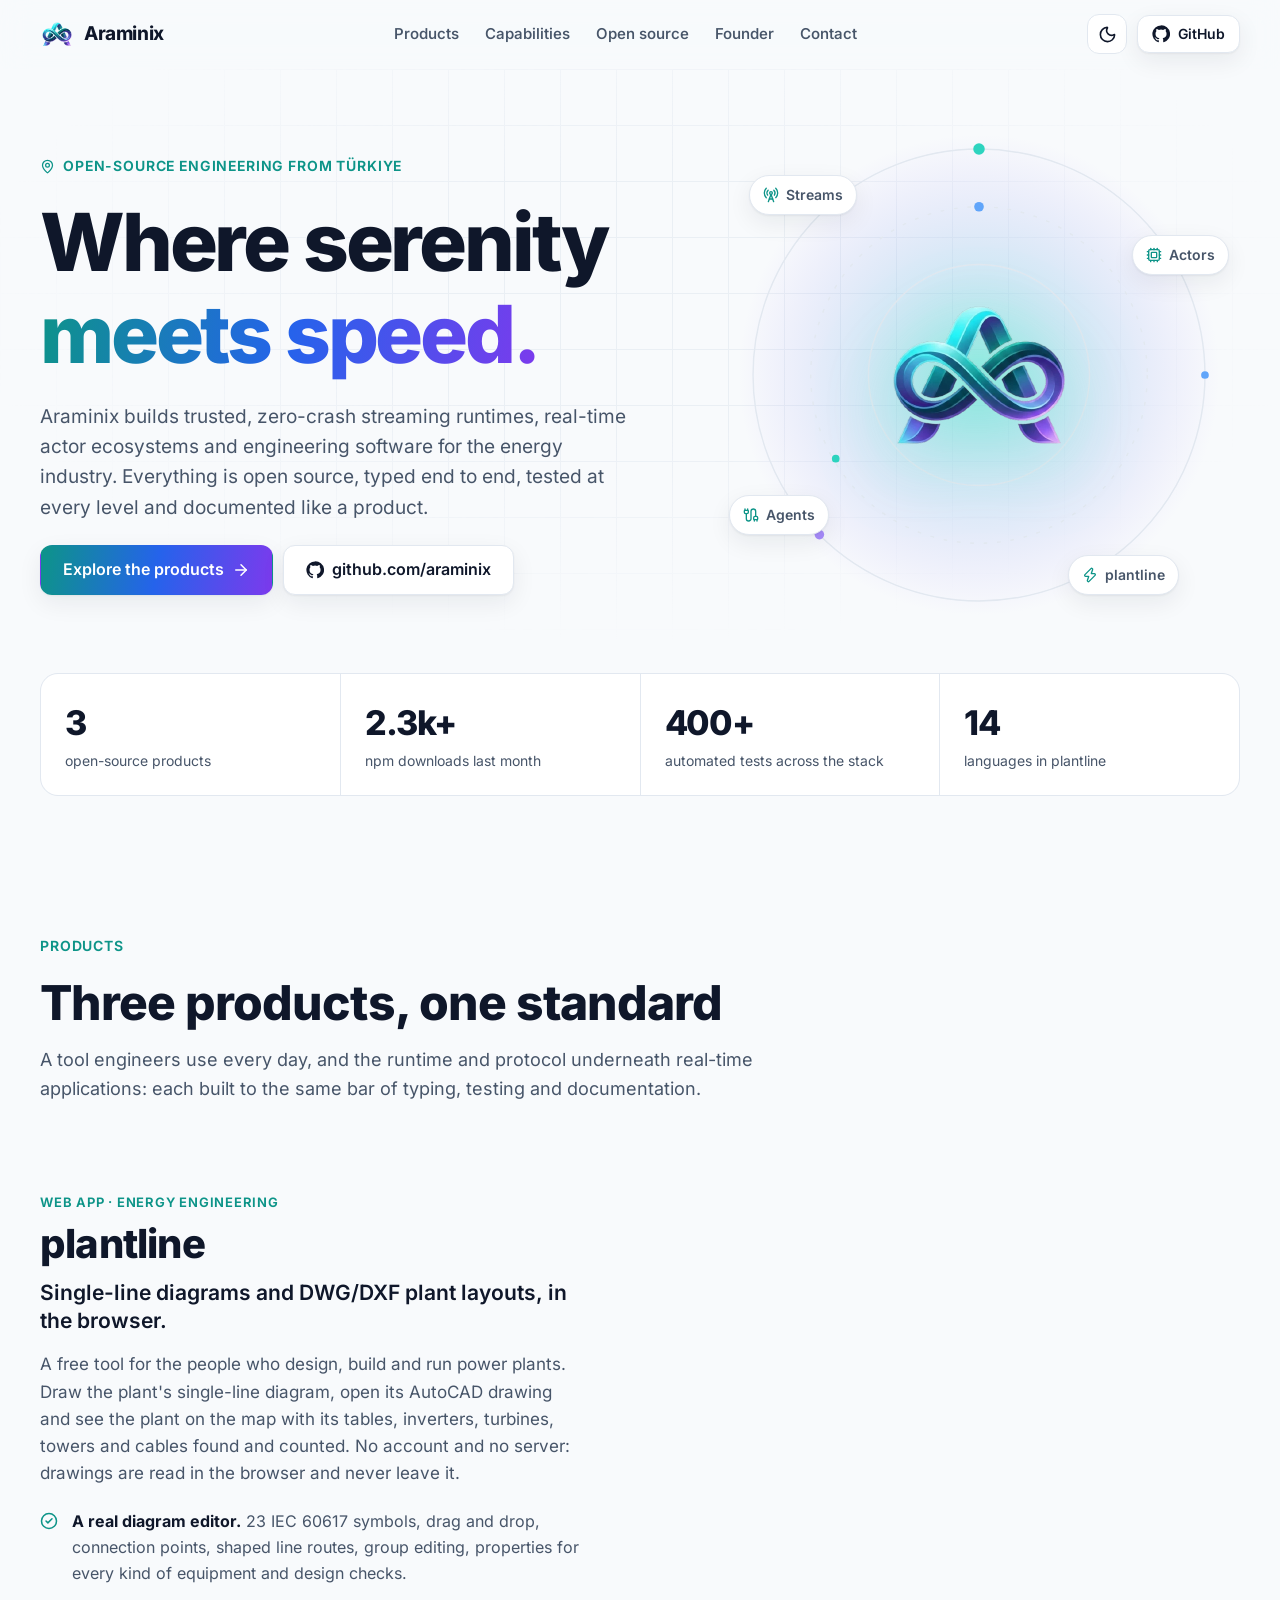
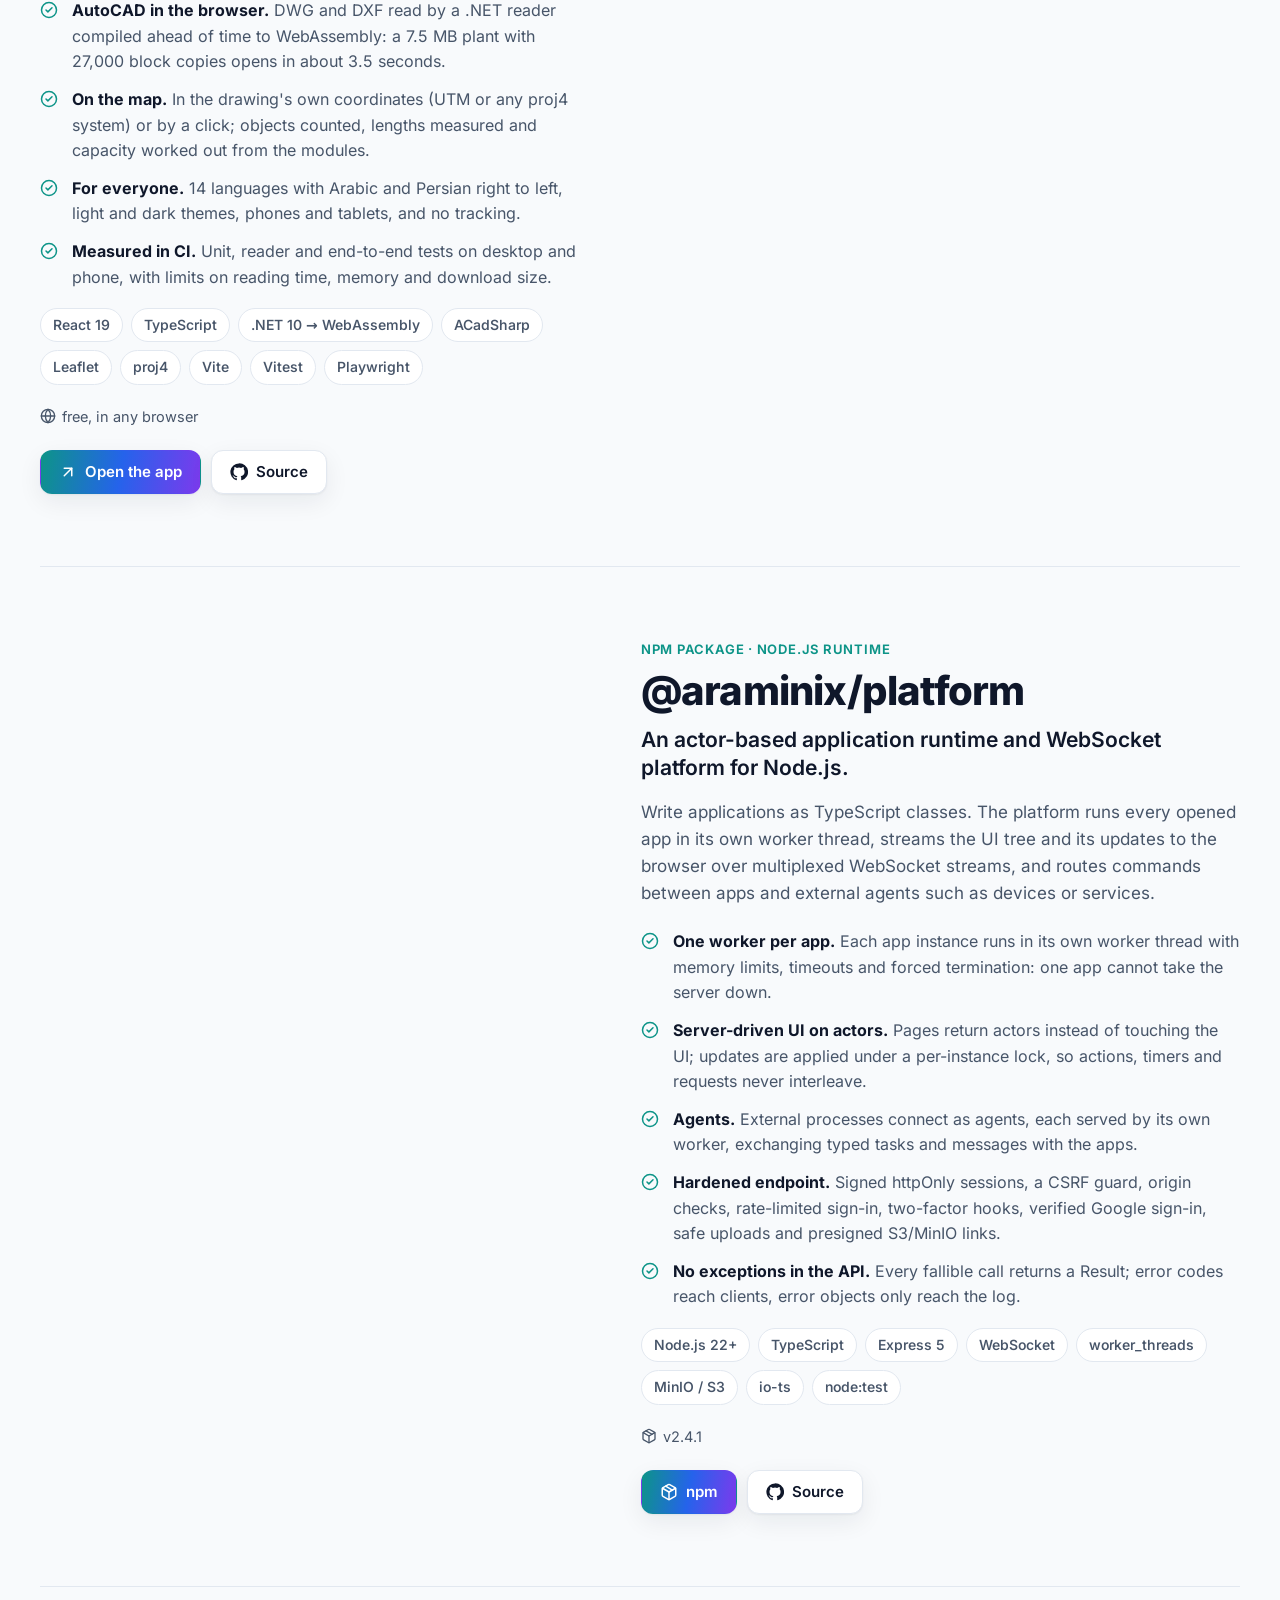
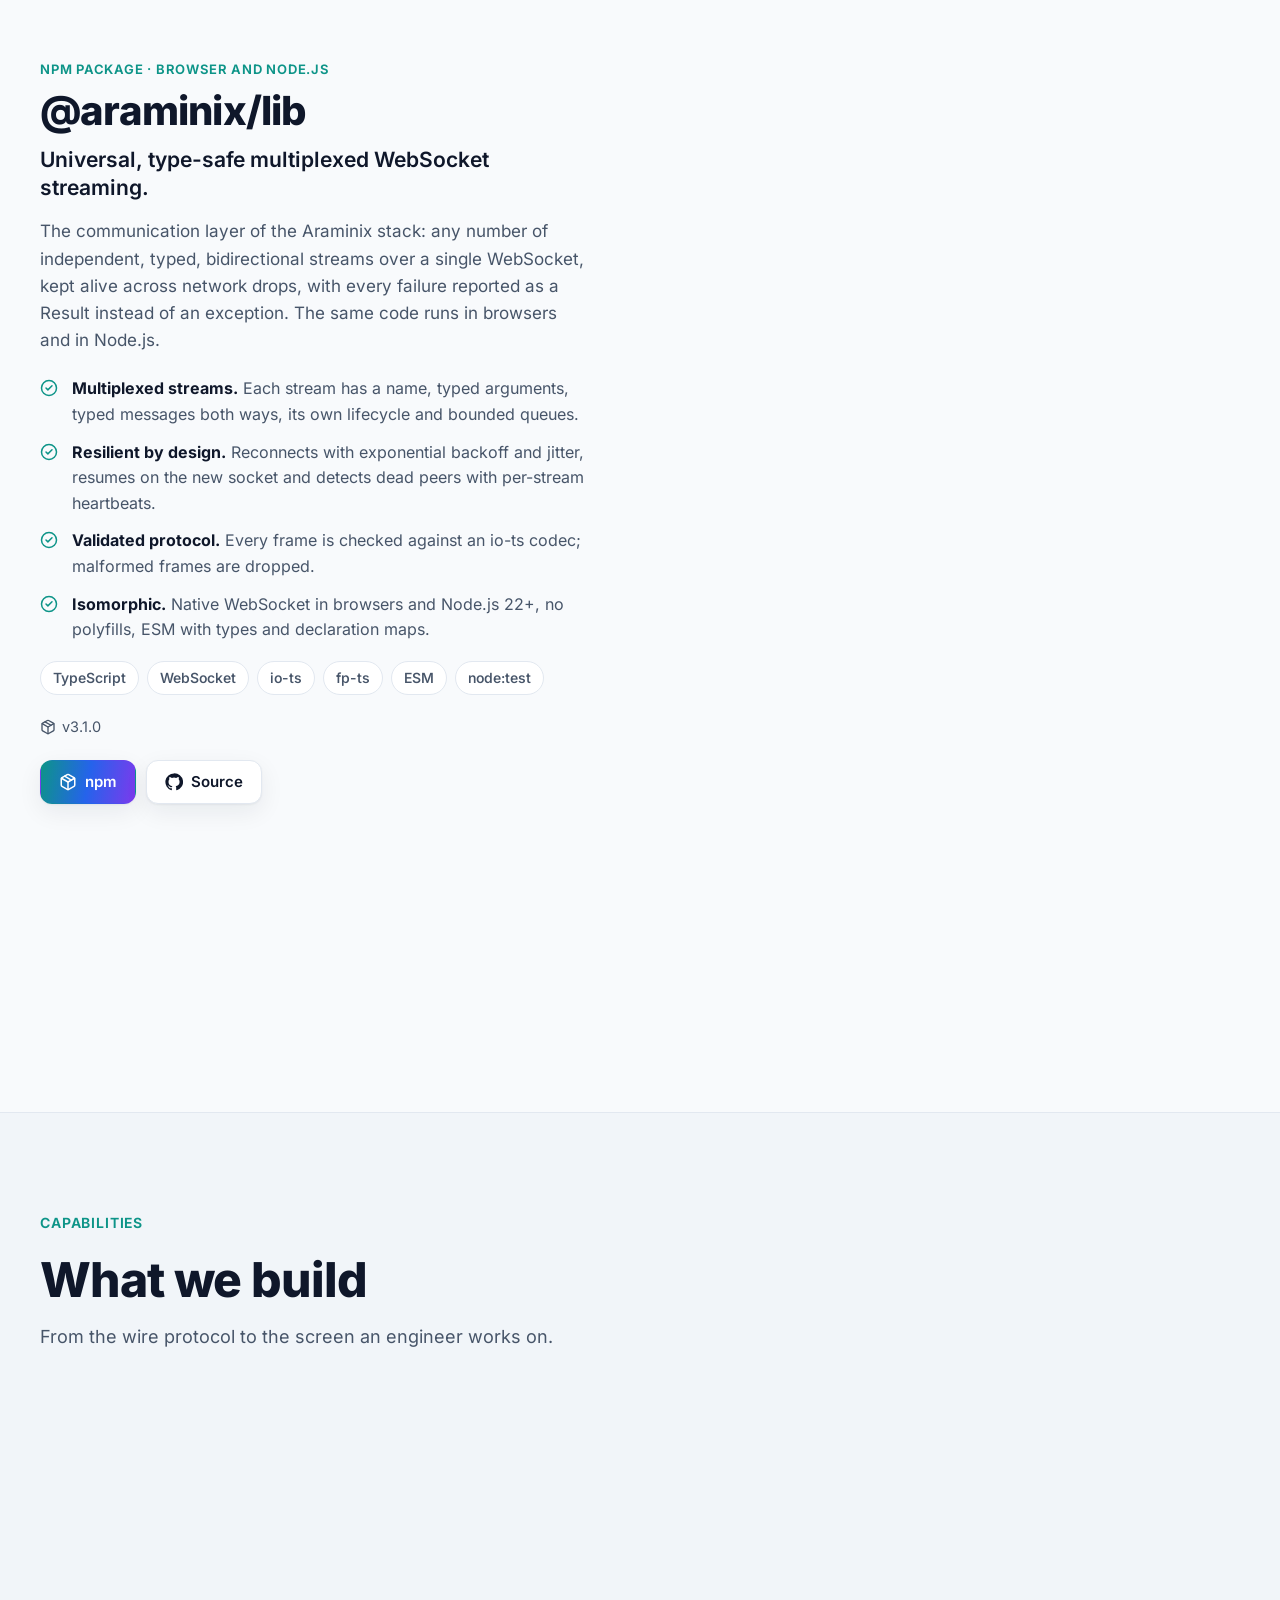
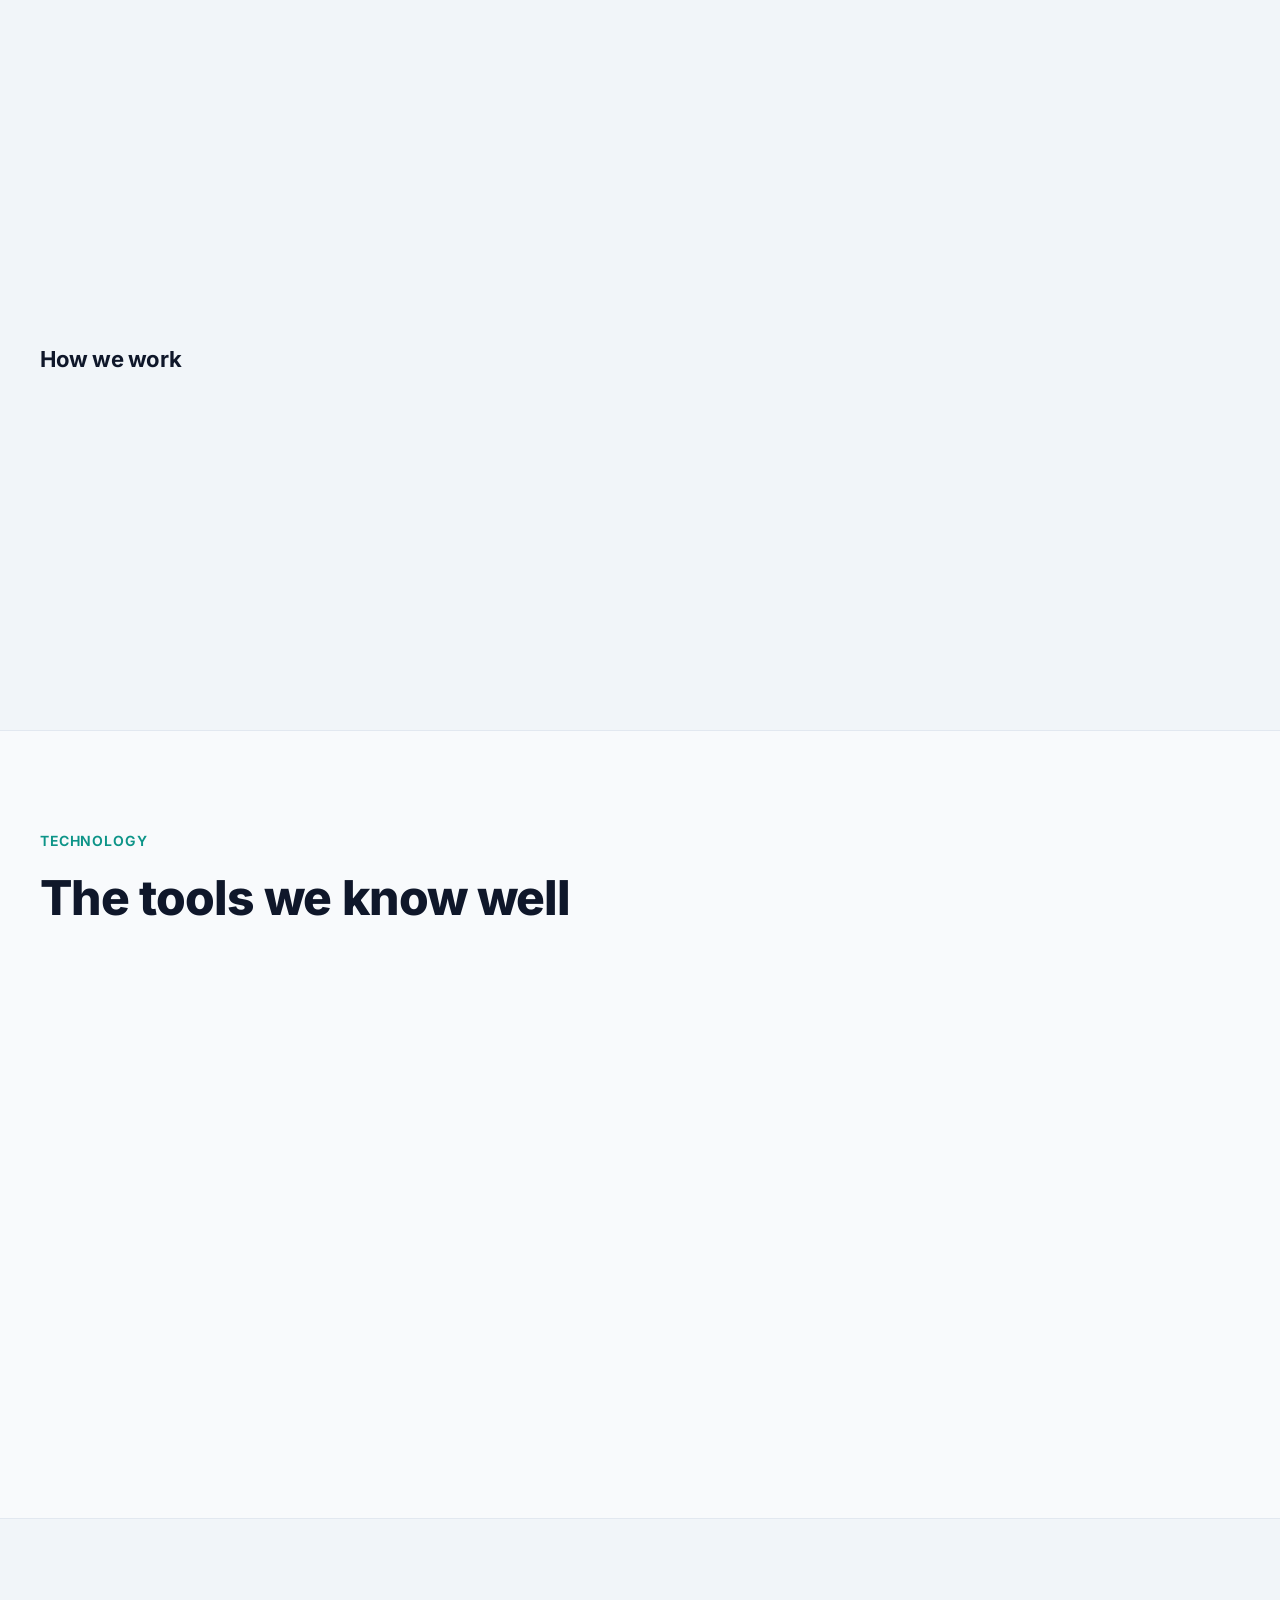
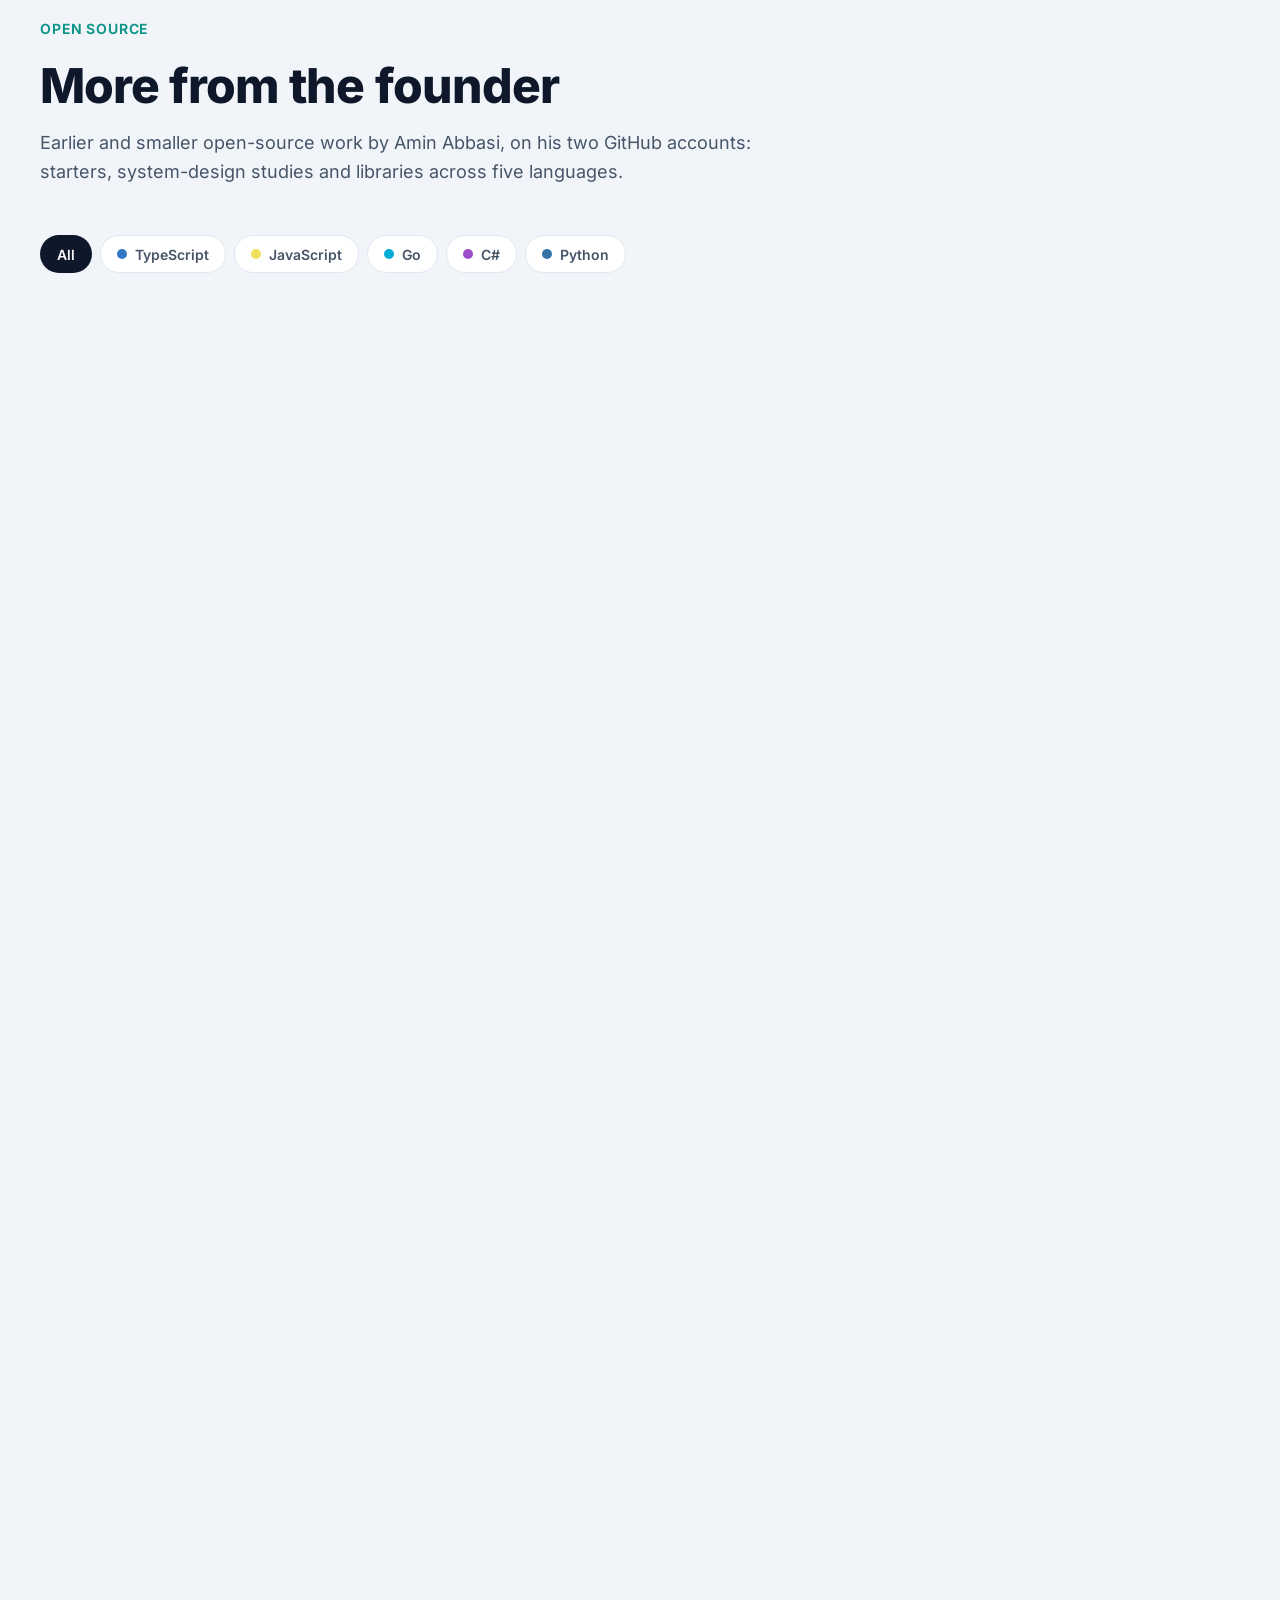
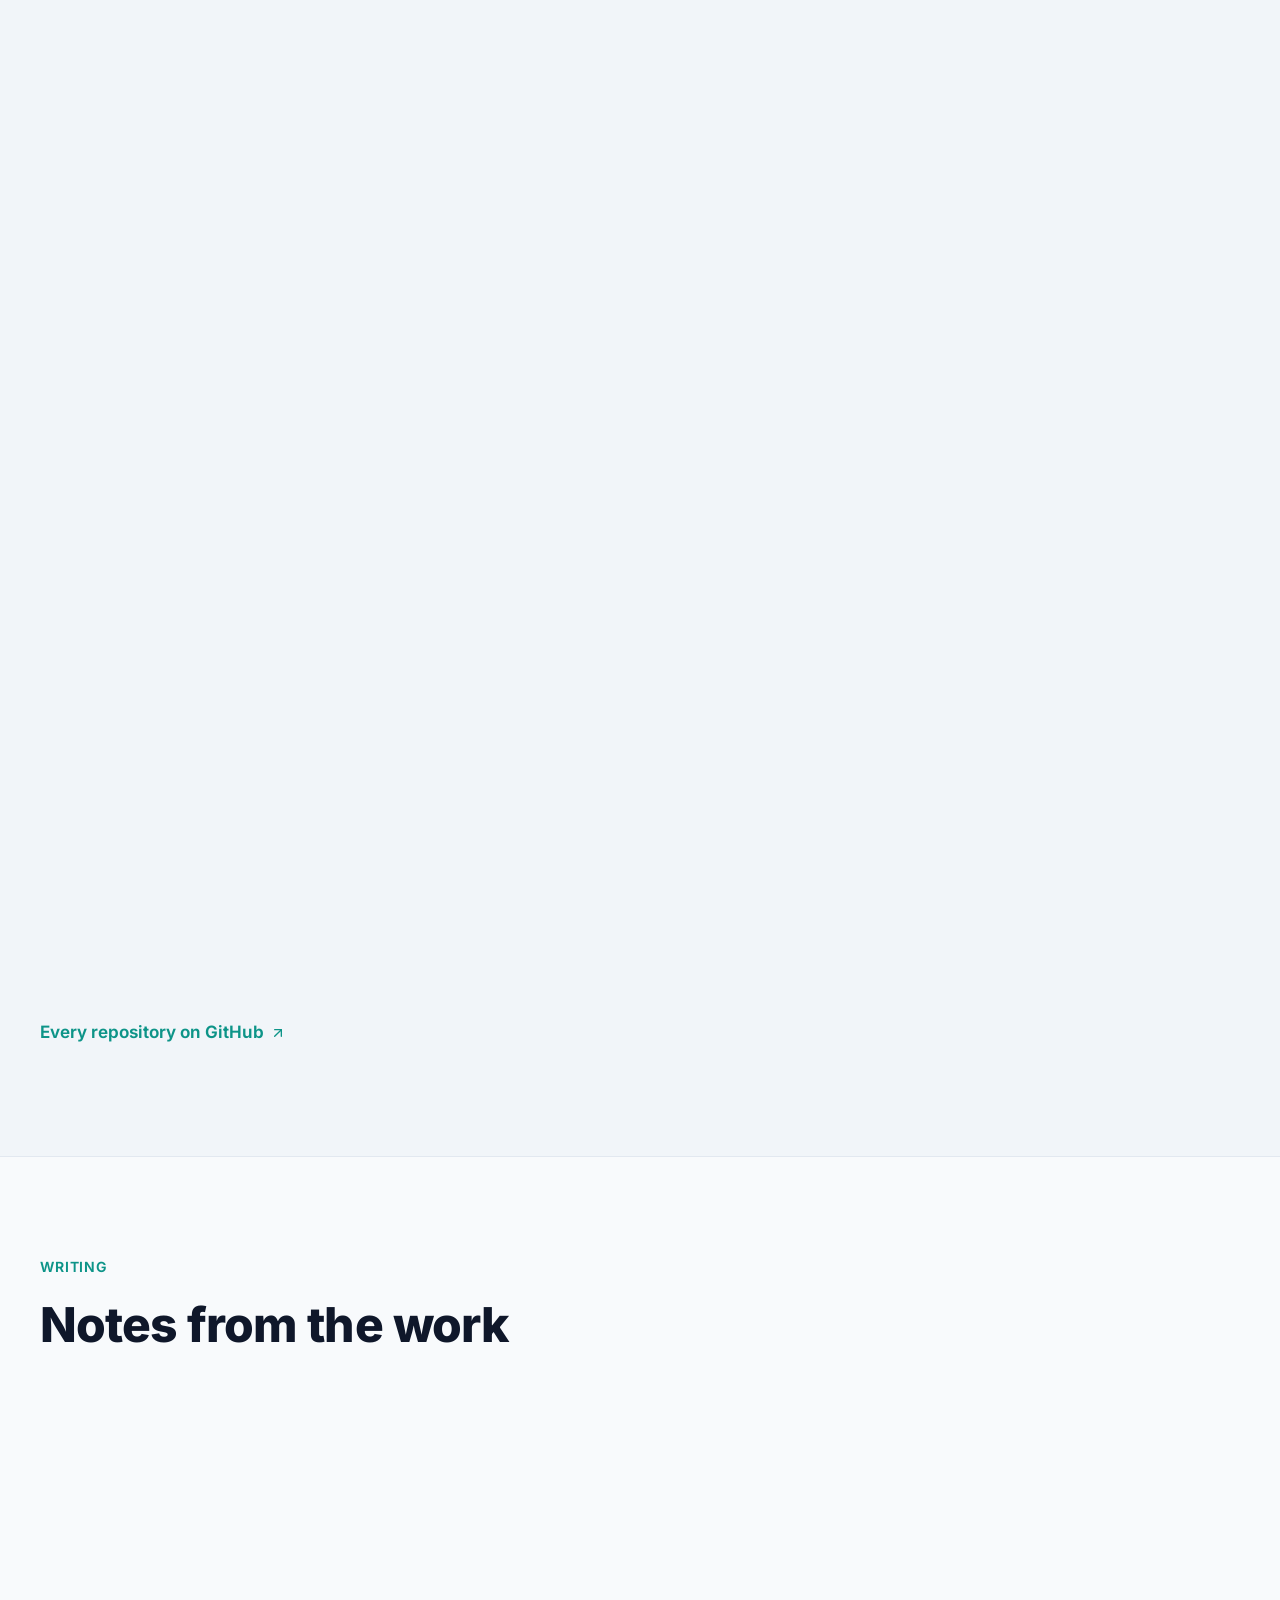
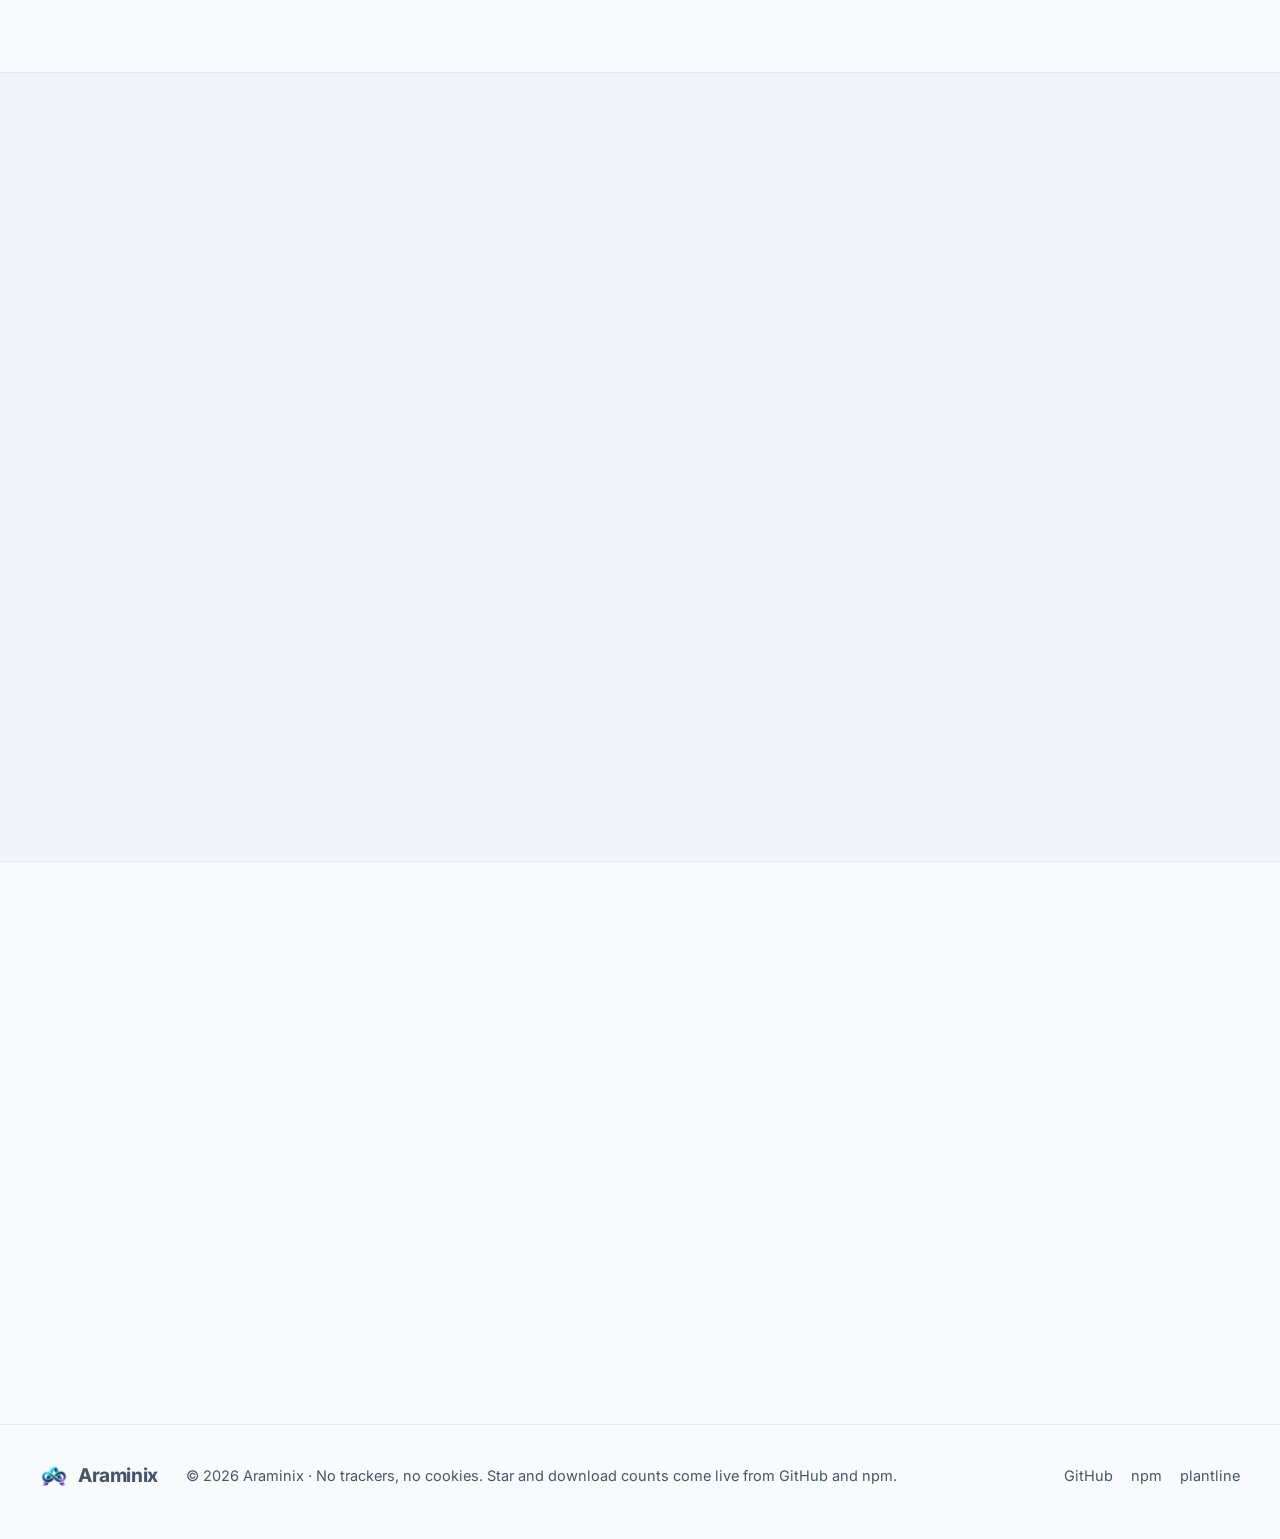
==== index.html @ 48084861 "feat: the Araminix website Products (plantline, @araminix/platform, @araminix/lib) with screenshots " ====
<!doctype html>
<html lang="en">
<head>
<meta charset="utf-8">
<meta name="viewport" content="width=device-width, initial-scale=1, viewport-fit=cover">
<meta http-equiv="Content-Security-Policy" content="default-src 'self'; img-src 'self' data:; style-src 'self'; script-src 'self'; font-src 'self'; connect-src https://api.github.com https://api.npmjs.org; object-src 'none'; base-uri 'self'; form-action 'none'">
<title>Araminix · streaming runtimes, real-time platforms and energy software</title>
<meta name="description" content="Araminix builds open-source streaming runtimes, real-time actor platforms and engineering tools for power plants: plantline, @araminix/platform and @araminix/lib.">
<link rel="canonical" href="https://araminix.github.io/">
<meta name="theme-color" content="#070b14" media="(prefers-color-scheme: dark)">
<meta name="theme-color" content="#f8fafc" media="(prefers-color-scheme: light)">
<link rel="icon" type="image/png" href="assets/img/icon-64.png">
<link rel="apple-touch-icon" href="assets/img/icon-180.png">
<link rel="preload" href="assets/fonts/inter.woff2" as="font" type="font/woff2" crossorigin>
<link rel="stylesheet" href="assets/css/site.css">
<script src="assets/js/theme.js"></script>
<script src="assets/js/site.js" defer></script>
<meta property="og:type" content="website">
<meta property="og:url" content="https://araminix.github.io/">
<meta property="og:title" content="Araminix · Where serenity meets speed.">
<meta property="og:description" content="Araminix builds open-source streaming runtimes, real-time actor platforms and engineering tools for power plants: plantline, @araminix/platform and @araminix/lib.">
<meta property="og:image" content="https://araminix.github.io/assets/img/og.png">
<meta property="og:image:width" content="1200">
<meta property="og:image:height" content="630">
<meta name="twitter:card" content="summary_large_image">
<script type="application/ld+json">{"@context":"https://schema.org","@type":"Organization","name":"Araminix","url":"https://araminix.github.io/","logo":"https://araminix.github.io/assets/img/icon-180.png","description":"Araminix builds open-source streaming runtimes, real-time actor platforms and engineering tools for power plants: plantline, @araminix/platform and @araminix/lib.","founder":{"@type":"Person","name":"Amin Abbasi","url":"https://amin-abbasi.github.io/"},"sameAs":["https://github.com/araminix","https://www.npmjs.com/org/araminix"]}</script>
</head>
<body>
<a class="skip" href="#main">Skip to the content</a>
<header class="nav" id="nav">
  <div class="wrap nav-in">
    <a class="brand" href="#top"><img src="assets/img/icon-64.png" width="34" height="34" alt="">Araminix</a>
    <nav class="nav-links" aria-label="Sections"><a href="#products">Products</a><a href="#capabilities">Capabilities</a><a href="#open-source">Open source</a><a href="#founder">Founder</a><a href="#contact">Contact</a></nav>
    <div class="nav-tools">
      <button class="icon-btn" id="theme" type="button" aria-label="Switch between light and dark"><svg class="icon only-dark" width="19" height="19" viewBox="0 0 24 24" fill="none" stroke="currentColor" stroke-width="2" stroke-linecap="round" stroke-linejoin="round" aria-hidden="true"><circle cx="12" cy="12" r="4"/><path d="M12 2v2"/><path d="M12 20v2"/><path d="m4.93 4.93 1.41 1.41"/><path d="m17.66 17.66 1.41 1.41"/><path d="M2 12h2"/><path d="M20 12h2"/><path d="m6.34 17.66-1.41 1.41"/><path d="m19.07 4.93-1.41 1.41"/></svg><svg class="icon only-light" width="19" height="19" viewBox="0 0 24 24" fill="none" stroke="currentColor" stroke-width="2" stroke-linecap="round" stroke-linejoin="round" aria-hidden="true"><path d="M20.985 12.486a9 9 0 1 1-9.473-9.472c.405-.022.617.46.402.803a6 6 0 0 0 8.268 8.268c.344-.215.825-.004.803.401"/></svg></button>
      <a class="btn small" href="https://github.com/araminix" rel="noopener" target="_blank"><svg class="icon" width="18" height="18" viewBox="0 0 24 24" fill="none" stroke="currentColor" stroke-width="2" stroke-linecap="round" stroke-linejoin="round" aria-hidden="true"><path fill="currentColor" stroke="none" d="M12 .5a11.5 11.5 0 0 0-3.64 22.41c.58.1.79-.25.79-.56v-2c-3.2.7-3.88-1.37-3.88-1.37-.52-1.34-1.28-1.69-1.28-1.69-1.05-.71.08-.7.08-.7 1.16.08 1.77 1.19 1.77 1.19 1.03 1.77 2.7 1.26 3.36.96.1-.75.4-1.26.73-1.55-2.55-.29-5.24-1.28-5.24-5.69 0-1.26.45-2.29 1.19-3.09-.12-.29-.52-1.46.11-3.05 0 0 .97-.31 3.17 1.18a11 11 0 0 1 5.77 0c2.2-1.49 3.17-1.18 3.17-1.18.63 1.59.23 2.76.11 3.05.74.8 1.19 1.83 1.19 3.09 0 4.42-2.7 5.4-5.26 5.68.41.36.78 1.06.78 2.14v3.17c0 .31.21.67.8.56A11.5 11.5 0 0 0 12 .5Z"/></svg>GitHub</a>
      <button class="icon-btn menu-btn" id="menu" type="button" aria-label="Sections" aria-expanded="false" aria-controls="mobile-nav"><svg class="icon" width="20" height="20" viewBox="0 0 24 24" fill="none" stroke="currentColor" stroke-width="2" stroke-linecap="round" stroke-linejoin="round" aria-hidden="true"><path d="M4 5h16"/><path d="M4 12h16"/><path d="M4 19h16"/></svg></button>
    </div>
  </div>
  <nav class="mobile-nav" id="mobile-nav" aria-label="Sections" hidden><a href="#products">Products</a><a href="#capabilities">Capabilities</a><a href="#open-source">Open source</a><a href="#founder">Founder</a><a href="#contact">Contact</a></nav>
</header>

<main id="main">
<section class="hero" id="top">
  <div class="wrap hero-in">
    <div class="hero-text">
      <p class="eyebrow"><svg class="icon" width="15" height="15" viewBox="0 0 24 24" fill="none" stroke="currentColor" stroke-width="2" stroke-linecap="round" stroke-linejoin="round" aria-hidden="true"><path d="M20 10c0 4.993-5.539 10.193-7.399 11.799a1 1 0 0 1-1.202 0C9.539 20.193 4 14.993 4 10a8 8 0 0 1 16 0"/><circle cx="12" cy="10" r="3"/></svg>Open-source engineering from Türkiye</p>
      <h1>Where serenity <span class="grad">meets speed.</span></h1>
      <p class="lead">Araminix builds trusted, zero-crash streaming runtimes, real-time actor ecosystems and engineering software for the energy industry. Everything is open source, typed end to end, tested at every level and documented like a product.</p>
      <div class="actions"><a class="btn primary big" href="#products">Explore the products<svg class="icon" width="18" height="18" viewBox="0 0 24 24" fill="none" stroke="currentColor" stroke-width="2" stroke-linecap="round" stroke-linejoin="round" aria-hidden="true"><path d="M5 12h14"/><path d="m12 5 7 7-7 7"/></svg></a><a class="btn big" href="https://github.com/araminix" rel="noopener" target="_blank"><svg class="icon" width="18" height="18" viewBox="0 0 24 24" fill="none" stroke="currentColor" stroke-width="2" stroke-linecap="round" stroke-linejoin="round" aria-hidden="true"><path fill="currentColor" stroke="none" d="M12 .5a11.5 11.5 0 0 0-3.64 22.41c.58.1.79-.25.79-.56v-2c-3.2.7-3.88-1.37-3.88-1.37-.52-1.34-1.28-1.69-1.28-1.69-1.05-.71.08-.7.08-.7 1.16.08 1.77 1.19 1.77 1.19 1.03 1.77 2.7 1.26 3.36.96.1-.75.4-1.26.73-1.55-2.55-.29-5.24-1.28-5.24-5.69 0-1.26.45-2.29 1.19-3.09-.12-.29-.52-1.46.11-3.05 0 0 .97-.31 3.17 1.18a11 11 0 0 1 5.77 0c2.2-1.49 3.17-1.18 3.17-1.18.63 1.59.23 2.76.11 3.05.74.8 1.19 1.83 1.19 3.09 0 4.42-2.7 5.4-5.26 5.68.41.36.78 1.06.78 2.14v3.17c0 .31.21.67.8.56A11.5 11.5 0 0 0 12 .5Z"/></svg>github.com/araminix</a></div>
    </div>
    
<div class="orbit" aria-hidden="true">
  <svg viewBox="0 0 520 520" class="orbit-rings">
    <defs><radialGradient id="glow"><stop offset="0" stop-color="var(--glow-a)" stop-opacity=".55"/><stop offset="1" stop-color="var(--glow-b)" stop-opacity="0"/></radialGradient></defs>
    <circle cx="260" cy="260" r="250" fill="url(#glow)"/>
    <circle cx="260" cy="260" r="235" class="ring"/>
    <circle cx="260" cy="260" r="175" class="ring dashed"/>
    <circle cx="260" cy="260" r="115" class="ring"/>
    <g class="spin slow"><circle cx="260" cy="25" r="6" class="dot a"/><circle cx="495" cy="260" r="4" class="dot b"/><circle cx="94" cy="426" r="5" class="dot c"/></g>
    <g class="spin fast"><circle cx="260" cy="85" r="5" class="dot b"/><circle cx="111" cy="347" r="4" class="dot a"/></g>
  </svg>
  <img src="assets/img/logo-400.webp" alt="" class="orbit-logo" width="200" height="200">
  <span class="chip c1"><svg class="icon" width="16" height="16" viewBox="0 0 24 24" fill="none" stroke="currentColor" stroke-width="2" stroke-linecap="round" stroke-linejoin="round" aria-hidden="true"><path d="M4.9 16.1C1 12.2 1 5.8 4.9 1.9"/><path d="M7.8 4.7a6.14 6.14 0 0 0-.8 7.5"/><circle cx="12" cy="9" r="2"/><path d="M16.2 4.8c2 2 2.26 5.11.8 7.47"/><path d="M19.1 1.9a9.96 9.96 0 0 1 0 14.1"/><path d="M9.5 18h5"/><path d="m8 22 4-11 4 11"/></svg>Streams</span>
  <span class="chip c2"><svg class="icon" width="16" height="16" viewBox="0 0 24 24" fill="none" stroke="currentColor" stroke-width="2" stroke-linecap="round" stroke-linejoin="round" aria-hidden="true"><path d="M12 20v2"/><path d="M12 2v2"/><path d="M17 20v2"/><path d="M17 2v2"/><path d="M2 12h2"/><path d="M2 17h2"/><path d="M2 7h2"/><path d="M20 12h2"/><path d="M20 17h2"/><path d="M20 7h2"/><path d="M7 20v2"/><path d="M7 2v2"/><rect x="4" y="4" width="16" height="16" rx="2"/><rect x="8" y="8" width="8" height="8" rx="1"/></svg>Actors</span>
  <span class="chip c3"><svg class="icon" width="16" height="16" viewBox="0 0 24 24" fill="none" stroke="currentColor" stroke-width="2" stroke-linecap="round" stroke-linejoin="round" aria-hidden="true"><path d="M17 19a1 1 0 0 1-1-1v-2a2 2 0 0 1 2-2h2a2 2 0 0 1 2 2v2a1 1 0 0 1-1 1z"/><path d="M17 21v-2"/><path d="M19 14V6.5a1 1 0 0 0-7 0v11a1 1 0 0 1-7 0V10"/><path d="M21 21v-2"/><path d="M3 5V3"/><path d="M4 10a2 2 0 0 1-2-2V6a1 1 0 0 1 1-1h4a1 1 0 0 1 1 1v2a2 2 0 0 1-2 2z"/><path d="M7 5V3"/></svg>Agents</span>
  <span class="chip c4"><svg class="icon" width="16" height="16" viewBox="0 0 24 24" fill="none" stroke="currentColor" stroke-width="2" stroke-linecap="round" stroke-linejoin="round" aria-hidden="true"><path d="M15.914 4a1.5 1.5 0 00-2.474-1.561l-9 9A1.5 1.5 0 005.5 14h4.002a.5.5 0 01.471.666L8.086 20a1.5 1.5 0 002.475 1.56l9-9A1.5 1.5 0 0018.5 10h-3.997a.5.5 0 01-.472-.667z"/></svg>plantline</span>
</div>
  </div>
  <div class="wrap"><dl class="stats"><div><dt>open-source products</dt><dd>3</dd></div><div><dt>npm downloads last month</dt><dd data-live="npm-total">2.3k+</dd></div><div><dt>automated tests across the stack</dt><dd>400+</dd></div><div><dt>languages in plantline</dt><dd>14</dd></div></dl></div>
</section>

<section class="section" id="products">
  <div class="wrap">
    <header class="section-head"><p class="eyebrow">Products</p><h2>Three products, one standard</h2><p>A tool engineers use every day, and the runtime and protocol underneath real-time applications: each built to the same bar of typing, testing and documentation.</p></header>
    
<article class="product" id="plantline">
  <div class="product-text">
    <p class="kind">Web app · Energy engineering</p>
    <h3>plantline</h3>
    <p class="product-tagline">Single-line diagrams and DWG/DXF plant layouts, in the browser.</p>
    <p>A free tool for the people who design, build and run power plants. Draw the plant's single-line diagram, open its AutoCAD drawing and see the plant on the map with its tables, inverters, turbines, towers and cables found and counted. No account and no server: drawings are read in the browser and never leave it.</p>
    <ul class="points"><li><svg class="icon" width="18" height="18" viewBox="0 0 24 24" fill="none" stroke="currentColor" stroke-width="2" stroke-linecap="round" stroke-linejoin="round" aria-hidden="true"><circle cx="12" cy="12" r="10"/><path d="m16 9-5.5 5.5L8 12"/></svg><span><b>A real diagram editor.</b> 23 IEC 60617 symbols, drag and drop, connection points, shaped line routes, group editing, properties for every kind of equipment and design checks.</span></li><li><svg class="icon" width="18" height="18" viewBox="0 0 24 24" fill="none" stroke="currentColor" stroke-width="2" stroke-linecap="round" stroke-linejoin="round" aria-hidden="true"><circle cx="12" cy="12" r="10"/><path d="m16 9-5.5 5.5L8 12"/></svg><span><b>AutoCAD in the browser.</b> DWG and DXF read by a .NET reader compiled ahead of time to WebAssembly: a 7.5 MB plant with 27,000 block copies opens in about 3.5 seconds.</span></li><li><svg class="icon" width="18" height="18" viewBox="0 0 24 24" fill="none" stroke="currentColor" stroke-width="2" stroke-linecap="round" stroke-linejoin="round" aria-hidden="true"><circle cx="12" cy="12" r="10"/><path d="m16 9-5.5 5.5L8 12"/></svg><span><b>On the map.</b> In the drawing's own coordinates (UTM or any proj4 system) or by a click; objects counted, lengths measured and capacity worked out from the modules.</span></li><li><svg class="icon" width="18" height="18" viewBox="0 0 24 24" fill="none" stroke="currentColor" stroke-width="2" stroke-linecap="round" stroke-linejoin="round" aria-hidden="true"><circle cx="12" cy="12" r="10"/><path d="m16 9-5.5 5.5L8 12"/></svg><span><b>For everyone.</b> 14 languages with Arabic and Persian right to left, light and dark themes, phones and tablets, and no tracking.</span></li><li><svg class="icon" width="18" height="18" viewBox="0 0 24 24" fill="none" stroke="currentColor" stroke-width="2" stroke-linecap="round" stroke-linejoin="round" aria-hidden="true"><circle cx="12" cy="12" r="10"/><path d="m16 9-5.5 5.5L8 12"/></svg><span><b>Measured in CI.</b> Unit, reader and end-to-end tests on desktop and phone, with limits on reading time, memory and download size.</span></li></ul>
    <ul class="chips"><li class="chip">React 19</li><li class="chip">TypeScript</li><li class="chip">.NET 10 → WebAssembly</li><li class="chip">ACadSharp</li><li class="chip">Leaflet</li><li class="chip">proj4</li><li class="chip">Vite</li><li class="chip">Vitest</li><li class="chip">Playwright</li></ul>
    <div class="meta">
      <span hidden><svg class="icon" width="16" height="16" viewBox="0 0 24 24" fill="none" stroke="currentColor" stroke-width="2" stroke-linecap="round" stroke-linejoin="round" aria-hidden="true"><path d="M11.525 2.295a.53.53 0 0 1 .95 0l2.31 4.679a2.123 2.123 0 0 0 1.595 1.16l5.166.756a.53.53 0 0 1 .294.904l-3.736 3.638a2.123 2.123 0 0 0-.611 1.878l.882 5.14a.53.53 0 0 1-.771.56l-4.618-2.428a2.122 2.122 0 0 0-1.973 0L6.396 21.01a.53.53 0 0 1-.77-.56l.881-5.139a2.122 2.122 0 0 0-.611-1.879L2.16 9.795a.53.53 0 0 1 .294-.906l5.165-.755a2.122 2.122 0 0 0 1.597-1.16z"/></svg><b data-stars="araminix/plantline"></b> <span class="unit">stars</span></span>
      <span><svg class="icon" width="16" height="16" viewBox="0 0 24 24" fill="none" stroke="currentColor" stroke-width="2" stroke-linecap="round" stroke-linejoin="round" aria-hidden="true"><circle cx="12" cy="12" r="10"/><path d="M12 2a14.5 14.5 0 0 0 0 20 14.5 14.5 0 0 0 0-20"/><path d="M2 12h20"/></svg>free, in any browser</span>
    </div>
    <div class="actions"><a class="btn primary" href="https://araminix.github.io/plantline/" rel="noopener" target="_blank"><svg class="icon" width="18" height="18" viewBox="0 0 24 24" fill="none" stroke="currentColor" stroke-width="2" stroke-linecap="round" stroke-linejoin="round" aria-hidden="true"><path d="M7 7h10v10"/><path d="M7 17 17 7"/></svg>Open the app</a><a class="btn" href="https://github.com/araminix/plantline" rel="noopener" target="_blank"><svg class="icon" width="18" height="18" viewBox="0 0 24 24" fill="none" stroke="currentColor" stroke-width="2" stroke-linecap="round" stroke-linejoin="round" aria-hidden="true"><path fill="currentColor" stroke="none" d="M12 .5a11.5 11.5 0 0 0-3.64 22.41c.58.1.79-.25.79-.56v-2c-3.2.7-3.88-1.37-3.88-1.37-.52-1.34-1.28-1.69-1.28-1.69-1.05-.71.08-.7.08-.7 1.16.08 1.77 1.19 1.77 1.19 1.03 1.77 2.7 1.26 3.36.96.1-.75.4-1.26.73-1.55-2.55-.29-5.24-1.28-5.24-5.69 0-1.26.45-2.29 1.19-3.09-.12-.29-.52-1.46.11-3.05 0 0 .97-.31 3.17 1.18a11 11 0 0 1 5.77 0c2.2-1.49 3.17-1.18 3.17-1.18.63 1.59.23 2.76.11 3.05.74.8 1.19 1.83 1.19 3.09 0 4.42-2.7 5.4-5.26 5.68.41.36.78 1.06.78 2.14v3.17c0 .31.21.67.8.56A11.5 11.5 0 0 0 12 .5Z"/></svg>Source</a></div>
  </div>
  <div class="product-media reveal">
<div class="shots">
  <figure class="frame back"><img src="assets/img/plantline/layout.webp" alt="plantline's plant layout: a solar plant on satellite imagery with an inverter described" width="1440" height="900" loading="lazy"></figure>
  <figure class="frame front">
    <img class="only-light" src="assets/img/plantline/diagram.webp" alt="plantline's diagram editor: a solar plant's single-line diagram with a transformer's properties" width="1440" height="900" loading="lazy">
    <img class="only-dark" src="assets/img/plantline/dark.webp" alt="plantline's diagram editor in the dark theme with the diagram's checks" width="1440" height="900" loading="lazy">
  </figure>
  <figure class="frame phone"><img src="assets/img/plantline/phone.webp" alt="plantline on a phone, in Persian, right to left" width="412" height="839" loading="lazy"></figure>
</div></div>
</article>
<article class="product flip" id="platform">
  <div class="product-text">
    <p class="kind">npm package · Node.js runtime</p>
    <h3>@araminix/platform</h3>
    <p class="product-tagline">An actor-based application runtime and WebSocket platform for Node.js.</p>
    <p>Write applications as TypeScript classes. The platform runs every opened app in its own worker thread, streams the UI tree and its updates to the browser over multiplexed WebSocket streams, and routes commands between apps and external agents such as devices or services.</p>
    <ul class="points"><li><svg class="icon" width="18" height="18" viewBox="0 0 24 24" fill="none" stroke="currentColor" stroke-width="2" stroke-linecap="round" stroke-linejoin="round" aria-hidden="true"><circle cx="12" cy="12" r="10"/><path d="m16 9-5.5 5.5L8 12"/></svg><span><b>One worker per app.</b> Each app instance runs in its own worker thread with memory limits, timeouts and forced termination: one app cannot take the server down.</span></li><li><svg class="icon" width="18" height="18" viewBox="0 0 24 24" fill="none" stroke="currentColor" stroke-width="2" stroke-linecap="round" stroke-linejoin="round" aria-hidden="true"><circle cx="12" cy="12" r="10"/><path d="m16 9-5.5 5.5L8 12"/></svg><span><b>Server-driven UI on actors.</b> Pages return actors instead of touching the UI; updates are applied under a per-instance lock, so actions, timers and requests never interleave.</span></li><li><svg class="icon" width="18" height="18" viewBox="0 0 24 24" fill="none" stroke="currentColor" stroke-width="2" stroke-linecap="round" stroke-linejoin="round" aria-hidden="true"><circle cx="12" cy="12" r="10"/><path d="m16 9-5.5 5.5L8 12"/></svg><span><b>Agents.</b> External processes connect as agents, each served by its own worker, exchanging typed tasks and messages with the apps.</span></li><li><svg class="icon" width="18" height="18" viewBox="0 0 24 24" fill="none" stroke="currentColor" stroke-width="2" stroke-linecap="round" stroke-linejoin="round" aria-hidden="true"><circle cx="12" cy="12" r="10"/><path d="m16 9-5.5 5.5L8 12"/></svg><span><b>Hardened endpoint.</b> Signed httpOnly sessions, a CSRF guard, origin checks, rate-limited sign-in, two-factor hooks, verified Google sign-in, safe uploads and presigned S3/MinIO links.</span></li><li><svg class="icon" width="18" height="18" viewBox="0 0 24 24" fill="none" stroke="currentColor" stroke-width="2" stroke-linecap="round" stroke-linejoin="round" aria-hidden="true"><circle cx="12" cy="12" r="10"/><path d="m16 9-5.5 5.5L8 12"/></svg><span><b>No exceptions in the API.</b> Every fallible call returns a Result; error codes reach clients, error objects only reach the log.</span></li></ul>
    <ul class="chips"><li class="chip">Node.js 22+</li><li class="chip">TypeScript</li><li class="chip">Express 5</li><li class="chip">WebSocket</li><li class="chip">worker_threads</li><li class="chip">MinIO / S3</li><li class="chip">io-ts</li><li class="chip">node:test</li></ul>
    <div class="meta">
      <span hidden><svg class="icon" width="16" height="16" viewBox="0 0 24 24" fill="none" stroke="currentColor" stroke-width="2" stroke-linecap="round" stroke-linejoin="round" aria-hidden="true"><path d="M11.525 2.295a.53.53 0 0 1 .95 0l2.31 4.679a2.123 2.123 0 0 0 1.595 1.16l5.166.756a.53.53 0 0 1 .294.904l-3.736 3.638a2.123 2.123 0 0 0-.611 1.878l.882 5.14a.53.53 0 0 1-.771.56l-4.618-2.428a2.122 2.122 0 0 0-1.973 0L6.396 21.01a.53.53 0 0 1-.77-.56l.881-5.139a2.122 2.122 0 0 0-.611-1.879L2.16 9.795a.53.53 0 0 1 .294-.906l5.165-.755a2.122 2.122 0 0 0 1.597-1.16z"/></svg><b data-stars="araminix/platform"></b> <span class="unit">stars</span></span>
      <span><svg class="icon" width="16" height="16" viewBox="0 0 24 24" fill="none" stroke="currentColor" stroke-width="2" stroke-linecap="round" stroke-linejoin="round" aria-hidden="true"><path d="M11 21.73a2 2 0 0 0 2 0l7-4A2 2 0 0 0 21 16V8a2 2 0 0 0-1-1.73l-7-4a2 2 0 0 0-2 0l-7 4A2 2 0 0 0 3 8v8a2 2 0 0 0 1 1.73z"/><path d="M12 22V12"/><polyline points="3.29 7 12 12 20.71 7"/><path d="m7.5 4.27 9 5.15"/></svg>v2.4.1</span><span hidden><svg class="icon" width="16" height="16" viewBox="0 0 24 24" fill="none" stroke="currentColor" stroke-width="2" stroke-linecap="round" stroke-linejoin="round" aria-hidden="true"><path d="M12 15V3"/><path d="M21 15v4a2 2 0 0 1-2 2H5a2 2 0 0 1-2-2v-4"/><path d="m7 10 5 5 5-5"/></svg><b data-npm="@araminix/platform"></b> downloads last month</span>
    </div>
    <div class="actions"><a class="btn primary" href="https://www.npmjs.com/package/@araminix/platform" rel="noopener" target="_blank"><svg class="icon" width="18" height="18" viewBox="0 0 24 24" fill="none" stroke="currentColor" stroke-width="2" stroke-linecap="round" stroke-linejoin="round" aria-hidden="true"><path d="M11 21.73a2 2 0 0 0 2 0l7-4A2 2 0 0 0 21 16V8a2 2 0 0 0-1-1.73l-7-4a2 2 0 0 0-2 0l-7 4A2 2 0 0 0 3 8v8a2 2 0 0 0 1 1.73z"/><path d="M12 22V12"/><polyline points="3.29 7 12 12 20.71 7"/><path d="m7.5 4.27 9 5.15"/></svg>npm</a><a class="btn" href="https://github.com/araminix/platform" rel="noopener" target="_blank"><svg class="icon" width="18" height="18" viewBox="0 0 24 24" fill="none" stroke="currentColor" stroke-width="2" stroke-linecap="round" stroke-linejoin="round" aria-hidden="true"><path fill="currentColor" stroke="none" d="M12 .5a11.5 11.5 0 0 0-3.64 22.41c.58.1.79-.25.79-.56v-2c-3.2.7-3.88-1.37-3.88-1.37-.52-1.34-1.28-1.69-1.28-1.69-1.05-.71.08-.7.08-.7 1.16.08 1.77 1.19 1.77 1.19 1.03 1.77 2.7 1.26 3.36.96.1-.75.4-1.26.73-1.55-2.55-.29-5.24-1.28-5.24-5.69 0-1.26.45-2.29 1.19-3.09-.12-.29-.52-1.46.11-3.05 0 0 .97-.31 3.17 1.18a11 11 0 0 1 5.77 0c2.2-1.49 3.17-1.18 3.17-1.18.63 1.59.23 2.76.11 3.05.74.8 1.19 1.83 1.19 3.09 0 4.42-2.7 5.4-5.26 5.68.41.36.78 1.06.78 2.14v3.17c0 .31.21.67.8.56A11.5 11.5 0 0 0 12 .5Z"/></svg>Source</a></div>
  </div>
  <div class="product-media reveal"><div class="art-card">
<svg viewBox="0 0 600 380" class="art" role="img" aria-label="Browsers connect through a hardened endpoint; every app runs in its own worker thread; agents connect through workers of their own">
  <g class="art-box "><rect x="12" y="40" width="108" height="70" rx="12"/><text x="26" y="64" class="art-t">Browser</text><text x="26" y="82" class="art-s">user A</text></g>
  <g class="art-box "><rect x="12" y="128" width="108" height="70" rx="12"/><text x="26" y="152" class="art-t">Browser</text><text x="26" y="170" class="art-s">user B</text></g>
  <g class="art-box "><rect x="12" y="268" width="108" height="70" rx="12"/><text x="26" y="292" class="art-t">Device</text><text x="26" y="310" class="art-s">or service</text></g>
  <g class="art-box "><rect x="150" y="40" width="130" height="158" rx="12"/><text x="164" y="64" class="art-t">Endpoint</text><text x="164" y="82" class="art-s">sessions · 2FA</text></g>
  <text x="164" y="120" class="art-s">CSRF guard</text><text x="164" y="140" class="art-s">origin checks</text><text x="164" y="160" class="art-s">rate limits</text><text x="164" y="180" class="art-s">uploads</text>
  <g class="art-box "><rect x="150" y="268" width="130" height="70" rx="12"/><text x="164" y="292" class="art-t">Agent link</text><text x="164" y="310" class="art-s">x-token</text></g>
  <g class="art-box outer"><rect x="312" y="18" width="270" height="344" rx="12"/><text x="326" y="42" class="art-t">Platform</text><text x="326" y="60" class="art-s">main thread routes streams</text></g>
  <g class="art-box worker"><rect x="330" y="78" width="234" height="52" rx="10"/><text x="344" y="100" class="art-t">App · worker 1</text><text x="344" y="118" class="art-s">$open · $patch · $next</text><circle cx="544" cy="104" r="6" class="live"/></g><g class="art-box worker"><rect x="330" y="144" width="234" height="52" rx="10"/><text x="344" y="166" class="art-t">App · worker 2</text><text x="344" y="184" class="art-s">$open · $patch · $next</text><circle cx="544" cy="170" r="6" class="live"/></g><g class="art-box worker"><rect x="330" y="210" width="234" height="52" rx="10"/><text x="344" y="232" class="art-t">App · worker 3</text><text x="344" y="250" class="art-s">$open · $patch · $next</text><circle cx="544" cy="236" r="6" class="live"/></g>
  <g class="art-box worker agent"><rect x="330" y="282" width="234" height="52" rx="10"/><text x="344" y="304" class="art-t">Agent · worker</text><text x="344" y="322" class="art-s">tasks and messages</text></g>
  <path d="M120 75 H150 M120 163 H150 M280 100 H330 M280 166 H330 M280 232 H330 M120 303 H150 M280 303 H330" class="wire"/>
</svg></div></div>
</article>
<article class="product" id="lib">
  <div class="product-text">
    <p class="kind">npm package · Browser and Node.js</p>
    <h3>@araminix/lib</h3>
    <p class="product-tagline">Universal, type-safe multiplexed WebSocket streaming.</p>
    <p>The communication layer of the Araminix stack: any number of independent, typed, bidirectional streams over a single WebSocket, kept alive across network drops, with every failure reported as a Result instead of an exception. The same code runs in browsers and in Node.js.</p>
    <ul class="points"><li><svg class="icon" width="18" height="18" viewBox="0 0 24 24" fill="none" stroke="currentColor" stroke-width="2" stroke-linecap="round" stroke-linejoin="round" aria-hidden="true"><circle cx="12" cy="12" r="10"/><path d="m16 9-5.5 5.5L8 12"/></svg><span><b>Multiplexed streams.</b> Each stream has a name, typed arguments, typed messages both ways, its own lifecycle and bounded queues.</span></li><li><svg class="icon" width="18" height="18" viewBox="0 0 24 24" fill="none" stroke="currentColor" stroke-width="2" stroke-linecap="round" stroke-linejoin="round" aria-hidden="true"><circle cx="12" cy="12" r="10"/><path d="m16 9-5.5 5.5L8 12"/></svg><span><b>Resilient by design.</b> Reconnects with exponential backoff and jitter, resumes on the new socket and detects dead peers with per-stream heartbeats.</span></li><li><svg class="icon" width="18" height="18" viewBox="0 0 24 24" fill="none" stroke="currentColor" stroke-width="2" stroke-linecap="round" stroke-linejoin="round" aria-hidden="true"><circle cx="12" cy="12" r="10"/><path d="m16 9-5.5 5.5L8 12"/></svg><span><b>Validated protocol.</b> Every frame is checked against an io-ts codec; malformed frames are dropped.</span></li><li><svg class="icon" width="18" height="18" viewBox="0 0 24 24" fill="none" stroke="currentColor" stroke-width="2" stroke-linecap="round" stroke-linejoin="round" aria-hidden="true"><circle cx="12" cy="12" r="10"/><path d="m16 9-5.5 5.5L8 12"/></svg><span><b>Isomorphic.</b> Native WebSocket in browsers and Node.js 22+, no polyfills, ESM with types and declaration maps.</span></li></ul>
    <ul class="chips"><li class="chip">TypeScript</li><li class="chip">WebSocket</li><li class="chip">io-ts</li><li class="chip">fp-ts</li><li class="chip">ESM</li><li class="chip">node:test</li></ul>
    <div class="meta">
      <span hidden><svg class="icon" width="16" height="16" viewBox="0 0 24 24" fill="none" stroke="currentColor" stroke-width="2" stroke-linecap="round" stroke-linejoin="round" aria-hidden="true"><path d="M11.525 2.295a.53.53 0 0 1 .95 0l2.31 4.679a2.123 2.123 0 0 0 1.595 1.16l5.166.756a.53.53 0 0 1 .294.904l-3.736 3.638a2.123 2.123 0 0 0-.611 1.878l.882 5.14a.53.53 0 0 1-.771.56l-4.618-2.428a2.122 2.122 0 0 0-1.973 0L6.396 21.01a.53.53 0 0 1-.77-.56l.881-5.139a2.122 2.122 0 0 0-.611-1.879L2.16 9.795a.53.53 0 0 1 .294-.906l5.165-.755a2.122 2.122 0 0 0 1.597-1.16z"/></svg><b data-stars="araminix/lib"></b> <span class="unit">stars</span></span>
      <span><svg class="icon" width="16" height="16" viewBox="0 0 24 24" fill="none" stroke="currentColor" stroke-width="2" stroke-linecap="round" stroke-linejoin="round" aria-hidden="true"><path d="M11 21.73a2 2 0 0 0 2 0l7-4A2 2 0 0 0 21 16V8a2 2 0 0 0-1-1.73l-7-4a2 2 0 0 0-2 0l-7 4A2 2 0 0 0 3 8v8a2 2 0 0 0 1 1.73z"/><path d="M12 22V12"/><polyline points="3.29 7 12 12 20.71 7"/><path d="m7.5 4.27 9 5.15"/></svg>v3.1.0</span><span hidden><svg class="icon" width="16" height="16" viewBox="0 0 24 24" fill="none" stroke="currentColor" stroke-width="2" stroke-linecap="round" stroke-linejoin="round" aria-hidden="true"><path d="M12 15V3"/><path d="M21 15v4a2 2 0 0 1-2 2H5a2 2 0 0 1-2-2v-4"/><path d="m7 10 5 5 5-5"/></svg><b data-npm="@araminix/lib"></b> downloads last month</span>
    </div>
    <div class="actions"><a class="btn primary" href="https://www.npmjs.com/package/@araminix/lib" rel="noopener" target="_blank"><svg class="icon" width="18" height="18" viewBox="0 0 24 24" fill="none" stroke="currentColor" stroke-width="2" stroke-linecap="round" stroke-linejoin="round" aria-hidden="true"><path d="M11 21.73a2 2 0 0 0 2 0l7-4A2 2 0 0 0 21 16V8a2 2 0 0 0-1-1.73l-7-4a2 2 0 0 0-2 0l-7 4A2 2 0 0 0 3 8v8a2 2 0 0 0 1 1.73z"/><path d="M12 22V12"/><polyline points="3.29 7 12 12 20.71 7"/><path d="m7.5 4.27 9 5.15"/></svg>npm</a><a class="btn" href="https://github.com/araminix/lib" rel="noopener" target="_blank"><svg class="icon" width="18" height="18" viewBox="0 0 24 24" fill="none" stroke="currentColor" stroke-width="2" stroke-linecap="round" stroke-linejoin="round" aria-hidden="true"><path fill="currentColor" stroke="none" d="M12 .5a11.5 11.5 0 0 0-3.64 22.41c.58.1.79-.25.79-.56v-2c-3.2.7-3.88-1.37-3.88-1.37-.52-1.34-1.28-1.69-1.28-1.69-1.05-.71.08-.7.08-.7 1.16.08 1.77 1.19 1.77 1.19 1.03 1.77 2.7 1.26 3.36.96.1-.75.4-1.26.73-1.55-2.55-.29-5.24-1.28-5.24-5.69 0-1.26.45-2.29 1.19-3.09-.12-.29-.52-1.46.11-3.05 0 0 .97-.31 3.17 1.18a11 11 0 0 1 5.77 0c2.2-1.49 3.17-1.18 3.17-1.18.63 1.59.23 2.76.11 3.05.74.8 1.19 1.83 1.19 3.09 0 4.42-2.7 5.4-5.26 5.68.41.36.78 1.06.78 2.14v3.17c0 .31.21.67.8.56A11.5 11.5 0 0 0 12 .5Z"/></svg>Source</a></div>
  </div>
  <div class="product-media reveal"><div class="art-card">
<svg viewBox="0 0 600 360" class="art" role="img" aria-label="Typed streams, each with its own direction, share one WebSocket between a client and the server">
  <g class="art-box "><rect x="16" y="40" width="150" height="250" rx="12"/><text x="30" y="64" class="art-t">Client</text><text x="30" y="82" class="art-s">browser or Node.js</text></g>
  <g class="art-box "><rect x="434" y="40" width="150" height="250" rx="12"/><text x="448" y="64" class="art-t">Server</text><text x="448" y="82" class="art-s">@araminix/platform</text></g>
  <rect x="166" y="92" width="268" height="168" rx="26" class="pipe"/>
  <text x="300" y="82" class="art-s mid">one WebSocket</text>
  
  <line x1="152" y1="122" x2="448" y2="122" class="lane a both"/>
  <circle cx="152" cy="122" r="5" class="end a"/><circle cx="448" cy="122" r="5" class="end a"/>
  <text x="30" y="126" class="art-s">chat ⇄</text>
  <line x1="152" y1="156" x2="448" y2="156" class="lane b out"/>
  <circle cx="152" cy="156" r="5" class="end b"/><circle cx="448" cy="156" r="5" class="end b"/>
  <text x="30" y="160" class="art-s">ask →</text>
  <line x1="152" y1="190" x2="448" y2="190" class="lane c in"/>
  <circle cx="152" cy="190" r="5" class="end c"/><circle cx="448" cy="190" r="5" class="end c"/>
  <text x="30" y="194" class="art-s">notifications ←</text>
  <line x1="152" y1="224" x2="448" y2="224" class="lane d out"/>
  <circle cx="152" cy="224" r="5" class="end d"/><circle cx="448" cy="224" r="5" class="end d"/>
  <text x="30" y="228" class="art-s">files →</text>
  <g class="art-note"><rect x="120" y="300" width="360" height="40" rx="20"/><text x="300" y="325" class="art-s mid">heartbeats · resumable reconnects · Result&lt;T, E&gt;</text></g>
</svg><pre class="code" aria-label="A stream opened over a socket"><code><span class="k">const</span> socket = (<span class="k">await</span> client.<span class="f">connect</span>(<span class="s">'chat'</span>, <span class="s">'room-42'</span>)).<span class="f">unwrap</span>();
<span class="k">const</span> opened = <span class="k">await</span> socket.<span class="f">outgoingStream</span>&lt;<span class="t">Topic</span>, <span class="t">string</span>, <span class="t">string</span>&gt;(
    <span class="s">'ask'</span>, { topic: <span class="s">'weather'</span> });
<span class="k">if</span> (opened.<span class="f">isOk</span>()) {
    <span class="k">const</span> stream = opened.<span class="f">unwrap</span>();
    <span class="k">await</span> stream.<span class="f">write</span>(<span class="s">'Will it rain tomorrow?'</span>);
    <span class="c">// Result&lt;string, StreamErr&gt;, never a throw</span>
    <span class="k">const</span> answer = <span class="k">await</span> stream.<span class="f">read</span>(<span class="n">10</span>);
}</code></pre></div></div>
</article>
    <aside class="stack-note reveal"><svg class="icon" width="22" height="22" viewBox="0 0 24 24" fill="none" stroke="currentColor" stroke-width="2" stroke-linecap="round" stroke-linejoin="round" aria-hidden="true"><rect width="8" height="8" x="3" y="3" rx="2"/><path d="M7 11v4a2 2 0 0 0 2 2h4"/><rect width="8" height="8" x="13" y="13" rx="2"/></svg><p><b>How they fit together.</b> <code>@araminix/lib</code> is the wire: typed streams over one WebSocket, in the browser and in Node.js. <code>@araminix/platform</code> is the server built on it: apps in their own workers, a server-driven UI, and agents for devices and services. plantline shows the same care in a product engineers use directly.</p></aside>
  </div>
</section>

<section class="section alt" id="capabilities">
  <div class="wrap">
    <header class="section-head"><p class="eyebrow">Capabilities</p><h2>What we build</h2><p>From the wire protocol to the screen an engineer works on.</p></header>
    <div class="grid three"><article class="card reveal"><span class="card-icon"><svg class="icon" width="22" height="22" viewBox="0 0 24 24" fill="none" stroke="currentColor" stroke-width="2" stroke-linecap="round" stroke-linejoin="round" aria-hidden="true"><path d="M4.9 16.1C1 12.2 1 5.8 4.9 1.9"/><path d="M7.8 4.7a6.14 6.14 0 0 0-.8 7.5"/><circle cx="12" cy="9" r="2"/><path d="M16.2 4.8c2 2 2.26 5.11.8 7.47"/><path d="M19.1 1.9a9.96 9.96 0 0 1 0 14.1"/><path d="M9.5 18h5"/><path d="m8 22 4-11 4 11"/></svg></span><h3>Real-time systems</h3><p>Multiplexed WebSocket protocols, actor runtimes and streaming pipelines that keep their promises under load and across network drops.</p></article><article class="card reveal"><span class="card-icon"><svg class="icon" width="22" height="22" viewBox="0 0 24 24" fill="none" stroke="currentColor" stroke-width="2" stroke-linecap="round" stroke-linejoin="round" aria-hidden="true"><rect width="20" height="8" x="2" y="2" rx="2" ry="2"/><rect width="20" height="8" x="2" y="14" rx="2" ry="2"/><line x1="6" x2="6.01" y1="6" y2="6"/><line x1="6" x2="6.01" y1="18" y2="18"/></svg></span><h3>Resilient backends</h3><p>Worker isolation, backpressure, timeouts and typed results instead of exceptions, in Node.js, Go and .NET.</p></article><article class="card reveal"><span class="card-icon"><svg class="icon" width="22" height="22" viewBox="0 0 24 24" fill="none" stroke="currentColor" stroke-width="2" stroke-linecap="round" stroke-linejoin="round" aria-hidden="true"><path d="M15.914 4a1.5 1.5 0 00-2.474-1.561l-9 9A1.5 1.5 0 005.5 14h4.002a.5.5 0 01.471.666L8.086 20a1.5 1.5 0 002.475 1.56l9-9A1.5 1.5 0 0018.5 10h-3.997a.5.5 0 01-.472-.667z"/></svg></span><h3>Software for energy</h3><p>Single-line diagrams, DWG/DXF processing and GIS placement for solar, wind, storage, hydro and grid projects.</p></article><article class="card reveal"><span class="card-icon"><svg class="icon" width="22" height="22" viewBox="0 0 24 24" fill="none" stroke="currentColor" stroke-width="2" stroke-linecap="round" stroke-linejoin="round" aria-hidden="true"><path d="M20 13c0 5-3.5 7.5-7.66 8.95a1 1 0 0 1-.67-.01C7.5 20.5 4 18 4 13V6a1 1 0 0 1 1-1c2 0 4.5-1.2 6.24-2.72a1.17 1.17 0 0 1 1.52 0C14.51 3.81 17 5 19 5a1 1 0 0 1 1 1z"/><path d="m9 12 2 2 4-4"/></svg></span><h3>Security by design</h3><p>Hardened sessions and uploads, content security policies, audits and their fixes, shipped as part of the work, not after it.</p></article><article class="card reveal"><span class="card-icon"><svg class="icon" width="22" height="22" viewBox="0 0 24 24" fill="none" stroke="currentColor" stroke-width="2" stroke-linecap="round" stroke-linejoin="round" aria-hidden="true"><path d="m18 16 4-4-4-4"/><path d="m6 8-4 4 4 4"/><path d="m14.5 4-5 16"/></svg></span><h3>The modern web platform</h3><p>WebAssembly, canvas and SVG rendering at scale, right-to-left languages, and privacy by default.</p></article><article class="card reveal"><span class="card-icon"><svg class="icon" width="22" height="22" viewBox="0 0 24 24" fill="none" stroke="currentColor" stroke-width="2" stroke-linecap="round" stroke-linejoin="round" aria-hidden="true"><path d="M21 7 6.82 21.18a2.83 2.83 0 0 1-3.99-.01a2.83 2.83 0 0 1 0-4L17 3"/><path d="m16 2 6 6"/><path d="M12 16H4"/></svg></span><h3>Quality you can measure</h3><p>Tests at every level, CI limits on time, memory and size, and documentation written as part of the product.</p></article></div>
    <h3 class="sub-head">How we work</h3>
    <ul class="principles"><li class="reveal"><svg class="icon" width="20" height="20" viewBox="0 0 24 24" fill="none" stroke="currentColor" stroke-width="2" stroke-linecap="round" stroke-linejoin="round" aria-hidden="true"><path d="M6 16c5 0 7-8 12-8a4 4 0 0 1 0 8c-5 0-7-8-12-8a4 4 0 1 0 0 8"/></svg><div><b>Zero crashes by design</b><span>Failures are values, isolated and recovered from, never surprises.</span></div></li><li class="reveal"><svg class="icon" width="20" height="20" viewBox="0 0 24 24" fill="none" stroke="currentColor" stroke-width="2" stroke-linecap="round" stroke-linejoin="round" aria-hidden="true"><path d="M8 3H7a2 2 0 0 0-2 2v5a2 2 0 0 1-2 2 2 2 0 0 1 2 2v5c0 1.1.9 2 2 2h1"/><path d="M16 21h1a2 2 0 0 0 2-2v-5c0-1.1.9-2 2-2a2 2 0 0 1-2-2V5a2 2 0 0 0-2-2h-1"/></svg><div><b>Typed end to end</b><span>From the wire format to the UI, the compiler checks the contract.</span></div></li><li class="reveal"><svg class="icon" width="20" height="20" viewBox="0 0 24 24" fill="none" stroke="currentColor" stroke-width="2" stroke-linecap="round" stroke-linejoin="round" aria-hidden="true"><path d="m12 14 4-4"/><path d="M3.34 19a10 10 0 1 1 17.32 0"/></svg><div><b>Measured, not guessed</b><span>Real files and real numbers before and after every change.</span></div></li><li class="reveal"><svg class="icon" width="20" height="20" viewBox="0 0 24 24" fill="none" stroke="currentColor" stroke-width="2" stroke-linecap="round" stroke-linejoin="round" aria-hidden="true"><circle cx="12" cy="16" r="1"/><rect x="3" y="10" width="18" height="12" rx="2"/><path d="M7 10V7a5 5 0 0 1 10 0v3"/></svg><div><b>Secure by default</b><span>Nothing leaves the user's device unless it has to.</span></div></li><li class="reveal"><svg class="icon" width="20" height="20" viewBox="0 0 24 24" fill="none" stroke="currentColor" stroke-width="2" stroke-linecap="round" stroke-linejoin="round" aria-hidden="true"><path d="M4 19.5v-15A2.5 2.5 0 0 1 6.5 2H19a1 1 0 0 1 1 1v18a1 1 0 0 1-1 1H6.5a1 1 0 0 1 0-5H20"/><path d="M8 11h8"/><path d="M8 7h6"/></svg><div><b>Documented like a product</b><span>Every package ships a full guide and API reference.</span></div></li><li class="reveal"><svg class="icon" width="20" height="20" viewBox="0 0 24 24" fill="none" stroke="currentColor" stroke-width="2" stroke-linecap="round" stroke-linejoin="round" aria-hidden="true"><path d="M19.414 14.414C21 12.828 22 11.5 22 9.5a5.5 5.5 0 0 0-9.591-3.676.6.6 0 0 1-.818.001A5.5 5.5 0 0 0 2 9.5c0 2.3 1.5 4 3 5.5l5.535 5.362a2 2 0 0 0 2.879.052 2.12 2.12 0 0 0-.004-3 2.124 2.124 0 1 0 3-3 2.124 2.124 0 0 0 3.004 0 2 2 0 0 0 0-2.828l-1.881-1.882a2.41 2.41 0 0 0-3.409 0l-1.71 1.71a2 2 0 0 1-2.828 0 2 2 0 0 1 0-2.828l2.823-2.762"/></svg><div><b>Open by default</b><span>MIT and Apache licences, changelogs and a history anyone can review.</span></div></li></ul>
  </div>
</section>

<section class="section" id="stack">
  <div class="wrap">
    <header class="section-head"><p class="eyebrow">Technology</p><h2>The tools we know well</h2></header>
    <div class="stack"><div class="stack-row reveal"><h3>Languages</h3><ul class="chips"><li class="chip">TypeScript</li><li class="chip">JavaScript</li><li class="chip">C# / .NET</li><li class="chip">Go</li><li class="chip">Python</li></ul></div><div class="stack-row reveal"><h3>Runtimes and frameworks</h3><ul class="chips"><li class="chip">Node.js</li><li class="chip">Express</li><li class="chip">React</li><li class="chip">ASP.NET Core</li><li class="chip">Echo</li><li class="chip">Flask</li><li class="chip">WebAssembly</li></ul></div><div class="stack-row reveal"><h3>Real-time and messaging</h3><ul class="chips"><li class="chip">WebSocket</li><li class="chip">Socket.IO</li><li class="chip">gRPC</li><li class="chip">RabbitMQ</li><li class="chip">WebRTC (OpenVidu)</li></ul></div><div class="stack-row reveal"><h3>Data</h3><ul class="chips"><li class="chip">MongoDB</li><li class="chip">MySQL</li><li class="chip">PostgreSQL</li><li class="chip">Redis</li><li class="chip">ArangoDB</li><li class="chip">MinIO / S3</li></ul></div><div class="stack-row reveal"><h3>Delivery</h3><ul class="chips"><li class="chip">Docker</li><li class="chip">GitHub Actions</li><li class="chip">pnpm</li><li class="chip">Vite</li><li class="chip">Vitest</li><li class="chip">Playwright</li><li class="chip">xUnit</li><li class="chip">node:test</li></ul></div><div class="stack-row reveal"><h3>Domains</h3><ul class="chips"><li class="chip">Power plants and grids</li><li class="chip">Single-line diagrams</li><li class="chip">CAD and GIS</li><li class="chip">ERP and MES</li><li class="chip">Fintech</li><li class="chip">Video calls</li></ul></div></div>
  </div>
</section>

<section class="section alt" id="open-source">
  <div class="wrap">
    <header class="section-head"><p class="eyebrow">Open source</p><h2>More from the founder</h2><p>Earlier and smaller open-source work by Amin Abbasi, on his two GitHub accounts: starters, system-design studies and libraries across five languages.</p></header>
    <div class="filters" role="group" aria-label="Filter by language"><button type="button" class="filter on" data-filter="all" aria-pressed="true">All</button><button type="button" class="filter" data-filter="ts" aria-pressed="false"><i class="dot ts"></i>TypeScript</button><button type="button" class="filter" data-filter="js" aria-pressed="false"><i class="dot js"></i>JavaScript</button><button type="button" class="filter" data-filter="go" aria-pressed="false"><i class="dot go"></i>Go</button><button type="button" class="filter" data-filter="cs" aria-pressed="false"><i class="dot cs"></i>C#</button><button type="button" class="filter" data-filter="py" aria-pressed="false"><i class="dot py"></i>Python</button></div>
    <div class="grid repos">
<article class="repo reveal" data-lang="ts">
  <a class="repo-cover" href="https://github.com/amin-abbasi/typescript-boilerplate" rel="noopener" target="_blank" tabindex="-1" aria-hidden="true"><img src="assets/img/covers/typescript-boilerplate.svg" alt="" width="640" height="336" loading="lazy"></a>
  <div class="repo-body">
    <h3><a href="https://github.com/amin-abbasi/typescript-boilerplate" rel="noopener" target="_blank">TypeScript micro-service boilerplate</a></h3>
    <p class="repo-path">amin-abbasi/typescript-boilerplate</p>
    <p>A layered micro-service starter with Express, MongoDB, MySQL, Redis, Docker and OpenAPI, kept as a reference for hand-built TypeScript architecture.</p>
    <ul class="chips"><li class="tag">Express</li><li class="tag">MongoDB</li><li class="tag">Redis</li><li class="tag">Docker</li></ul>
  </div>
  <footer class="repo-foot">
    <span class="lang"><i class="dot ts"></i>TypeScript</span>
    <span><svg class="icon" width="15" height="15" viewBox="0 0 24 24" fill="none" stroke="currentColor" stroke-width="2" stroke-linecap="round" stroke-linejoin="round" aria-hidden="true"><path d="M11.525 2.295a.53.53 0 0 1 .95 0l2.31 4.679a2.123 2.123 0 0 0 1.595 1.16l5.166.756a.53.53 0 0 1 .294.904l-3.736 3.638a2.123 2.123 0 0 0-.611 1.878l.882 5.14a.53.53 0 0 1-.771.56l-4.618-2.428a2.122 2.122 0 0 0-1.973 0L6.396 21.01a.53.53 0 0 1-.77-.56l.881-5.139a2.122 2.122 0 0 0-.611-1.879L2.16 9.795a.53.53 0 0 1 .294-.906l5.165-.755a2.122 2.122 0 0 0 1.597-1.16z"/></svg><b data-stars="amin-abbasi/typescript-boilerplate">42</b></span>
    
    
  </footer>
</article>
<article class="repo reveal" data-lang="ts">
  <a class="repo-cover" href="https://github.com/amin-abbasi/arango-edge-patterns" rel="noopener" target="_blank" tabindex="-1" aria-hidden="true"><img src="assets/img/covers/arango-edge-patterns.svg" alt="" width="640" height="336" loading="lazy"></a>
  <div class="repo-body">
    <h3><a href="https://github.com/amin-abbasi/arango-edge-patterns" rel="noopener" target="_blank">ArangoDB edge patterns for ERP</a></h3>
    <p class="repo-path">amin-abbasi/arango-edge-patterns</p>
    <p>Graph patterns from real ERP systems: category trees, warehouse hierarchies and traversals on ArangoDB edge collections, with the article that explains them.</p>
    <ul class="chips"><li class="tag">ArangoDB</li><li class="tag">Graphs</li><li class="tag">ERP</li></ul>
  </div>
  <footer class="repo-foot">
    <span class="lang"><i class="dot ts"></i>TypeScript</span>
    <span><svg class="icon" width="15" height="15" viewBox="0 0 24 24" fill="none" stroke="currentColor" stroke-width="2" stroke-linecap="round" stroke-linejoin="round" aria-hidden="true"><path d="M11.525 2.295a.53.53 0 0 1 .95 0l2.31 4.679a2.123 2.123 0 0 0 1.595 1.16l5.166.756a.53.53 0 0 1 .294.904l-3.736 3.638a2.123 2.123 0 0 0-.611 1.878l.882 5.14a.53.53 0 0 1-.771.56l-4.618-2.428a2.122 2.122 0 0 0-1.973 0L6.396 21.01a.53.53 0 0 1-.77-.56l.881-5.139a2.122 2.122 0 0 0-.611-1.879L2.16 9.795a.53.53 0 0 1 .294-.906l5.165-.755a2.122 2.122 0 0 0 1.597-1.16z"/></svg><b data-stars="amin-abbasi/arango-edge-patterns">2</b></span>
    
    <a href="https://dev.to/amin4193/escaping-recursive-hell-building-erp-hierarchies-with-arangodb-edges-751" rel="noopener" target="_blank"><svg class="icon" width="15" height="15" viewBox="0 0 24 24" fill="none" stroke="currentColor" stroke-width="2" stroke-linecap="round" stroke-linejoin="round" aria-hidden="true"><path d="M15 18h-5"/><path d="M18 14h-8"/><path d="M4 22h16a2 2 0 0 0 2-2V4a2 2 0 0 0-2-2H8a2 2 0 0 0-2 2v16a2 2 0 0 1-4 0v-9a2 2 0 0 1 2-2h2"/><rect width="8" height="4" x="10" y="6" rx="1"/></svg>Article on DEV</a>
  </footer>
</article>
<article class="repo reveal" data-lang="ts">
  <a class="repo-cover" href="https://github.com/amin-abbasi/node-performance-gotchas" rel="noopener" target="_blank" tabindex="-1" aria-hidden="true"><img src="assets/img/covers/node-performance-gotchas.svg" alt="" width="640" height="336" loading="lazy"></a>
  <div class="repo-body">
    <h3><a href="https://github.com/amin-abbasi/node-performance-gotchas" rel="noopener" target="_blank">The Leaky Pipe: Node.js performance gotchas</a></h3>
    <p class="repo-path">amin-abbasi/node-performance-gotchas</p>
    <p>Memory leaks, event-loop blocking and stream backpressure, each with the problem and the fix side by side and measured.</p>
    <ul class="chips"><li class="tag">Node.js</li><li class="tag">V8</li><li class="tag">Streams</li></ul>
  </div>
  <footer class="repo-foot">
    <span class="lang"><i class="dot ts"></i>TypeScript</span>
    <span><svg class="icon" width="15" height="15" viewBox="0 0 24 24" fill="none" stroke="currentColor" stroke-width="2" stroke-linecap="round" stroke-linejoin="round" aria-hidden="true"><path d="M11.525 2.295a.53.53 0 0 1 .95 0l2.31 4.679a2.123 2.123 0 0 0 1.595 1.16l5.166.756a.53.53 0 0 1 .294.904l-3.736 3.638a2.123 2.123 0 0 0-.611 1.878l.882 5.14a.53.53 0 0 1-.771.56l-4.618-2.428a2.122 2.122 0 0 0-1.973 0L6.396 21.01a.53.53 0 0 1-.77-.56l.881-5.139a2.122 2.122 0 0 0-.611-1.879L2.16 9.795a.53.53 0 0 1 .294-.906l5.165-.755a2.122 2.122 0 0 0 1.597-1.16z"/></svg><b data-stars="amin-abbasi/node-performance-gotchas">3</b></span>
    
    
  </footer>
</article>
<article class="repo reveal" data-lang="ts">
  <a class="repo-cover" href="https://github.com/amin-abbasi/system-design-flash-sale" rel="noopener" target="_blank" tabindex="-1" aria-hidden="true"><img src="assets/img/covers/system-design-flash-sale.svg" alt="" width="640" height="336" loading="lazy"></a>
  <div class="repo-body">
    <h3><a href="https://github.com/amin-abbasi/system-design-flash-sale" rel="noopener" target="_blank">FlashScale: a flash-sale system design</a></h3>
    <p class="repo-path">amin-abbasi/system-design-flash-sale</p>
    <p>Sharding, cache-aside and load balancing that survive a Black Friday spike, runnable locally with live metrics.</p>
    <ul class="chips"><li class="tag">Sharding</li><li class="tag">Caching</li><li class="tag">Load balancing</li></ul>
  </div>
  <footer class="repo-foot">
    <span class="lang"><i class="dot ts"></i>TypeScript</span>
    <span><svg class="icon" width="15" height="15" viewBox="0 0 24 24" fill="none" stroke="currentColor" stroke-width="2" stroke-linecap="round" stroke-linejoin="round" aria-hidden="true"><path d="M11.525 2.295a.53.53 0 0 1 .95 0l2.31 4.679a2.123 2.123 0 0 0 1.595 1.16l5.166.756a.53.53 0 0 1 .294.904l-3.736 3.638a2.123 2.123 0 0 0-.611 1.878l.882 5.14a.53.53 0 0 1-.771.56l-4.618-2.428a2.122 2.122 0 0 0-1.973 0L6.396 21.01a.53.53 0 0 1-.77-.56l.881-5.139a2.122 2.122 0 0 0-.611-1.879L2.16 9.795a.53.53 0 0 1 .294-.906l5.165-.755a2.122 2.122 0 0 0 1.597-1.16z"/></svg><b data-stars="amin-abbasi/system-design-flash-sale">1</b></span>
    
    
  </footer>
</article>
<article class="repo reveal" data-lang="ts">
  <a class="repo-cover" href="https://github.com/amin-abbasi/gach" rel="noopener" target="_blank" tabindex="-1" aria-hidden="true"><img src="assets/img/covers/gach.svg" alt="" width="640" height="336" loading="lazy"></a>
  <div class="repo-body">
    <h3><a href="https://github.com/amin-abbasi/gach" rel="noopener" target="_blank">gach: terminal colours</a></h3>
    <p class="repo-path">amin-abbasi/gach</p>
    <p>Chainable ANSI styling for JavaScript and TypeScript consoles: colours, RGB and hex, styles and resets. Used by @araminix/lib.</p>
    <ul class="chips"><li class="tag">npm</li><li class="tag">CLI</li></ul>
  </div>
  <footer class="repo-foot">
    <span class="lang"><i class="dot ts"></i>TypeScript</span>
    <span><svg class="icon" width="15" height="15" viewBox="0 0 24 24" fill="none" stroke="currentColor" stroke-width="2" stroke-linecap="round" stroke-linejoin="round" aria-hidden="true"><path d="M11.525 2.295a.53.53 0 0 1 .95 0l2.31 4.679a2.123 2.123 0 0 0 1.595 1.16l5.166.756a.53.53 0 0 1 .294.904l-3.736 3.638a2.123 2.123 0 0 0-.611 1.878l.882 5.14a.53.53 0 0 1-.771.56l-4.618-2.428a2.122 2.122 0 0 0-1.973 0L6.396 21.01a.53.53 0 0 1-.77-.56l.881-5.139a2.122 2.122 0 0 0-.611-1.879L2.16 9.795a.53.53 0 0 1 .294-.906l5.165-.755a2.122 2.122 0 0 0 1.597-1.16z"/></svg><b data-stars="amin-abbasi/gach">2</b></span>
    <a href="https://www.npmjs.com/package/gach" rel="noopener" target="_blank"><svg class="icon" width="15" height="15" viewBox="0 0 24 24" fill="none" stroke="currentColor" stroke-width="2" stroke-linecap="round" stroke-linejoin="round" aria-hidden="true"><path d="M11 21.73a2 2 0 0 0 2 0l7-4A2 2 0 0 0 21 16V8a2 2 0 0 0-1-1.73l-7-4a2 2 0 0 0-2 0l-7 4A2 2 0 0 0 3 8v8a2 2 0 0 0 1 1.73z"/><path d="M12 22V12"/><polyline points="3.29 7 12 12 20.71 7"/><path d="m7.5 4.27 9 5.15"/></svg>npm</a>
    
  </footer>
</article>
<article class="repo reveal" data-lang="js">
  <a class="repo-cover" href="https://github.com/amin-abbasi/javascript-boilerplate" rel="noopener" target="_blank" tabindex="-1" aria-hidden="true"><img src="assets/img/covers/javascript-boilerplate.svg" alt="" width="640" height="336" loading="lazy"></a>
  <div class="repo-body">
    <h3><a href="https://github.com/amin-abbasi/javascript-boilerplate" rel="noopener" target="_blank">JavaScript micro-service boilerplate</a></h3>
    <p class="repo-path">amin-abbasi/javascript-boilerplate</p>
    <p>Express, MongoDB, Redis, Socket.IO and OpenAPI with Jest tests and asynchronous logging.</p>
    <ul class="chips"><li class="tag">Express</li><li class="tag">Socket.IO</li><li class="tag">Jest</li></ul>
  </div>
  <footer class="repo-foot">
    <span class="lang"><i class="dot js"></i>JavaScript</span>
    <span><svg class="icon" width="15" height="15" viewBox="0 0 24 24" fill="none" stroke="currentColor" stroke-width="2" stroke-linecap="round" stroke-linejoin="round" aria-hidden="true"><path d="M11.525 2.295a.53.53 0 0 1 .95 0l2.31 4.679a2.123 2.123 0 0 0 1.595 1.16l5.166.756a.53.53 0 0 1 .294.904l-3.736 3.638a2.123 2.123 0 0 0-.611 1.878l.882 5.14a.53.53 0 0 1-.771.56l-4.618-2.428a2.122 2.122 0 0 0-1.973 0L6.396 21.01a.53.53 0 0 1-.77-.56l.881-5.139a2.122 2.122 0 0 0-.611-1.879L2.16 9.795a.53.53 0 0 1 .294-.906l5.165-.755a2.122 2.122 0 0 0 1.597-1.16z"/></svg><b data-stars="amin-abbasi/javascript-boilerplate">4</b></span>
    
    
  </footer>
</article>
<article class="repo reveal" data-lang="go">
  <a class="repo-cover" href="https://github.com/amin-abbasi/go-boilerplate" rel="noopener" target="_blank" tabindex="-1" aria-hidden="true"><img src="assets/img/covers/go-boilerplate.svg" alt="" width="640" height="336" loading="lazy"></a>
  <div class="repo-body">
    <h3><a href="https://github.com/amin-abbasi/go-boilerplate" rel="noopener" target="_blank">Go server boilerplate</a></h3>
    <p class="repo-path">amin-abbasi/go-boilerplate</p>
    <p>A Go service with the Echo framework, MongoDB, Redis and JWT authentication.</p>
    <ul class="chips"><li class="tag">Echo</li><li class="tag">MongoDB</li><li class="tag">JWT</li></ul>
  </div>
  <footer class="repo-foot">
    <span class="lang"><i class="dot go"></i>Go</span>
    <span><svg class="icon" width="15" height="15" viewBox="0 0 24 24" fill="none" stroke="currentColor" stroke-width="2" stroke-linecap="round" stroke-linejoin="round" aria-hidden="true"><path d="M11.525 2.295a.53.53 0 0 1 .95 0l2.31 4.679a2.123 2.123 0 0 0 1.595 1.16l5.166.756a.53.53 0 0 1 .294.904l-3.736 3.638a2.123 2.123 0 0 0-.611 1.878l.882 5.14a.53.53 0 0 1-.771.56l-4.618-2.428a2.122 2.122 0 0 0-1.973 0L6.396 21.01a.53.53 0 0 1-.77-.56l.881-5.139a2.122 2.122 0 0 0-.611-1.879L2.16 9.795a.53.53 0 0 1 .294-.906l5.165-.755a2.122 2.122 0 0 0 1.597-1.16z"/></svg><b data-stars="amin-abbasi/go-boilerplate">2</b></span>
    
    
  </footer>
</article>
<article class="repo reveal" data-lang="cs">
  <a class="repo-cover" href="https://github.com/amin-euro/learning-api" rel="noopener" target="_blank" tabindex="-1" aria-hidden="true"><img src="assets/img/covers/learning-api.svg" alt="" width="640" height="336" loading="lazy"></a>
  <div class="repo-body">
    <h3><a href="https://github.com/amin-euro/learning-api" rel="noopener" target="_blank">Modular .NET API</a></h3>
    <p class="repo-path">amin-euro/learning-api</p>
    <p>ASP.NET Core with separate Core, Infrastructure and API layers, EF Core, and unit and integration tests.</p>
    <ul class="chips"><li class="tag">.NET</li><li class="tag">EF Core</li><li class="tag">xUnit</li></ul>
  </div>
  <footer class="repo-foot">
    <span class="lang"><i class="dot cs"></i>C#</span>
    <span><svg class="icon" width="15" height="15" viewBox="0 0 24 24" fill="none" stroke="currentColor" stroke-width="2" stroke-linecap="round" stroke-linejoin="round" aria-hidden="true"><path d="M11.525 2.295a.53.53 0 0 1 .95 0l2.31 4.679a2.123 2.123 0 0 0 1.595 1.16l5.166.756a.53.53 0 0 1 .294.904l-3.736 3.638a2.123 2.123 0 0 0-.611 1.878l.882 5.14a.53.53 0 0 1-.771.56l-4.618-2.428a2.122 2.122 0 0 0-1.973 0L6.396 21.01a.53.53 0 0 1-.77-.56l.881-5.139a2.122 2.122 0 0 0-.611-1.879L2.16 9.795a.53.53 0 0 1 .294-.906l5.165-.755a2.122 2.122 0 0 0 1.597-1.16z"/></svg><b data-stars="amin-euro/learning-api">0</b></span>
    
    
  </footer>
</article>
<article class="repo reveal" data-lang="js">
  <a class="repo-cover" href="https://github.com/amin-abbasi/open-vidu-node" rel="noopener" target="_blank" tabindex="-1" aria-hidden="true"><img src="assets/img/covers/open-vidu-node.svg" alt="" width="640" height="336" loading="lazy"></a>
  <div class="repo-body">
    <h3><a href="https://github.com/amin-abbasi/open-vidu-node" rel="noopener" target="_blank">Video calls with OpenVidu</a></h3>
    <p class="repo-path">amin-abbasi/open-vidu-node</p>
    <p>WebRTC video calls with an OpenVidu server and a Node.js backend, run with Docker Compose.</p>
    <ul class="chips"><li class="tag">WebRTC</li><li class="tag">OpenVidu</li></ul>
  </div>
  <footer class="repo-foot">
    <span class="lang"><i class="dot js"></i>JavaScript</span>
    <span><svg class="icon" width="15" height="15" viewBox="0 0 24 24" fill="none" stroke="currentColor" stroke-width="2" stroke-linecap="round" stroke-linejoin="round" aria-hidden="true"><path d="M11.525 2.295a.53.53 0 0 1 .95 0l2.31 4.679a2.123 2.123 0 0 0 1.595 1.16l5.166.756a.53.53 0 0 1 .294.904l-3.736 3.638a2.123 2.123 0 0 0-.611 1.878l.882 5.14a.53.53 0 0 1-.771.56l-4.618-2.428a2.122 2.122 0 0 0-1.973 0L6.396 21.01a.53.53 0 0 1-.77-.56l.881-5.139a2.122 2.122 0 0 0-.611-1.879L2.16 9.795a.53.53 0 0 1 .294-.906l5.165-.755a2.122 2.122 0 0 0 1.597-1.16z"/></svg><b data-stars="amin-abbasi/open-vidu-node">3</b></span>
    
    
  </footer>
</article>
<article class="repo reveal" data-lang="ts">
  <a class="repo-cover" href="https://github.com/amin-abbasi/node-public-private-key" rel="noopener" target="_blank" tabindex="-1" aria-hidden="true"><img src="assets/img/covers/node-public-private-key.svg" alt="" width="640" height="336" loading="lazy"></a>
  <div class="repo-body">
    <h3><a href="https://github.com/amin-abbasi/node-public-private-key" rel="noopener" target="_blank">Service-to-service keys</a></h3>
    <p class="repo-path">amin-abbasi/node-public-private-key</p>
    <p>Services that trust each other through RSA key pairs, in TypeScript and Express.</p>
    <ul class="chips"><li class="tag">RSA</li><li class="tag">Security</li></ul>
  </div>
  <footer class="repo-foot">
    <span class="lang"><i class="dot ts"></i>TypeScript</span>
    <span><svg class="icon" width="15" height="15" viewBox="0 0 24 24" fill="none" stroke="currentColor" stroke-width="2" stroke-linecap="round" stroke-linejoin="round" aria-hidden="true"><path d="M11.525 2.295a.53.53 0 0 1 .95 0l2.31 4.679a2.123 2.123 0 0 0 1.595 1.16l5.166.756a.53.53 0 0 1 .294.904l-3.736 3.638a2.123 2.123 0 0 0-.611 1.878l.882 5.14a.53.53 0 0 1-.771.56l-4.618-2.428a2.122 2.122 0 0 0-1.973 0L6.396 21.01a.53.53 0 0 1-.77-.56l.881-5.139a2.122 2.122 0 0 0-.611-1.879L2.16 9.795a.53.53 0 0 1 .294-.906l5.165-.755a2.122 2.122 0 0 0 1.597-1.16z"/></svg><b data-stars="amin-abbasi/node-public-private-key">1</b></span>
    
    
  </footer>
</article>
<article class="repo reveal" data-lang="ts">
  <a class="repo-cover" href="https://github.com/amin-abbasi/rabbitmq-express" rel="noopener" target="_blank" tabindex="-1" aria-hidden="true"><img src="assets/img/covers/rabbitmq-express.svg" alt="" width="640" height="336" loading="lazy"></a>
  <div class="repo-body">
    <h3><a href="https://github.com/amin-abbasi/rabbitmq-express" rel="noopener" target="_blank">RPC over RabbitMQ</a></h3>
    <p class="repo-path">amin-abbasi/rabbitmq-express</p>
    <p>Request and reply between Express services over RabbitMQ queues.</p>
    <ul class="chips"><li class="tag">RabbitMQ</li><li class="tag">RPC</li></ul>
  </div>
  <footer class="repo-foot">
    <span class="lang"><i class="dot ts"></i>TypeScript</span>
    <span><svg class="icon" width="15" height="15" viewBox="0 0 24 24" fill="none" stroke="currentColor" stroke-width="2" stroke-linecap="round" stroke-linejoin="round" aria-hidden="true"><path d="M11.525 2.295a.53.53 0 0 1 .95 0l2.31 4.679a2.123 2.123 0 0 0 1.595 1.16l5.166.756a.53.53 0 0 1 .294.904l-3.736 3.638a2.123 2.123 0 0 0-.611 1.878l.882 5.14a.53.53 0 0 1-.771.56l-4.618-2.428a2.122 2.122 0 0 0-1.973 0L6.396 21.01a.53.53 0 0 1-.77-.56l.881-5.139a2.122 2.122 0 0 0-.611-1.879L2.16 9.795a.53.53 0 0 1 .294-.906l5.165-.755a2.122 2.122 0 0 0 1.597-1.16z"/></svg><b data-stars="amin-abbasi/rabbitmq-express">1</b></span>
    
    
  </footer>
</article>
<article class="repo reveal" data-lang="ts">
  <a class="repo-cover" href="https://github.com/amin-abbasi/grpc-typescript-sample" rel="noopener" target="_blank" tabindex="-1" aria-hidden="true"><img src="assets/img/covers/grpc-typescript-sample.svg" alt="" width="640" height="336" loading="lazy"></a>
  <div class="repo-body">
    <h3><a href="https://github.com/amin-abbasi/grpc-typescript-sample" rel="noopener" target="_blank">gRPC in TypeScript</a></h3>
    <p class="repo-path">amin-abbasi/grpc-typescript-sample</p>
    <p>Typed gRPC services and clients in TypeScript.</p>
    <ul class="chips"><li class="tag">gRPC</li><li class="tag">Protobuf</li></ul>
  </div>
  <footer class="repo-foot">
    <span class="lang"><i class="dot ts"></i>TypeScript</span>
    <span><svg class="icon" width="15" height="15" viewBox="0 0 24 24" fill="none" stroke="currentColor" stroke-width="2" stroke-linecap="round" stroke-linejoin="round" aria-hidden="true"><path d="M11.525 2.295a.53.53 0 0 1 .95 0l2.31 4.679a2.123 2.123 0 0 0 1.595 1.16l5.166.756a.53.53 0 0 1 .294.904l-3.736 3.638a2.123 2.123 0 0 0-.611 1.878l.882 5.14a.53.53 0 0 1-.771.56l-4.618-2.428a2.122 2.122 0 0 0-1.973 0L6.396 21.01a.53.53 0 0 1-.77-.56l.881-5.139a2.122 2.122 0 0 0-.611-1.879L2.16 9.795a.53.53 0 0 1 .294-.906l5.165-.755a2.122 2.122 0 0 0 1.597-1.16z"/></svg><b data-stars="amin-abbasi/grpc-typescript-sample">1</b></span>
    
    
  </footer>
</article>
<article class="repo reveal" data-lang="py">
  <a class="repo-cover" href="https://github.com/amin-abbasi/hd-wallet-address" rel="noopener" target="_blank" tabindex="-1" aria-hidden="true"><img src="assets/img/covers/hd-wallet-address.svg" alt="" width="640" height="336" loading="lazy"></a>
  <div class="repo-body">
    <h3><a href="https://github.com/amin-abbasi/hd-wallet-address" rel="noopener" target="_blank">HD wallet addresses</a></h3>
    <p class="repo-path">amin-abbasi/hd-wallet-address</p>
    <p>A small Flask service that derives addresses from a hierarchical deterministic wallet.</p>
    <ul class="chips"><li class="tag">Flask</li><li class="tag">Crypto</li></ul>
  </div>
  <footer class="repo-foot">
    <span class="lang"><i class="dot py"></i>Python</span>
    <span><svg class="icon" width="15" height="15" viewBox="0 0 24 24" fill="none" stroke="currentColor" stroke-width="2" stroke-linecap="round" stroke-linejoin="round" aria-hidden="true"><path d="M11.525 2.295a.53.53 0 0 1 .95 0l2.31 4.679a2.123 2.123 0 0 0 1.595 1.16l5.166.756a.53.53 0 0 1 .294.904l-3.736 3.638a2.123 2.123 0 0 0-.611 1.878l.882 5.14a.53.53 0 0 1-.771.56l-4.618-2.428a2.122 2.122 0 0 0-1.973 0L6.396 21.01a.53.53 0 0 1-.77-.56l.881-5.139a2.122 2.122 0 0 0-.611-1.879L2.16 9.795a.53.53 0 0 1 .294-.906l5.165-.755a2.122 2.122 0 0 0 1.597-1.16z"/></svg><b data-stars="amin-abbasi/hd-wallet-address">1</b></span>
    
    
  </footer>
</article>
<article class="repo reveal" data-lang="js">
  <a class="repo-cover" href="https://github.com/amin-abbasi/node-chat" rel="noopener" target="_blank" tabindex="-1" aria-hidden="true"><img src="assets/img/covers/node-chat.svg" alt="" width="640" height="336" loading="lazy"></a>
  <div class="repo-body">
    <h3><a href="https://github.com/amin-abbasi/node-chat" rel="noopener" target="_blank">Real-time chat</a></h3>
    <p class="repo-path">amin-abbasi/node-chat</p>
    <p>A chat with Node.js, Socket.IO, Redis and React.</p>
    <ul class="chips"><li class="tag">Socket.IO</li><li class="tag">Redis</li><li class="tag">React</li></ul>
  </div>
  <footer class="repo-foot">
    <span class="lang"><i class="dot js"></i>JavaScript</span>
    <span><svg class="icon" width="15" height="15" viewBox="0 0 24 24" fill="none" stroke="currentColor" stroke-width="2" stroke-linecap="round" stroke-linejoin="round" aria-hidden="true"><path d="M11.525 2.295a.53.53 0 0 1 .95 0l2.31 4.679a2.123 2.123 0 0 0 1.595 1.16l5.166.756a.53.53 0 0 1 .294.904l-3.736 3.638a2.123 2.123 0 0 0-.611 1.878l.882 5.14a.53.53 0 0 1-.771.56l-4.618-2.428a2.122 2.122 0 0 0-1.973 0L6.396 21.01a.53.53 0 0 1-.77-.56l.881-5.139a2.122 2.122 0 0 0-.611-1.879L2.16 9.795a.53.53 0 0 1 .294-.906l5.165-.755a2.122 2.122 0 0 0 1.597-1.16z"/></svg><b data-stars="amin-abbasi/node-chat">1</b></span>
    
    
  </footer>
</article></div>
    <p class="more"><a href="https://github.com/amin-abbasi?tab=repositories" rel="noopener" target="_blank">Every repository on GitHub<svg class="icon" width="16" height="16" viewBox="0 0 24 24" fill="none" stroke="currentColor" stroke-width="2" stroke-linecap="round" stroke-linejoin="round" aria-hidden="true"><path d="M7 7h10v10"/><path d="M7 17 17 7"/></svg></a></p>
  </div>
</section>

<section class="section" id="writing">
  <div class="wrap">
    <header class="section-head"><p class="eyebrow">Writing</p><h2>Notes from the work</h2></header>
    <a class="article reveal" href="https://dev.to/amin4193/escaping-recursive-hell-building-erp-hierarchies-with-arangodb-edges-751" rel="noopener" target="_blank"><span class="card-icon"><svg class="icon" width="22" height="22" viewBox="0 0 24 24" fill="none" stroke="currentColor" stroke-width="2" stroke-linecap="round" stroke-linejoin="round" aria-hidden="true"><path d="M15 18h-5"/><path d="M18 14h-8"/><path d="M4 22h16a2 2 0 0 0 2-2V4a2 2 0 0 0-2-2H8a2 2 0 0 0-2 2v16a2 2 0 0 1-4 0v-9a2 2 0 0 1 2-2h2"/><rect width="8" height="4" x="10" y="6" rx="1"/></svg></span><div><p class="kind">DEV Community · March 2026</p><h3>Escaping “Recursive Hell”: Building ERP Hierarchies with ArangoDB Edges</h3><p>Why adjacency lists break down in real ERP data, and how edge collections and graph traversals model categories, warehouses and bills of materials instead.</p></div><svg class="icon" width="20" height="20" viewBox="0 0 24 24" fill="none" stroke="currentColor" stroke-width="2" stroke-linecap="round" stroke-linejoin="round" aria-hidden="true"><path d="M7 7h10v10"/><path d="M7 17 17 7"/></svg></a>
  </div>
</section>

<section class="section alt" id="founder">
  <div class="wrap founder reveal">
    <div class="portrait"><img src="assets/img/founder.webp" alt="Amin Abbasi" width="240" height="240" loading="lazy"></div>
    <div>
      <p class="eyebrow">Founder</p>
      <h2>Amin Abbasi</h2>
      <p class="role">Founder · Lead backend architect</p>
      <p>Amin founded Araminix to publish the runtimes, protocols and tools he would want to build on. He is a lead backend architect with more than ten years in Node.js, distributed systems and real-time pipelines, and has mentored more than thirty engineers.</p><p>He designs the stack's protocols and runtimes, writes the code and the documentation, and audits it: security reviews, measured performance work and the tests that keep both honest.</p>
      <ul class="accounts"><li><a href="https://github.com/amin-abbasi" rel="noopener" target="_blank"><svg class="icon" width="18" height="18" viewBox="0 0 24 24" fill="none" stroke="currentColor" stroke-width="2" stroke-linecap="round" stroke-linejoin="round" aria-hidden="true"><path fill="currentColor" stroke="none" d="M12 .5a11.5 11.5 0 0 0-3.64 22.41c.58.1.79-.25.79-.56v-2c-3.2.7-3.88-1.37-3.88-1.37-.52-1.34-1.28-1.69-1.28-1.69-1.05-.71.08-.7.08-.7 1.16.08 1.77 1.19 1.77 1.19 1.03 1.77 2.7 1.26 3.36.96.1-.75.4-1.26.73-1.55-2.55-.29-5.24-1.28-5.24-5.69 0-1.26.45-2.29 1.19-3.09-.12-.29-.52-1.46.11-3.05 0 0 .97-.31 3.17 1.18a11 11 0 0 1 5.77 0c2.2-1.49 3.17-1.18 3.17-1.18.63 1.59.23 2.76.11 3.05.74.8 1.19 1.83 1.19 3.09 0 4.42-2.7 5.4-5.26 5.68.41.36.78 1.06.78 2.14v3.17c0 .31.21.67.8.56A11.5 11.5 0 0 0 12 .5Z"/></svg><span><b>github.com/amin-abbasi</b><small>main account</small></span></a></li><li><a href="https://github.com/amin-euro" rel="noopener" target="_blank"><svg class="icon" width="18" height="18" viewBox="0 0 24 24" fill="none" stroke="currentColor" stroke-width="2" stroke-linecap="round" stroke-linejoin="round" aria-hidden="true"><path fill="currentColor" stroke="none" d="M12 .5a11.5 11.5 0 0 0-3.64 22.41c.58.1.79-.25.79-.56v-2c-3.2.7-3.88-1.37-3.88-1.37-.52-1.34-1.28-1.69-1.28-1.69-1.05-.71.08-.7.08-.7 1.16.08 1.77 1.19 1.77 1.19 1.03 1.77 2.7 1.26 3.36.96.1-.75.4-1.26.73-1.55-2.55-.29-5.24-1.28-5.24-5.69 0-1.26.45-2.29 1.19-3.09-.12-.29-.52-1.46.11-3.05 0 0 .97-.31 3.17 1.18a11 11 0 0 1 5.77 0c2.2-1.49 3.17-1.18 3.17-1.18.63 1.59.23 2.76.11 3.05.74.8 1.19 1.83 1.19 3.09 0 4.42-2.7 5.4-5.26 5.68.41.36.78 1.06.78 2.14v3.17c0 .31.21.67.8.56A11.5 11.5 0 0 0 12 .5Z"/></svg><span><b>github.com/amin-euro</b><small>second account</small></span></a></li><li><a href="https://amin-abbasi.github.io/" rel="noopener" target="_blank"><svg class="icon" width="18" height="18" viewBox="0 0 24 24" fill="none" stroke="currentColor" stroke-width="2" stroke-linecap="round" stroke-linejoin="round" aria-hidden="true"><circle cx="12" cy="12" r="10"/><path d="M12 2a14.5 14.5 0 0 0 0 20 14.5 14.5 0 0 0 0-20"/><path d="M2 12h20"/></svg><span><b>amin-abbasi.github.io</b><small>personal site</small></span></a></li><li><a href="https://dev.to/amin4193" rel="noopener" target="_blank"><svg class="icon" width="18" height="18" viewBox="0 0 24 24" fill="none" stroke="currentColor" stroke-width="2" stroke-linecap="round" stroke-linejoin="round" aria-hidden="true"><path d="M15 18h-5"/><path d="M18 14h-8"/><path d="M4 22h16a2 2 0 0 0 2-2V4a2 2 0 0 0-2-2H8a2 2 0 0 0-2 2v16a2 2 0 0 1-4 0v-9a2 2 0 0 1 2-2h2"/><rect width="8" height="4" x="10" y="6" rx="1"/></svg><span><b>dev.to/amin4193</b><small>articles</small></span></a></li><li><a href="https://x.com/amin4193" rel="noopener" target="_blank"><svg class="icon" width="18" height="18" viewBox="0 0 24 24" fill="none" stroke="currentColor" stroke-width="2" stroke-linecap="round" stroke-linejoin="round" aria-hidden="true"><path d="M7 7h10v10"/><path d="M7 17 17 7"/></svg><span><b>x.com/amin4193</b><small>posts</small></span></a></li></ul>
      <p class="note"><svg class="icon" width="16" height="16" viewBox="0 0 24 24" fill="none" stroke="currentColor" stroke-width="2" stroke-linecap="round" stroke-linejoin="round" aria-hidden="true"><path d="M16 21v-2a4 4 0 0 0-4-4H6a4 4 0 0 0-4 4v2"/><path d="M16 3.128a4 4 0 0 1 0 7.744"/><path d="M22 21v-2a4 4 0 0 0-3-3.87"/><circle cx="9" cy="7" r="4"/></svg><span>Two GitHub accounts, one person: <b>amin-abbasi</b> is the main account and <b>amin-euro</b> the second.</span></p>
    </div>
  </div>
</section>

<section class="section" id="contact">
  <div class="wrap">
    <div class="contact reveal">
      <h2>Building something real-time, or software for power plants?</h2>
      <p>Open an issue on any of the repositories, or reach Amin through his site or on X.</p>
      <div class="actions"><a class="btn primary big" href="https://github.com/araminix" rel="noopener" target="_blank"><svg class="icon" width="18" height="18" viewBox="0 0 24 24" fill="none" stroke="currentColor" stroke-width="2" stroke-linecap="round" stroke-linejoin="round" aria-hidden="true"><path fill="currentColor" stroke="none" d="M12 .5a11.5 11.5 0 0 0-3.64 22.41c.58.1.79-.25.79-.56v-2c-3.2.7-3.88-1.37-3.88-1.37-.52-1.34-1.28-1.69-1.28-1.69-1.05-.71.08-.7.08-.7 1.16.08 1.77 1.19 1.77 1.19 1.03 1.77 2.7 1.26 3.36.96.1-.75.4-1.26.73-1.55-2.55-.29-5.24-1.28-5.24-5.69 0-1.26.45-2.29 1.19-3.09-.12-.29-.52-1.46.11-3.05 0 0 .97-.31 3.17 1.18a11 11 0 0 1 5.77 0c2.2-1.49 3.17-1.18 3.17-1.18.63 1.59.23 2.76.11 3.05.74.8 1.19 1.83 1.19 3.09 0 4.42-2.7 5.4-5.26 5.68.41.36.78 1.06.78 2.14v3.17c0 .31.21.67.8.56A11.5 11.5 0 0 0 12 .5Z"/></svg>Araminix on GitHub</a><a class="btn big" href="https://amin-abbasi.github.io/" rel="noopener" target="_blank"><svg class="icon" width="18" height="18" viewBox="0 0 24 24" fill="none" stroke="currentColor" stroke-width="2" stroke-linecap="round" stroke-linejoin="round" aria-hidden="true"><circle cx="12" cy="12" r="10"/><path d="M12 2a14.5 14.5 0 0 0 0 20 14.5 14.5 0 0 0 0-20"/><path d="M2 12h20"/></svg>amin-abbasi.github.io</a></div>
    </div>
  </div>
</section>
</main>

<footer class="footer">
  <div class="wrap footer-in">
    <a class="brand" href="#top"><img src="assets/img/icon-64.png" width="28" height="28" alt="">Araminix</a>
    <p>© <span id="year">2026</span> Araminix · No trackers, no cookies. Star and download counts come live from GitHub and npm.</p>
    <nav aria-label="Elsewhere"><a href="https://github.com/araminix" rel="noopener" target="_blank">GitHub</a><a href="https://www.npmjs.com/org/araminix" rel="noopener" target="_blank">npm</a><a href="https://araminix.github.io/plantline/">plantline</a></nav>
  </div>
</footer>
</body>
</html>
---- assets/css/site.css ----
/* Araminix: one stylesheet. Colours are tokens for both themes; the dark one follows the system unless chosen. */

@font-face {
    font-family: Inter;
    font-weight: 100 900;
    font-display: swap;
    src: url("../fonts/inter.woff2") format("woff2");
}

:root {
    color-scheme: light;
    --bg: #f8fafc;
    --bg-alt: #f1f5f9;
    --card: #ffffff;
    --card-2: #f8fafc;
    --ink: #0f172a;
    --muted: #475569;
    --line: #e2e8f0;
    --accent: #0d9488;
    --accent-2: #6d5ce7;
    --accent-soft: #ccfbf1;
    --grad: linear-gradient(100deg, #0d9488 0%, #2563eb 50%, #7c3aed 100%);
    --glow-a: #5eead4;
    --glow-b: #a78bfa;
    --shadow: 0 1px 2px rgb(15 23 42 / 0.05), 0 8px 24px rgb(15 23 42 / 0.07);
    --shadow-lg: 0 24px 60px rgb(15 23 42 / 0.14);
    --radius: 18px;
}

:root[data-theme="dark"] {
    color-scheme: dark;
    --bg: #070b14;
    --bg-alt: #0b1120;
    --card: #0f1626;
    --card-2: #131c2f;
    --ink: #e2e8f0;
    --muted: #94a3b8;
    --line: rgb(148 163 184 / 0.16);
    --accent: #5eead4;
    --accent-2: #a78bfa;
    --accent-soft: rgb(94 234 212 / 0.12);
    --grad: linear-gradient(100deg, #5eead4 0%, #60a5fa 50%, #a78bfa 100%);
    --glow-a: #14b8a6;
    --glow-b: #7c3aed;
    --shadow: 0 1px 2px rgb(0 0 0 / 0.4), 0 10px 30px rgb(0 0 0 / 0.35);
    --shadow-lg: 0 30px 80px rgb(0 0 0 / 0.55);
}

@media (prefers-color-scheme: dark) {
    :root:not([data-theme="light"]) {
        color-scheme: dark;
        --bg: #070b14;
        --bg-alt: #0b1120;
        --card: #0f1626;
        --card-2: #131c2f;
        --ink: #e2e8f0;
        --muted: #94a3b8;
        --line: rgb(148 163 184 / 0.16);
        --accent: #5eead4;
        --accent-2: #a78bfa;
        --accent-soft: rgb(94 234 212 / 0.12);
        --grad: linear-gradient(100deg, #5eead4 0%, #60a5fa 50%, #a78bfa 100%);
        --glow-a: #14b8a6;
        --glow-b: #7c3aed;
        --shadow: 0 1px 2px rgb(0 0 0 / 0.4), 0 10px 30px rgb(0 0 0 / 0.35);
        --shadow-lg: 0 30px 80px rgb(0 0 0 / 0.55);
    }
}

/* Only one of two pictures or icons shows, by theme (hidden, never re-shown, so each keeps its own display) */
:root[data-theme="light"] .only-dark,
:root[data-theme="dark"] .only-light { display: none !important; }
@media not (prefers-color-scheme: dark) { :root:not([data-theme="dark"]) .only-dark { display: none !important; } }
@media (prefers-color-scheme: dark) { :root:not([data-theme="light"]) .only-light { display: none !important; } }

*, *::before, *::after { box-sizing: border-box; }
[hidden] { display: none !important; }
html { scroll-behavior: smooth; scroll-padding-top: 80px; -webkit-text-size-adjust: 100%; }
body {
    margin: 0;
    background: var(--bg);
    color: var(--ink);
    font: 400 17px/1.6 Inter, system-ui, -apple-system, "Segoe UI", Roboto, sans-serif;
    -webkit-font-smoothing: antialiased;
    overflow-x: hidden;
}
img, svg { max-width: 100%; }
img { height: auto; }
a { color: inherit; }
h1, h2, h3 { margin: 0; line-height: 1.15; letter-spacing: -0.02em; }
p { margin: 0 0 14px; }
code { font: 500 0.88em ui-monospace, SFMono-Regular, Menlo, Consolas, monospace; padding: 2px 6px; border-radius: 6px; background: var(--accent-soft); }
:focus-visible { outline: 2px solid var(--accent); outline-offset: 3px; border-radius: 6px; }
.wrap { width: min(1200px, 100% - 40px); margin-inline: auto; }
.skip { position: absolute; left: 12px; top: -60px; z-index: 100; padding: 10px 16px; border-radius: 10px; background: var(--ink); color: var(--bg); }
.skip:focus { top: 12px; }
.icon { flex: none; vertical-align: -0.18em; }

/* ---------- Buttons ---------- */
.btn {
    display: inline-flex;
    align-items: center;
    gap: 8px;
    height: 44px;
    padding: 0 18px;
    border: 1px solid var(--line);
    border-radius: 12px;
    background: var(--card);
    color: var(--ink);
    font-weight: 600;
    font-size: 15px;
    text-decoration: none;
    box-shadow: var(--shadow);
    transition: transform 0.15s, border-color 0.15s;
}
.btn:hover { transform: translateY(-1px); border-color: var(--accent); }
.btn.primary { border-color: transparent; background: var(--grad); color: #fff; }
:root[data-theme="dark"] .btn.primary { color: #06101d; }
@media (prefers-color-scheme: dark) { :root:not([data-theme="light"]) .btn.primary { color: #06101d; } }
.btn.big { height: 50px; padding: 0 22px; font-size: 16px; }
.btn.small { height: 38px; padding: 0 14px; font-size: 14px; }
.icon-btn { display: inline-grid; place-items: center; width: 40px; height: 40px; border: 1px solid var(--line); border-radius: 12px; background: var(--card); color: var(--ink); cursor: pointer; }
.actions { display: flex; flex-wrap: wrap; gap: 10px; margin-top: 22px; }

/* ---------- Navigation ---------- */
.nav { position: sticky; top: 0; z-index: 50; border-bottom: 1px solid transparent; background: color-mix(in srgb, var(--bg) 78%, transparent); backdrop-filter: saturate(1.4) blur(14px); transition: border-color 0.2s; }
.nav.scrolled { border-bottom-color: var(--line); }
.nav:has(.mobile-nav:not([hidden])) { background: var(--bg); }
.nav-in { display: flex; align-items: center; gap: 24px; height: 68px; }
.brand { display: inline-flex; align-items: center; gap: 10px; font-weight: 750; font-size: 19px; letter-spacing: -0.02em; text-decoration: none; }
.nav-links { display: flex; gap: 26px; margin-inline: auto; }
.nav-links a, .mobile-nav a { color: var(--muted); font-weight: 550; font-size: 15px; text-decoration: none; }
.nav-links a:hover { color: var(--ink); }
.nav-tools { display: flex; align-items: center; gap: 10px; }
.menu-btn { display: none; }
.mobile-nav { display: none; gap: 4px; padding: 8px 20px 18px; border-top: 1px solid var(--line); }
.mobile-nav a { padding: 10px 4px; font-size: 17px; }
@media (max-width: 860px) {
    .nav-links { display: none; }
    .nav-tools { margin-inline-start: auto; }
    .menu-btn { display: inline-grid; }
    .mobile-nav { display: grid; }
    .nav-tools .btn.small { display: none; }
}

/* ---------- Hero ---------- */
.hero { position: relative; padding: 56px 0 40px; overflow: hidden; }
.hero::before {
    content: "";
    position: absolute;
    inset: 0;
    background-image: linear-gradient(var(--line) 1px, transparent 1px), linear-gradient(90deg, var(--line) 1px, transparent 1px);
    background-size: 56px 56px;
    mask-image: radial-gradient(ellipse 70% 60% at 50% 30%, #000 30%, transparent 75%);
    opacity: 0.6;
    pointer-events: none;
}
.hero-in { position: relative; display: grid; grid-template-columns: minmax(0, 1.1fr) minmax(0, 0.9fr); align-items: center; gap: 40px; }
.eyebrow { display: inline-flex; align-items: center; gap: 8px; margin-bottom: 18px; color: var(--accent); font-weight: 650; font-size: 14px; letter-spacing: 0.06em; text-transform: uppercase; }
h1 { font-size: clamp(44px, 6.4vw, 80px); font-weight: 800; letter-spacing: -0.04em; }
.grad { background: var(--grad); -webkit-background-clip: text; background-clip: text; color: transparent; }
.lead { max-width: 600px; margin-top: 22px; color: var(--muted); font-size: 19px; }
.orbit { position: relative; aspect-ratio: 1; width: min(100%, 500px); justify-self: center; }
.orbit-rings { position: absolute; inset: 0; width: 100%; height: 100%; }
.ring { fill: none; stroke: var(--line); stroke-width: 1.5; }
.ring.dashed { stroke-dasharray: 4 10; }
.dot.a { fill: #2dd4bf; } .dot.b { fill: #60a5fa; } .dot.c { fill: #a78bfa; }
.spin { transform-origin: 260px 260px; animation: spin 40s linear infinite; }
.spin.fast { animation-duration: 24s; animation-direction: reverse; }
@keyframes spin { to { transform: rotate(360deg); } }
.orbit-logo { position: absolute; inset: 30%; width: 40%; height: 40%; filter: drop-shadow(0 18px 40px rgb(45 212 191 / 0.35)); animation: float 6s ease-in-out infinite; }
@keyframes float { 50% { transform: translateY(-8px); } }
.orbit .chip { position: absolute; display: inline-flex; align-items: center; gap: 7px; padding: 8px 13px; border: 1px solid var(--line); border-radius: 999px; background: var(--card); box-shadow: var(--shadow); font-weight: 600; font-size: 14px; }
.orbit .chip .icon { color: var(--accent); }
.c1 { top: 10%; left: 4%; } .c2 { top: 22%; right: 0; } .c3 { bottom: 18%; left: 0; } .c4 { bottom: 6%; right: 10%; }
.stats { display: grid; grid-template-columns: repeat(4, 1fr); gap: 1px; margin: 48px 0 0; overflow: hidden; border: 1px solid var(--line); border-radius: var(--radius); background: var(--line); }
.stats div { display: flex; flex-direction: column-reverse; padding: 22px 24px; background: var(--card); }
.stats dt { color: var(--muted); font-size: 14px; }
.stats dd { margin: 0; font-size: 34px; font-weight: 800; letter-spacing: -0.03em; }
@media (max-width: 900px) {
    .hero-in { grid-template-columns: minmax(0, 1fr); }
    .orbit { width: min(100%, 380px); }
    .stats { grid-template-columns: repeat(2, 1fr); }
}

/* ---------- Sections ---------- */
.section { padding: 96px 0; }
.section.alt { background: var(--bg-alt); border-block: 1px solid var(--line); }
.section-head { max-width: 720px; margin-bottom: 48px; }
.section-head h2, .founder h2 { font-size: clamp(32px, 4vw, 48px); font-weight: 800; }
.section-head > p:last-child { margin-top: 16px; color: var(--muted); font-size: 18px; }
.sub-head { margin: 56px 0 20px; font-size: 22px; }
.grid { display: grid; gap: 20px; }
.grid.three { grid-template-columns: repeat(3, 1fr); }
@media (max-width: 960px) { .grid.three { grid-template-columns: repeat(2, 1fr); } }
@media (max-width: 620px) { .grid.three { grid-template-columns: 1fr; } .section { padding: 72px 0; } }
.card { padding: 26px; border: 1px solid var(--line); border-radius: var(--radius); background: var(--card); box-shadow: var(--shadow); }
.card h3 { margin: 16px 0 8px; font-size: 19px; }
.card p { margin: 0; color: var(--muted); font-size: 16px; }
.card-icon { display: inline-grid; place-items: center; width: 46px; height: 46px; border-radius: 14px; background: var(--accent-soft); color: var(--accent); }
.chips { display: flex; flex-wrap: wrap; gap: 8px; margin: 18px 0 0; padding: 0; list-style: none; }
.chip { padding: 5px 12px; border: 1px solid var(--line); border-radius: 999px; background: var(--card); color: var(--muted); font-size: 14px; font-weight: 550; }
.tag { padding: 2px 9px; border-radius: 7px; background: var(--card-2); color: var(--muted); font-size: 13px; }

/* ---------- Products ---------- */
.product { display: grid; grid-template-columns: minmax(0, 1fr) minmax(0, 1.1fr); align-items: center; gap: 56px; padding: 40px 0 72px; }
.product + .product { border-top: 1px solid var(--line); padding-top: 72px; }
.product.flip .product-text { order: 2; }
.kind { margin-bottom: 8px; color: var(--accent); font-weight: 650; font-size: 13px; letter-spacing: 0.06em; text-transform: uppercase; }
.product h3 { font-size: clamp(30px, 3.4vw, 40px); font-weight: 800; }
.product-tagline { margin: 12px 0 16px; font-size: 21px; font-weight: 600; line-height: 1.35; }
.product-text > p:not(.kind):not(.product-tagline) { color: var(--muted); }
.points { display: grid; gap: 12px; margin: 22px 0 0; padding: 0; list-style: none; }
.points li { display: grid; grid-template-columns: 22px 1fr; gap: 10px; color: var(--muted); font-size: 16px; }
.points li .icon { margin-top: 3px; color: var(--accent); }
.points b { color: var(--ink); }
.meta { display: flex; flex-wrap: wrap; gap: 18px; margin-top: 20px; color: var(--muted); font-size: 14.5px; }
.meta span { display: inline-flex; align-items: center; gap: 6px; }
.meta b { color: var(--ink); }
@media (max-width: 960px) {
    .product { grid-template-columns: minmax(0, 1fr); gap: 36px; }
    .product.flip .product-text { order: 0; }
}

/* plantline's pictures: the diagram in front, the map behind, the phone on top */
.shots { position: relative; aspect-ratio: 1.2; }
.frame { position: absolute; margin: 0; overflow: hidden; border: 1px solid var(--line); border-radius: 14px; background: var(--card); box-shadow: var(--shadow-lg); }
.frame img { display: block; width: 100%; }
.frame.back { top: 0; right: 0; width: 78%; opacity: 0.95; transform: rotate(2deg); }
.frame.front { left: 0; top: 22%; width: 82%; }
.frame.phone { right: 2%; bottom: 0; width: 24%; border-radius: 22px; border-width: 6px; border-color: #0b0f14; }
.frame::before { content: ""; display: block; height: 18px; border-bottom: 1px solid var(--line); background: radial-gradient(circle at 12px 9px, #f87171 3px, transparent 3.5px), radial-gradient(circle at 24px 9px, #fbbf24 3px, transparent 3.5px), radial-gradient(circle at 36px 9px, #34d399 3px, transparent 3.5px), var(--card-2); }
.frame.phone::before { display: none; }

/* The packages' illustrations */
.art-card { padding: 22px; border: 1px solid var(--line); border-radius: 22px; background: var(--card); box-shadow: var(--shadow-lg); }
.art { display: block; width: 100%; height: auto; font-family: Inter, system-ui, sans-serif; }
.art-box rect { fill: var(--card-2); stroke: var(--line); stroke-width: 1.5; }
.art-box.outer rect { fill: none; stroke: var(--accent); stroke-dasharray: 5 6; }
.art-box.worker rect { fill: var(--card); stroke: color-mix(in srgb, var(--accent) 45%, var(--line)); }
.art-box.agent rect { stroke: color-mix(in srgb, var(--accent-2) 55%, var(--line)); }
.art-t { fill: var(--ink); font-size: 14px; font-weight: 700; }
.art-s { fill: var(--muted); font-size: 12px; }
.art-s.mid { text-anchor: middle; }
.art .wire { fill: none; stroke: var(--muted); stroke-width: 1.5; stroke-dasharray: 3 4; }
.art .live { fill: #34d399; }
.pipe { fill: color-mix(in srgb, var(--accent) 7%, transparent); stroke: color-mix(in srgb, var(--accent) 45%, transparent); stroke-width: 1.5; }
.lane { stroke-width: 3; stroke-linecap: round; stroke-dasharray: 10 8; animation: flow 1.6s linear infinite; }
.lane.in { animation-direction: reverse; }
.lane.both { animation-duration: 2.6s; }
@keyframes flow { to { stroke-dashoffset: -36; } }
.lane.a, .end.a { stroke: #2dd4bf; fill: #2dd4bf; }
.lane.b, .end.b { stroke: #60a5fa; fill: #60a5fa; }
.lane.c, .end.c { stroke: #a78bfa; fill: #a78bfa; }
.lane.d, .end.d { stroke: #f59e0b; fill: #f59e0b; }
.art-note rect { fill: var(--card-2); stroke: var(--line); }
.code { margin: 18px 0 0; padding: 18px 20px; overflow-x: auto; border-radius: 14px; background: #0b1120; color: #cbd5e1; font: 13px/1.65 ui-monospace, SFMono-Regular, Menlo, Consolas, monospace; }
.code code { padding: 0; background: none; font: inherit; }
.code .k { color: #c084fc; } .code .f { color: #60a5fa; } .code .s { color: #5eead4; } .code .t { color: #fbbf24; } .code .n { color: #fb923c; } .code .c { color: #64748b; }
.stack-note { display: grid; grid-template-columns: 46px 1fr; gap: 16px; align-items: start; margin-top: 8px; padding: 24px; border: 1px dashed color-mix(in srgb, var(--accent) 45%, var(--line)); border-radius: var(--radius); background: var(--accent-soft); }
.stack-note .icon { margin-top: 2px; color: var(--accent); }
.stack-note p { margin: 0; color: var(--muted); }
.stack-note b { color: var(--ink); }

/* ---------- Capabilities ---------- */
.principles { display: grid; grid-template-columns: repeat(3, 1fr); gap: 14px 28px; margin: 0; padding: 0; list-style: none; }
.principles li { display: grid; grid-template-columns: 24px 1fr; gap: 12px; padding: 16px 0; border-top: 1px solid var(--line); }
.principles .icon { margin-top: 3px; color: var(--accent-2); }
.principles b { display: block; font-size: 16.5px; }
.principles span { color: var(--muted); font-size: 15px; }
@media (max-width: 900px) { .principles { grid-template-columns: 1fr 1fr; } }
@media (max-width: 600px) { .principles { grid-template-columns: 1fr; } }

/* ---------- Technology ---------- */
.stack { display: grid; gap: 4px; }
.stack-row { display: grid; grid-template-columns: 240px 1fr; align-items: center; gap: 20px; padding: 18px 0; border-top: 1px solid var(--line); }
.stack-row h3 { font-size: 17px; }
.stack-row .chips { margin: 0; }
@media (max-width: 700px) { .stack-row { grid-template-columns: 1fr; gap: 10px; } }

/* ---------- Open source ---------- */
.filters { display: flex; flex-wrap: wrap; gap: 8px; margin-bottom: 28px; }
.filter { display: inline-flex; align-items: center; gap: 8px; height: 38px; padding: 0 16px; border: 1px solid var(--line); border-radius: 999px; background: var(--card); color: var(--muted); font: 600 14px Inter, system-ui, sans-serif; cursor: pointer; }
.filter.on { border-color: transparent; background: var(--ink); color: var(--bg); }
.grid.repos { grid-template-columns: repeat(3, 1fr); }
@media (max-width: 960px) { .grid.repos { grid-template-columns: repeat(2, 1fr); } }
@media (max-width: 620px) { .grid.repos { grid-template-columns: 1fr; } }
.repo { display: flex; flex-direction: column; overflow: hidden; border: 1px solid var(--line); border-radius: var(--radius); background: var(--card); box-shadow: var(--shadow); transition: transform 0.2s, box-shadow 0.2s; }
.repo:hover { transform: translateY(-3px); box-shadow: var(--shadow-lg); }
.repo[hidden] { display: none; }
.repo-cover img { display: block; width: 100%; aspect-ratio: 640 / 336; object-fit: cover; }
.repo-body { flex: 1; padding: 20px 22px 6px; }
.repo h3 { font-size: 18px; }
.repo h3 a { text-decoration: none; }
.repo h3 a:hover { color: var(--accent); }
.repo-path { margin: 6px 0 10px; color: var(--muted); font: 13px ui-monospace, SFMono-Regular, Menlo, Consolas, monospace; }
.repo-body > p:not(.repo-path) { color: var(--muted); font-size: 15px; }
.repo .chips { margin-top: 12px; gap: 6px; }
.repo-foot { display: flex; flex-wrap: wrap; align-items: center; gap: 16px; padding: 14px 22px 18px; color: var(--muted); font-size: 14px; }
.repo-foot span, .repo-foot a { display: inline-flex; align-items: center; gap: 6px; }
.repo-foot a { color: var(--accent); font-weight: 600; text-decoration: none; }
.repo-foot b { color: var(--ink); font-weight: 600; }
.dot { width: 10px; height: 10px; border-radius: 50%; display: inline-block; }
.dot.ts { background: #3178c6; } .dot.js { background: #f1e05a; } .dot.go { background: #00add8; } .dot.cs { background: #9b4dca; } .dot.py { background: #3572a5; }
.more { margin-top: 28px; }
.more a { display: inline-flex; align-items: center; gap: 6px; color: var(--accent); font-weight: 650; text-decoration: none; }

/* ---------- Writing ---------- */
.article { display: grid; grid-template-columns: 46px 1fr 24px; gap: 20px; align-items: start; padding: 28px; border: 1px solid var(--line); border-radius: var(--radius); background: var(--card); box-shadow: var(--shadow); text-decoration: none; transition: border-color 0.2s; }
.article:hover { border-color: var(--accent); }
.article h3 { margin-bottom: 10px; font-size: 22px; }
.article p:last-child { margin: 0; color: var(--muted); }
.article > .icon { color: var(--muted); }
@media (max-width: 600px) {
    .article { grid-template-columns: 46px minmax(0, 1fr) 24px; gap: 16px; padding: 22px; }
    .article > div { grid-column: 1 / -1; grid-row: 2; }
    .article > .icon { grid-column: 3; grid-row: 1; }
}

/* ---------- Founder ---------- */
.founder { display: grid; grid-template-columns: 260px 1fr; gap: 56px; align-items: start; }
.portrait { padding: 6px; border-radius: 50%; background: var(--grad); box-shadow: var(--shadow-lg); }
.portrait img { display: block; border-radius: 50%; border: 6px solid var(--bg-alt); }
.role { margin: 10px 0 20px; color: var(--accent); font-weight: 650; }
.founder p:not(.role):not(.eyebrow):not(.note) { max-width: 720px; color: var(--muted); font-size: 17.5px; }
.accounts { display: grid; grid-template-columns: repeat(auto-fill, minmax(250px, 1fr)); gap: 10px; margin: 24px 0 16px; padding: 0; list-style: none; }
.accounts a { display: flex; align-items: center; gap: 12px; padding: 12px 16px; border: 1px solid var(--line); border-radius: 12px; background: var(--card); font-weight: 600; font-size: 15px; text-decoration: none; }
.accounts a:hover { border-color: var(--accent); }
.accounts a > span { display: grid; min-width: 0; }
.accounts b { overflow-wrap: anywhere; }
.accounts small { color: var(--muted); font-weight: 500; font-size: 13px; }
.note { display: inline-flex; align-items: center; gap: 8px; color: var(--muted); font-size: 15px; }
@media (max-width: 800px) { .founder { grid-template-columns: 1fr; gap: 28px; } .portrait { width: 200px; } }

/* ---------- Contact and footer ---------- */
.contact { position: relative; overflow: hidden; padding: 64px 48px; border-radius: 28px; background: var(--grad); color: #fff; text-align: center; box-shadow: var(--shadow-lg); }
.contact h2 { max-width: 780px; margin: 0 auto 16px; font-size: clamp(28px, 3.6vw, 42px); font-weight: 800; }
.contact p { max-width: 620px; margin: 0 auto; opacity: 0.9; font-size: 18px; }
.contact .actions { justify-content: center; }
.contact .btn { border-color: rgb(255 255 255 / 0.4); background: rgb(255 255 255 / 0.14); color: #fff; box-shadow: none; }
.contact .btn.primary { background: #fff; color: #0f172a; }
.footer { padding: 36px 0 48px; border-top: 1px solid var(--line); color: var(--muted); font-size: 14.5px; }
.footer-in { display: flex; flex-wrap: wrap; align-items: center; gap: 16px 28px; }
.footer p { flex: 1; min-width: 260px; margin: 0; }
.footer nav { display: flex; gap: 18px; }
.footer nav a { text-decoration: none; }
.footer nav a:hover { color: var(--ink); }

/* ---------- Motion ---------- */
/* Only with scripts running, so nothing stays hidden without them */
.js .reveal { opacity: 0; transform: translateY(18px); transition: opacity 0.6s ease, transform 0.6s ease; }
.js .reveal.shown { opacity: 1; transform: none; }
@media (prefers-reduced-motion: reduce) {
    html { scroll-behavior: auto; }
    .spin, .orbit-logo, .lane { animation: none; }
    .js .reveal { opacity: 1; transform: none; transition: none; }
}

/* ---------- Not found ---------- */
.notfound { display: grid; justify-items: center; text-align: center; padding-top: 6vh; }
.notfound h1 { font-size: clamp(40px, 6vw, 64px); }
.notfound .actions { justify-content: center; }
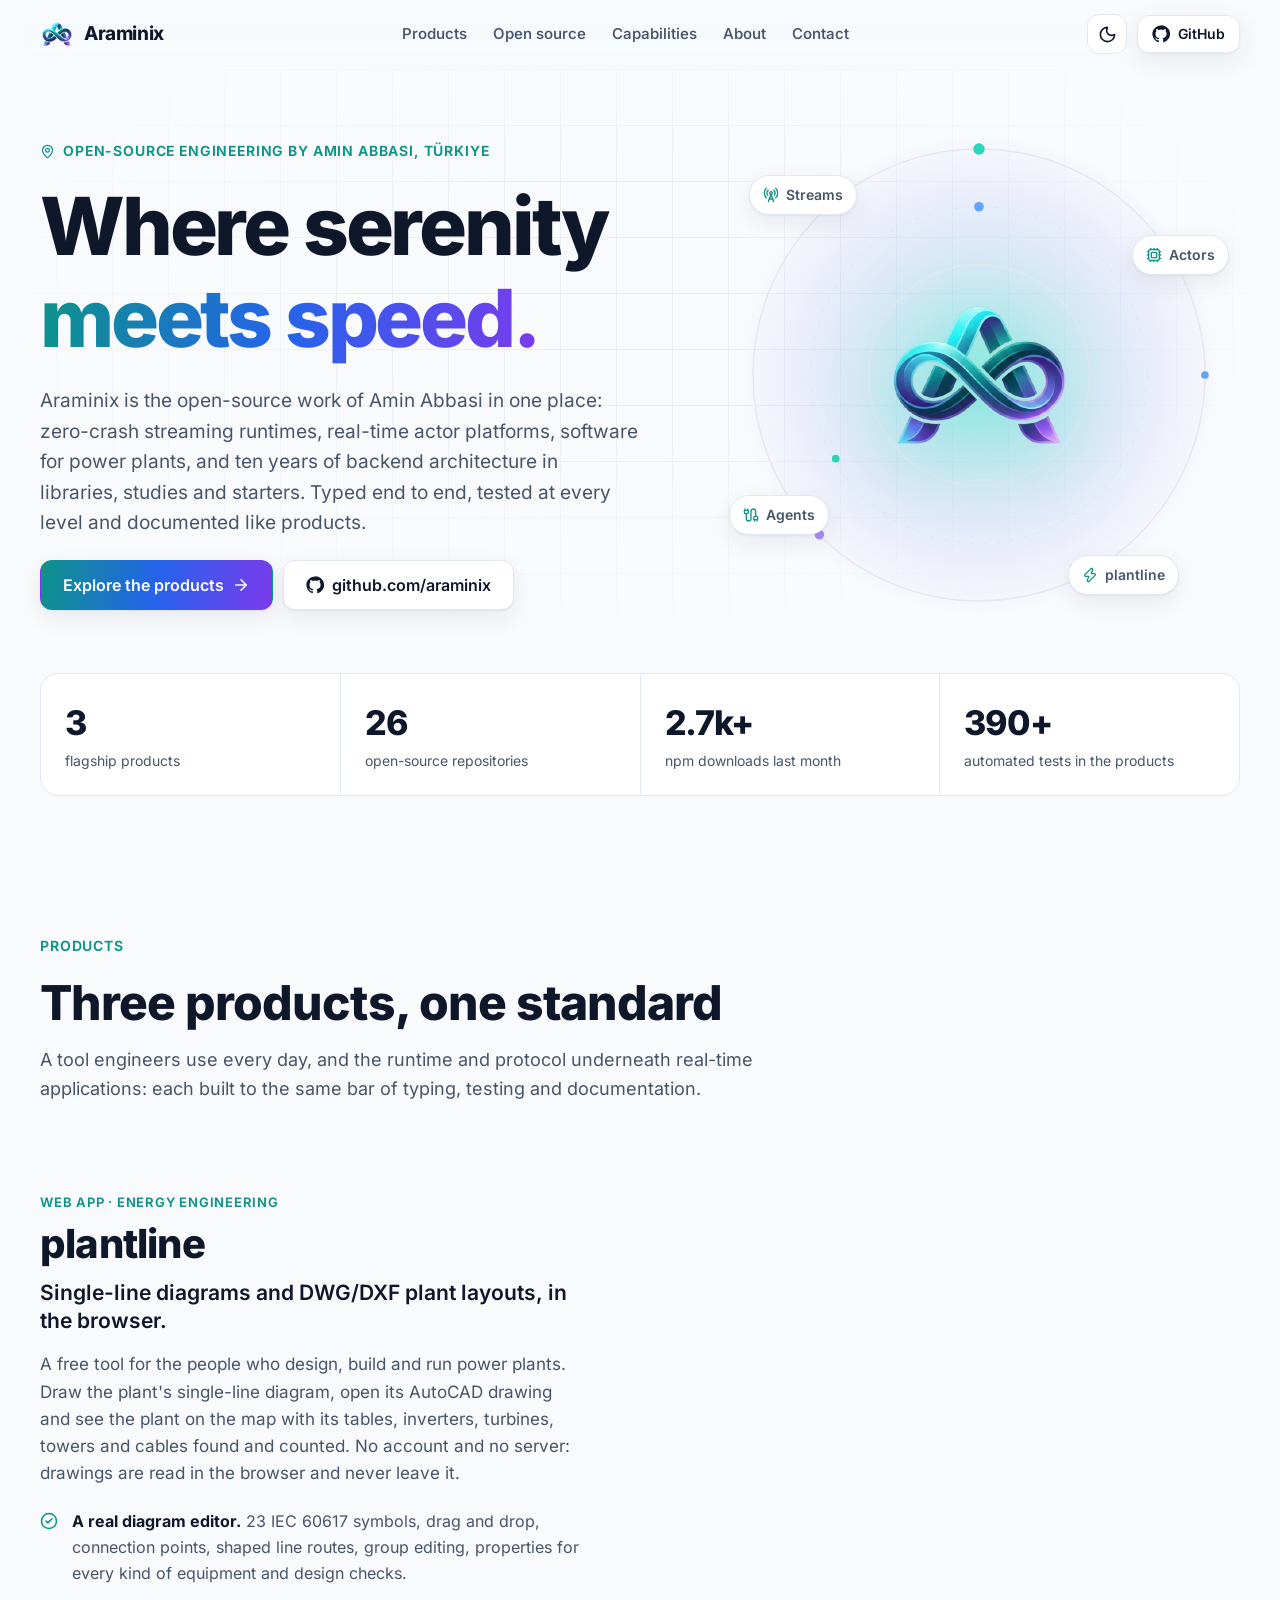
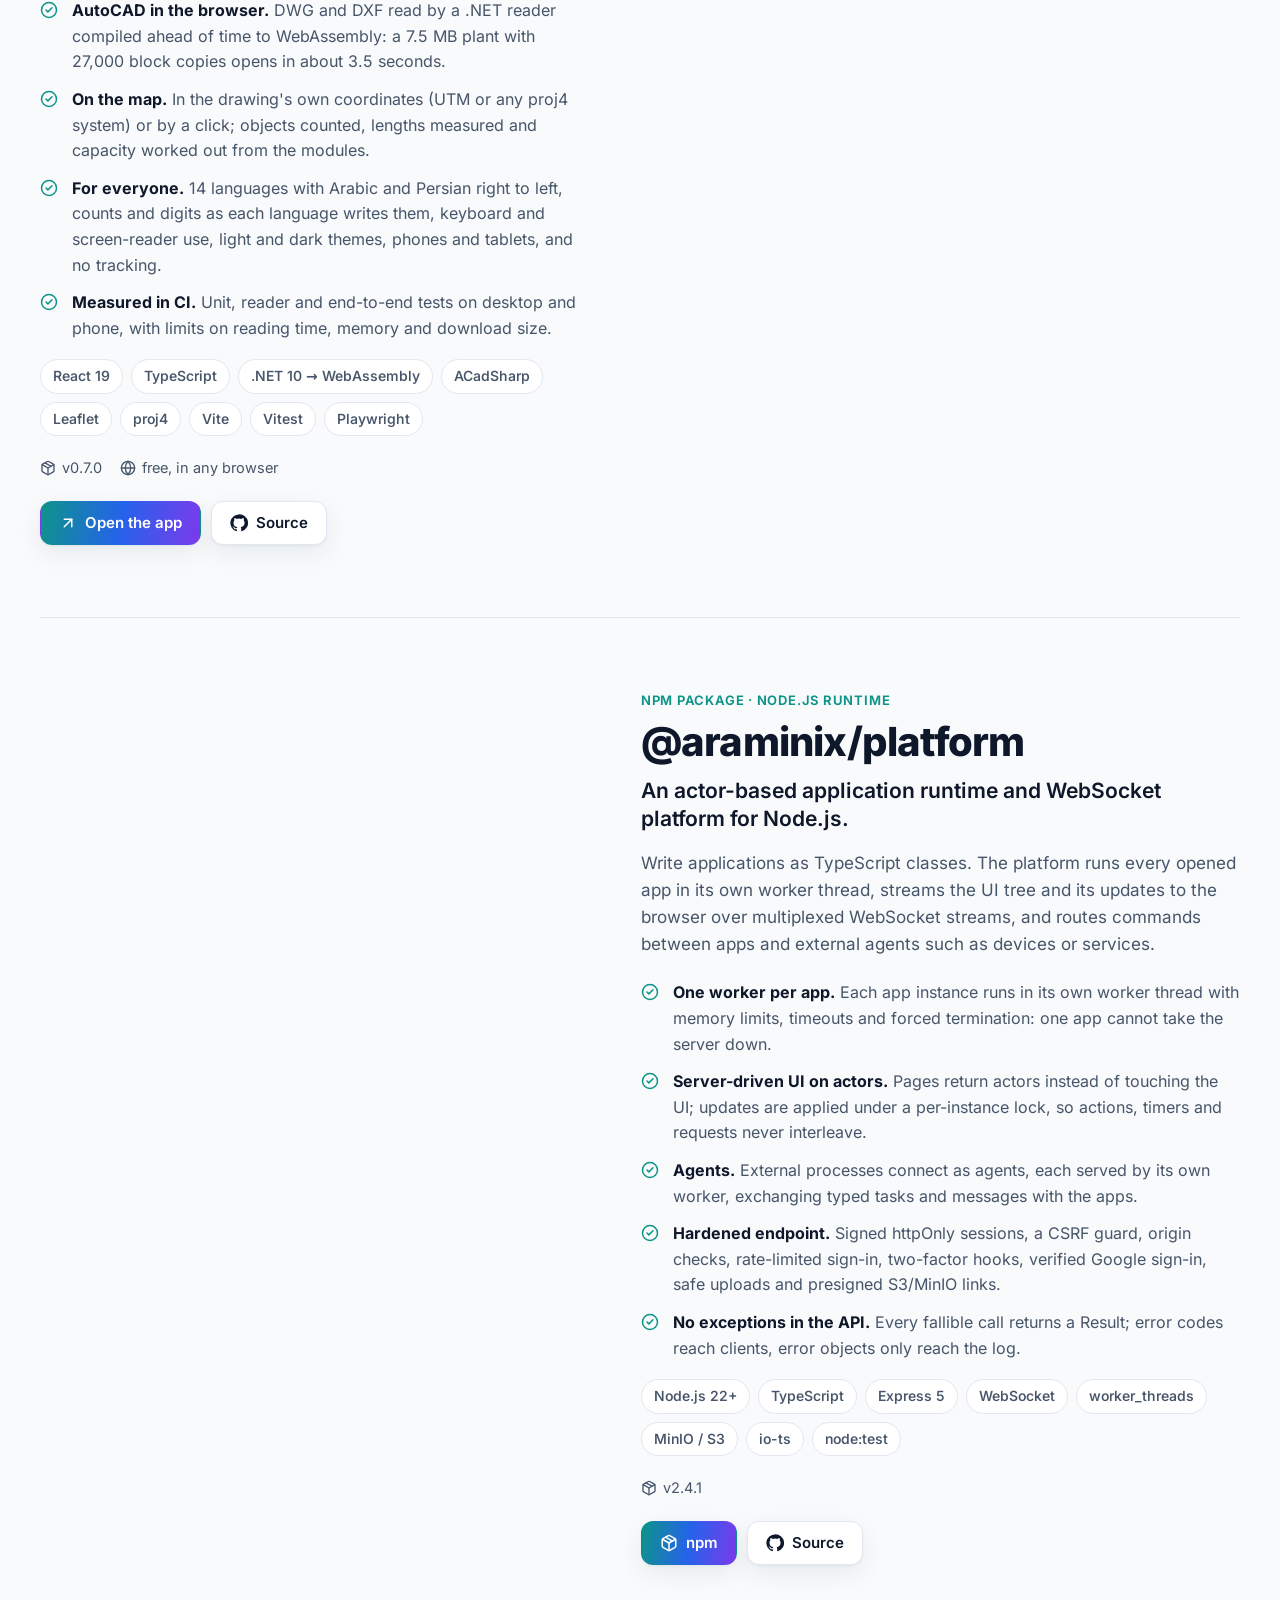
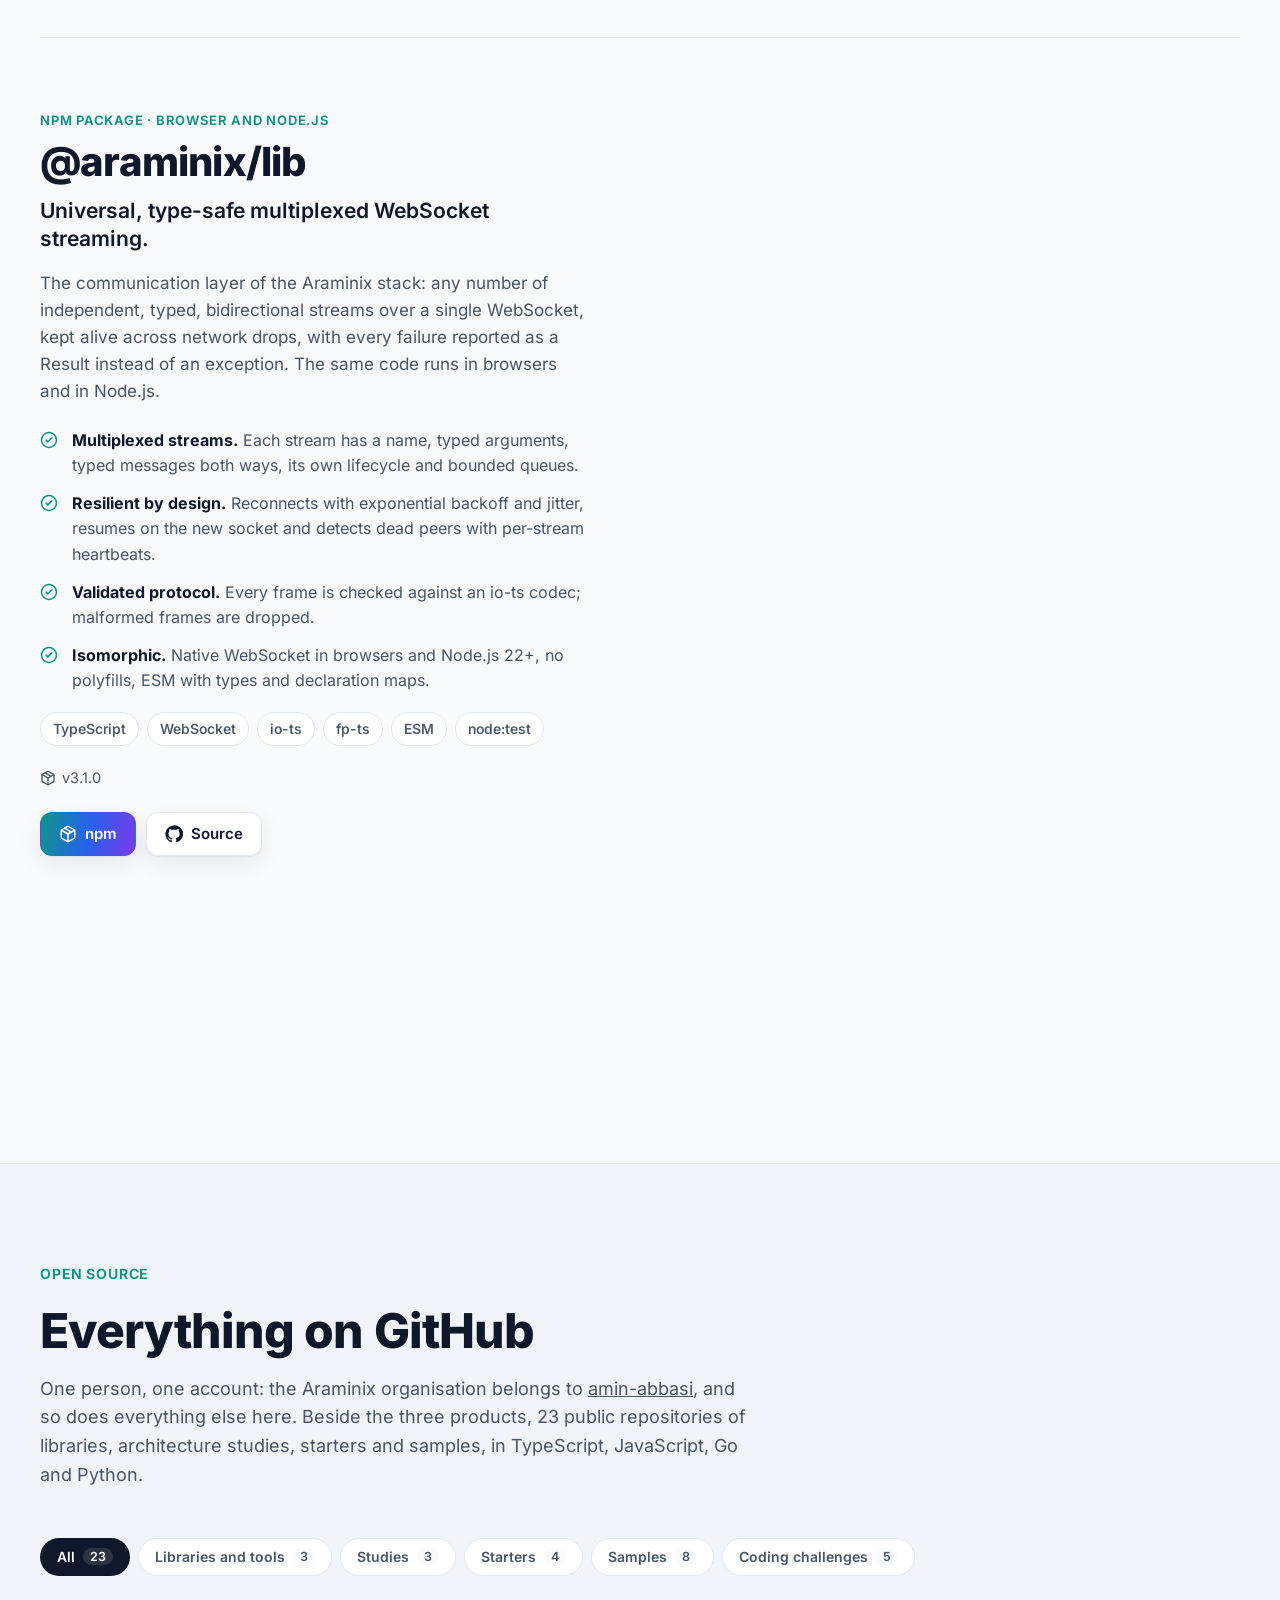
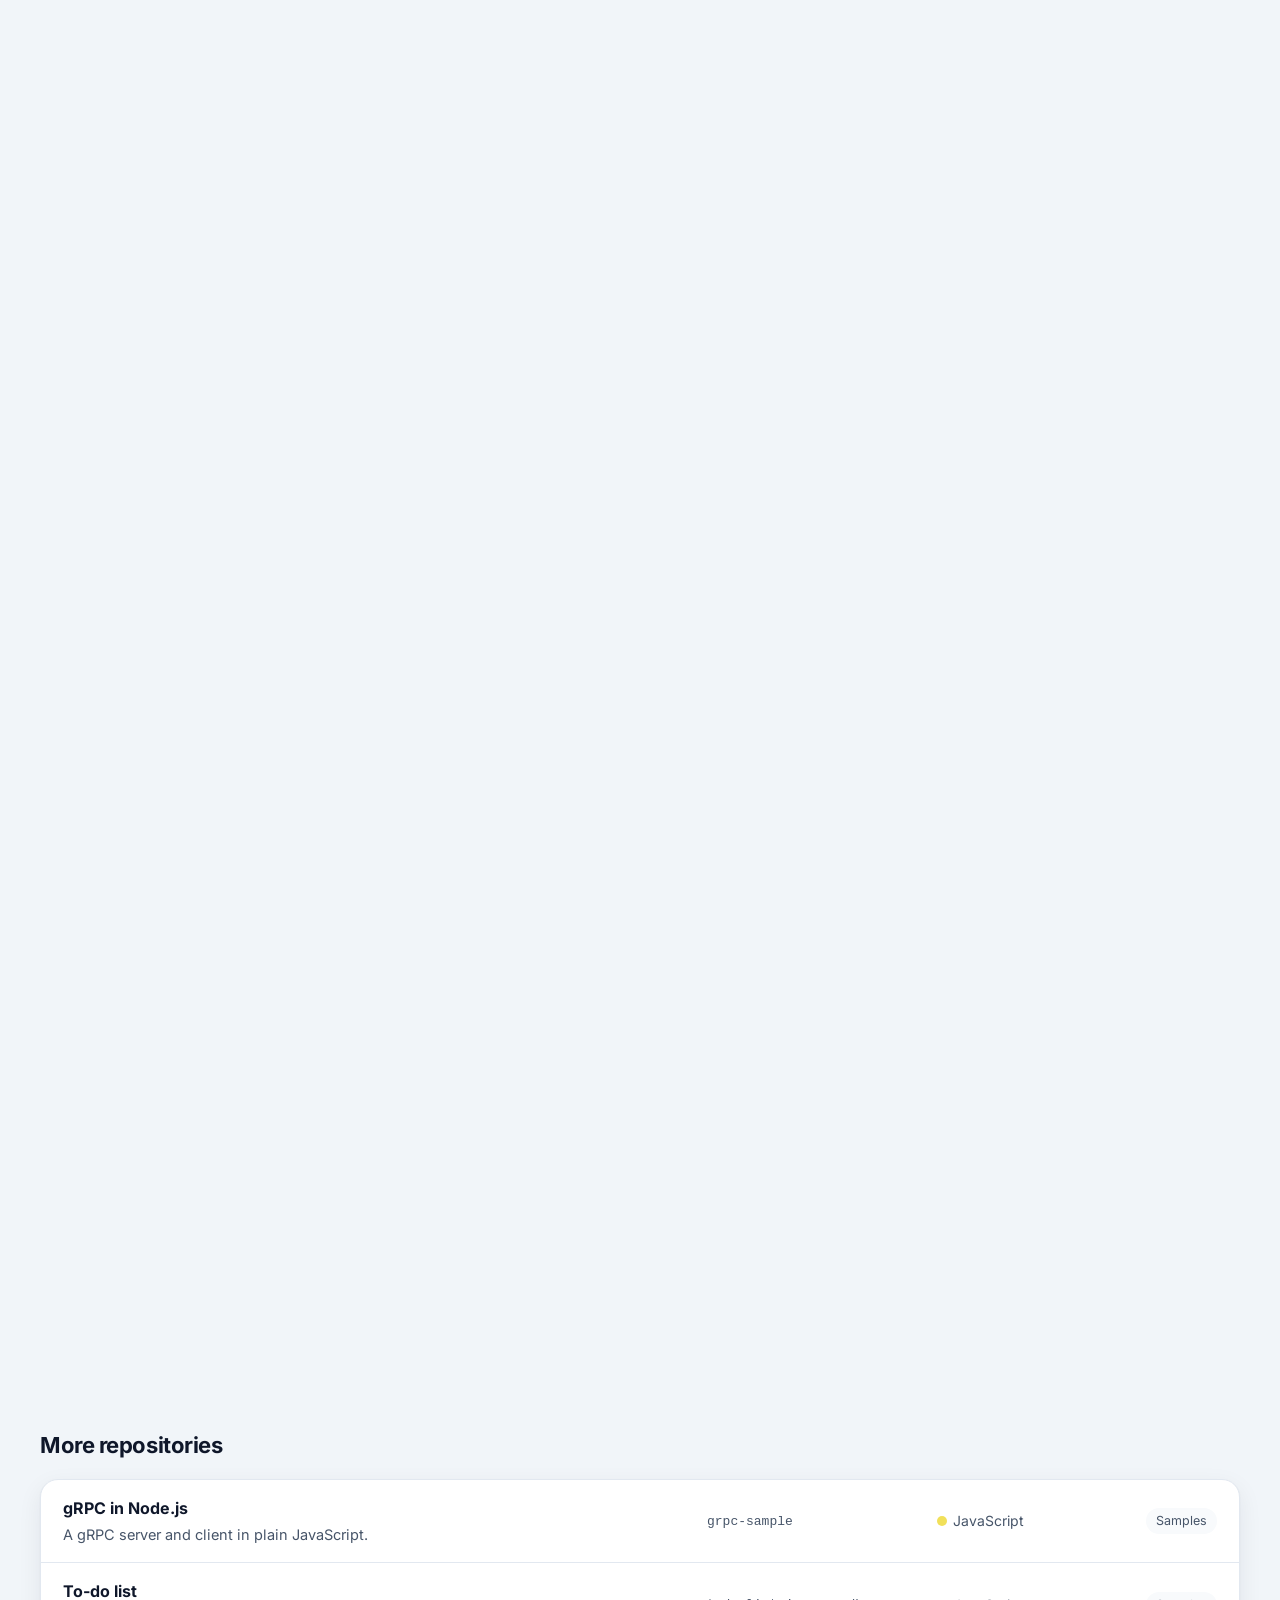
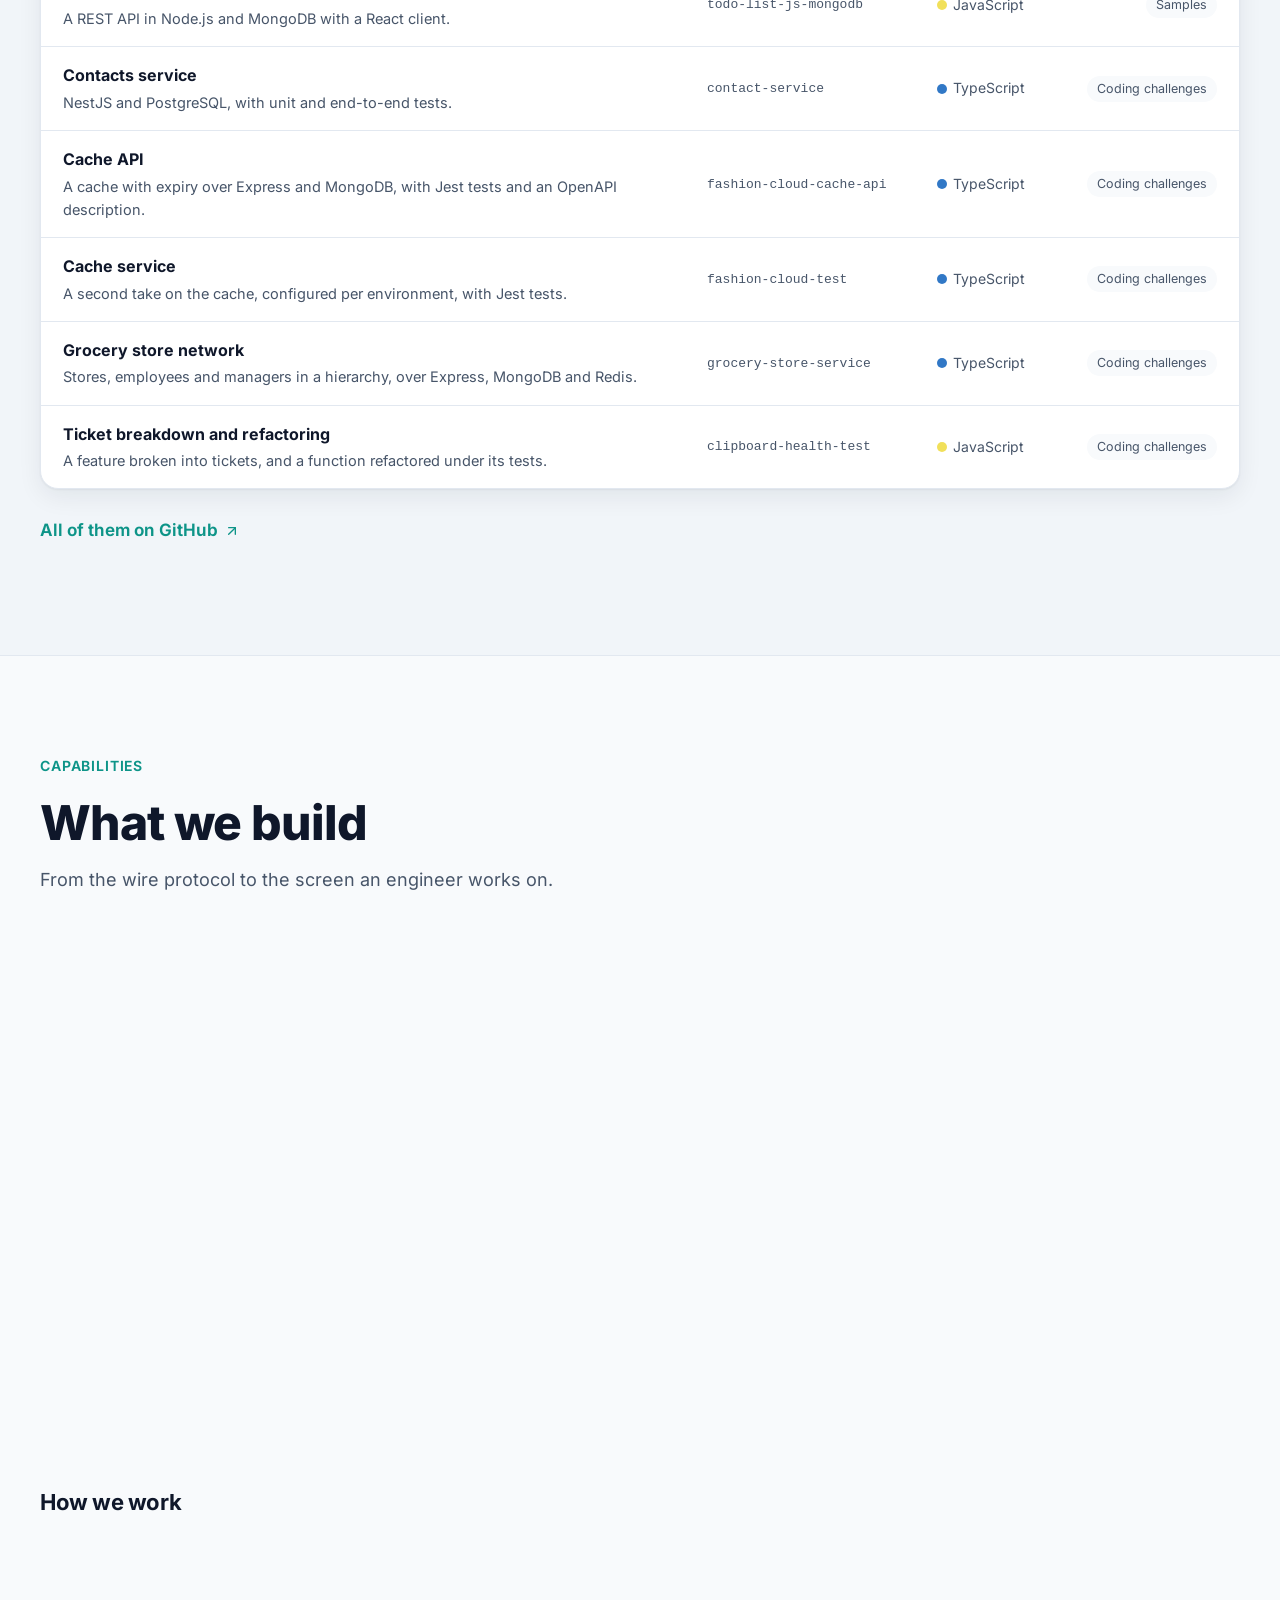
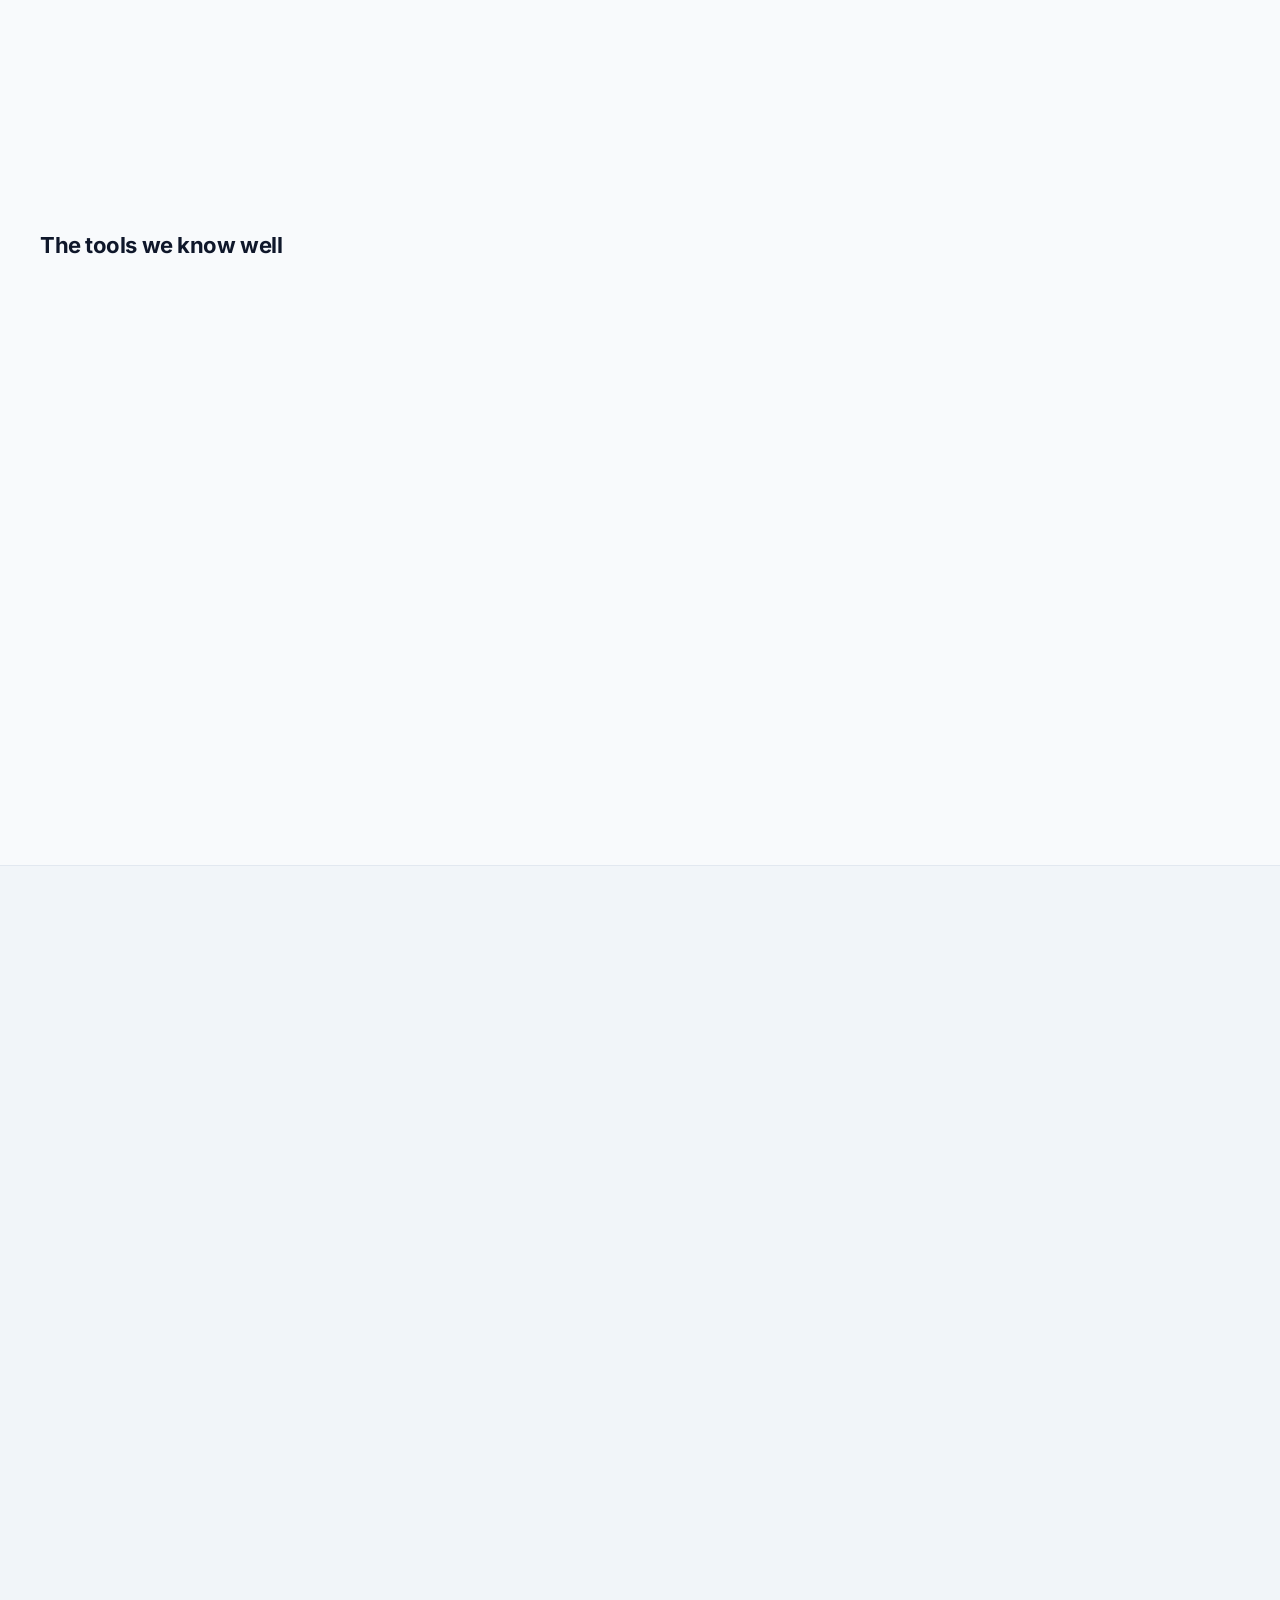
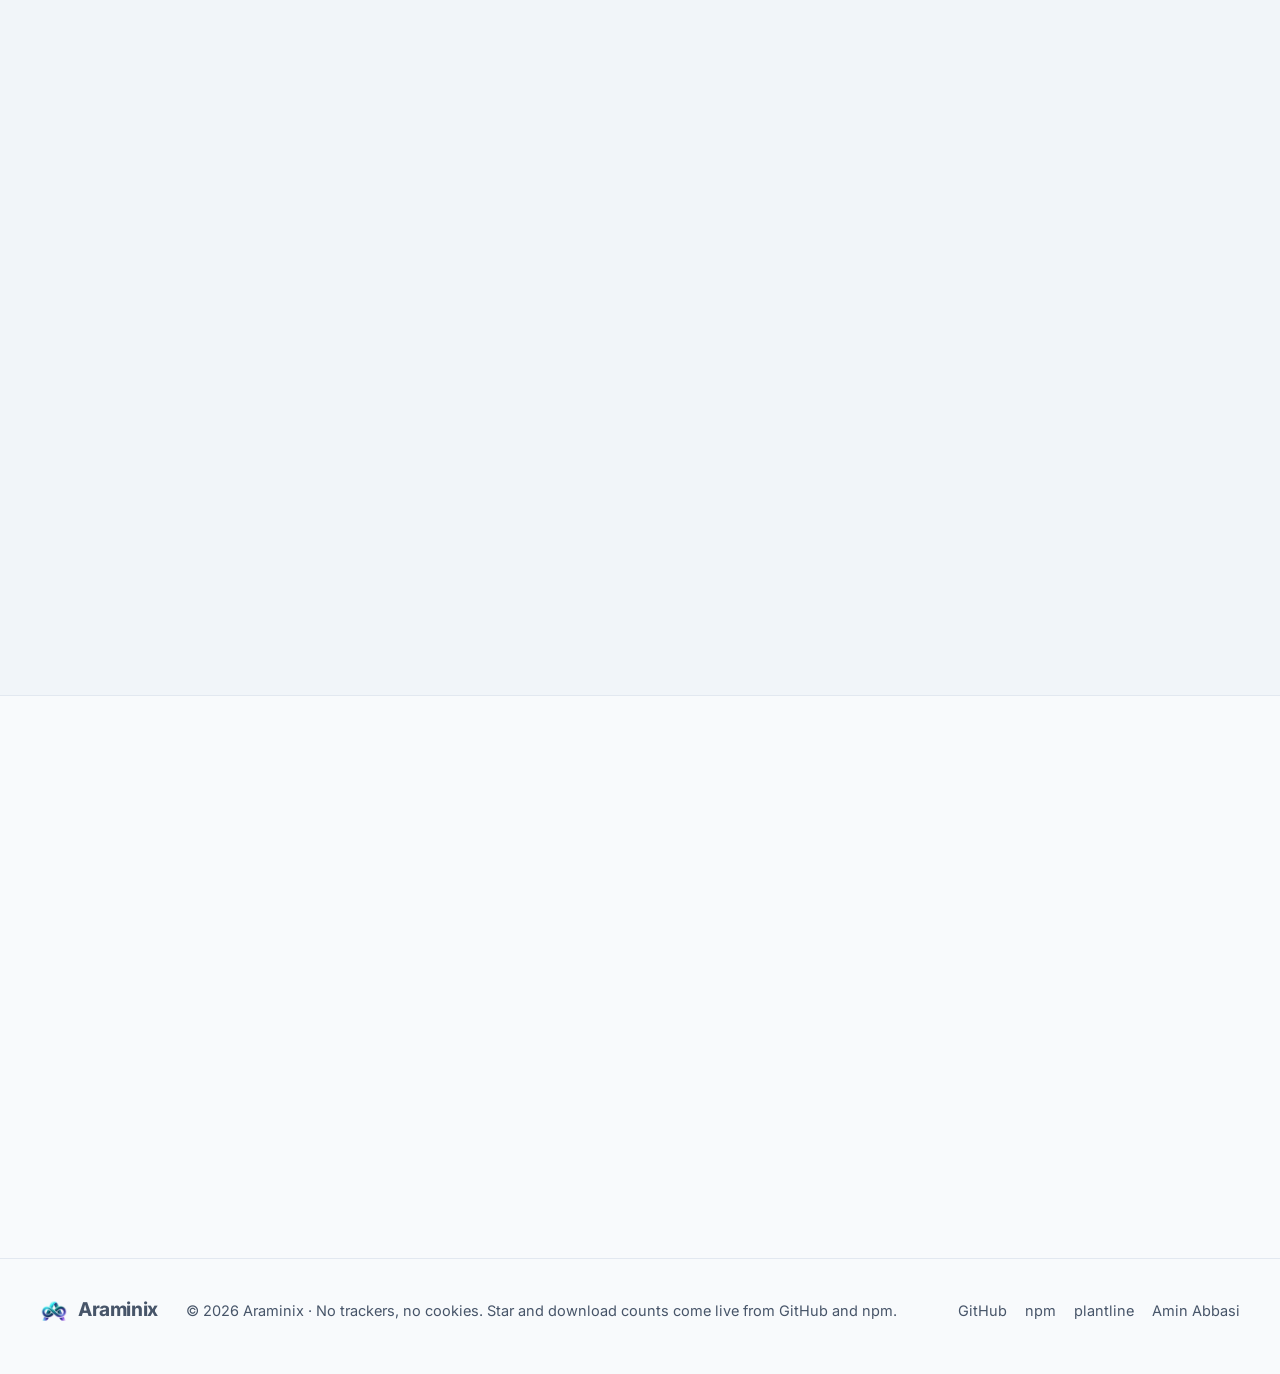
==== commit 0a53219e: "feat: one account, every repository, and a clearer flow - Araminix belongs to amin-abbasi: the page " ====
--- a/index.html
+++ b/index.html
@@ -5,7 +5,7 @@
 <meta name="viewport" content="width=device-width, initial-scale=1, viewport-fit=cover">
 <meta http-equiv="Content-Security-Policy" content="default-src 'self'; img-src 'self' data:; style-src 'self'; script-src 'self'; font-src 'self'; connect-src https://api.github.com https://api.npmjs.org; object-src 'none'; base-uri 'self'; form-action 'none'">
 <title>Araminix · streaming runtimes, real-time platforms and energy software</title>
-<meta name="description" content="Araminix builds open-source streaming runtimes, real-time actor platforms and engineering tools for power plants: plantline, @araminix/platform and @araminix/lib.">
+<meta name="description" content="Araminix is Amin Abbasi's open-source work: plantline, @araminix/platform and @araminix/lib, and two dozen more repositories of libraries, architecture studies and starters.">
 <link rel="canonical" href="https://araminix.github.io/">
 <meta name="theme-color" content="#070b14" media="(prefers-color-scheme: dark)">
 <meta name="theme-color" content="#f8fafc" media="(prefers-color-scheme: light)">
@@ -18,35 +18,35 @@
 <meta property="og:type" content="website">
 <meta property="og:url" content="https://araminix.github.io/">
 <meta property="og:title" content="Araminix · Where serenity meets speed.">
-<meta property="og:description" content="Araminix builds open-source streaming runtimes, real-time actor platforms and engineering tools for power plants: plantline, @araminix/platform and @araminix/lib.">
+<meta property="og:description" content="Araminix is Amin Abbasi's open-source work: plantline, @araminix/platform and @araminix/lib, and two dozen more repositories of libraries, architecture studies and starters.">
 <meta property="og:image" content="https://araminix.github.io/assets/img/og.png">
 <meta property="og:image:width" content="1200">
 <meta property="og:image:height" content="630">
 <meta name="twitter:card" content="summary_large_image">
-<script type="application/ld+json">{"@context":"https://schema.org","@type":"Organization","name":"Araminix","url":"https://araminix.github.io/","logo":"https://araminix.github.io/assets/img/icon-180.png","description":"Araminix builds open-source streaming runtimes, real-time actor platforms and engineering tools for power plants: plantline, @araminix/platform and @araminix/lib.","founder":{"@type":"Person","name":"Amin Abbasi","url":"https://amin-abbasi.github.io/"},"sameAs":["https://github.com/araminix","https://www.npmjs.com/org/araminix"]}</script>
+<script type="application/ld+json">{"@context":"https://schema.org","@type":"Organization","name":"Araminix","url":"https://araminix.github.io/","logo":"https://araminix.github.io/assets/img/icon-180.png","description":"Araminix is Amin Abbasi's open-source work: plantline, @araminix/platform and @araminix/lib, and two dozen more repositories of libraries, architecture studies and starters.","founder":{"@type":"Person","name":"Amin Abbasi","url":"https://amin-abbasi.github.io/","sameAs":["https://github.com/amin-abbasi","https://amin-abbasi.github.io/","https://dev.to/amin4193","https://x.com/amin4193"]},"sameAs":["https://github.com/araminix","https://www.npmjs.com/org/araminix"]}</script>
 </head>
 <body>
 <a class="skip" href="#main">Skip to the content</a>
 <header class="nav" id="nav">
   <div class="wrap nav-in">
     <a class="brand" href="#top"><img src="assets/img/icon-64.png" width="34" height="34" alt="">Araminix</a>
-    <nav class="nav-links" aria-label="Sections"><a href="#products">Products</a><a href="#capabilities">Capabilities</a><a href="#open-source">Open source</a><a href="#founder">Founder</a><a href="#contact">Contact</a></nav>
+    <nav class="nav-links" aria-label="Sections"><a href="#products">Products</a><a href="#open-source">Open source</a><a href="#capabilities">Capabilities</a><a href="#about">About</a><a href="#contact">Contact</a></nav>
     <div class="nav-tools">
       <button class="icon-btn" id="theme" type="button" aria-label="Switch between light and dark"><svg class="icon only-dark" width="19" height="19" viewBox="0 0 24 24" fill="none" stroke="currentColor" stroke-width="2" stroke-linecap="round" stroke-linejoin="round" aria-hidden="true"><circle cx="12" cy="12" r="4"/><path d="M12 2v2"/><path d="M12 20v2"/><path d="m4.93 4.93 1.41 1.41"/><path d="m17.66 17.66 1.41 1.41"/><path d="M2 12h2"/><path d="M20 12h2"/><path d="m6.34 17.66-1.41 1.41"/><path d="m19.07 4.93-1.41 1.41"/></svg><svg class="icon only-light" width="19" height="19" viewBox="0 0 24 24" fill="none" stroke="currentColor" stroke-width="2" stroke-linecap="round" stroke-linejoin="round" aria-hidden="true"><path d="M20.985 12.486a9 9 0 1 1-9.473-9.472c.405-.022.617.46.402.803a6 6 0 0 0 8.268 8.268c.344-.215.825-.004.803.401"/></svg></button>
       <a class="btn small" href="https://github.com/araminix" rel="noopener" target="_blank"><svg class="icon" width="18" height="18" viewBox="0 0 24 24" fill="none" stroke="currentColor" stroke-width="2" stroke-linecap="round" stroke-linejoin="round" aria-hidden="true"><path fill="currentColor" stroke="none" d="M12 .5a11.5 11.5 0 0 0-3.64 22.41c.58.1.79-.25.79-.56v-2c-3.2.7-3.88-1.37-3.88-1.37-.52-1.34-1.28-1.69-1.28-1.69-1.05-.71.08-.7.08-.7 1.16.08 1.77 1.19 1.77 1.19 1.03 1.77 2.7 1.26 3.36.96.1-.75.4-1.26.73-1.55-2.55-.29-5.24-1.28-5.24-5.69 0-1.26.45-2.29 1.19-3.09-.12-.29-.52-1.46.11-3.05 0 0 .97-.31 3.17 1.18a11 11 0 0 1 5.77 0c2.2-1.49 3.17-1.18 3.17-1.18.63 1.59.23 2.76.11 3.05.74.8 1.19 1.83 1.19 3.09 0 4.42-2.7 5.4-5.26 5.68.41.36.78 1.06.78 2.14v3.17c0 .31.21.67.8.56A11.5 11.5 0 0 0 12 .5Z"/></svg>GitHub</a>
       <button class="icon-btn menu-btn" id="menu" type="button" aria-label="Sections" aria-expanded="false" aria-controls="mobile-nav"><svg class="icon" width="20" height="20" viewBox="0 0 24 24" fill="none" stroke="currentColor" stroke-width="2" stroke-linecap="round" stroke-linejoin="round" aria-hidden="true"><path d="M4 5h16"/><path d="M4 12h16"/><path d="M4 19h16"/></svg></button>
     </div>
   </div>
-  <nav class="mobile-nav" id="mobile-nav" aria-label="Sections" hidden><a href="#products">Products</a><a href="#capabilities">Capabilities</a><a href="#open-source">Open source</a><a href="#founder">Founder</a><a href="#contact">Contact</a></nav>
+  <nav class="mobile-nav" id="mobile-nav" aria-label="Sections" hidden><a href="#products">Products</a><a href="#open-source">Open source</a><a href="#capabilities">Capabilities</a><a href="#about">About</a><a href="#contact">Contact</a></nav>
 </header>
 
 <main id="main">
 <section class="hero" id="top">
   <div class="wrap hero-in">
     <div class="hero-text">
-      <p class="eyebrow"><svg class="icon" width="15" height="15" viewBox="0 0 24 24" fill="none" stroke="currentColor" stroke-width="2" stroke-linecap="round" stroke-linejoin="round" aria-hidden="true"><path d="M20 10c0 4.993-5.539 10.193-7.399 11.799a1 1 0 0 1-1.202 0C9.539 20.193 4 14.993 4 10a8 8 0 0 1 16 0"/><circle cx="12" cy="10" r="3"/></svg>Open-source engineering from Türkiye</p>
+      <p class="eyebrow"><svg class="icon" width="15" height="15" viewBox="0 0 24 24" fill="none" stroke="currentColor" stroke-width="2" stroke-linecap="round" stroke-linejoin="round" aria-hidden="true"><path d="M20 10c0 4.993-5.539 10.193-7.399 11.799a1 1 0 0 1-1.202 0C9.539 20.193 4 14.993 4 10a8 8 0 0 1 16 0"/><circle cx="12" cy="10" r="3"/></svg>Open-source engineering by Amin Abbasi, Türkiye</p>
       <h1>Where serenity <span class="grad">meets speed.</span></h1>
-      <p class="lead">Araminix builds trusted, zero-crash streaming runtimes, real-time actor ecosystems and engineering software for the energy industry. Everything is open source, typed end to end, tested at every level and documented like a product.</p>
+      <p class="lead">Araminix is the open-source work of Amin Abbasi in one place: zero-crash streaming runtimes, real-time actor platforms, software for power plants, and ten years of backend architecture in libraries, studies and starters. Typed end to end, tested at every level and documented like products.</p>
       <div class="actions"><a class="btn primary big" href="#products">Explore the products<svg class="icon" width="18" height="18" viewBox="0 0 24 24" fill="none" stroke="currentColor" stroke-width="2" stroke-linecap="round" stroke-linejoin="round" aria-hidden="true"><path d="M5 12h14"/><path d="m12 5 7 7-7 7"/></svg></a><a class="btn big" href="https://github.com/araminix" rel="noopener" target="_blank"><svg class="icon" width="18" height="18" viewBox="0 0 24 24" fill="none" stroke="currentColor" stroke-width="2" stroke-linecap="round" stroke-linejoin="round" aria-hidden="true"><path fill="currentColor" stroke="none" d="M12 .5a11.5 11.5 0 0 0-3.64 22.41c.58.1.79-.25.79-.56v-2c-3.2.7-3.88-1.37-3.88-1.37-.52-1.34-1.28-1.69-1.28-1.69-1.05-.71.08-.7.08-.7 1.16.08 1.77 1.19 1.77 1.19 1.03 1.77 2.7 1.26 3.36.96.1-.75.4-1.26.73-1.55-2.55-.29-5.24-1.28-5.24-5.69 0-1.26.45-2.29 1.19-3.09-.12-.29-.52-1.46.11-3.05 0 0 .97-.31 3.17 1.18a11 11 0 0 1 5.77 0c2.2-1.49 3.17-1.18 3.17-1.18.63 1.59.23 2.76.11 3.05.74.8 1.19 1.83 1.19 3.09 0 4.42-2.7 5.4-5.26 5.68.41.36.78 1.06.78 2.14v3.17c0 .31.21.67.8.56A11.5 11.5 0 0 0 12 .5Z"/></svg>github.com/araminix</a></div>
     </div>
     
@@ -67,7 +67,7 @@
   <span class="chip c4"><svg class="icon" width="16" height="16" viewBox="0 0 24 24" fill="none" stroke="currentColor" stroke-width="2" stroke-linecap="round" stroke-linejoin="round" aria-hidden="true"><path d="M15.914 4a1.5 1.5 0 00-2.474-1.561l-9 9A1.5 1.5 0 005.5 14h4.002a.5.5 0 01.471.666L8.086 20a1.5 1.5 0 002.475 1.56l9-9A1.5 1.5 0 0018.5 10h-3.997a.5.5 0 01-.472-.667z"/></svg>plantline</span>
 </div>
   </div>
-  <div class="wrap"><dl class="stats"><div><dt>open-source products</dt><dd>3</dd></div><div><dt>npm downloads last month</dt><dd data-live="npm-total">2.3k+</dd></div><div><dt>automated tests across the stack</dt><dd>400+</dd></div><div><dt>languages in plantline</dt><dd>14</dd></div></dl></div>
+  <div class="wrap"><dl class="stats"><div><dt>flagship products</dt><dd>3</dd></div><div><dt>open-source repositories</dt><dd>26</dd></div><div><dt>npm downloads last month</dt><dd data-live="npm-total">2.7k+</dd></div><div><dt>automated tests in the products</dt><dd>390+</dd></div></dl></div>
 </section>
 
 <section class="section" id="products">
@@ -80,10 +80,11 @@
     <h3>plantline</h3>
     <p class="product-tagline">Single-line diagrams and DWG/DXF plant layouts, in the browser.</p>
     <p>A free tool for the people who design, build and run power plants. Draw the plant's single-line diagram, open its AutoCAD drawing and see the plant on the map with its tables, inverters, turbines, towers and cables found and counted. No account and no server: drawings are read in the browser and never leave it.</p>
-    <ul class="points"><li><svg class="icon" width="18" height="18" viewBox="0 0 24 24" fill="none" stroke="currentColor" stroke-width="2" stroke-linecap="round" stroke-linejoin="round" aria-hidden="true"><circle cx="12" cy="12" r="10"/><path d="m16 9-5.5 5.5L8 12"/></svg><span><b>A real diagram editor.</b> 23 IEC 60617 symbols, drag and drop, connection points, shaped line routes, group editing, properties for every kind of equipment and design checks.</span></li><li><svg class="icon" width="18" height="18" viewBox="0 0 24 24" fill="none" stroke="currentColor" stroke-width="2" stroke-linecap="round" stroke-linejoin="round" aria-hidden="true"><circle cx="12" cy="12" r="10"/><path d="m16 9-5.5 5.5L8 12"/></svg><span><b>AutoCAD in the browser.</b> DWG and DXF read by a .NET reader compiled ahead of time to WebAssembly: a 7.5 MB plant with 27,000 block copies opens in about 3.5 seconds.</span></li><li><svg class="icon" width="18" height="18" viewBox="0 0 24 24" fill="none" stroke="currentColor" stroke-width="2" stroke-linecap="round" stroke-linejoin="round" aria-hidden="true"><circle cx="12" cy="12" r="10"/><path d="m16 9-5.5 5.5L8 12"/></svg><span><b>On the map.</b> In the drawing's own coordinates (UTM or any proj4 system) or by a click; objects counted, lengths measured and capacity worked out from the modules.</span></li><li><svg class="icon" width="18" height="18" viewBox="0 0 24 24" fill="none" stroke="currentColor" stroke-width="2" stroke-linecap="round" stroke-linejoin="round" aria-hidden="true"><circle cx="12" cy="12" r="10"/><path d="m16 9-5.5 5.5L8 12"/></svg><span><b>For everyone.</b> 14 languages with Arabic and Persian right to left, light and dark themes, phones and tablets, and no tracking.</span></li><li><svg class="icon" width="18" height="18" viewBox="0 0 24 24" fill="none" stroke="currentColor" stroke-width="2" stroke-linecap="round" stroke-linejoin="round" aria-hidden="true"><circle cx="12" cy="12" r="10"/><path d="m16 9-5.5 5.5L8 12"/></svg><span><b>Measured in CI.</b> Unit, reader and end-to-end tests on desktop and phone, with limits on reading time, memory and download size.</span></li></ul>
+    <ul class="points"><li><svg class="icon" width="18" height="18" viewBox="0 0 24 24" fill="none" stroke="currentColor" stroke-width="2" stroke-linecap="round" stroke-linejoin="round" aria-hidden="true"><circle cx="12" cy="12" r="10"/><path d="m16 9-5.5 5.5L8 12"/></svg><span><b>A real diagram editor.</b> 23 IEC 60617 symbols, drag and drop, connection points, shaped line routes, group editing, properties for every kind of equipment and design checks.</span></li><li><svg class="icon" width="18" height="18" viewBox="0 0 24 24" fill="none" stroke="currentColor" stroke-width="2" stroke-linecap="round" stroke-linejoin="round" aria-hidden="true"><circle cx="12" cy="12" r="10"/><path d="m16 9-5.5 5.5L8 12"/></svg><span><b>AutoCAD in the browser.</b> DWG and DXF read by a .NET reader compiled ahead of time to WebAssembly: a 7.5 MB plant with 27,000 block copies opens in about 3.5 seconds.</span></li><li><svg class="icon" width="18" height="18" viewBox="0 0 24 24" fill="none" stroke="currentColor" stroke-width="2" stroke-linecap="round" stroke-linejoin="round" aria-hidden="true"><circle cx="12" cy="12" r="10"/><path d="m16 9-5.5 5.5L8 12"/></svg><span><b>On the map.</b> In the drawing's own coordinates (UTM or any proj4 system) or by a click; objects counted, lengths measured and capacity worked out from the modules.</span></li><li><svg class="icon" width="18" height="18" viewBox="0 0 24 24" fill="none" stroke="currentColor" stroke-width="2" stroke-linecap="round" stroke-linejoin="round" aria-hidden="true"><circle cx="12" cy="12" r="10"/><path d="m16 9-5.5 5.5L8 12"/></svg><span><b>For everyone.</b> 14 languages with Arabic and Persian right to left, counts and digits as each language writes them, keyboard and screen-reader use, light and dark themes, phones and tablets, and no tracking.</span></li><li><svg class="icon" width="18" height="18" viewBox="0 0 24 24" fill="none" stroke="currentColor" stroke-width="2" stroke-linecap="round" stroke-linejoin="round" aria-hidden="true"><circle cx="12" cy="12" r="10"/><path d="m16 9-5.5 5.5L8 12"/></svg><span><b>Measured in CI.</b> Unit, reader and end-to-end tests on desktop and phone, with limits on reading time, memory and download size.</span></li></ul>
     <ul class="chips"><li class="chip">React 19</li><li class="chip">TypeScript</li><li class="chip">.NET 10 → WebAssembly</li><li class="chip">ACadSharp</li><li class="chip">Leaflet</li><li class="chip">proj4</li><li class="chip">Vite</li><li class="chip">Vitest</li><li class="chip">Playwright</li></ul>
     <div class="meta">
       <span hidden><svg class="icon" width="16" height="16" viewBox="0 0 24 24" fill="none" stroke="currentColor" stroke-width="2" stroke-linecap="round" stroke-linejoin="round" aria-hidden="true"><path d="M11.525 2.295a.53.53 0 0 1 .95 0l2.31 4.679a2.123 2.123 0 0 0 1.595 1.16l5.166.756a.53.53 0 0 1 .294.904l-3.736 3.638a2.123 2.123 0 0 0-.611 1.878l.882 5.14a.53.53 0 0 1-.771.56l-4.618-2.428a2.122 2.122 0 0 0-1.973 0L6.396 21.01a.53.53 0 0 1-.77-.56l.881-5.139a2.122 2.122 0 0 0-.611-1.879L2.16 9.795a.53.53 0 0 1 .294-.906l5.165-.755a2.122 2.122 0 0 0 1.597-1.16z"/></svg><b data-stars="araminix/plantline"></b> <span class="unit">stars</span></span>
+      <span><svg class="icon" width="16" height="16" viewBox="0 0 24 24" fill="none" stroke="currentColor" stroke-width="2" stroke-linecap="round" stroke-linejoin="round" aria-hidden="true"><path d="M11 21.73a2 2 0 0 0 2 0l7-4A2 2 0 0 0 21 16V8a2 2 0 0 0-1-1.73l-7-4a2 2 0 0 0-2 0l-7 4A2 2 0 0 0 3 8v8a2 2 0 0 0 1 1.73z"/><path d="M12 22V12"/><polyline points="3.29 7 12 12 20.71 7"/><path d="m7.5 4.27 9 5.15"/></svg>v0.7.0</span>
       <span><svg class="icon" width="16" height="16" viewBox="0 0 24 24" fill="none" stroke="currentColor" stroke-width="2" stroke-linecap="round" stroke-linejoin="round" aria-hidden="true"><circle cx="12" cy="12" r="10"/><path d="M12 2a14.5 14.5 0 0 0 0 20 14.5 14.5 0 0 0 0-20"/><path d="M2 12h20"/></svg>free, in any browser</span>
     </div>
     <div class="actions"><a class="btn primary" href="https://araminix.github.io/plantline/" rel="noopener" target="_blank"><svg class="icon" width="18" height="18" viewBox="0 0 24 24" fill="none" stroke="currentColor" stroke-width="2" stroke-linecap="round" stroke-linejoin="round" aria-hidden="true"><path d="M7 7h10v10"/><path d="M7 17 17 7"/></svg>Open the app</a><a class="btn" href="https://github.com/araminix/plantline" rel="noopener" target="_blank"><svg class="icon" width="18" height="18" viewBox="0 0 24 24" fill="none" stroke="currentColor" stroke-width="2" stroke-linecap="round" stroke-linejoin="round" aria-hidden="true"><path fill="currentColor" stroke="none" d="M12 .5a11.5 11.5 0 0 0-3.64 22.41c.58.1.79-.25.79-.56v-2c-3.2.7-3.88-1.37-3.88-1.37-.52-1.34-1.28-1.69-1.28-1.69-1.05-.71.08-.7.08-.7 1.16.08 1.77 1.19 1.77 1.19 1.03 1.77 2.7 1.26 3.36.96.1-.75.4-1.26.73-1.55-2.55-.29-5.24-1.28-5.24-5.69 0-1.26.45-2.29 1.19-3.09-.12-.29-.52-1.46.11-3.05 0 0 .97-.31 3.17 1.18a11 11 0 0 1 5.77 0c2.2-1.49 3.17-1.18 3.17-1.18.63 1.59.23 2.76.11 3.05.74.8 1.19 1.83 1.19 3.09 0 4.42-2.7 5.4-5.26 5.68.41.36.78 1.06.78 2.14v3.17c0 .31.21.67.8.56A11.5 11.5 0 0 0 12 .5Z"/></svg>Source</a></div>
@@ -108,7 +109,8 @@
     <ul class="chips"><li class="chip">Node.js 22+</li><li class="chip">TypeScript</li><li class="chip">Express 5</li><li class="chip">WebSocket</li><li class="chip">worker_threads</li><li class="chip">MinIO / S3</li><li class="chip">io-ts</li><li class="chip">node:test</li></ul>
     <div class="meta">
       <span hidden><svg class="icon" width="16" height="16" viewBox="0 0 24 24" fill="none" stroke="currentColor" stroke-width="2" stroke-linecap="round" stroke-linejoin="round" aria-hidden="true"><path d="M11.525 2.295a.53.53 0 0 1 .95 0l2.31 4.679a2.123 2.123 0 0 0 1.595 1.16l5.166.756a.53.53 0 0 1 .294.904l-3.736 3.638a2.123 2.123 0 0 0-.611 1.878l.882 5.14a.53.53 0 0 1-.771.56l-4.618-2.428a2.122 2.122 0 0 0-1.973 0L6.396 21.01a.53.53 0 0 1-.77-.56l.881-5.139a2.122 2.122 0 0 0-.611-1.879L2.16 9.795a.53.53 0 0 1 .294-.906l5.165-.755a2.122 2.122 0 0 0 1.597-1.16z"/></svg><b data-stars="araminix/platform"></b> <span class="unit">stars</span></span>
-      <span><svg class="icon" width="16" height="16" viewBox="0 0 24 24" fill="none" stroke="currentColor" stroke-width="2" stroke-linecap="round" stroke-linejoin="round" aria-hidden="true"><path d="M11 21.73a2 2 0 0 0 2 0l7-4A2 2 0 0 0 21 16V8a2 2 0 0 0-1-1.73l-7-4a2 2 0 0 0-2 0l-7 4A2 2 0 0 0 3 8v8a2 2 0 0 0 1 1.73z"/><path d="M12 22V12"/><polyline points="3.29 7 12 12 20.71 7"/><path d="m7.5 4.27 9 5.15"/></svg>v2.4.1</span><span hidden><svg class="icon" width="16" height="16" viewBox="0 0 24 24" fill="none" stroke="currentColor" stroke-width="2" stroke-linecap="round" stroke-linejoin="round" aria-hidden="true"><path d="M12 15V3"/><path d="M21 15v4a2 2 0 0 1-2 2H5a2 2 0 0 1-2-2v-4"/><path d="m7 10 5 5 5-5"/></svg><b data-npm="@araminix/platform"></b> downloads last month</span>
+      <span><svg class="icon" width="16" height="16" viewBox="0 0 24 24" fill="none" stroke="currentColor" stroke-width="2" stroke-linecap="round" stroke-linejoin="round" aria-hidden="true"><path d="M11 21.73a2 2 0 0 0 2 0l7-4A2 2 0 0 0 21 16V8a2 2 0 0 0-1-1.73l-7-4a2 2 0 0 0-2 0l-7 4A2 2 0 0 0 3 8v8a2 2 0 0 0 1 1.73z"/><path d="M12 22V12"/><polyline points="3.29 7 12 12 20.71 7"/><path d="m7.5 4.27 9 5.15"/></svg>v2.4.1</span>
+      <span hidden><svg class="icon" width="16" height="16" viewBox="0 0 24 24" fill="none" stroke="currentColor" stroke-width="2" stroke-linecap="round" stroke-linejoin="round" aria-hidden="true"><path d="M12 15V3"/><path d="M21 15v4a2 2 0 0 1-2 2H5a2 2 0 0 1-2-2v-4"/><path d="m7 10 5 5 5-5"/></svg><b data-npm="@araminix/platform"></b> downloads last month</span>
     </div>
     <div class="actions"><a class="btn primary" href="https://www.npmjs.com/package/@araminix/platform" rel="noopener" target="_blank"><svg class="icon" width="18" height="18" viewBox="0 0 24 24" fill="none" stroke="currentColor" stroke-width="2" stroke-linecap="round" stroke-linejoin="round" aria-hidden="true"><path d="M11 21.73a2 2 0 0 0 2 0l7-4A2 2 0 0 0 21 16V8a2 2 0 0 0-1-1.73l-7-4a2 2 0 0 0-2 0l-7 4A2 2 0 0 0 3 8v8a2 2 0 0 0 1 1.73z"/><path d="M12 22V12"/><polyline points="3.29 7 12 12 20.71 7"/><path d="m7.5 4.27 9 5.15"/></svg>npm</a><a class="btn" href="https://github.com/araminix/platform" rel="noopener" target="_blank"><svg class="icon" width="18" height="18" viewBox="0 0 24 24" fill="none" stroke="currentColor" stroke-width="2" stroke-linecap="round" stroke-linejoin="round" aria-hidden="true"><path fill="currentColor" stroke="none" d="M12 .5a11.5 11.5 0 0 0-3.64 22.41c.58.1.79-.25.79-.56v-2c-3.2.7-3.88-1.37-3.88-1.37-.52-1.34-1.28-1.69-1.28-1.69-1.05-.71.08-.7.08-.7 1.16.08 1.77 1.19 1.77 1.19 1.03 1.77 2.7 1.26 3.36.96.1-.75.4-1.26.73-1.55-2.55-.29-5.24-1.28-5.24-5.69 0-1.26.45-2.29 1.19-3.09-.12-.29-.52-1.46.11-3.05 0 0 .97-.31 3.17 1.18a11 11 0 0 1 5.77 0c2.2-1.49 3.17-1.18 3.17-1.18.63 1.59.23 2.76.11 3.05.74.8 1.19 1.83 1.19 3.09 0 4.42-2.7 5.4-5.26 5.68.41.36.78 1.06.78 2.14v3.17c0 .31.21.67.8.56A11.5 11.5 0 0 0 12 .5Z"/></svg>Source</a></div>
   </div>
@@ -136,7 +138,8 @@
     <ul class="chips"><li class="chip">TypeScript</li><li class="chip">WebSocket</li><li class="chip">io-ts</li><li class="chip">fp-ts</li><li class="chip">ESM</li><li class="chip">node:test</li></ul>
     <div class="meta">
       <span hidden><svg class="icon" width="16" height="16" viewBox="0 0 24 24" fill="none" stroke="currentColor" stroke-width="2" stroke-linecap="round" stroke-linejoin="round" aria-hidden="true"><path d="M11.525 2.295a.53.53 0 0 1 .95 0l2.31 4.679a2.123 2.123 0 0 0 1.595 1.16l5.166.756a.53.53 0 0 1 .294.904l-3.736 3.638a2.123 2.123 0 0 0-.611 1.878l.882 5.14a.53.53 0 0 1-.771.56l-4.618-2.428a2.122 2.122 0 0 0-1.973 0L6.396 21.01a.53.53 0 0 1-.77-.56l.881-5.139a2.122 2.122 0 0 0-.611-1.879L2.16 9.795a.53.53 0 0 1 .294-.906l5.165-.755a2.122 2.122 0 0 0 1.597-1.16z"/></svg><b data-stars="araminix/lib"></b> <span class="unit">stars</span></span>
-      <span><svg class="icon" width="16" height="16" viewBox="0 0 24 24" fill="none" stroke="currentColor" stroke-width="2" stroke-linecap="round" stroke-linejoin="round" aria-hidden="true"><path d="M11 21.73a2 2 0 0 0 2 0l7-4A2 2 0 0 0 21 16V8a2 2 0 0 0-1-1.73l-7-4a2 2 0 0 0-2 0l-7 4A2 2 0 0 0 3 8v8a2 2 0 0 0 1 1.73z"/><path d="M12 22V12"/><polyline points="3.29 7 12 12 20.71 7"/><path d="m7.5 4.27 9 5.15"/></svg>v3.1.0</span><span hidden><svg class="icon" width="16" height="16" viewBox="0 0 24 24" fill="none" stroke="currentColor" stroke-width="2" stroke-linecap="round" stroke-linejoin="round" aria-hidden="true"><path d="M12 15V3"/><path d="M21 15v4a2 2 0 0 1-2 2H5a2 2 0 0 1-2-2v-4"/><path d="m7 10 5 5 5-5"/></svg><b data-npm="@araminix/lib"></b> downloads last month</span>
+      <span><svg class="icon" width="16" height="16" viewBox="0 0 24 24" fill="none" stroke="currentColor" stroke-width="2" stroke-linecap="round" stroke-linejoin="round" aria-hidden="true"><path d="M11 21.73a2 2 0 0 0 2 0l7-4A2 2 0 0 0 21 16V8a2 2 0 0 0-1-1.73l-7-4a2 2 0 0 0-2 0l-7 4A2 2 0 0 0 3 8v8a2 2 0 0 0 1 1.73z"/><path d="M12 22V12"/><polyline points="3.29 7 12 12 20.71 7"/><path d="m7.5 4.27 9 5.15"/></svg>v3.1.0</span>
+      <span hidden><svg class="icon" width="16" height="16" viewBox="0 0 24 24" fill="none" stroke="currentColor" stroke-width="2" stroke-linecap="round" stroke-linejoin="round" aria-hidden="true"><path d="M12 15V3"/><path d="M21 15v4a2 2 0 0 1-2 2H5a2 2 0 0 1-2-2v-4"/><path d="m7 10 5 5 5-5"/></svg><b data-npm="@araminix/lib"></b> downloads last month</span>
     </div>
     <div class="actions"><a class="btn primary" href="https://www.npmjs.com/package/@araminix/lib" rel="noopener" target="_blank"><svg class="icon" width="18" height="18" viewBox="0 0 24 24" fill="none" stroke="currentColor" stroke-width="2" stroke-linecap="round" stroke-linejoin="round" aria-hidden="true"><path d="M11 21.73a2 2 0 0 0 2 0l7-4A2 2 0 0 0 21 16V8a2 2 0 0 0-1-1.73l-7-4a2 2 0 0 0-2 0l-7 4A2 2 0 0 0 3 8v8a2 2 0 0 0 1 1.73z"/><path d="M12 22V12"/><polyline points="3.29 7 12 12 20.71 7"/><path d="m7.5 4.27 9 5.15"/></svg>npm</a><a class="btn" href="https://github.com/araminix/lib" rel="noopener" target="_blank"><svg class="icon" width="18" height="18" viewBox="0 0 24 24" fill="none" stroke="currentColor" stroke-width="2" stroke-linecap="round" stroke-linejoin="round" aria-hidden="true"><path fill="currentColor" stroke="none" d="M12 .5a11.5 11.5 0 0 0-3.64 22.41c.58.1.79-.25.79-.56v-2c-3.2.7-3.88-1.37-3.88-1.37-.52-1.34-1.28-1.69-1.28-1.69-1.05-.71.08-.7.08-.7 1.16.08 1.77 1.19 1.77 1.19 1.03 1.77 2.7 1.26 3.36.96.1-.75.4-1.26.73-1.55-2.55-.29-5.24-1.28-5.24-5.69 0-1.26.45-2.29 1.19-3.09-.12-.29-.52-1.46.11-3.05 0 0 .97-.31 3.17 1.18a11 11 0 0 1 5.77 0c2.2-1.49 3.17-1.18 3.17-1.18.63 1.59.23 2.76.11 3.05.74.8 1.19 1.83 1.19 3.09 0 4.42-2.7 5.4-5.26 5.68.41.36.78 1.06.78 2.14v3.17c0 .31.21.67.8.56A11.5 11.5 0 0 0 12 .5Z"/></svg>Source</a></div>
   </div>
@@ -174,258 +177,342 @@
   </div>
 </section>
 
-<section class="section alt" id="capabilities">
+<section class="section alt" id="open-source">
+  <div class="wrap">
+    <header class="section-head"><p class="eyebrow">Open source</p><h2>Everything on GitHub</h2><p>One person, one account: the Araminix organisation belongs to <a href="https://github.com/amin-abbasi" rel="noopener" target="_blank">amin-abbasi</a>, and so does everything else here. Beside the three products, 23 public repositories of libraries, architecture studies, starters and samples, in TypeScript, JavaScript, Go and Python.</p></header>
+    <div class="filters" role="group" aria-label="Show repositories of a kind"><button type="button" class="filter on" data-filter="all" aria-pressed="true">All<span class="count">23</span></button><button type="button" class="filter" data-filter="tools" aria-pressed="false">Libraries and tools<span class="count">3</span></button><button type="button" class="filter" data-filter="studies" aria-pressed="false">Studies<span class="count">3</span></button><button type="button" class="filter" data-filter="starters" aria-pressed="false">Starters<span class="count">4</span></button><button type="button" class="filter" data-filter="samples" aria-pressed="false">Samples<span class="count">8</span></button><button type="button" class="filter" data-filter="challenges" aria-pressed="false">Coding challenges<span class="count">5</span></button></div>
+    <div class="grid repos" data-group>
+<article class="repo reveal" data-kind="starters">
+  <a class="repo-cover" href="https://github.com/amin-abbasi/typescript-boilerplate" rel="noopener" target="_blank" tabindex="-1" aria-hidden="true"><img src="assets/img/covers/typescript-boilerplate.svg" alt="" width="640" height="336" loading="lazy"></a>
+  <div class="repo-body">
+    <p class="kind">Starters</p>
+    <h3><a href="https://github.com/amin-abbasi/typescript-boilerplate" rel="noopener" target="_blank">TypeScript micro-service boilerplate</a></h3>
+    <p class="repo-path">amin-abbasi/typescript-boilerplate</p>
+    <p>A layered micro-service starter with Express, MongoDB, MySQL, Redis, Docker and OpenAPI, kept as a reference for hand-built TypeScript architecture.</p>
+    <ul class="chips"><li class="tag">Express</li><li class="tag">MongoDB</li><li class="tag">Redis</li><li class="tag">Docker</li></ul>
+  </div>
+  <footer class="repo-foot">
+    <span class="lang"><i class="dot ts"></i>TypeScript</span>
+    <span><svg class="icon" width="15" height="15" viewBox="0 0 24 24" fill="none" stroke="currentColor" stroke-width="2" stroke-linecap="round" stroke-linejoin="round" aria-hidden="true"><path d="M11.525 2.295a.53.53 0 0 1 .95 0l2.31 4.679a2.123 2.123 0 0 0 1.595 1.16l5.166.756a.53.53 0 0 1 .294.904l-3.736 3.638a2.123 2.123 0 0 0-.611 1.878l.882 5.14a.53.53 0 0 1-.771.56l-4.618-2.428a2.122 2.122 0 0 0-1.973 0L6.396 21.01a.53.53 0 0 1-.77-.56l.881-5.139a2.122 2.122 0 0 0-.611-1.879L2.16 9.795a.53.53 0 0 1 .294-.906l5.165-.755a2.122 2.122 0 0 0 1.597-1.16z"/></svg><b data-stars="amin-abbasi/typescript-boilerplate">42</b></span>
+    
+    
+  </footer>
+</article>
+<article class="repo reveal" data-kind="studies">
+  <a class="repo-cover" href="https://github.com/amin-abbasi/arango-edge-patterns" rel="noopener" target="_blank" tabindex="-1" aria-hidden="true"><img src="assets/img/covers/arango-edge-patterns.svg" alt="" width="640" height="336" loading="lazy"></a>
+  <div class="repo-body">
+    <p class="kind">Studies</p>
+    <h3><a href="https://github.com/amin-abbasi/arango-edge-patterns" rel="noopener" target="_blank">ArangoDB edge patterns for ERP</a></h3>
+    <p class="repo-path">amin-abbasi/arango-edge-patterns</p>
+    <p>Graph patterns from real ERP systems: category trees, warehouse hierarchies and traversals on ArangoDB edge collections, with the article that explains them.</p>
+    <ul class="chips"><li class="tag">ArangoDB</li><li class="tag">Graphs</li><li class="tag">ERP</li></ul>
+  </div>
+  <footer class="repo-foot">
+    <span class="lang"><i class="dot ts"></i>TypeScript</span>
+    <span><svg class="icon" width="15" height="15" viewBox="0 0 24 24" fill="none" stroke="currentColor" stroke-width="2" stroke-linecap="round" stroke-linejoin="round" aria-hidden="true"><path d="M11.525 2.295a.53.53 0 0 1 .95 0l2.31 4.679a2.123 2.123 0 0 0 1.595 1.16l5.166.756a.53.53 0 0 1 .294.904l-3.736 3.638a2.123 2.123 0 0 0-.611 1.878l.882 5.14a.53.53 0 0 1-.771.56l-4.618-2.428a2.122 2.122 0 0 0-1.973 0L6.396 21.01a.53.53 0 0 1-.77-.56l.881-5.139a2.122 2.122 0 0 0-.611-1.879L2.16 9.795a.53.53 0 0 1 .294-.906l5.165-.755a2.122 2.122 0 0 0 1.597-1.16z"/></svg><b data-stars="amin-abbasi/arango-edge-patterns">2</b></span>
+    
+    <a href="https://dev.to/amin4193/escaping-recursive-hell-building-erp-hierarchies-with-arangodb-edges-751" rel="noopener" target="_blank"><svg class="icon" width="15" height="15" viewBox="0 0 24 24" fill="none" stroke="currentColor" stroke-width="2" stroke-linecap="round" stroke-linejoin="round" aria-hidden="true"><path d="M15 18h-5"/><path d="M18 14h-8"/><path d="M4 22h16a2 2 0 0 0 2-2V4a2 2 0 0 0-2-2H8a2 2 0 0 0-2 2v16a2 2 0 0 1-4 0v-9a2 2 0 0 1 2-2h2"/><rect width="8" height="4" x="10" y="6" rx="1"/></svg>Article on DEV</a>
+  </footer>
+</article>
+<article class="repo reveal" data-kind="studies">
+  <a class="repo-cover" href="https://github.com/amin-abbasi/node-performance-gotchas" rel="noopener" target="_blank" tabindex="-1" aria-hidden="true"><img src="assets/img/covers/node-performance-gotchas.svg" alt="" width="640" height="336" loading="lazy"></a>
+  <div class="repo-body">
+    <p class="kind">Studies</p>
+    <h3><a href="https://github.com/amin-abbasi/node-performance-gotchas" rel="noopener" target="_blank">The Leaky Pipe: Node.js performance gotchas</a></h3>
+    <p class="repo-path">amin-abbasi/node-performance-gotchas</p>
+    <p>Memory leaks, event-loop blocking and stream backpressure, each with the problem and the fix side by side and measured.</p>
+    <ul class="chips"><li class="tag">Node.js</li><li class="tag">V8</li><li class="tag">Streams</li></ul>
+  </div>
+  <footer class="repo-foot">
+    <span class="lang"><i class="dot ts"></i>TypeScript</span>
+    <span><svg class="icon" width="15" height="15" viewBox="0 0 24 24" fill="none" stroke="currentColor" stroke-width="2" stroke-linecap="round" stroke-linejoin="round" aria-hidden="true"><path d="M11.525 2.295a.53.53 0 0 1 .95 0l2.31 4.679a2.123 2.123 0 0 0 1.595 1.16l5.166.756a.53.53 0 0 1 .294.904l-3.736 3.638a2.123 2.123 0 0 0-.611 1.878l.882 5.14a.53.53 0 0 1-.771.56l-4.618-2.428a2.122 2.122 0 0 0-1.973 0L6.396 21.01a.53.53 0 0 1-.77-.56l.881-5.139a2.122 2.122 0 0 0-.611-1.879L2.16 9.795a.53.53 0 0 1 .294-.906l5.165-.755a2.122 2.122 0 0 0 1.597-1.16z"/></svg><b data-stars="amin-abbasi/node-performance-gotchas">3</b></span>
+    
+    
+  </footer>
+</article>
+<article class="repo reveal" data-kind="studies">
+  <a class="repo-cover" href="https://github.com/amin-abbasi/system-design-flash-sale" rel="noopener" target="_blank" tabindex="-1" aria-hidden="true"><img src="assets/img/covers/system-design-flash-sale.svg" alt="" width="640" height="336" loading="lazy"></a>
+  <div class="repo-body">
+    <p class="kind">Studies</p>
+    <h3><a href="https://github.com/amin-abbasi/system-design-flash-sale" rel="noopener" target="_blank">FlashScale: a flash-sale system design</a></h3>
+    <p class="repo-path">amin-abbasi/system-design-flash-sale</p>
+    <p>Sharding, cache-aside and load balancing that survive a Black Friday spike, runnable locally with live metrics.</p>
+    <ul class="chips"><li class="tag">Sharding</li><li class="tag">Caching</li><li class="tag">Load balancing</li></ul>
+  </div>
+  <footer class="repo-foot">
+    <span class="lang"><i class="dot ts"></i>TypeScript</span>
+    <span><svg class="icon" width="15" height="15" viewBox="0 0 24 24" fill="none" stroke="currentColor" stroke-width="2" stroke-linecap="round" stroke-linejoin="round" aria-hidden="true"><path d="M11.525 2.295a.53.53 0 0 1 .95 0l2.31 4.679a2.123 2.123 0 0 0 1.595 1.16l5.166.756a.53.53 0 0 1 .294.904l-3.736 3.638a2.123 2.123 0 0 0-.611 1.878l.882 5.14a.53.53 0 0 1-.771.56l-4.618-2.428a2.122 2.122 0 0 0-1.973 0L6.396 21.01a.53.53 0 0 1-.77-.56l.881-5.139a2.122 2.122 0 0 0-.611-1.879L2.16 9.795a.53.53 0 0 1 .294-.906l5.165-.755a2.122 2.122 0 0 0 1.597-1.16z"/></svg><b data-stars="amin-abbasi/system-design-flash-sale">1</b></span>
+    
+    
+  </footer>
+</article>
+<article class="repo reveal" data-kind="tools">
+  <a class="repo-cover" href="https://github.com/amin-abbasi/gach" rel="noopener" target="_blank" tabindex="-1" aria-hidden="true"><img src="assets/img/covers/gach.svg" alt="" width="640" height="336" loading="lazy"></a>
+  <div class="repo-body">
+    <p class="kind">Libraries and tools</p>
+    <h3><a href="https://github.com/amin-abbasi/gach" rel="noopener" target="_blank">gach: terminal colours</a></h3>
+    <p class="repo-path">amin-abbasi/gach</p>
+    <p>Chainable ANSI styling for JavaScript and TypeScript consoles: colours, RGB and hex, styles and resets. Used by @araminix/lib.</p>
+    <ul class="chips"><li class="tag">npm</li><li class="tag">CLI</li></ul>
+  </div>
+  <footer class="repo-foot">
+    <span class="lang"><i class="dot ts"></i>TypeScript</span>
+    <span><svg class="icon" width="15" height="15" viewBox="0 0 24 24" fill="none" stroke="currentColor" stroke-width="2" stroke-linecap="round" stroke-linejoin="round" aria-hidden="true"><path d="M11.525 2.295a.53.53 0 0 1 .95 0l2.31 4.679a2.123 2.123 0 0 0 1.595 1.16l5.166.756a.53.53 0 0 1 .294.904l-3.736 3.638a2.123 2.123 0 0 0-.611 1.878l.882 5.14a.53.53 0 0 1-.771.56l-4.618-2.428a2.122 2.122 0 0 0-1.973 0L6.396 21.01a.53.53 0 0 1-.77-.56l.881-5.139a2.122 2.122 0 0 0-.611-1.879L2.16 9.795a.53.53 0 0 1 .294-.906l5.165-.755a2.122 2.122 0 0 0 1.597-1.16z"/></svg><b data-stars="amin-abbasi/gach">2</b></span>
+    <a href="https://www.npmjs.com/package/gach" rel="noopener" target="_blank"><svg class="icon" width="15" height="15" viewBox="0 0 24 24" fill="none" stroke="currentColor" stroke-width="2" stroke-linecap="round" stroke-linejoin="round" aria-hidden="true"><path d="M11 21.73a2 2 0 0 0 2 0l7-4A2 2 0 0 0 21 16V8a2 2 0 0 0-1-1.73l-7-4a2 2 0 0 0-2 0l-7 4A2 2 0 0 0 3 8v8a2 2 0 0 0 1 1.73z"/><path d="M12 22V12"/><polyline points="3.29 7 12 12 20.71 7"/><path d="m7.5 4.27 9 5.15"/></svg>npm</a><span hidden><svg class="icon" width="15" height="15" viewBox="0 0 24 24" fill="none" stroke="currentColor" stroke-width="2" stroke-linecap="round" stroke-linejoin="round" aria-hidden="true"><path d="M12 15V3"/><path d="M21 15v4a2 2 0 0 1-2 2H5a2 2 0 0 1-2-2v-4"/><path d="m7 10 5 5 5-5"/></svg><b data-npm="gach"></b> a month</span>
+    
+  </footer>
+</article>
+<article class="repo reveal" data-kind="tools">
+  <a class="repo-cover" href="https://github.com/amin-abbasi/amin-abbasi.github.io" rel="noopener" target="_blank" tabindex="-1" aria-hidden="true"><img src="assets/img/covers/amin-abbasi.github.io.svg" alt="" width="640" height="336" loading="lazy"></a>
+  <div class="repo-body">
+    <p class="kind">Libraries and tools</p>
+    <h3><a href="https://github.com/amin-abbasi/amin-abbasi.github.io" rel="noopener" target="_blank">An architect's portfolio engine</a></h3>
+    <p class="repo-path">amin-abbasi/amin-abbasi.github.io</p>
+    <p>The personal site behind amin-abbasi.github.io: React 19 pre-rendered for search engines, a skill graph from one JSON file, English and Turkish, and a private analytics dashboard. Made to be forked.</p>
+    <ul class="chips"><li class="tag">React 19</li><li class="tag">Vite</li><li class="tag">SSG</li></ul>
+  </div>
+  <footer class="repo-foot">
+    <span class="lang"><i class="dot ts"></i>TypeScript</span>
+    <span><svg class="icon" width="15" height="15" viewBox="0 0 24 24" fill="none" stroke="currentColor" stroke-width="2" stroke-linecap="round" stroke-linejoin="round" aria-hidden="true"><path d="M11.525 2.295a.53.53 0 0 1 .95 0l2.31 4.679a2.123 2.123 0 0 0 1.595 1.16l5.166.756a.53.53 0 0 1 .294.904l-3.736 3.638a2.123 2.123 0 0 0-.611 1.878l.882 5.14a.53.53 0 0 1-.771.56l-4.618-2.428a2.122 2.122 0 0 0-1.973 0L6.396 21.01a.53.53 0 0 1-.77-.56l.881-5.139a2.122 2.122 0 0 0-.611-1.879L2.16 9.795a.53.53 0 0 1 .294-.906l5.165-.755a2.122 2.122 0 0 0 1.597-1.16z"/></svg><b data-stars="amin-abbasi/amin-abbasi.github.io">1</b></span>
+    
+    <a href="https://amin-abbasi.github.io/" rel="noopener" target="_blank"><svg class="icon" width="15" height="15" viewBox="0 0 24 24" fill="none" stroke="currentColor" stroke-width="2" stroke-linecap="round" stroke-linejoin="round" aria-hidden="true"><circle cx="12" cy="12" r="10"/><path d="M12 2a14.5 14.5 0 0 0 0 20 14.5 14.5 0 0 0 0-20"/><path d="M2 12h20"/></svg>Open the site</a>
+  </footer>
+</article>
+<article class="repo reveal" data-kind="tools">
+  <a class="repo-cover" href="https://github.com/amin-abbasi/irtm-logs" rel="noopener" target="_blank" tabindex="-1" aria-hidden="true"><img src="assets/img/covers/irtm-logs.svg" alt="" width="640" height="336" loading="lazy"></a>
+  <div class="repo-body">
+    <p class="kind">Libraries and tools</p>
+    <h3><a href="https://github.com/amin-abbasi/irtm-logs" rel="noopener" target="_blank">irtm-logs: request logs for micro-services</a></h3>
+    <p class="repo-path">amin-abbasi/irtm-logs</p>
+    <p>An npm package that records each endpoint's request and response, with the object it acted on, across every micro-service of a system.</p>
+    <ul class="chips"><li class="tag">npm</li><li class="tag">Logging</li><li class="tag">Micro-services</li></ul>
+  </div>
+  <footer class="repo-foot">
+    <span class="lang"><i class="dot js"></i>JavaScript</span>
+    <span><svg class="icon" width="15" height="15" viewBox="0 0 24 24" fill="none" stroke="currentColor" stroke-width="2" stroke-linecap="round" stroke-linejoin="round" aria-hidden="true"><path d="M11.525 2.295a.53.53 0 0 1 .95 0l2.31 4.679a2.123 2.123 0 0 0 1.595 1.16l5.166.756a.53.53 0 0 1 .294.904l-3.736 3.638a2.123 2.123 0 0 0-.611 1.878l.882 5.14a.53.53 0 0 1-.771.56l-4.618-2.428a2.122 2.122 0 0 0-1.973 0L6.396 21.01a.53.53 0 0 1-.77-.56l.881-5.139a2.122 2.122 0 0 0-.611-1.879L2.16 9.795a.53.53 0 0 1 .294-.906l5.165-.755a2.122 2.122 0 0 0 1.597-1.16z"/></svg><b data-stars="amin-abbasi/irtm-logs">2</b></span>
+    <a href="https://www.npmjs.com/package/irtm-logs" rel="noopener" target="_blank"><svg class="icon" width="15" height="15" viewBox="0 0 24 24" fill="none" stroke="currentColor" stroke-width="2" stroke-linecap="round" stroke-linejoin="round" aria-hidden="true"><path d="M11 21.73a2 2 0 0 0 2 0l7-4A2 2 0 0 0 21 16V8a2 2 0 0 0-1-1.73l-7-4a2 2 0 0 0-2 0l-7 4A2 2 0 0 0 3 8v8a2 2 0 0 0 1 1.73z"/><path d="M12 22V12"/><polyline points="3.29 7 12 12 20.71 7"/><path d="m7.5 4.27 9 5.15"/></svg>npm</a><span hidden><svg class="icon" width="15" height="15" viewBox="0 0 24 24" fill="none" stroke="currentColor" stroke-width="2" stroke-linecap="round" stroke-linejoin="round" aria-hidden="true"><path d="M12 15V3"/><path d="M21 15v4a2 2 0 0 1-2 2H5a2 2 0 0 1-2-2v-4"/><path d="m7 10 5 5 5-5"/></svg><b data-npm="irtm-logs"></b> a month</span>
+    
+  </footer>
+</article>
+<article class="repo reveal" data-kind="starters">
+  <a class="repo-cover" href="https://github.com/amin-abbasi/javascript-boilerplate" rel="noopener" target="_blank" tabindex="-1" aria-hidden="true"><img src="assets/img/covers/javascript-boilerplate.svg" alt="" width="640" height="336" loading="lazy"></a>
+  <div class="repo-body">
+    <p class="kind">Starters</p>
+    <h3><a href="https://github.com/amin-abbasi/javascript-boilerplate" rel="noopener" target="_blank">JavaScript micro-service boilerplate</a></h3>
+    <p class="repo-path">amin-abbasi/javascript-boilerplate</p>
+    <p>Express, MongoDB, Redis, Socket.IO and OpenAPI with Jest tests and asynchronous logging.</p>
+    <ul class="chips"><li class="tag">Express</li><li class="tag">Socket.IO</li><li class="tag">Jest</li></ul>
+  </div>
+  <footer class="repo-foot">
+    <span class="lang"><i class="dot js"></i>JavaScript</span>
+    <span><svg class="icon" width="15" height="15" viewBox="0 0 24 24" fill="none" stroke="currentColor" stroke-width="2" stroke-linecap="round" stroke-linejoin="round" aria-hidden="true"><path d="M11.525 2.295a.53.53 0 0 1 .95 0l2.31 4.679a2.123 2.123 0 0 0 1.595 1.16l5.166.756a.53.53 0 0 1 .294.904l-3.736 3.638a2.123 2.123 0 0 0-.611 1.878l.882 5.14a.53.53 0 0 1-.771.56l-4.618-2.428a2.122 2.122 0 0 0-1.973 0L6.396 21.01a.53.53 0 0 1-.77-.56l.881-5.139a2.122 2.122 0 0 0-.611-1.879L2.16 9.795a.53.53 0 0 1 .294-.906l5.165-.755a2.122 2.122 0 0 0 1.597-1.16z"/></svg><b data-stars="amin-abbasi/javascript-boilerplate">4</b></span>
+    
+    
+  </footer>
+</article>
+<article class="repo reveal" data-kind="starters">
+  <a class="repo-cover" href="https://github.com/amin-abbasi/go-boilerplate" rel="noopener" target="_blank" tabindex="-1" aria-hidden="true"><img src="assets/img/covers/go-boilerplate.svg" alt="" width="640" height="336" loading="lazy"></a>
+  <div class="repo-body">
+    <p class="kind">Starters</p>
+    <h3><a href="https://github.com/amin-abbasi/go-boilerplate" rel="noopener" target="_blank">Go server boilerplate</a></h3>
+    <p class="repo-path">amin-abbasi/go-boilerplate</p>
+    <p>A Go service with the Echo framework, MongoDB, Redis and JWT authentication.</p>
+    <ul class="chips"><li class="tag">Echo</li><li class="tag">MongoDB</li><li class="tag">JWT</li></ul>
+  </div>
+  <footer class="repo-foot">
+    <span class="lang"><i class="dot go"></i>Go</span>
+    <span><svg class="icon" width="15" height="15" viewBox="0 0 24 24" fill="none" stroke="currentColor" stroke-width="2" stroke-linecap="round" stroke-linejoin="round" aria-hidden="true"><path d="M11.525 2.295a.53.53 0 0 1 .95 0l2.31 4.679a2.123 2.123 0 0 0 1.595 1.16l5.166.756a.53.53 0 0 1 .294.904l-3.736 3.638a2.123 2.123 0 0 0-.611 1.878l.882 5.14a.53.53 0 0 1-.771.56l-4.618-2.428a2.122 2.122 0 0 0-1.973 0L6.396 21.01a.53.53 0 0 1-.77-.56l.881-5.139a2.122 2.122 0 0 0-.611-1.879L2.16 9.795a.53.53 0 0 1 .294-.906l5.165-.755a2.122 2.122 0 0 0 1.597-1.16z"/></svg><b data-stars="amin-abbasi/go-boilerplate">2</b></span>
+    
+    
+  </footer>
+</article>
+<article class="repo reveal" data-kind="starters">
+  <a class="repo-cover" href="https://github.com/amin-abbasi/go-server" rel="noopener" target="_blank" tabindex="-1" aria-hidden="true"><img src="assets/img/covers/go-server.svg" alt="" width="640" height="336" loading="lazy"></a>
+  <div class="repo-body">
+    <p class="kind">Starters</p>
+    <h3><a href="https://github.com/amin-abbasi/go-server" rel="noopener" target="_blank">Go HTTP servers: Gin, Fiber and Echo</a></h3>
+    <p class="repo-path">amin-abbasi/go-server</p>
+    <p>The same small server in the standard library and, one branch each, in Gin, Fiber and Echo, to compare the frameworks side by side.</p>
+    <ul class="chips"><li class="tag">net/http</li><li class="tag">Gin</li><li class="tag">Fiber</li><li class="tag">Echo</li></ul>
+  </div>
+  <footer class="repo-foot">
+    <span class="lang"><i class="dot go"></i>Go</span>
+    <span><svg class="icon" width="15" height="15" viewBox="0 0 24 24" fill="none" stroke="currentColor" stroke-width="2" stroke-linecap="round" stroke-linejoin="round" aria-hidden="true"><path d="M11.525 2.295a.53.53 0 0 1 .95 0l2.31 4.679a2.123 2.123 0 0 0 1.595 1.16l5.166.756a.53.53 0 0 1 .294.904l-3.736 3.638a2.123 2.123 0 0 0-.611 1.878l.882 5.14a.53.53 0 0 1-.771.56l-4.618-2.428a2.122 2.122 0 0 0-1.973 0L6.396 21.01a.53.53 0 0 1-.77-.56l.881-5.139a2.122 2.122 0 0 0-.611-1.879L2.16 9.795a.53.53 0 0 1 .294-.906l5.165-.755a2.122 2.122 0 0 0 1.597-1.16z"/></svg><b data-stars="amin-abbasi/go-server">1</b></span>
+    
+    
+  </footer>
+</article>
+<article class="repo reveal" data-kind="samples">
+  <a class="repo-cover" href="https://github.com/amin-abbasi/open-vidu-node" rel="noopener" target="_blank" tabindex="-1" aria-hidden="true"><img src="assets/img/covers/open-vidu-node.svg" alt="" width="640" height="336" loading="lazy"></a>
+  <div class="repo-body">
+    <p class="kind">Samples</p>
+    <h3><a href="https://github.com/amin-abbasi/open-vidu-node" rel="noopener" target="_blank">Video calls with OpenVidu</a></h3>
+    <p class="repo-path">amin-abbasi/open-vidu-node</p>
+    <p>WebRTC video calls with an OpenVidu server and a Node.js backend, run with Docker Compose.</p>
+    <ul class="chips"><li class="tag">WebRTC</li><li class="tag">OpenVidu</li></ul>
+  </div>
+  <footer class="repo-foot">
+    <span class="lang"><i class="dot js"></i>JavaScript</span>
+    <span><svg class="icon" width="15" height="15" viewBox="0 0 24 24" fill="none" stroke="currentColor" stroke-width="2" stroke-linecap="round" stroke-linejoin="round" aria-hidden="true"><path d="M11.525 2.295a.53.53 0 0 1 .95 0l2.31 4.679a2.123 2.123 0 0 0 1.595 1.16l5.166.756a.53.53 0 0 1 .294.904l-3.736 3.638a2.123 2.123 0 0 0-.611 1.878l.882 5.14a.53.53 0 0 1-.771.56l-4.618-2.428a2.122 2.122 0 0 0-1.973 0L6.396 21.01a.53.53 0 0 1-.77-.56l.881-5.139a2.122 2.122 0 0 0-.611-1.879L2.16 9.795a.53.53 0 0 1 .294-.906l5.165-.755a2.122 2.122 0 0 0 1.597-1.16z"/></svg><b data-stars="amin-abbasi/open-vidu-node">3</b></span>
+    
+    
+  </footer>
+</article>
+<article class="repo reveal" data-kind="samples">
+  <a class="repo-cover" href="https://github.com/amin-abbasi/node-public-private-key" rel="noopener" target="_blank" tabindex="-1" aria-hidden="true"><img src="assets/img/covers/node-public-private-key.svg" alt="" width="640" height="336" loading="lazy"></a>
+  <div class="repo-body">
+    <p class="kind">Samples</p>
+    <h3><a href="https://github.com/amin-abbasi/node-public-private-key" rel="noopener" target="_blank">Service-to-service keys</a></h3>
+    <p class="repo-path">amin-abbasi/node-public-private-key</p>
+    <p>Services that trust each other through RSA key pairs, in TypeScript and Express.</p>
+    <ul class="chips"><li class="tag">RSA</li><li class="tag">Security</li></ul>
+  </div>
+  <footer class="repo-foot">
+    <span class="lang"><i class="dot ts"></i>TypeScript</span>
+    <span><svg class="icon" width="15" height="15" viewBox="0 0 24 24" fill="none" stroke="currentColor" stroke-width="2" stroke-linecap="round" stroke-linejoin="round" aria-hidden="true"><path d="M11.525 2.295a.53.53 0 0 1 .95 0l2.31 4.679a2.123 2.123 0 0 0 1.595 1.16l5.166.756a.53.53 0 0 1 .294.904l-3.736 3.638a2.123 2.123 0 0 0-.611 1.878l.882 5.14a.53.53 0 0 1-.771.56l-4.618-2.428a2.122 2.122 0 0 0-1.973 0L6.396 21.01a.53.53 0 0 1-.77-.56l.881-5.139a2.122 2.122 0 0 0-.611-1.879L2.16 9.795a.53.53 0 0 1 .294-.906l5.165-.755a2.122 2.122 0 0 0 1.597-1.16z"/></svg><b data-stars="amin-abbasi/node-public-private-key">1</b></span>
+    
+    
+  </footer>
+</article>
+<article class="repo reveal" data-kind="samples">
+  <a class="repo-cover" href="https://github.com/amin-abbasi/rabbitmq-express" rel="noopener" target="_blank" tabindex="-1" aria-hidden="true"><img src="assets/img/covers/rabbitmq-express.svg" alt="" width="640" height="336" loading="lazy"></a>
+  <div class="repo-body">
+    <p class="kind">Samples</p>
+    <h3><a href="https://github.com/amin-abbasi/rabbitmq-express" rel="noopener" target="_blank">RPC over RabbitMQ</a></h3>
+    <p class="repo-path">amin-abbasi/rabbitmq-express</p>
+    <p>Request and reply between Express services over RabbitMQ queues.</p>
+    <ul class="chips"><li class="tag">RabbitMQ</li><li class="tag">RPC</li></ul>
+  </div>
+  <footer class="repo-foot">
+    <span class="lang"><i class="dot ts"></i>TypeScript</span>
+    <span><svg class="icon" width="15" height="15" viewBox="0 0 24 24" fill="none" stroke="currentColor" stroke-width="2" stroke-linecap="round" stroke-linejoin="round" aria-hidden="true"><path d="M11.525 2.295a.53.53 0 0 1 .95 0l2.31 4.679a2.123 2.123 0 0 0 1.595 1.16l5.166.756a.53.53 0 0 1 .294.904l-3.736 3.638a2.123 2.123 0 0 0-.611 1.878l.882 5.14a.53.53 0 0 1-.771.56l-4.618-2.428a2.122 2.122 0 0 0-1.973 0L6.396 21.01a.53.53 0 0 1-.77-.56l.881-5.139a2.122 2.122 0 0 0-.611-1.879L2.16 9.795a.53.53 0 0 1 .294-.906l5.165-.755a2.122 2.122 0 0 0 1.597-1.16z"/></svg><b data-stars="amin-abbasi/rabbitmq-express">1</b></span>
+    
+    
+  </footer>
+</article>
+<article class="repo reveal" data-kind="samples">
+  <a class="repo-cover" href="https://github.com/amin-abbasi/grpc-typescript-sample" rel="noopener" target="_blank" tabindex="-1" aria-hidden="true"><img src="assets/img/covers/grpc-typescript-sample.svg" alt="" width="640" height="336" loading="lazy"></a>
+  <div class="repo-body">
+    <p class="kind">Samples</p>
+    <h3><a href="https://github.com/amin-abbasi/grpc-typescript-sample" rel="noopener" target="_blank">gRPC in TypeScript</a></h3>
+    <p class="repo-path">amin-abbasi/grpc-typescript-sample</p>
+    <p>Typed gRPC services and clients in TypeScript.</p>
+    <ul class="chips"><li class="tag">gRPC</li><li class="tag">Protobuf</li></ul>
+  </div>
+  <footer class="repo-foot">
+    <span class="lang"><i class="dot ts"></i>TypeScript</span>
+    <span><svg class="icon" width="15" height="15" viewBox="0 0 24 24" fill="none" stroke="currentColor" stroke-width="2" stroke-linecap="round" stroke-linejoin="round" aria-hidden="true"><path d="M11.525 2.295a.53.53 0 0 1 .95 0l2.31 4.679a2.123 2.123 0 0 0 1.595 1.16l5.166.756a.53.53 0 0 1 .294.904l-3.736 3.638a2.123 2.123 0 0 0-.611 1.878l.882 5.14a.53.53 0 0 1-.771.56l-4.618-2.428a2.122 2.122 0 0 0-1.973 0L6.396 21.01a.53.53 0 0 1-.77-.56l.881-5.139a2.122 2.122 0 0 0-.611-1.879L2.16 9.795a.53.53 0 0 1 .294-.906l5.165-.755a2.122 2.122 0 0 0 1.597-1.16z"/></svg><b data-stars="amin-abbasi/grpc-typescript-sample">1</b></span>
+    
+    
+  </footer>
+</article>
+<article class="repo reveal" data-kind="samples">
+  <a class="repo-cover" href="https://github.com/amin-abbasi/hd-wallet-address" rel="noopener" target="_blank" tabindex="-1" aria-hidden="true"><img src="assets/img/covers/hd-wallet-address.svg" alt="" width="640" height="336" loading="lazy"></a>
+  <div class="repo-body">
+    <p class="kind">Samples</p>
+    <h3><a href="https://github.com/amin-abbasi/hd-wallet-address" rel="noopener" target="_blank">HD wallet addresses</a></h3>
+    <p class="repo-path">amin-abbasi/hd-wallet-address</p>
+    <p>A small Flask service that derives addresses from a hierarchical deterministic wallet.</p>
+    <ul class="chips"><li class="tag">Flask</li><li class="tag">Crypto</li></ul>
+  </div>
+  <footer class="repo-foot">
+    <span class="lang"><i class="dot py"></i>Python</span>
+    <span><svg class="icon" width="15" height="15" viewBox="0 0 24 24" fill="none" stroke="currentColor" stroke-width="2" stroke-linecap="round" stroke-linejoin="round" aria-hidden="true"><path d="M11.525 2.295a.53.53 0 0 1 .95 0l2.31 4.679a2.123 2.123 0 0 0 1.595 1.16l5.166.756a.53.53 0 0 1 .294.904l-3.736 3.638a2.123 2.123 0 0 0-.611 1.878l.882 5.14a.53.53 0 0 1-.771.56l-4.618-2.428a2.122 2.122 0 0 0-1.973 0L6.396 21.01a.53.53 0 0 1-.77-.56l.881-5.139a2.122 2.122 0 0 0-.611-1.879L2.16 9.795a.53.53 0 0 1 .294-.906l5.165-.755a2.122 2.122 0 0 0 1.597-1.16z"/></svg><b data-stars="amin-abbasi/hd-wallet-address">1</b></span>
+    
+    
+  </footer>
+</article>
+<article class="repo reveal" data-kind="samples">
+  <a class="repo-cover" href="https://github.com/amin-abbasi/node-chat" rel="noopener" target="_blank" tabindex="-1" aria-hidden="true"><img src="assets/img/covers/node-chat.svg" alt="" width="640" height="336" loading="lazy"></a>
+  <div class="repo-body">
+    <p class="kind">Samples</p>
+    <h3><a href="https://github.com/amin-abbasi/node-chat" rel="noopener" target="_blank">Real-time chat</a></h3>
+    <p class="repo-path">amin-abbasi/node-chat</p>
+    <p>A chat with Node.js, Socket.IO, Redis and React.</p>
+    <ul class="chips"><li class="tag">Socket.IO</li><li class="tag">Redis</li><li class="tag">React</li></ul>
+  </div>
+  <footer class="repo-foot">
+    <span class="lang"><i class="dot js"></i>JavaScript</span>
+    <span><svg class="icon" width="15" height="15" viewBox="0 0 24 24" fill="none" stroke="currentColor" stroke-width="2" stroke-linecap="round" stroke-linejoin="round" aria-hidden="true"><path d="M11.525 2.295a.53.53 0 0 1 .95 0l2.31 4.679a2.123 2.123 0 0 0 1.595 1.16l5.166.756a.53.53 0 0 1 .294.904l-3.736 3.638a2.123 2.123 0 0 0-.611 1.878l.882 5.14a.53.53 0 0 1-.771.56l-4.618-2.428a2.122 2.122 0 0 0-1.973 0L6.396 21.01a.53.53 0 0 1-.77-.56l.881-5.139a2.122 2.122 0 0 0-.611-1.879L2.16 9.795a.53.53 0 0 1 .294-.906l5.165-.755a2.122 2.122 0 0 0 1.597-1.16z"/></svg><b data-stars="amin-abbasi/node-chat">1</b></span>
+    
+    
+  </footer>
+</article></div>
+    <div class="repo-more" data-group>
+      <h3 class="sub-head">More repositories</h3>
+      <ul class="repo-list">
+<li class="repo-row" data-kind="samples">
+  <div><h4><a href="https://github.com/amin-abbasi/grpc-sample" rel="noopener" target="_blank">gRPC in Node.js</a></h4><p>A gRPC server and client in plain JavaScript.</p></div>
+  <span class="repo-path">grpc-sample</span>
+  <span class="lang"><i class="dot js"></i>JavaScript</span>
+  <span class="row-kind">Samples</span>
+</li>
+<li class="repo-row" data-kind="samples">
+  <div><h4><a href="https://github.com/amin-abbasi/todo-list-js-mongodb" rel="noopener" target="_blank">To-do list</a></h4><p>A REST API in Node.js and MongoDB with a React client.</p></div>
+  <span class="repo-path">todo-list-js-mongodb</span>
+  <span class="lang"><i class="dot js"></i>JavaScript</span>
+  <span class="row-kind">Samples</span>
+</li>
+<li class="repo-row" data-kind="challenges">
+  <div><h4><a href="https://github.com/amin-abbasi/contact-service" rel="noopener" target="_blank">Contacts service</a></h4><p>NestJS and PostgreSQL, with unit and end-to-end tests.</p></div>
+  <span class="repo-path">contact-service</span>
+  <span class="lang"><i class="dot ts"></i>TypeScript</span>
+  <span class="row-kind">Coding challenges</span>
+</li>
+<li class="repo-row" data-kind="challenges">
+  <div><h4><a href="https://github.com/amin-abbasi/fashion-cloud-cache-api" rel="noopener" target="_blank">Cache API</a></h4><p>A cache with expiry over Express and MongoDB, with Jest tests and an OpenAPI description.</p></div>
+  <span class="repo-path">fashion-cloud-cache-api</span>
+  <span class="lang"><i class="dot ts"></i>TypeScript</span>
+  <span class="row-kind">Coding challenges</span>
+</li>
+<li class="repo-row" data-kind="challenges">
+  <div><h4><a href="https://github.com/amin-abbasi/fashion-cloud-test" rel="noopener" target="_blank">Cache service</a></h4><p>A second take on the cache, configured per environment, with Jest tests.</p></div>
+  <span class="repo-path">fashion-cloud-test</span>
+  <span class="lang"><i class="dot ts"></i>TypeScript</span>
+  <span class="row-kind">Coding challenges</span>
+</li>
+<li class="repo-row" data-kind="challenges">
+  <div><h4><a href="https://github.com/amin-abbasi/grocery-store-service" rel="noopener" target="_blank">Grocery store network</a></h4><p>Stores, employees and managers in a hierarchy, over Express, MongoDB and Redis.</p></div>
+  <span class="repo-path">grocery-store-service</span>
+  <span class="lang"><i class="dot ts"></i>TypeScript</span>
+  <span class="row-kind">Coding challenges</span>
+</li>
+<li class="repo-row" data-kind="challenges">
+  <div><h4><a href="https://github.com/amin-abbasi/clipboard-health-test" rel="noopener" target="_blank">Ticket breakdown and refactoring</a></h4><p>A feature broken into tickets, and a function refactored under its tests.</p></div>
+  <span class="repo-path">clipboard-health-test</span>
+  <span class="lang"><i class="dot js"></i>JavaScript</span>
+  <span class="row-kind">Coding challenges</span>
+</li></ul>
+    </div>
+    <p class="more"><a href="https://github.com/amin-abbasi?tab=repositories" rel="noopener" target="_blank">All of them on GitHub<svg class="icon" width="16" height="16" viewBox="0 0 24 24" fill="none" stroke="currentColor" stroke-width="2" stroke-linecap="round" stroke-linejoin="round" aria-hidden="true"><path d="M7 7h10v10"/><path d="M7 17 17 7"/></svg></a></p>
+  </div>
+</section>
+
+<section class="section" id="capabilities">
   <div class="wrap">
     <header class="section-head"><p class="eyebrow">Capabilities</p><h2>What we build</h2><p>From the wire protocol to the screen an engineer works on.</p></header>
     <div class="grid three"><article class="card reveal"><span class="card-icon"><svg class="icon" width="22" height="22" viewBox="0 0 24 24" fill="none" stroke="currentColor" stroke-width="2" stroke-linecap="round" stroke-linejoin="round" aria-hidden="true"><path d="M4.9 16.1C1 12.2 1 5.8 4.9 1.9"/><path d="M7.8 4.7a6.14 6.14 0 0 0-.8 7.5"/><circle cx="12" cy="9" r="2"/><path d="M16.2 4.8c2 2 2.26 5.11.8 7.47"/><path d="M19.1 1.9a9.96 9.96 0 0 1 0 14.1"/><path d="M9.5 18h5"/><path d="m8 22 4-11 4 11"/></svg></span><h3>Real-time systems</h3><p>Multiplexed WebSocket protocols, actor runtimes and streaming pipelines that keep their promises under load and across network drops.</p></article><article class="card reveal"><span class="card-icon"><svg class="icon" width="22" height="22" viewBox="0 0 24 24" fill="none" stroke="currentColor" stroke-width="2" stroke-linecap="round" stroke-linejoin="round" aria-hidden="true"><rect width="20" height="8" x="2" y="2" rx="2" ry="2"/><rect width="20" height="8" x="2" y="14" rx="2" ry="2"/><line x1="6" x2="6.01" y1="6" y2="6"/><line x1="6" x2="6.01" y1="18" y2="18"/></svg></span><h3>Resilient backends</h3><p>Worker isolation, backpressure, timeouts and typed results instead of exceptions, in Node.js, Go and .NET.</p></article><article class="card reveal"><span class="card-icon"><svg class="icon" width="22" height="22" viewBox="0 0 24 24" fill="none" stroke="currentColor" stroke-width="2" stroke-linecap="round" stroke-linejoin="round" aria-hidden="true"><path d="M15.914 4a1.5 1.5 0 00-2.474-1.561l-9 9A1.5 1.5 0 005.5 14h4.002a.5.5 0 01.471.666L8.086 20a1.5 1.5 0 002.475 1.56l9-9A1.5 1.5 0 0018.5 10h-3.997a.5.5 0 01-.472-.667z"/></svg></span><h3>Software for energy</h3><p>Single-line diagrams, DWG/DXF processing and GIS placement for solar, wind, storage, hydro and grid projects.</p></article><article class="card reveal"><span class="card-icon"><svg class="icon" width="22" height="22" viewBox="0 0 24 24" fill="none" stroke="currentColor" stroke-width="2" stroke-linecap="round" stroke-linejoin="round" aria-hidden="true"><path d="M20 13c0 5-3.5 7.5-7.66 8.95a1 1 0 0 1-.67-.01C7.5 20.5 4 18 4 13V6a1 1 0 0 1 1-1c2 0 4.5-1.2 6.24-2.72a1.17 1.17 0 0 1 1.52 0C14.51 3.81 17 5 19 5a1 1 0 0 1 1 1z"/><path d="m9 12 2 2 4-4"/></svg></span><h3>Security by design</h3><p>Hardened sessions and uploads, content security policies, audits and their fixes, shipped as part of the work, not after it.</p></article><article class="card reveal"><span class="card-icon"><svg class="icon" width="22" height="22" viewBox="0 0 24 24" fill="none" stroke="currentColor" stroke-width="2" stroke-linecap="round" stroke-linejoin="round" aria-hidden="true"><path d="m18 16 4-4-4-4"/><path d="m6 8-4 4 4 4"/><path d="m14.5 4-5 16"/></svg></span><h3>The modern web platform</h3><p>WebAssembly, canvas and SVG rendering at scale, right-to-left languages, and privacy by default.</p></article><article class="card reveal"><span class="card-icon"><svg class="icon" width="22" height="22" viewBox="0 0 24 24" fill="none" stroke="currentColor" stroke-width="2" stroke-linecap="round" stroke-linejoin="round" aria-hidden="true"><path d="M21 7 6.82 21.18a2.83 2.83 0 0 1-3.99-.01a2.83 2.83 0 0 1 0-4L17 3"/><path d="m16 2 6 6"/><path d="M12 16H4"/></svg></span><h3>Quality you can measure</h3><p>Tests at every level, CI limits on time, memory and size, and documentation written as part of the product.</p></article></div>
     <h3 class="sub-head">How we work</h3>
     <ul class="principles"><li class="reveal"><svg class="icon" width="20" height="20" viewBox="0 0 24 24" fill="none" stroke="currentColor" stroke-width="2" stroke-linecap="round" stroke-linejoin="round" aria-hidden="true"><path d="M6 16c5 0 7-8 12-8a4 4 0 0 1 0 8c-5 0-7-8-12-8a4 4 0 1 0 0 8"/></svg><div><b>Zero crashes by design</b><span>Failures are values, isolated and recovered from, never surprises.</span></div></li><li class="reveal"><svg class="icon" width="20" height="20" viewBox="0 0 24 24" fill="none" stroke="currentColor" stroke-width="2" stroke-linecap="round" stroke-linejoin="round" aria-hidden="true"><path d="M8 3H7a2 2 0 0 0-2 2v5a2 2 0 0 1-2 2 2 2 0 0 1 2 2v5c0 1.1.9 2 2 2h1"/><path d="M16 21h1a2 2 0 0 0 2-2v-5c0-1.1.9-2 2-2a2 2 0 0 1-2-2V5a2 2 0 0 0-2-2h-1"/></svg><div><b>Typed end to end</b><span>From the wire format to the UI, the compiler checks the contract.</span></div></li><li class="reveal"><svg class="icon" width="20" height="20" viewBox="0 0 24 24" fill="none" stroke="currentColor" stroke-width="2" stroke-linecap="round" stroke-linejoin="round" aria-hidden="true"><path d="m12 14 4-4"/><path d="M3.34 19a10 10 0 1 1 17.32 0"/></svg><div><b>Measured, not guessed</b><span>Real files and real numbers before and after every change.</span></div></li><li class="reveal"><svg class="icon" width="20" height="20" viewBox="0 0 24 24" fill="none" stroke="currentColor" stroke-width="2" stroke-linecap="round" stroke-linejoin="round" aria-hidden="true"><circle cx="12" cy="16" r="1"/><rect x="3" y="10" width="18" height="12" rx="2"/><path d="M7 10V7a5 5 0 0 1 10 0v3"/></svg><div><b>Secure by default</b><span>Nothing leaves the user's device unless it has to.</span></div></li><li class="reveal"><svg class="icon" width="20" height="20" viewBox="0 0 24 24" fill="none" stroke="currentColor" stroke-width="2" stroke-linecap="round" stroke-linejoin="round" aria-hidden="true"><path d="M4 19.5v-15A2.5 2.5 0 0 1 6.5 2H19a1 1 0 0 1 1 1v18a1 1 0 0 1-1 1H6.5a1 1 0 0 1 0-5H20"/><path d="M8 11h8"/><path d="M8 7h6"/></svg><div><b>Documented like a product</b><span>Every package ships a full guide and API reference.</span></div></li><li class="reveal"><svg class="icon" width="20" height="20" viewBox="0 0 24 24" fill="none" stroke="currentColor" stroke-width="2" stroke-linecap="round" stroke-linejoin="round" aria-hidden="true"><path d="M19.414 14.414C21 12.828 22 11.5 22 9.5a5.5 5.5 0 0 0-9.591-3.676.6.6 0 0 1-.818.001A5.5 5.5 0 0 0 2 9.5c0 2.3 1.5 4 3 5.5l5.535 5.362a2 2 0 0 0 2.879.052 2.12 2.12 0 0 0-.004-3 2.124 2.124 0 1 0 3-3 2.124 2.124 0 0 0 3.004 0 2 2 0 0 0 0-2.828l-1.881-1.882a2.41 2.41 0 0 0-3.409 0l-1.71 1.71a2 2 0 0 1-2.828 0 2 2 0 0 1 0-2.828l2.823-2.762"/></svg><div><b>Open by default</b><span>MIT and Apache licences, changelogs and a history anyone can review.</span></div></li></ul>
+    <h3 class="sub-head" id="stack">The tools we know well</h3>
+    <div class="stack"><div class="stack-row reveal"><h4>Languages</h4><ul class="chips"><li class="chip">TypeScript</li><li class="chip">JavaScript</li><li class="chip">C# / .NET</li><li class="chip">Go</li><li class="chip">Python</li></ul></div><div class="stack-row reveal"><h4>Runtimes and frameworks</h4><ul class="chips"><li class="chip">Node.js</li><li class="chip">Express</li><li class="chip">NestJS</li><li class="chip">React</li><li class="chip">ASP.NET Core</li><li class="chip">Echo, Gin and Fiber</li><li class="chip">Flask</li><li class="chip">WebAssembly</li></ul></div><div class="stack-row reveal"><h4>Real-time and messaging</h4><ul class="chips"><li class="chip">WebSocket</li><li class="chip">Socket.IO</li><li class="chip">gRPC</li><li class="chip">RabbitMQ</li><li class="chip">WebRTC (OpenVidu)</li></ul></div><div class="stack-row reveal"><h4>Data</h4><ul class="chips"><li class="chip">MongoDB</li><li class="chip">MySQL</li><li class="chip">PostgreSQL</li><li class="chip">Redis</li><li class="chip">ArangoDB</li><li class="chip">MinIO / S3</li></ul></div><div class="stack-row reveal"><h4>Delivery</h4><ul class="chips"><li class="chip">Docker</li><li class="chip">GitHub Actions</li><li class="chip">pnpm</li><li class="chip">Vite</li><li class="chip">Vitest</li><li class="chip">Jest</li><li class="chip">Playwright</li><li class="chip">xUnit</li><li class="chip">node:test</li></ul></div><div class="stack-row reveal"><h4>Domains</h4><ul class="chips"><li class="chip">Power plants and grids</li><li class="chip">CAD and GIS</li><li class="chip">ERP and MES</li><li class="chip">Trading and wallets</li><li class="chip">Healthcare (FHIR)</li><li class="chip">CRM and social networks</li><li class="chip">Video calls</li></ul></div></div>
   </div>
 </section>
 
-<section class="section" id="stack">
-  <div class="wrap">
-    <header class="section-head"><p class="eyebrow">Technology</p><h2>The tools we know well</h2></header>
-    <div class="stack"><div class="stack-row reveal"><h3>Languages</h3><ul class="chips"><li class="chip">TypeScript</li><li class="chip">JavaScript</li><li class="chip">C# / .NET</li><li class="chip">Go</li><li class="chip">Python</li></ul></div><div class="stack-row reveal"><h3>Runtimes and frameworks</h3><ul class="chips"><li class="chip">Node.js</li><li class="chip">Express</li><li class="chip">React</li><li class="chip">ASP.NET Core</li><li class="chip">Echo</li><li class="chip">Flask</li><li class="chip">WebAssembly</li></ul></div><div class="stack-row reveal"><h3>Real-time and messaging</h3><ul class="chips"><li class="chip">WebSocket</li><li class="chip">Socket.IO</li><li class="chip">gRPC</li><li class="chip">RabbitMQ</li><li class="chip">WebRTC (OpenVidu)</li></ul></div><div class="stack-row reveal"><h3>Data</h3><ul class="chips"><li class="chip">MongoDB</li><li class="chip">MySQL</li><li class="chip">PostgreSQL</li><li class="chip">Redis</li><li class="chip">ArangoDB</li><li class="chip">MinIO / S3</li></ul></div><div class="stack-row reveal"><h3>Delivery</h3><ul class="chips"><li class="chip">Docker</li><li class="chip">GitHub Actions</li><li class="chip">pnpm</li><li class="chip">Vite</li><li class="chip">Vitest</li><li class="chip">Playwright</li><li class="chip">xUnit</li><li class="chip">node:test</li></ul></div><div class="stack-row reveal"><h3>Domains</h3><ul class="chips"><li class="chip">Power plants and grids</li><li class="chip">Single-line diagrams</li><li class="chip">CAD and GIS</li><li class="chip">ERP and MES</li><li class="chip">Fintech</li><li class="chip">Video calls</li></ul></div></div>
-  </div>
-</section>
-
-<section class="section alt" id="open-source">
-  <div class="wrap">
-    <header class="section-head"><p class="eyebrow">Open source</p><h2>More from the founder</h2><p>Earlier and smaller open-source work by Amin Abbasi, on his two GitHub accounts: starters, system-design studies and libraries across five languages.</p></header>
-    <div class="filters" role="group" aria-label="Filter by language"><button type="button" class="filter on" data-filter="all" aria-pressed="true">All</button><button type="button" class="filter" data-filter="ts" aria-pressed="false"><i class="dot ts"></i>TypeScript</button><button type="button" class="filter" data-filter="js" aria-pressed="false"><i class="dot js"></i>JavaScript</button><button type="button" class="filter" data-filter="go" aria-pressed="false"><i class="dot go"></i>Go</button><button type="button" class="filter" data-filter="cs" aria-pressed="false"><i class="dot cs"></i>C#</button><button type="button" class="filter" data-filter="py" aria-pressed="false"><i class="dot py"></i>Python</button></div>
-    <div class="grid repos">
-<article class="repo reveal" data-lang="ts">
-  <a class="repo-cover" href="https://github.com/amin-abbasi/typescript-boilerplate" rel="noopener" target="_blank" tabindex="-1" aria-hidden="true"><img src="assets/img/covers/typescript-boilerplate.svg" alt="" width="640" height="336" loading="lazy"></a>
-  <div class="repo-body">
-    <h3><a href="https://github.com/amin-abbasi/typescript-boilerplate" rel="noopener" target="_blank">TypeScript micro-service boilerplate</a></h3>
-    <p class="repo-path">amin-abbasi/typescript-boilerplate</p>
-    <p>A layered micro-service starter with Express, MongoDB, MySQL, Redis, Docker and OpenAPI, kept as a reference for hand-built TypeScript architecture.</p>
-    <ul class="chips"><li class="tag">Express</li><li class="tag">MongoDB</li><li class="tag">Redis</li><li class="tag">Docker</li></ul>
-  </div>
-  <footer class="repo-foot">
-    <span class="lang"><i class="dot ts"></i>TypeScript</span>
-    <span><svg class="icon" width="15" height="15" viewBox="0 0 24 24" fill="none" stroke="currentColor" stroke-width="2" stroke-linecap="round" stroke-linejoin="round" aria-hidden="true"><path d="M11.525 2.295a.53.53 0 0 1 .95 0l2.31 4.679a2.123 2.123 0 0 0 1.595 1.16l5.166.756a.53.53 0 0 1 .294.904l-3.736 3.638a2.123 2.123 0 0 0-.611 1.878l.882 5.14a.53.53 0 0 1-.771.56l-4.618-2.428a2.122 2.122 0 0 0-1.973 0L6.396 21.01a.53.53 0 0 1-.77-.56l.881-5.139a2.122 2.122 0 0 0-.611-1.879L2.16 9.795a.53.53 0 0 1 .294-.906l5.165-.755a2.122 2.122 0 0 0 1.597-1.16z"/></svg><b data-stars="amin-abbasi/typescript-boilerplate">42</b></span>
-    
-    
-  </footer>
-</article>
-<article class="repo reveal" data-lang="ts">
-  <a class="repo-cover" href="https://github.com/amin-abbasi/arango-edge-patterns" rel="noopener" target="_blank" tabindex="-1" aria-hidden="true"><img src="assets/img/covers/arango-edge-patterns.svg" alt="" width="640" height="336" loading="lazy"></a>
-  <div class="repo-body">
-    <h3><a href="https://github.com/amin-abbasi/arango-edge-patterns" rel="noopener" target="_blank">ArangoDB edge patterns for ERP</a></h3>
-    <p class="repo-path">amin-abbasi/arango-edge-patterns</p>
-    <p>Graph patterns from real ERP systems: category trees, warehouse hierarchies and traversals on ArangoDB edge collections, with the article that explains them.</p>
-    <ul class="chips"><li class="tag">ArangoDB</li><li class="tag">Graphs</li><li class="tag">ERP</li></ul>
-  </div>
-  <footer class="repo-foot">
-    <span class="lang"><i class="dot ts"></i>TypeScript</span>
-    <span><svg class="icon" width="15" height="15" viewBox="0 0 24 24" fill="none" stroke="currentColor" stroke-width="2" stroke-linecap="round" stroke-linejoin="round" aria-hidden="true"><path d="M11.525 2.295a.53.53 0 0 1 .95 0l2.31 4.679a2.123 2.123 0 0 0 1.595 1.16l5.166.756a.53.53 0 0 1 .294.904l-3.736 3.638a2.123 2.123 0 0 0-.611 1.878l.882 5.14a.53.53 0 0 1-.771.56l-4.618-2.428a2.122 2.122 0 0 0-1.973 0L6.396 21.01a.53.53 0 0 1-.77-.56l.881-5.139a2.122 2.122 0 0 0-.611-1.879L2.16 9.795a.53.53 0 0 1 .294-.906l5.165-.755a2.122 2.122 0 0 0 1.597-1.16z"/></svg><b data-stars="amin-abbasi/arango-edge-patterns">2</b></span>
-    
-    <a href="https://dev.to/amin4193/escaping-recursive-hell-building-erp-hierarchies-with-arangodb-edges-751" rel="noopener" target="_blank"><svg class="icon" width="15" height="15" viewBox="0 0 24 24" fill="none" stroke="currentColor" stroke-width="2" stroke-linecap="round" stroke-linejoin="round" aria-hidden="true"><path d="M15 18h-5"/><path d="M18 14h-8"/><path d="M4 22h16a2 2 0 0 0 2-2V4a2 2 0 0 0-2-2H8a2 2 0 0 0-2 2v16a2 2 0 0 1-4 0v-9a2 2 0 0 1 2-2h2"/><rect width="8" height="4" x="10" y="6" rx="1"/></svg>Article on DEV</a>
-  </footer>
-</article>
-<article class="repo reveal" data-lang="ts">
-  <a class="repo-cover" href="https://github.com/amin-abbasi/node-performance-gotchas" rel="noopener" target="_blank" tabindex="-1" aria-hidden="true"><img src="assets/img/covers/node-performance-gotchas.svg" alt="" width="640" height="336" loading="lazy"></a>
-  <div class="repo-body">
-    <h3><a href="https://github.com/amin-abbasi/node-performance-gotchas" rel="noopener" target="_blank">The Leaky Pipe: Node.js performance gotchas</a></h3>
-    <p class="repo-path">amin-abbasi/node-performance-gotchas</p>
-    <p>Memory leaks, event-loop blocking and stream backpressure, each with the problem and the fix side by side and measured.</p>
-    <ul class="chips"><li class="tag">Node.js</li><li class="tag">V8</li><li class="tag">Streams</li></ul>
-  </div>
-  <footer class="repo-foot">
-    <span class="lang"><i class="dot ts"></i>TypeScript</span>
-    <span><svg class="icon" width="15" height="15" viewBox="0 0 24 24" fill="none" stroke="currentColor" stroke-width="2" stroke-linecap="round" stroke-linejoin="round" aria-hidden="true"><path d="M11.525 2.295a.53.53 0 0 1 .95 0l2.31 4.679a2.123 2.123 0 0 0 1.595 1.16l5.166.756a.53.53 0 0 1 .294.904l-3.736 3.638a2.123 2.123 0 0 0-.611 1.878l.882 5.14a.53.53 0 0 1-.771.56l-4.618-2.428a2.122 2.122 0 0 0-1.973 0L6.396 21.01a.53.53 0 0 1-.77-.56l.881-5.139a2.122 2.122 0 0 0-.611-1.879L2.16 9.795a.53.53 0 0 1 .294-.906l5.165-.755a2.122 2.122 0 0 0 1.597-1.16z"/></svg><b data-stars="amin-abbasi/node-performance-gotchas">3</b></span>
-    
-    
-  </footer>
-</article>
-<article class="repo reveal" data-lang="ts">
-  <a class="repo-cover" href="https://github.com/amin-abbasi/system-design-flash-sale" rel="noopener" target="_blank" tabindex="-1" aria-hidden="true"><img src="assets/img/covers/system-design-flash-sale.svg" alt="" width="640" height="336" loading="lazy"></a>
-  <div class="repo-body">
-    <h3><a href="https://github.com/amin-abbasi/system-design-flash-sale" rel="noopener" target="_blank">FlashScale: a flash-sale system design</a></h3>
-    <p class="repo-path">amin-abbasi/system-design-flash-sale</p>
-    <p>Sharding, cache-aside and load balancing that survive a Black Friday spike, runnable locally with live metrics.</p>
-    <ul class="chips"><li class="tag">Sharding</li><li class="tag">Caching</li><li class="tag">Load balancing</li></ul>
-  </div>
-  <footer class="repo-foot">
-    <span class="lang"><i class="dot ts"></i>TypeScript</span>
-    <span><svg class="icon" width="15" height="15" viewBox="0 0 24 24" fill="none" stroke="currentColor" stroke-width="2" stroke-linecap="round" stroke-linejoin="round" aria-hidden="true"><path d="M11.525 2.295a.53.53 0 0 1 .95 0l2.31 4.679a2.123 2.123 0 0 0 1.595 1.16l5.166.756a.53.53 0 0 1 .294.904l-3.736 3.638a2.123 2.123 0 0 0-.611 1.878l.882 5.14a.53.53 0 0 1-.771.56l-4.618-2.428a2.122 2.122 0 0 0-1.973 0L6.396 21.01a.53.53 0 0 1-.77-.56l.881-5.139a2.122 2.122 0 0 0-.611-1.879L2.16 9.795a.53.53 0 0 1 .294-.906l5.165-.755a2.122 2.122 0 0 0 1.597-1.16z"/></svg><b data-stars="amin-abbasi/system-design-flash-sale">1</b></span>
-    
-    
-  </footer>
-</article>
-<article class="repo reveal" data-lang="ts">
-  <a class="repo-cover" href="https://github.com/amin-abbasi/gach" rel="noopener" target="_blank" tabindex="-1" aria-hidden="true"><img src="assets/img/covers/gach.svg" alt="" width="640" height="336" loading="lazy"></a>
-  <div class="repo-body">
-    <h3><a href="https://github.com/amin-abbasi/gach" rel="noopener" target="_blank">gach: terminal colours</a></h3>
-    <p class="repo-path">amin-abbasi/gach</p>
-    <p>Chainable ANSI styling for JavaScript and TypeScript consoles: colours, RGB and hex, styles and resets. Used by @araminix/lib.</p>
-    <ul class="chips"><li class="tag">npm</li><li class="tag">CLI</li></ul>
-  </div>
-  <footer class="repo-foot">
-    <span class="lang"><i class="dot ts"></i>TypeScript</span>
-    <span><svg class="icon" width="15" height="15" viewBox="0 0 24 24" fill="none" stroke="currentColor" stroke-width="2" stroke-linecap="round" stroke-linejoin="round" aria-hidden="true"><path d="M11.525 2.295a.53.53 0 0 1 .95 0l2.31 4.679a2.123 2.123 0 0 0 1.595 1.16l5.166.756a.53.53 0 0 1 .294.904l-3.736 3.638a2.123 2.123 0 0 0-.611 1.878l.882 5.14a.53.53 0 0 1-.771.56l-4.618-2.428a2.122 2.122 0 0 0-1.973 0L6.396 21.01a.53.53 0 0 1-.77-.56l.881-5.139a2.122 2.122 0 0 0-.611-1.879L2.16 9.795a.53.53 0 0 1 .294-.906l5.165-.755a2.122 2.122 0 0 0 1.597-1.16z"/></svg><b data-stars="amin-abbasi/gach">2</b></span>
-    <a href="https://www.npmjs.com/package/gach" rel="noopener" target="_blank"><svg class="icon" width="15" height="15" viewBox="0 0 24 24" fill="none" stroke="currentColor" stroke-width="2" stroke-linecap="round" stroke-linejoin="round" aria-hidden="true"><path d="M11 21.73a2 2 0 0 0 2 0l7-4A2 2 0 0 0 21 16V8a2 2 0 0 0-1-1.73l-7-4a2 2 0 0 0-2 0l-7 4A2 2 0 0 0 3 8v8a2 2 0 0 0 1 1.73z"/><path d="M12 22V12"/><polyline points="3.29 7 12 12 20.71 7"/><path d="m7.5 4.27 9 5.15"/></svg>npm</a>
-    
-  </footer>
-</article>
-<article class="repo reveal" data-lang="js">
-  <a class="repo-cover" href="https://github.com/amin-abbasi/javascript-boilerplate" rel="noopener" target="_blank" tabindex="-1" aria-hidden="true"><img src="assets/img/covers/javascript-boilerplate.svg" alt="" width="640" height="336" loading="lazy"></a>
-  <div class="repo-body">
-    <h3><a href="https://github.com/amin-abbasi/javascript-boilerplate" rel="noopener" target="_blank">JavaScript micro-service boilerplate</a></h3>
-    <p class="repo-path">amin-abbasi/javascript-boilerplate</p>
-    <p>Express, MongoDB, Redis, Socket.IO and OpenAPI with Jest tests and asynchronous logging.</p>
-    <ul class="chips"><li class="tag">Express</li><li class="tag">Socket.IO</li><li class="tag">Jest</li></ul>
-  </div>
-  <footer class="repo-foot">
-    <span class="lang"><i class="dot js"></i>JavaScript</span>
-    <span><svg class="icon" width="15" height="15" viewBox="0 0 24 24" fill="none" stroke="currentColor" stroke-width="2" stroke-linecap="round" stroke-linejoin="round" aria-hidden="true"><path d="M11.525 2.295a.53.53 0 0 1 .95 0l2.31 4.679a2.123 2.123 0 0 0 1.595 1.16l5.166.756a.53.53 0 0 1 .294.904l-3.736 3.638a2.123 2.123 0 0 0-.611 1.878l.882 5.14a.53.53 0 0 1-.771.56l-4.618-2.428a2.122 2.122 0 0 0-1.973 0L6.396 21.01a.53.53 0 0 1-.77-.56l.881-5.139a2.122 2.122 0 0 0-.611-1.879L2.16 9.795a.53.53 0 0 1 .294-.906l5.165-.755a2.122 2.122 0 0 0 1.597-1.16z"/></svg><b data-stars="amin-abbasi/javascript-boilerplate">4</b></span>
-    
-    
-  </footer>
-</article>
-<article class="repo reveal" data-lang="go">
-  <a class="repo-cover" href="https://github.com/amin-abbasi/go-boilerplate" rel="noopener" target="_blank" tabindex="-1" aria-hidden="true"><img src="assets/img/covers/go-boilerplate.svg" alt="" width="640" height="336" loading="lazy"></a>
-  <div class="repo-body">
-    <h3><a href="https://github.com/amin-abbasi/go-boilerplate" rel="noopener" target="_blank">Go server boilerplate</a></h3>
-    <p class="repo-path">amin-abbasi/go-boilerplate</p>
-    <p>A Go service with the Echo framework, MongoDB, Redis and JWT authentication.</p>
-    <ul class="chips"><li class="tag">Echo</li><li class="tag">MongoDB</li><li class="tag">JWT</li></ul>
-  </div>
-  <footer class="repo-foot">
-    <span class="lang"><i class="dot go"></i>Go</span>
-    <span><svg class="icon" width="15" height="15" viewBox="0 0 24 24" fill="none" stroke="currentColor" stroke-width="2" stroke-linecap="round" stroke-linejoin="round" aria-hidden="true"><path d="M11.525 2.295a.53.53 0 0 1 .95 0l2.31 4.679a2.123 2.123 0 0 0 1.595 1.16l5.166.756a.53.53 0 0 1 .294.904l-3.736 3.638a2.123 2.123 0 0 0-.611 1.878l.882 5.14a.53.53 0 0 1-.771.56l-4.618-2.428a2.122 2.122 0 0 0-1.973 0L6.396 21.01a.53.53 0 0 1-.77-.56l.881-5.139a2.122 2.122 0 0 0-.611-1.879L2.16 9.795a.53.53 0 0 1 .294-.906l5.165-.755a2.122 2.122 0 0 0 1.597-1.16z"/></svg><b data-stars="amin-abbasi/go-boilerplate">2</b></span>
-    
-    
-  </footer>
-</article>
-<article class="repo reveal" data-lang="cs">
-  <a class="repo-cover" href="https://github.com/amin-euro/learning-api" rel="noopener" target="_blank" tabindex="-1" aria-hidden="true"><img src="assets/img/covers/learning-api.svg" alt="" width="640" height="336" loading="lazy"></a>
-  <div class="repo-body">
-    <h3><a href="https://github.com/amin-euro/learning-api" rel="noopener" target="_blank">Modular .NET API</a></h3>
-    <p class="repo-path">amin-euro/learning-api</p>
-    <p>ASP.NET Core with separate Core, Infrastructure and API layers, EF Core, and unit and integration tests.</p>
-    <ul class="chips"><li class="tag">.NET</li><li class="tag">EF Core</li><li class="tag">xUnit</li></ul>
-  </div>
-  <footer class="repo-foot">
-    <span class="lang"><i class="dot cs"></i>C#</span>
-    <span><svg class="icon" width="15" height="15" viewBox="0 0 24 24" fill="none" stroke="currentColor" stroke-width="2" stroke-linecap="round" stroke-linejoin="round" aria-hidden="true"><path d="M11.525 2.295a.53.53 0 0 1 .95 0l2.31 4.679a2.123 2.123 0 0 0 1.595 1.16l5.166.756a.53.53 0 0 1 .294.904l-3.736 3.638a2.123 2.123 0 0 0-.611 1.878l.882 5.14a.53.53 0 0 1-.771.56l-4.618-2.428a2.122 2.122 0 0 0-1.973 0L6.396 21.01a.53.53 0 0 1-.77-.56l.881-5.139a2.122 2.122 0 0 0-.611-1.879L2.16 9.795a.53.53 0 0 1 .294-.906l5.165-.755a2.122 2.122 0 0 0 1.597-1.16z"/></svg><b data-stars="amin-euro/learning-api">0</b></span>
-    
-    
-  </footer>
-</article>
-<article class="repo reveal" data-lang="js">
-  <a class="repo-cover" href="https://github.com/amin-abbasi/open-vidu-node" rel="noopener" target="_blank" tabindex="-1" aria-hidden="true"><img src="assets/img/covers/open-vidu-node.svg" alt="" width="640" height="336" loading="lazy"></a>
-  <div class="repo-body">
-    <h3><a href="https://github.com/amin-abbasi/open-vidu-node" rel="noopener" target="_blank">Video calls with OpenVidu</a></h3>
-    <p class="repo-path">amin-abbasi/open-vidu-node</p>
-    <p>WebRTC video calls with an OpenVidu server and a Node.js backend, run with Docker Compose.</p>
-    <ul class="chips"><li class="tag">WebRTC</li><li class="tag">OpenVidu</li></ul>
-  </div>
-  <footer class="repo-foot">
-    <span class="lang"><i class="dot js"></i>JavaScript</span>
-    <span><svg class="icon" width="15" height="15" viewBox="0 0 24 24" fill="none" stroke="currentColor" stroke-width="2" stroke-linecap="round" stroke-linejoin="round" aria-hidden="true"><path d="M11.525 2.295a.53.53 0 0 1 .95 0l2.31 4.679a2.123 2.123 0 0 0 1.595 1.16l5.166.756a.53.53 0 0 1 .294.904l-3.736 3.638a2.123 2.123 0 0 0-.611 1.878l.882 5.14a.53.53 0 0 1-.771.56l-4.618-2.428a2.122 2.122 0 0 0-1.973 0L6.396 21.01a.53.53 0 0 1-.77-.56l.881-5.139a2.122 2.122 0 0 0-.611-1.879L2.16 9.795a.53.53 0 0 1 .294-.906l5.165-.755a2.122 2.122 0 0 0 1.597-1.16z"/></svg><b data-stars="amin-abbasi/open-vidu-node">3</b></span>
-    
-    
-  </footer>
-</article>
-<article class="repo reveal" data-lang="ts">
-  <a class="repo-cover" href="https://github.com/amin-abbasi/node-public-private-key" rel="noopener" target="_blank" tabindex="-1" aria-hidden="true"><img src="assets/img/covers/node-public-private-key.svg" alt="" width="640" height="336" loading="lazy"></a>
-  <div class="repo-body">
-    <h3><a href="https://github.com/amin-abbasi/node-public-private-key" rel="noopener" target="_blank">Service-to-service keys</a></h3>
-    <p class="repo-path">amin-abbasi/node-public-private-key</p>
-    <p>Services that trust each other through RSA key pairs, in TypeScript and Express.</p>
-    <ul class="chips"><li class="tag">RSA</li><li class="tag">Security</li></ul>
-  </div>
-  <footer class="repo-foot">
-    <span class="lang"><i class="dot ts"></i>TypeScript</span>
-    <span><svg class="icon" width="15" height="15" viewBox="0 0 24 24" fill="none" stroke="currentColor" stroke-width="2" stroke-linecap="round" stroke-linejoin="round" aria-hidden="true"><path d="M11.525 2.295a.53.53 0 0 1 .95 0l2.31 4.679a2.123 2.123 0 0 0 1.595 1.16l5.166.756a.53.53 0 0 1 .294.904l-3.736 3.638a2.123 2.123 0 0 0-.611 1.878l.882 5.14a.53.53 0 0 1-.771.56l-4.618-2.428a2.122 2.122 0 0 0-1.973 0L6.396 21.01a.53.53 0 0 1-.77-.56l.881-5.139a2.122 2.122 0 0 0-.611-1.879L2.16 9.795a.53.53 0 0 1 .294-.906l5.165-.755a2.122 2.122 0 0 0 1.597-1.16z"/></svg><b data-stars="amin-abbasi/node-public-private-key">1</b></span>
-    
-    
-  </footer>
-</article>
-<article class="repo reveal" data-lang="ts">
-  <a class="repo-cover" href="https://github.com/amin-abbasi/rabbitmq-express" rel="noopener" target="_blank" tabindex="-1" aria-hidden="true"><img src="assets/img/covers/rabbitmq-express.svg" alt="" width="640" height="336" loading="lazy"></a>
-  <div class="repo-body">
-    <h3><a href="https://github.com/amin-abbasi/rabbitmq-express" rel="noopener" target="_blank">RPC over RabbitMQ</a></h3>
-    <p class="repo-path">amin-abbasi/rabbitmq-express</p>
-    <p>Request and reply between Express services over RabbitMQ queues.</p>
-    <ul class="chips"><li class="tag">RabbitMQ</li><li class="tag">RPC</li></ul>
-  </div>
-  <footer class="repo-foot">
-    <span class="lang"><i class="dot ts"></i>TypeScript</span>
-    <span><svg class="icon" width="15" height="15" viewBox="0 0 24 24" fill="none" stroke="currentColor" stroke-width="2" stroke-linecap="round" stroke-linejoin="round" aria-hidden="true"><path d="M11.525 2.295a.53.53 0 0 1 .95 0l2.31 4.679a2.123 2.123 0 0 0 1.595 1.16l5.166.756a.53.53 0 0 1 .294.904l-3.736 3.638a2.123 2.123 0 0 0-.611 1.878l.882 5.14a.53.53 0 0 1-.771.56l-4.618-2.428a2.122 2.122 0 0 0-1.973 0L6.396 21.01a.53.53 0 0 1-.77-.56l.881-5.139a2.122 2.122 0 0 0-.611-1.879L2.16 9.795a.53.53 0 0 1 .294-.906l5.165-.755a2.122 2.122 0 0 0 1.597-1.16z"/></svg><b data-stars="amin-abbasi/rabbitmq-express">1</b></span>
-    
-    
-  </footer>
-</article>
-<article class="repo reveal" data-lang="ts">
-  <a class="repo-cover" href="https://github.com/amin-abbasi/grpc-typescript-sample" rel="noopener" target="_blank" tabindex="-1" aria-hidden="true"><img src="assets/img/covers/grpc-typescript-sample.svg" alt="" width="640" height="336" loading="lazy"></a>
-  <div class="repo-body">
-    <h3><a href="https://github.com/amin-abbasi/grpc-typescript-sample" rel="noopener" target="_blank">gRPC in TypeScript</a></h3>
-    <p class="repo-path">amin-abbasi/grpc-typescript-sample</p>
-    <p>Typed gRPC services and clients in TypeScript.</p>
-    <ul class="chips"><li class="tag">gRPC</li><li class="tag">Protobuf</li></ul>
-  </div>
-  <footer class="repo-foot">
-    <span class="lang"><i class="dot ts"></i>TypeScript</span>
-    <span><svg class="icon" width="15" height="15" viewBox="0 0 24 24" fill="none" stroke="currentColor" stroke-width="2" stroke-linecap="round" stroke-linejoin="round" aria-hidden="true"><path d="M11.525 2.295a.53.53 0 0 1 .95 0l2.31 4.679a2.123 2.123 0 0 0 1.595 1.16l5.166.756a.53.53 0 0 1 .294.904l-3.736 3.638a2.123 2.123 0 0 0-.611 1.878l.882 5.14a.53.53 0 0 1-.771.56l-4.618-2.428a2.122 2.122 0 0 0-1.973 0L6.396 21.01a.53.53 0 0 1-.77-.56l.881-5.139a2.122 2.122 0 0 0-.611-1.879L2.16 9.795a.53.53 0 0 1 .294-.906l5.165-.755a2.122 2.122 0 0 0 1.597-1.16z"/></svg><b data-stars="amin-abbasi/grpc-typescript-sample">1</b></span>
-    
-    
-  </footer>
-</article>
-<article class="repo reveal" data-lang="py">
-  <a class="repo-cover" href="https://github.com/amin-abbasi/hd-wallet-address" rel="noopener" target="_blank" tabindex="-1" aria-hidden="true"><img src="assets/img/covers/hd-wallet-address.svg" alt="" width="640" height="336" loading="lazy"></a>
-  <div class="repo-body">
-    <h3><a href="https://github.com/amin-abbasi/hd-wallet-address" rel="noopener" target="_blank">HD wallet addresses</a></h3>
-    <p class="repo-path">amin-abbasi/hd-wallet-address</p>
-    <p>A small Flask service that derives addresses from a hierarchical deterministic wallet.</p>
-    <ul class="chips"><li class="tag">Flask</li><li class="tag">Crypto</li></ul>
-  </div>
-  <footer class="repo-foot">
-    <span class="lang"><i class="dot py"></i>Python</span>
-    <span><svg class="icon" width="15" height="15" viewBox="0 0 24 24" fill="none" stroke="currentColor" stroke-width="2" stroke-linecap="round" stroke-linejoin="round" aria-hidden="true"><path d="M11.525 2.295a.53.53 0 0 1 .95 0l2.31 4.679a2.123 2.123 0 0 0 1.595 1.16l5.166.756a.53.53 0 0 1 .294.904l-3.736 3.638a2.123 2.123 0 0 0-.611 1.878l.882 5.14a.53.53 0 0 1-.771.56l-4.618-2.428a2.122 2.122 0 0 0-1.973 0L6.396 21.01a.53.53 0 0 1-.77-.56l.881-5.139a2.122 2.122 0 0 0-.611-1.879L2.16 9.795a.53.53 0 0 1 .294-.906l5.165-.755a2.122 2.122 0 0 0 1.597-1.16z"/></svg><b data-stars="amin-abbasi/hd-wallet-address">1</b></span>
-    
-    
-  </footer>
-</article>
-<article class="repo reveal" data-lang="js">
-  <a class="repo-cover" href="https://github.com/amin-abbasi/node-chat" rel="noopener" target="_blank" tabindex="-1" aria-hidden="true"><img src="assets/img/covers/node-chat.svg" alt="" width="640" height="336" loading="lazy"></a>
-  <div class="repo-body">
-    <h3><a href="https://github.com/amin-abbasi/node-chat" rel="noopener" target="_blank">Real-time chat</a></h3>
-    <p class="repo-path">amin-abbasi/node-chat</p>
-    <p>A chat with Node.js, Socket.IO, Redis and React.</p>
-    <ul class="chips"><li class="tag">Socket.IO</li><li class="tag">Redis</li><li class="tag">React</li></ul>
-  </div>
-  <footer class="repo-foot">
-    <span class="lang"><i class="dot js"></i>JavaScript</span>
-    <span><svg class="icon" width="15" height="15" viewBox="0 0 24 24" fill="none" stroke="currentColor" stroke-width="2" stroke-linecap="round" stroke-linejoin="round" aria-hidden="true"><path d="M11.525 2.295a.53.53 0 0 1 .95 0l2.31 4.679a2.123 2.123 0 0 0 1.595 1.16l5.166.756a.53.53 0 0 1 .294.904l-3.736 3.638a2.123 2.123 0 0 0-.611 1.878l.882 5.14a.53.53 0 0 1-.771.56l-4.618-2.428a2.122 2.122 0 0 0-1.973 0L6.396 21.01a.53.53 0 0 1-.77-.56l.881-5.139a2.122 2.122 0 0 0-.611-1.879L2.16 9.795a.53.53 0 0 1 .294-.906l5.165-.755a2.122 2.122 0 0 0 1.597-1.16z"/></svg><b data-stars="amin-abbasi/node-chat">1</b></span>
-    
-    
-  </footer>
-</article></div>
-    <p class="more"><a href="https://github.com/amin-abbasi?tab=repositories" rel="noopener" target="_blank">Every repository on GitHub<svg class="icon" width="16" height="16" viewBox="0 0 24 24" fill="none" stroke="currentColor" stroke-width="2" stroke-linecap="round" stroke-linejoin="round" aria-hidden="true"><path d="M7 7h10v10"/><path d="M7 17 17 7"/></svg></a></p>
-  </div>
-</section>
-
-<section class="section" id="writing">
-  <div class="wrap">
-    <header class="section-head"><p class="eyebrow">Writing</p><h2>Notes from the work</h2></header>
-    <a class="article reveal" href="https://dev.to/amin4193/escaping-recursive-hell-building-erp-hierarchies-with-arangodb-edges-751" rel="noopener" target="_blank"><span class="card-icon"><svg class="icon" width="22" height="22" viewBox="0 0 24 24" fill="none" stroke="currentColor" stroke-width="2" stroke-linecap="round" stroke-linejoin="round" aria-hidden="true"><path d="M15 18h-5"/><path d="M18 14h-8"/><path d="M4 22h16a2 2 0 0 0 2-2V4a2 2 0 0 0-2-2H8a2 2 0 0 0-2 2v16a2 2 0 0 1-4 0v-9a2 2 0 0 1 2-2h2"/><rect width="8" height="4" x="10" y="6" rx="1"/></svg></span><div><p class="kind">DEV Community · March 2026</p><h3>Escaping “Recursive Hell”: Building ERP Hierarchies with ArangoDB Edges</h3><p>Why adjacency lists break down in real ERP data, and how edge collections and graph traversals model categories, warehouses and bills of materials instead.</p></div><svg class="icon" width="20" height="20" viewBox="0 0 24 24" fill="none" stroke="currentColor" stroke-width="2" stroke-linecap="round" stroke-linejoin="round" aria-hidden="true"><path d="M7 7h10v10"/><path d="M7 17 17 7"/></svg></a>
-  </div>
-</section>
-
-<section class="section alt" id="founder">
+<section class="section alt" id="about">
   <div class="wrap founder reveal">
     <div class="portrait"><img src="assets/img/founder.webp" alt="Amin Abbasi" width="240" height="240" loading="lazy"></div>
     <div>
-      <p class="eyebrow">Founder</p>
+      <p class="eyebrow">About</p>
       <h2>Amin Abbasi</h2>
-      <p class="role">Founder · Lead backend architect</p>
-      <p>Amin founded Araminix to publish the runtimes, protocols and tools he would want to build on. He is a lead backend architect with more than ten years in Node.js, distributed systems and real-time pipelines, and has mentored more than thirty engineers.</p><p>He designs the stack's protocols and runtimes, writes the code and the documentation, and audits it: security reviews, measured performance work and the tests that keep both honest.</p>
-      <ul class="accounts"><li><a href="https://github.com/amin-abbasi" rel="noopener" target="_blank"><svg class="icon" width="18" height="18" viewBox="0 0 24 24" fill="none" stroke="currentColor" stroke-width="2" stroke-linecap="round" stroke-linejoin="round" aria-hidden="true"><path fill="currentColor" stroke="none" d="M12 .5a11.5 11.5 0 0 0-3.64 22.41c.58.1.79-.25.79-.56v-2c-3.2.7-3.88-1.37-3.88-1.37-.52-1.34-1.28-1.69-1.28-1.69-1.05-.71.08-.7.08-.7 1.16.08 1.77 1.19 1.77 1.19 1.03 1.77 2.7 1.26 3.36.96.1-.75.4-1.26.73-1.55-2.55-.29-5.24-1.28-5.24-5.69 0-1.26.45-2.29 1.19-3.09-.12-.29-.52-1.46.11-3.05 0 0 .97-.31 3.17 1.18a11 11 0 0 1 5.77 0c2.2-1.49 3.17-1.18 3.17-1.18.63 1.59.23 2.76.11 3.05.74.8 1.19 1.83 1.19 3.09 0 4.42-2.7 5.4-5.26 5.68.41.36.78 1.06.78 2.14v3.17c0 .31.21.67.8.56A11.5 11.5 0 0 0 12 .5Z"/></svg><span><b>github.com/amin-abbasi</b><small>main account</small></span></a></li><li><a href="https://github.com/amin-euro" rel="noopener" target="_blank"><svg class="icon" width="18" height="18" viewBox="0 0 24 24" fill="none" stroke="currentColor" stroke-width="2" stroke-linecap="round" stroke-linejoin="round" aria-hidden="true"><path fill="currentColor" stroke="none" d="M12 .5a11.5 11.5 0 0 0-3.64 22.41c.58.1.79-.25.79-.56v-2c-3.2.7-3.88-1.37-3.88-1.37-.52-1.34-1.28-1.69-1.28-1.69-1.05-.71.08-.7.08-.7 1.16.08 1.77 1.19 1.77 1.19 1.03 1.77 2.7 1.26 3.36.96.1-.75.4-1.26.73-1.55-2.55-.29-5.24-1.28-5.24-5.69 0-1.26.45-2.29 1.19-3.09-.12-.29-.52-1.46.11-3.05 0 0 .97-.31 3.17 1.18a11 11 0 0 1 5.77 0c2.2-1.49 3.17-1.18 3.17-1.18.63 1.59.23 2.76.11 3.05.74.8 1.19 1.83 1.19 3.09 0 4.42-2.7 5.4-5.26 5.68.41.36.78 1.06.78 2.14v3.17c0 .31.21.67.8.56A11.5 11.5 0 0 0 12 .5Z"/></svg><span><b>github.com/amin-euro</b><small>second account</small></span></a></li><li><a href="https://amin-abbasi.github.io/" rel="noopener" target="_blank"><svg class="icon" width="18" height="18" viewBox="0 0 24 24" fill="none" stroke="currentColor" stroke-width="2" stroke-linecap="round" stroke-linejoin="round" aria-hidden="true"><circle cx="12" cy="12" r="10"/><path d="M12 2a14.5 14.5 0 0 0 0 20 14.5 14.5 0 0 0 0-20"/><path d="M2 12h20"/></svg><span><b>amin-abbasi.github.io</b><small>personal site</small></span></a></li><li><a href="https://dev.to/amin4193" rel="noopener" target="_blank"><svg class="icon" width="18" height="18" viewBox="0 0 24 24" fill="none" stroke="currentColor" stroke-width="2" stroke-linecap="round" stroke-linejoin="round" aria-hidden="true"><path d="M15 18h-5"/><path d="M18 14h-8"/><path d="M4 22h16a2 2 0 0 0 2-2V4a2 2 0 0 0-2-2H8a2 2 0 0 0-2 2v16a2 2 0 0 1-4 0v-9a2 2 0 0 1 2-2h2"/><rect width="8" height="4" x="10" y="6" rx="1"/></svg><span><b>dev.to/amin4193</b><small>articles</small></span></a></li><li><a href="https://x.com/amin4193" rel="noopener" target="_blank"><svg class="icon" width="18" height="18" viewBox="0 0 24 24" fill="none" stroke="currentColor" stroke-width="2" stroke-linecap="round" stroke-linejoin="round" aria-hidden="true"><path d="M7 7h10v10"/><path d="M7 17 17 7"/></svg><span><b>x.com/amin4193</b><small>posts</small></span></a></li></ul>
-      <p class="note"><svg class="icon" width="16" height="16" viewBox="0 0 24 24" fill="none" stroke="currentColor" stroke-width="2" stroke-linecap="round" stroke-linejoin="round" aria-hidden="true"><path d="M16 21v-2a4 4 0 0 0-4-4H6a4 4 0 0 0-4 4v2"/><path d="M16 3.128a4 4 0 0 1 0 7.744"/><path d="M22 21v-2a4 4 0 0 0-3-3.87"/><circle cx="9" cy="7" r="4"/></svg><span>Two GitHub accounts, one person: <b>amin-abbasi</b> is the main account and <b>amin-euro</b> the second.</span></p>
+      <p class="role">Founder · Lead backend architect · Türkiye</p>
+      <p>Araminix is Amin Abbasi's own organisation, owned by the same GitHub account as every repository on this page: the runtimes, protocols and tools Amin wanted to build on, published, tested and documented.</p><p>Amin is a lead backend architect with more than ten years in Node.js, distributed systems and real-time pipelines, across manufacturing, energy, trading, healthcare and social platforms. A surveying engineer by training, at home with coordinates, maps and CAD, which plantline puts to work.</p>
+      <dl class="numbers"><div><dt>years building backends</dt><dd>10+</dd></div><div><dt>engineers mentored</dt><dd>30+</dd></div><div><dt>companies</dt><dd>8</dd></div><div><dt>industries</dt><dd>5</dd></div></dl>
+      <h3 class="sub-head">Selected results</h3>
+      <ul class="highlights"><li><svg class="icon" width="20" height="20" viewBox="0 0 24 24" fill="none" stroke="currentColor" stroke-width="2" stroke-linecap="round" stroke-linejoin="round" aria-hidden="true"><rect width="8" height="8" x="3" y="3" rx="2"/><path d="M7 11v4a2 2 0 0 0 2 2h4"/><rect width="8" height="8" x="13" y="13" rx="2"/></svg><span>A server-driven UI framework over WebSockets that cut front-end releases by 80%: the model @araminix/platform is built on.</span></li><li><svg class="icon" width="20" height="20" viewBox="0 0 24 24" fill="none" stroke="currentColor" stroke-width="2" stroke-linecap="round" stroke-linejoin="round" aria-hidden="true"><path d="M10 22V7a1 1 0 0 0-1-1H4a2 2 0 0 0-2 2v12a2 2 0 0 0 2 2h12a2 2 0 0 0 2-2v-5a1 1 0 0 0-1-1H2"/><rect x="14" y="2" width="8" height="8" rx="1"/></svg><span>An ERP and MES monolith split into independently deployable services: features in a week instead of a month.</span></li><li><svg class="icon" width="20" height="20" viewBox="0 0 24 24" fill="none" stroke="currentColor" stroke-width="2" stroke-linecap="round" stroke-linejoin="round" aria-hidden="true"><path d="M22 12h-2.48a2 2 0 0 0-1.93 1.46l-2.35 8.36a.25.25 0 0 1-.48 0L9.24 2.18a.25.25 0 0 0-.48 0l-2.35 8.36A2 2 0 0 1 4.49 12H2"/></svg><span>A trading engine with 30% faster order matching, and price feeds over RabbitMQ at twice the throughput.</span></li><li><svg class="icon" width="20" height="20" viewBox="0 0 24 24" fill="none" stroke="currentColor" stroke-width="2" stroke-linecap="round" stroke-linejoin="round" aria-hidden="true"><path d="m12 14 4-4"/><path d="M3.34 19a10 10 0 1 1 17.32 0"/></svg><span>ArangoDB queries tuned to 60 ms at more than 1,500 requests a second.</span></li><li><svg class="icon" width="20" height="20" viewBox="0 0 24 24" fill="none" stroke="currentColor" stroke-width="2" stroke-linecap="round" stroke-linejoin="round" aria-hidden="true"><rect x="16" y="16" width="6" height="6" rx="1"/><rect x="2" y="16" width="6" height="6" rx="1"/><rect x="9" y="2" width="6" height="6" rx="1"/><path d="M5 16v-3a1 1 0 0 1 1-1h12a1 1 0 0 1 1 1v3"/><path d="M12 12V8"/></svg><span>A CRM of more than 30 Node.js micro-services, and teams grown from 4 to 9 engineers and led at 12.</span></li></ul>
+      <h3 class="sub-head">Writing</h3>
+      <a class="article" href="https://dev.to/amin4193/escaping-recursive-hell-building-erp-hierarchies-with-arangodb-edges-751" rel="noopener" target="_blank"><span class="card-icon"><svg class="icon" width="22" height="22" viewBox="0 0 24 24" fill="none" stroke="currentColor" stroke-width="2" stroke-linecap="round" stroke-linejoin="round" aria-hidden="true"><path d="M15 18h-5"/><path d="M18 14h-8"/><path d="M4 22h16a2 2 0 0 0 2-2V4a2 2 0 0 0-2-2H8a2 2 0 0 0-2 2v16a2 2 0 0 1-4 0v-9a2 2 0 0 1 2-2h2"/><rect width="8" height="4" x="10" y="6" rx="1"/></svg></span><div><p class="kind">DEV Community · March 2026</p><h4>Escaping “Recursive Hell”: Building ERP Hierarchies with ArangoDB Edges</h4><p>Why adjacency lists break down in real ERP data, and how edge collections and graph traversals model categories, warehouses and bills of materials instead.</p></div><svg class="icon" width="20" height="20" viewBox="0 0 24 24" fill="none" stroke="currentColor" stroke-width="2" stroke-linecap="round" stroke-linejoin="round" aria-hidden="true"><path d="M7 7h10v10"/><path d="M7 17 17 7"/></svg></a>
+      <ul class="accounts"><li><a href="https://github.com/amin-abbasi" rel="noopener" target="_blank"><svg class="icon" width="18" height="18" viewBox="0 0 24 24" fill="none" stroke="currentColor" stroke-width="2" stroke-linecap="round" stroke-linejoin="round" aria-hidden="true"><path fill="currentColor" stroke="none" d="M12 .5a11.5 11.5 0 0 0-3.64 22.41c.58.1.79-.25.79-.56v-2c-3.2.7-3.88-1.37-3.88-1.37-.52-1.34-1.28-1.69-1.28-1.69-1.05-.71.08-.7.08-.7 1.16.08 1.77 1.19 1.77 1.19 1.03 1.77 2.7 1.26 3.36.96.1-.75.4-1.26.73-1.55-2.55-.29-5.24-1.28-5.24-5.69 0-1.26.45-2.29 1.19-3.09-.12-.29-.52-1.46.11-3.05 0 0 .97-.31 3.17 1.18a11 11 0 0 1 5.77 0c2.2-1.49 3.17-1.18 3.17-1.18.63 1.59.23 2.76.11 3.05.74.8 1.19 1.83 1.19 3.09 0 4.42-2.7 5.4-5.26 5.68.41.36.78 1.06.78 2.14v3.17c0 .31.21.67.8.56A11.5 11.5 0 0 0 12 .5Z"/></svg><span><b>github.com/amin-abbasi</b><small>every repository, Araminix included</small></span></a></li><li><a href="https://amin-abbasi.github.io/" rel="noopener" target="_blank"><svg class="icon" width="18" height="18" viewBox="0 0 24 24" fill="none" stroke="currentColor" stroke-width="2" stroke-linecap="round" stroke-linejoin="round" aria-hidden="true"><circle cx="12" cy="12" r="10"/><path d="M12 2a14.5 14.5 0 0 0 0 20 14.5 14.5 0 0 0 0-20"/><path d="M2 12h20"/></svg><span><b>amin-abbasi.github.io</b><small>experience, case studies and résumé</small></span></a></li><li><a href="https://dev.to/amin4193" rel="noopener" target="_blank"><svg class="icon" width="18" height="18" viewBox="0 0 24 24" fill="none" stroke="currentColor" stroke-width="2" stroke-linecap="round" stroke-linejoin="round" aria-hidden="true"><path d="M15 18h-5"/><path d="M18 14h-8"/><path d="M4 22h16a2 2 0 0 0 2-2V4a2 2 0 0 0-2-2H8a2 2 0 0 0-2 2v16a2 2 0 0 1-4 0v-9a2 2 0 0 1 2-2h2"/><rect width="8" height="4" x="10" y="6" rx="1"/></svg><span><b>dev.to/amin4193</b><small>articles</small></span></a></li><li><a href="https://x.com/amin4193" rel="noopener" target="_blank"><svg class="icon" width="18" height="18" viewBox="0 0 24 24" fill="none" stroke="currentColor" stroke-width="2" stroke-linecap="round" stroke-linejoin="round" aria-hidden="true"><path d="M7 7h10v10"/><path d="M7 17 17 7"/></svg><span><b>x.com/amin4193</b><small>posts</small></span></a></li></ul>
     </div>
   </div>
 </section>
@@ -434,7 +521,7 @@
   <div class="wrap">
     <div class="contact reveal">
       <h2>Building something real-time, or software for power plants?</h2>
-      <p>Open an issue on any of the repositories, or reach Amin through his site or on X.</p>
+      <p>Open an issue on any repository, or write to Amin through amin-abbasi.github.io or on X.</p>
       <div class="actions"><a class="btn primary big" href="https://github.com/araminix" rel="noopener" target="_blank"><svg class="icon" width="18" height="18" viewBox="0 0 24 24" fill="none" stroke="currentColor" stroke-width="2" stroke-linecap="round" stroke-linejoin="round" aria-hidden="true"><path fill="currentColor" stroke="none" d="M12 .5a11.5 11.5 0 0 0-3.64 22.41c.58.1.79-.25.79-.56v-2c-3.2.7-3.88-1.37-3.88-1.37-.52-1.34-1.28-1.69-1.28-1.69-1.05-.71.08-.7.08-.7 1.16.08 1.77 1.19 1.77 1.19 1.03 1.77 2.7 1.26 3.36.96.1-.75.4-1.26.73-1.55-2.55-.29-5.24-1.28-5.24-5.69 0-1.26.45-2.29 1.19-3.09-.12-.29-.52-1.46.11-3.05 0 0 .97-.31 3.17 1.18a11 11 0 0 1 5.77 0c2.2-1.49 3.17-1.18 3.17-1.18.63 1.59.23 2.76.11 3.05.74.8 1.19 1.83 1.19 3.09 0 4.42-2.7 5.4-5.26 5.68.41.36.78 1.06.78 2.14v3.17c0 .31.21.67.8.56A11.5 11.5 0 0 0 12 .5Z"/></svg>Araminix on GitHub</a><a class="btn big" href="https://amin-abbasi.github.io/" rel="noopener" target="_blank"><svg class="icon" width="18" height="18" viewBox="0 0 24 24" fill="none" stroke="currentColor" stroke-width="2" stroke-linecap="round" stroke-linejoin="round" aria-hidden="true"><circle cx="12" cy="12" r="10"/><path d="M12 2a14.5 14.5 0 0 0 0 20 14.5 14.5 0 0 0 0-20"/><path d="M2 12h20"/></svg>amin-abbasi.github.io</a></div>
     </div>
   </div>
@@ -445,7 +532,7 @@
   <div class="wrap footer-in">
     <a class="brand" href="#top"><img src="assets/img/icon-64.png" width="28" height="28" alt="">Araminix</a>
     <p>© <span id="year">2026</span> Araminix · No trackers, no cookies. Star and download counts come live from GitHub and npm.</p>
-    <nav aria-label="Elsewhere"><a href="https://github.com/araminix" rel="noopener" target="_blank">GitHub</a><a href="https://www.npmjs.com/org/araminix" rel="noopener" target="_blank">npm</a><a href="https://araminix.github.io/plantline/">plantline</a></nav>
+    <nav aria-label="Elsewhere"><a href="https://github.com/araminix" rel="noopener" target="_blank">GitHub</a><a href="https://www.npmjs.com/org/araminix" rel="noopener" target="_blank">npm</a><a href="https://araminix.github.io/plantline/">plantline</a><a href="https://amin-abbasi.github.io/" rel="noopener" target="_blank">Amin Abbasi</a></nav>
   </div>
 </footer>
 </body>
--- a/assets/css/site.css
+++ b/assets/css/site.css
@@ -274,7 +274,7 @@
 /* ---------- Technology ---------- */
 .stack { display: grid; gap: 4px; }
 .stack-row { display: grid; grid-template-columns: 240px 1fr; align-items: center; gap: 20px; padding: 18px 0; border-top: 1px solid var(--line); }
-.stack-row h3 { font-size: 17px; }
+.stack-row h4 { margin: 0; font-size: 17px; }
 .stack-row .chips { margin: 0; }
 @media (max-width: 700px) { .stack-row { grid-template-columns: 1fr; gap: 10px; } }
 
@@ -282,6 +282,9 @@
 .filters { display: flex; flex-wrap: wrap; gap: 8px; margin-bottom: 28px; }
 .filter { display: inline-flex; align-items: center; gap: 8px; height: 38px; padding: 0 16px; border: 1px solid var(--line); border-radius: 999px; background: var(--card); color: var(--muted); font: 600 14px Inter, system-ui, sans-serif; cursor: pointer; }
 .filter.on { border-color: transparent; background: var(--ink); color: var(--bg); }
+.filter .count { min-width: 22px; padding: 1px 7px; border-radius: 999px; background: var(--card-2); color: var(--muted); font-size: 12.5px; }
+.filter.on .count { background: rgb(127 127 127 / 0.28); color: inherit; }
+[data-group][hidden] { display: none; }
 .grid.repos { grid-template-columns: repeat(3, 1fr); }
 @media (max-width: 960px) { .grid.repos { grid-template-columns: repeat(2, 1fr); } }
 @media (max-width: 620px) { .grid.repos { grid-template-columns: 1fr; } }
@@ -290,6 +293,7 @@
 .repo[hidden] { display: none; }
 .repo-cover img { display: block; width: 100%; aspect-ratio: 640 / 336; object-fit: cover; }
 .repo-body { flex: 1; padding: 20px 22px 6px; }
+.repo-body .kind { margin-bottom: 6px; font-size: 12px; }
 .repo h3 { font-size: 18px; }
 .repo h3 a { text-decoration: none; }
 .repo h3 a:hover { color: var(--accent); }
@@ -302,6 +306,24 @@
 .repo-foot b { color: var(--ink); font-weight: 600; }
 .dot { width: 10px; height: 10px; border-radius: 50%; display: inline-block; }
 .dot.ts { background: #3178c6; } .dot.js { background: #f1e05a; } .dot.go { background: #00add8; } .dot.cs { background: #9b4dca; } .dot.py { background: #3572a5; }
+/* The smaller repositories, one row each: what it is, its name, language and kind */
+.repo-more .sub-head { margin-top: 48px; }
+.repo-list { margin: 0; padding: 0; overflow: hidden; border: 1px solid var(--line); border-radius: var(--radius); background: var(--card); box-shadow: var(--shadow); list-style: none; }
+.repo-row { display: grid; grid-template-columns: minmax(0, 1fr) 210px 110px 150px; gap: 20px; align-items: center; padding: 16px 22px; border-top: 1px solid var(--line); color: var(--muted); font-size: 14px; }
+.repo-row:first-child { border-top: 0; }
+.repo-row[hidden] { display: none; }
+.repo-row h4 { margin: 0 0 2px; color: var(--ink); font-size: 16px; }
+.repo-row h4 a { text-decoration: none; }
+.repo-row h4 a:hover { color: var(--accent); }
+.repo-row p { margin: 0; font-size: 14.5px; }
+.repo-row .repo-path { margin: 0; overflow: hidden; text-overflow: ellipsis; white-space: nowrap; }
+.repo-row .lang { display: inline-flex; align-items: center; gap: 6px; }
+.row-kind { justify-self: end; padding: 3px 10px; border-radius: 999px; background: var(--card-2); font-size: 12.5px; white-space: nowrap; }
+@media (max-width: 860px) {
+    .repo-row { grid-template-columns: minmax(0, 1fr) auto; gap: 6px 14px; }
+    .repo-row > div { grid-column: 1 / -1; }
+    .repo-row .repo-path { display: none; }
+}
 .more { margin-top: 28px; }
 .more a { display: inline-flex; align-items: center; gap: 6px; color: var(--accent); font-weight: 650; text-decoration: none; }
 
@@ -322,14 +344,24 @@
 .portrait { padding: 6px; border-radius: 50%; background: var(--grad); box-shadow: var(--shadow-lg); }
 .portrait img { display: block; border-radius: 50%; border: 6px solid var(--bg-alt); }
 .role { margin: 10px 0 20px; color: var(--accent); font-weight: 650; }
-.founder p:not(.role):not(.eyebrow):not(.note) { max-width: 720px; color: var(--muted); font-size: 17.5px; }
+.founder > div > p:not(.role):not(.eyebrow) { max-width: 720px; color: var(--muted); font-size: 17.5px; }
 .accounts { display: grid; grid-template-columns: repeat(auto-fill, minmax(250px, 1fr)); gap: 10px; margin: 24px 0 16px; padding: 0; list-style: none; }
 .accounts a { display: flex; align-items: center; gap: 12px; padding: 12px 16px; border: 1px solid var(--line); border-radius: 12px; background: var(--card); font-weight: 600; font-size: 15px; text-decoration: none; }
 .accounts a:hover { border-color: var(--accent); }
 .accounts a > span { display: grid; min-width: 0; }
 .accounts b { overflow-wrap: anywhere; }
 .accounts small { color: var(--muted); font-weight: 500; font-size: 13px; }
-.note { display: inline-flex; align-items: center; gap: 8px; color: var(--muted); font-size: 15px; }
+.founder .sub-head { margin: 40px 0 16px; font-size: 20px; }
+.numbers { display: grid; grid-template-columns: repeat(4, 1fr); gap: 1px; margin: 28px 0 0; overflow: hidden; border: 1px solid var(--line); border-radius: 14px; background: var(--line); }
+.numbers div { display: flex; flex-direction: column-reverse; padding: 16px 18px; background: var(--card); }
+.numbers dt { color: var(--muted); font-size: 13.5px; }
+.numbers dd { margin: 0; font-size: 28px; font-weight: 800; letter-spacing: -0.03em; }
+.highlights { display: grid; gap: 10px; margin: 0; padding: 0; list-style: none; }
+.highlights li { display: grid; grid-template-columns: 24px 1fr; gap: 12px; align-items: start; color: var(--muted); font-size: 16px; }
+.highlights .icon { margin-top: 2px; color: var(--accent-2); }
+.founder .article { margin-bottom: 8px; }
+.founder .article h4 { margin: 0 0 8px; font-size: 19px; }
+@media (max-width: 620px) { .numbers { grid-template-columns: repeat(2, 1fr); } }
 @media (max-width: 800px) { .founder { grid-template-columns: 1fr; gap: 28px; } .portrait { width: 200px; } }
 
 /* ---------- Contact and footer ---------- */
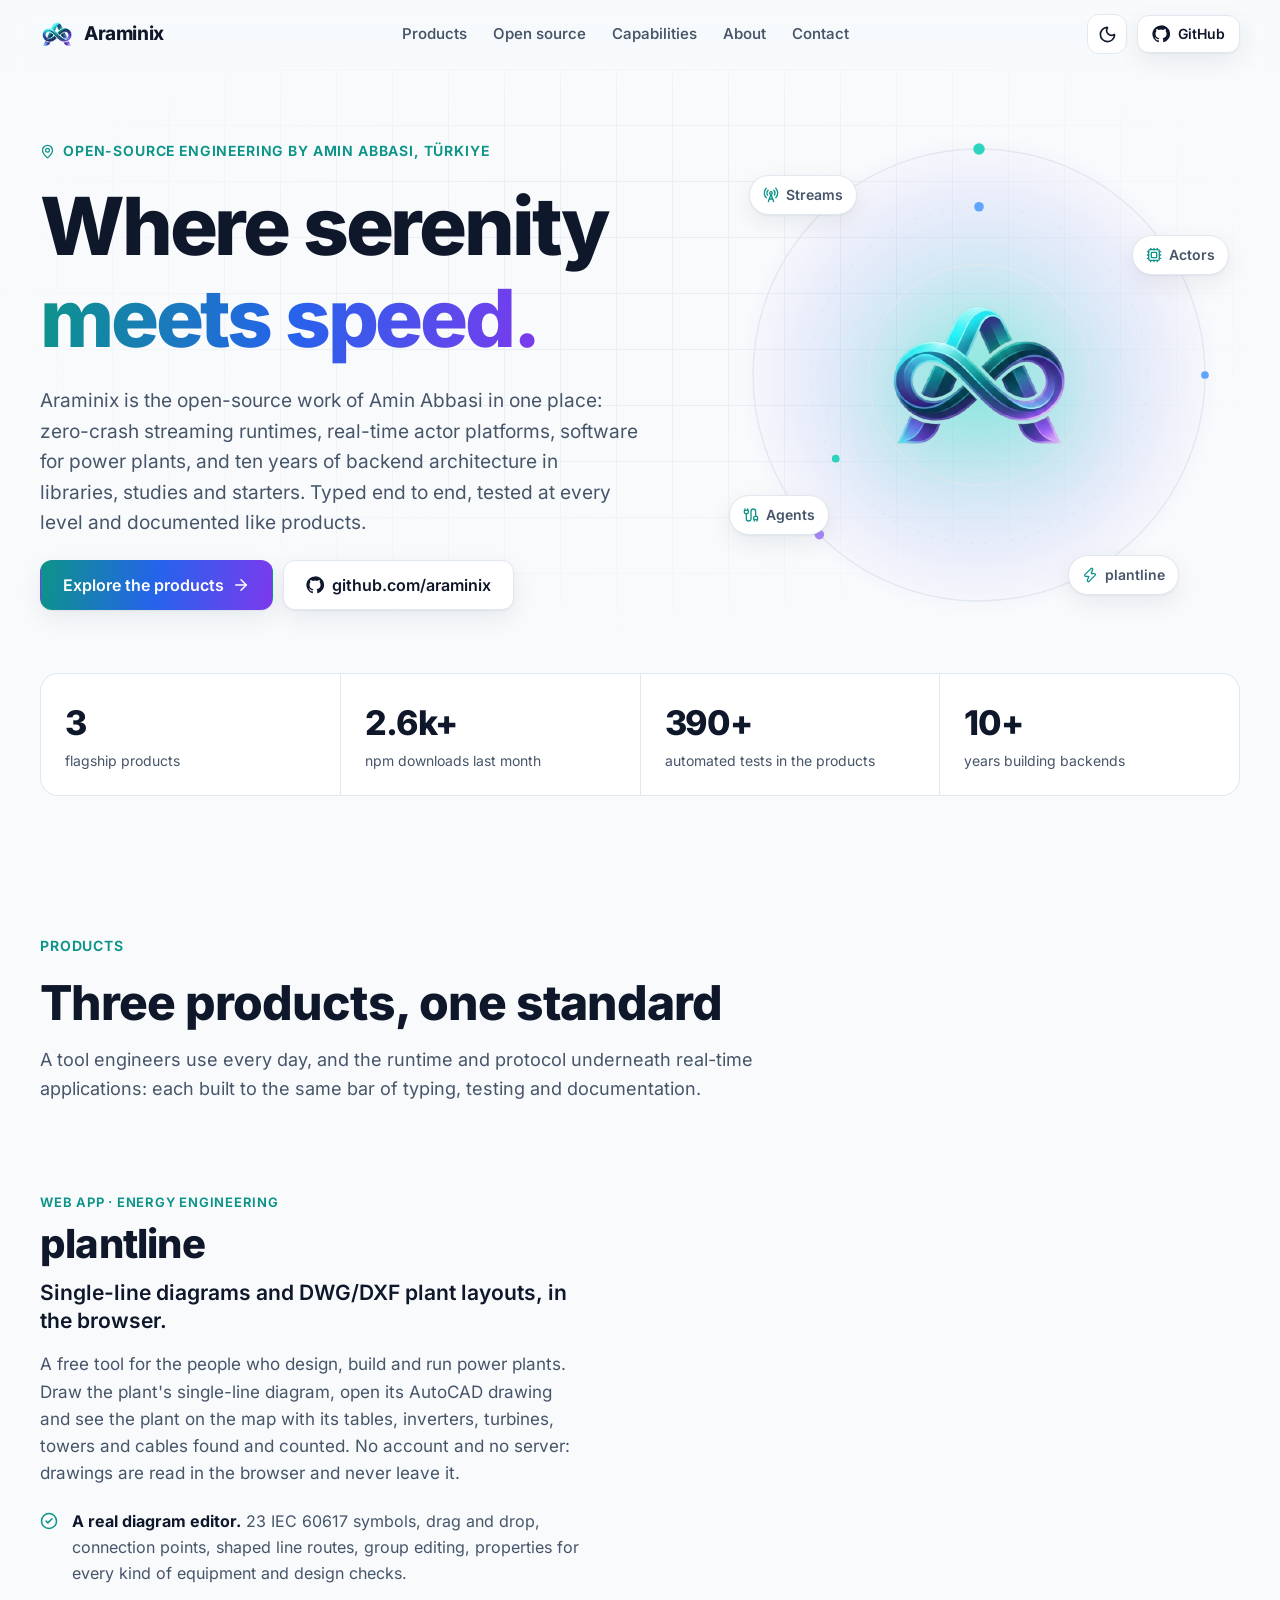
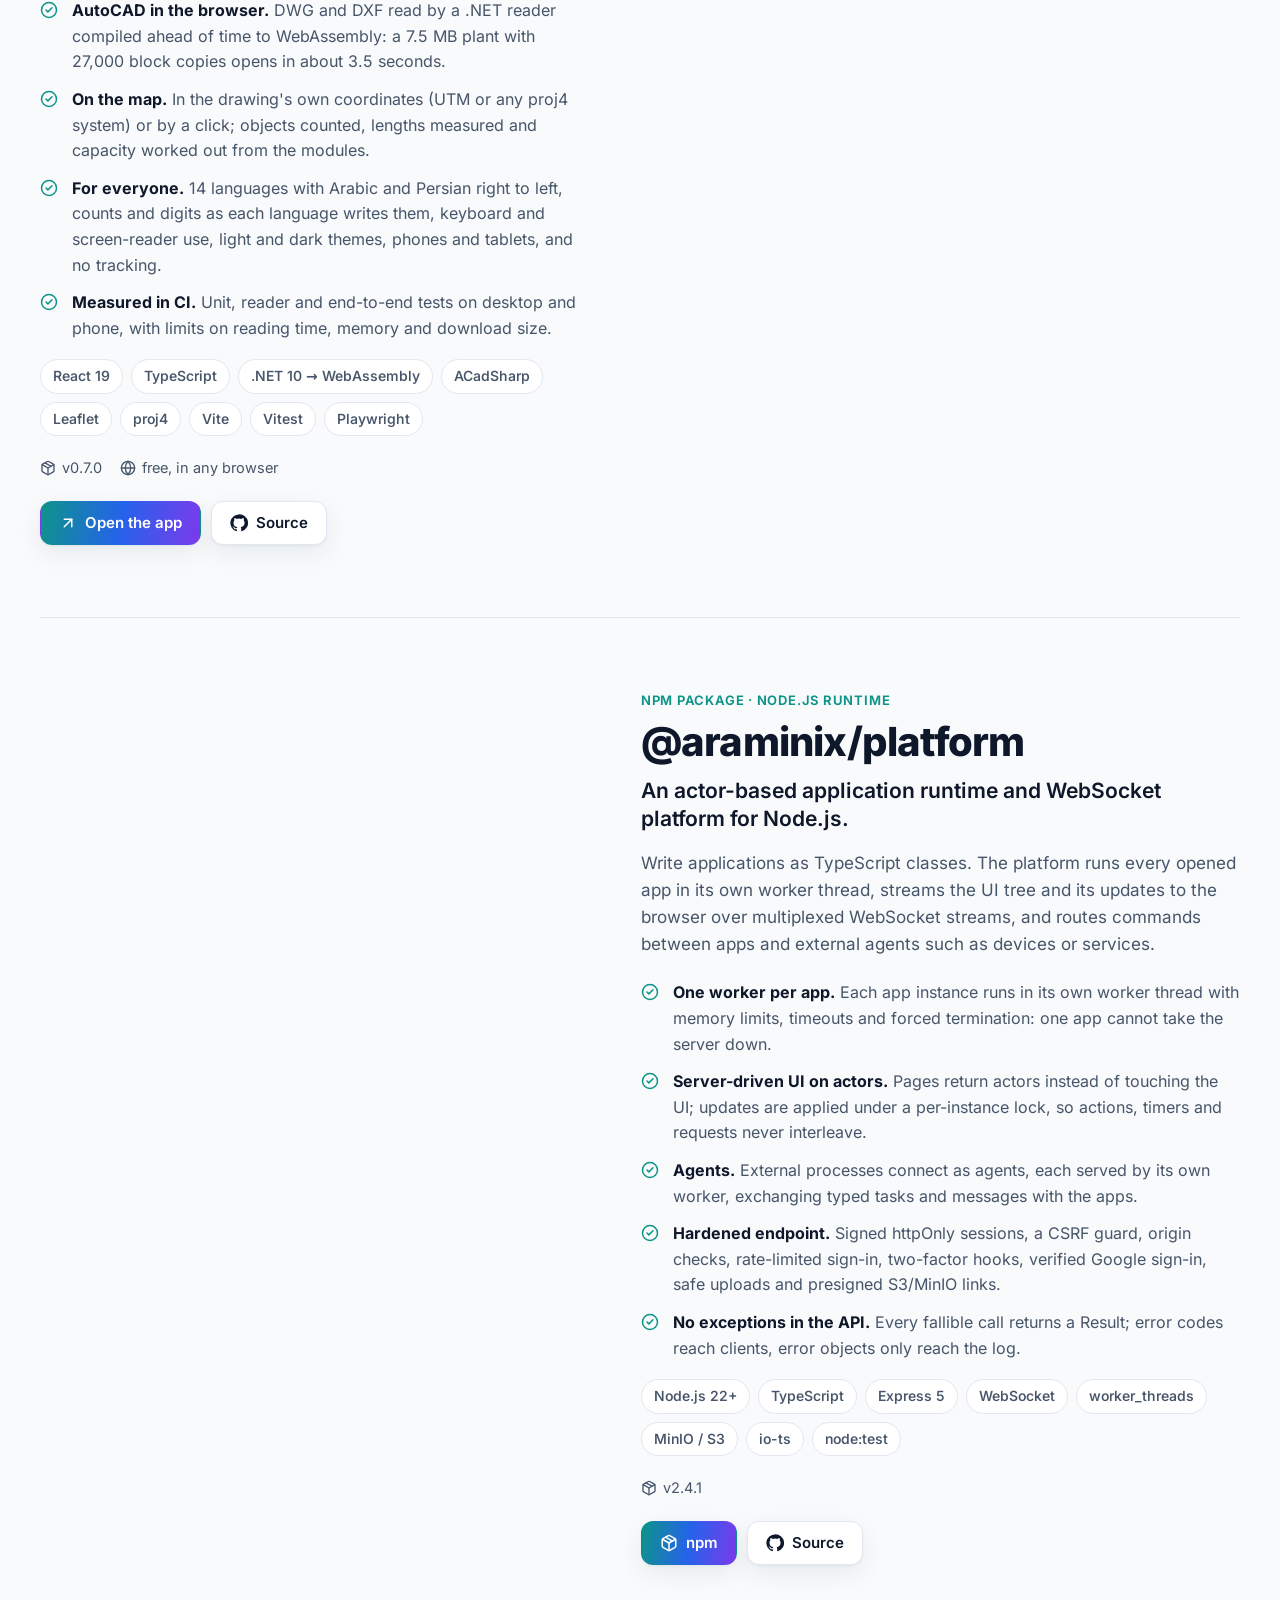
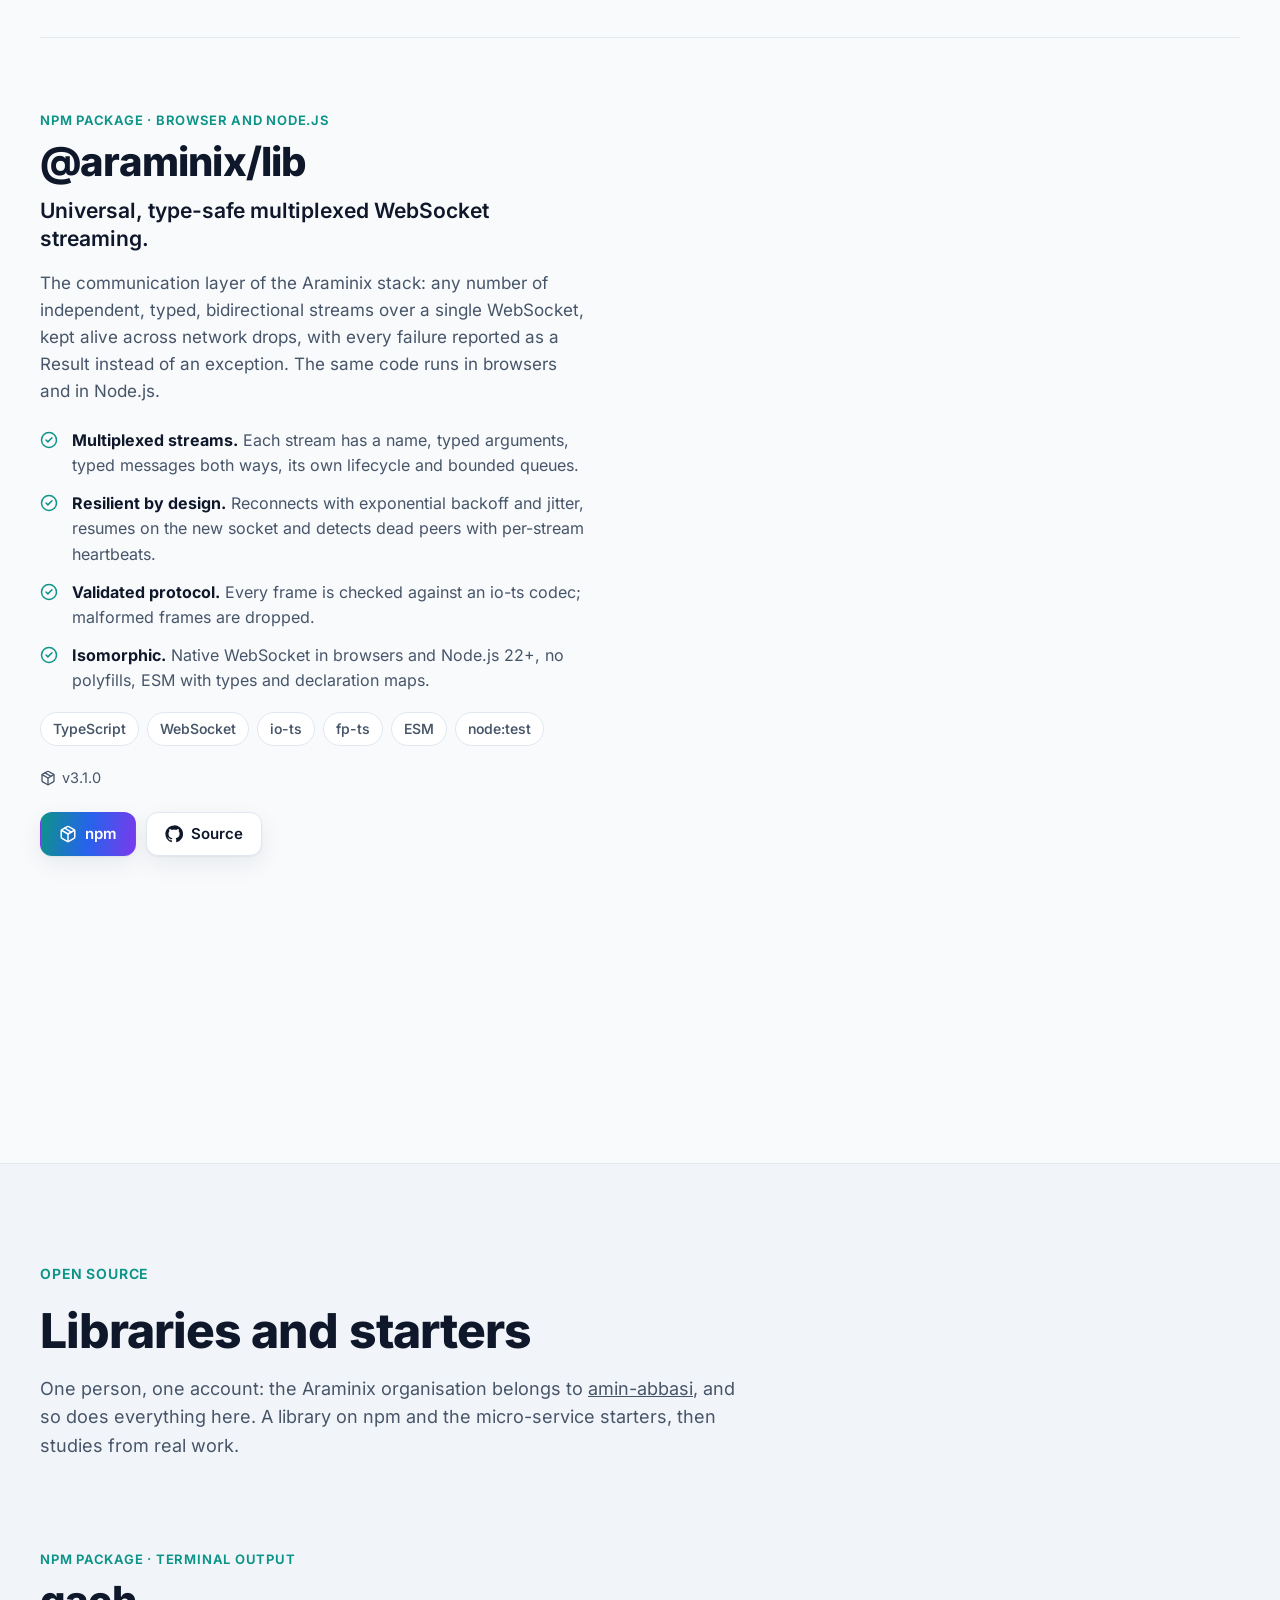
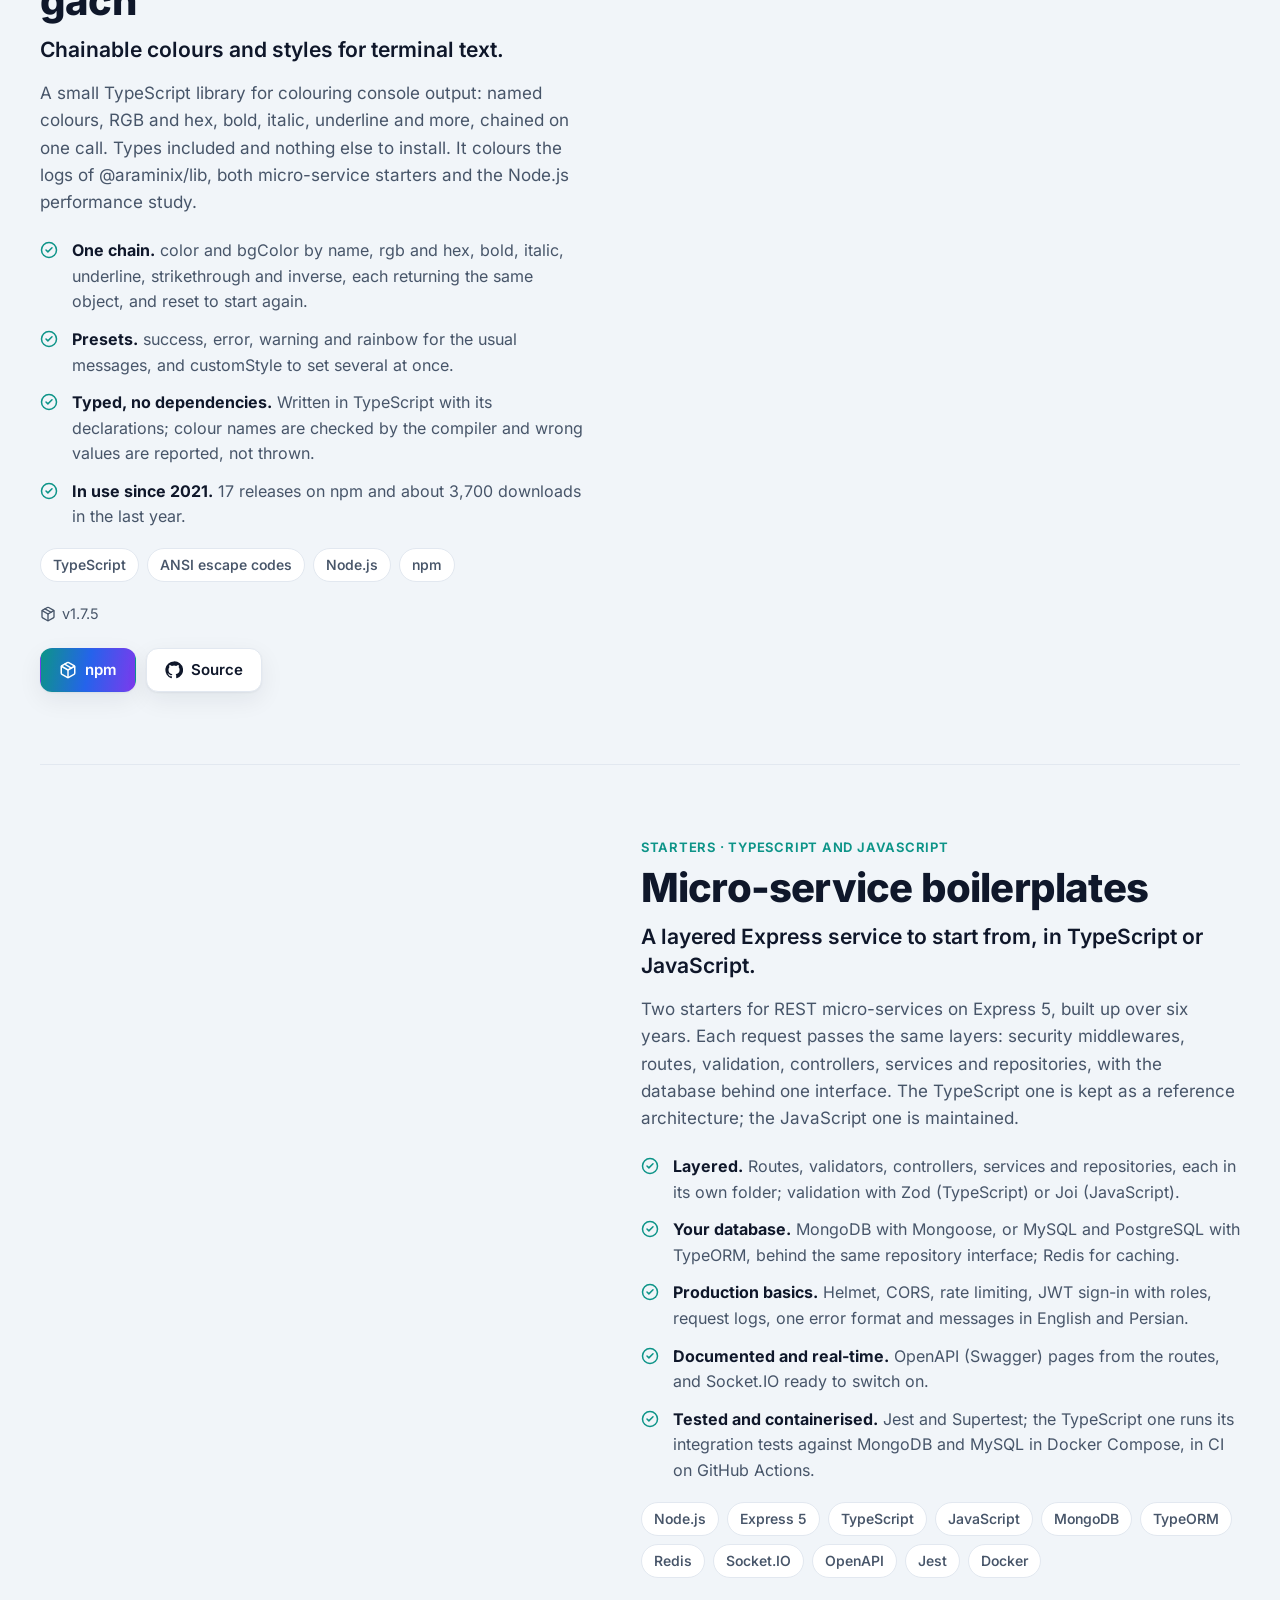
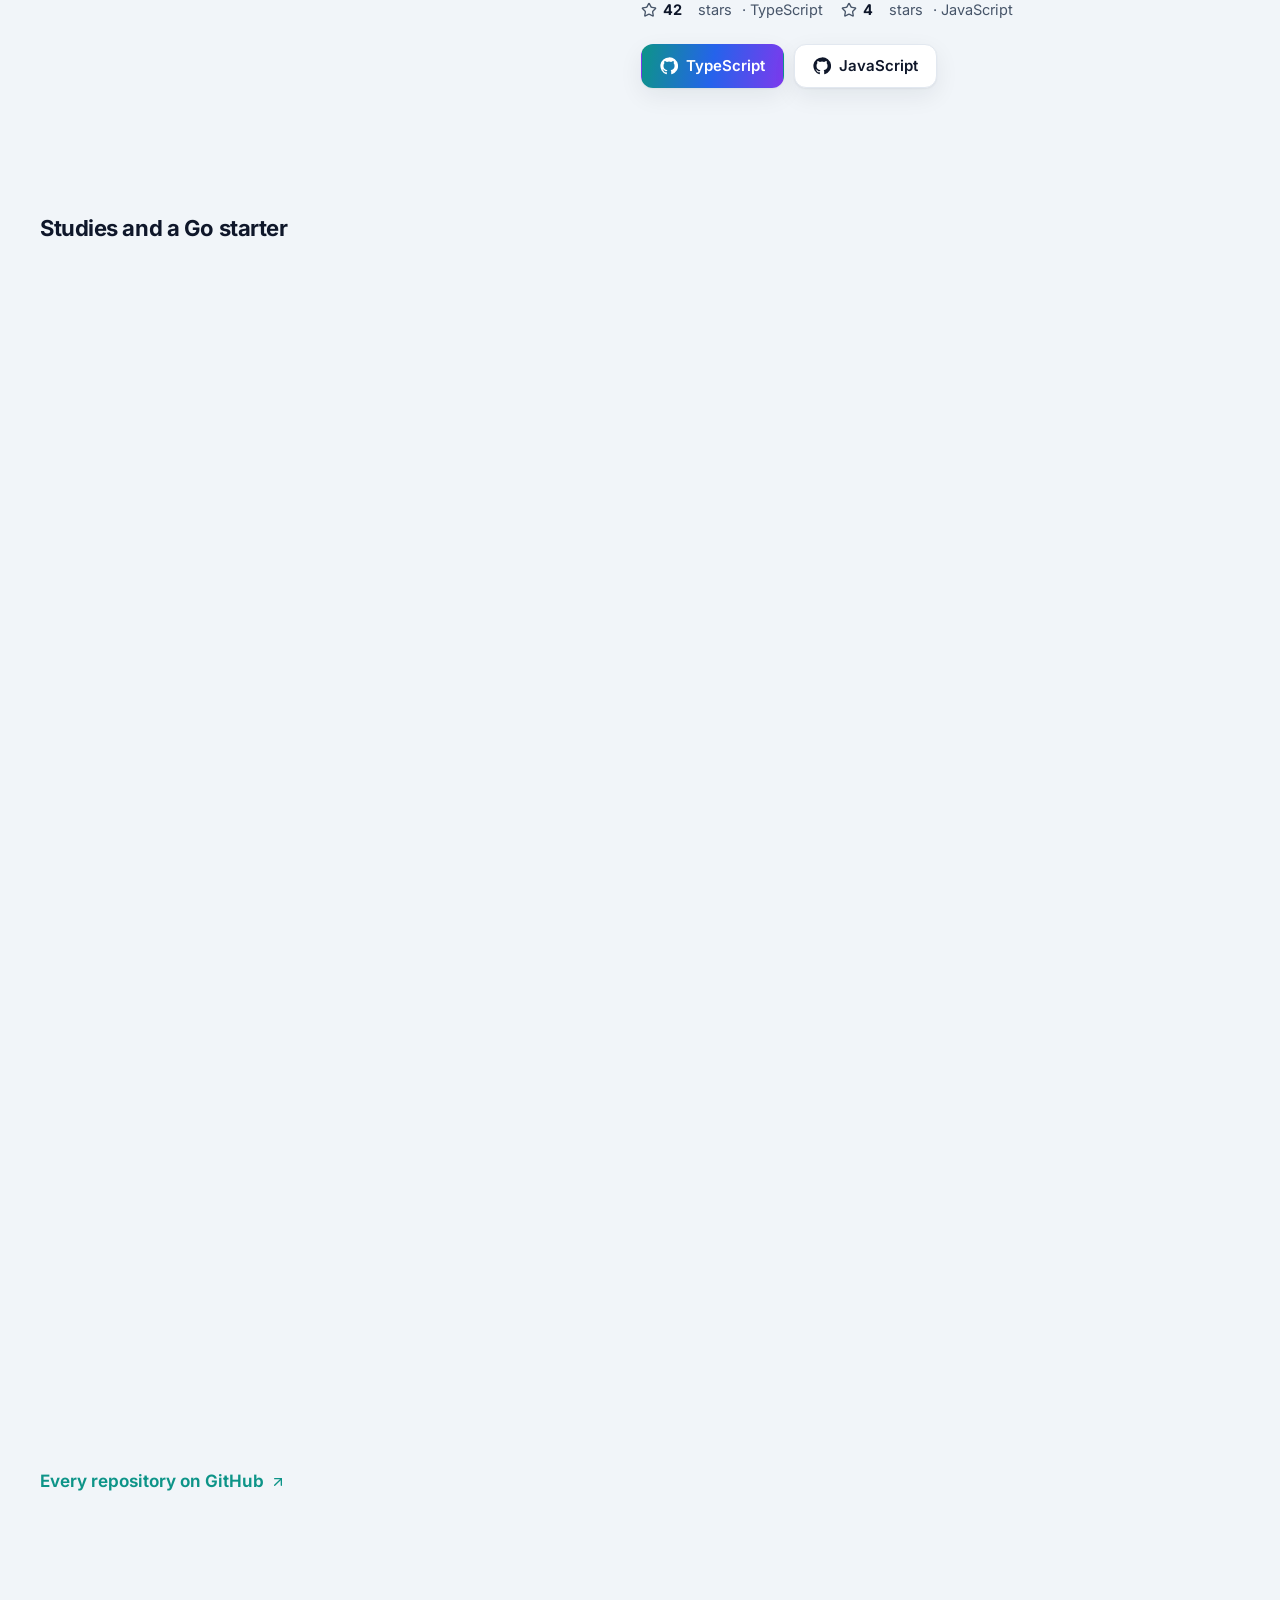
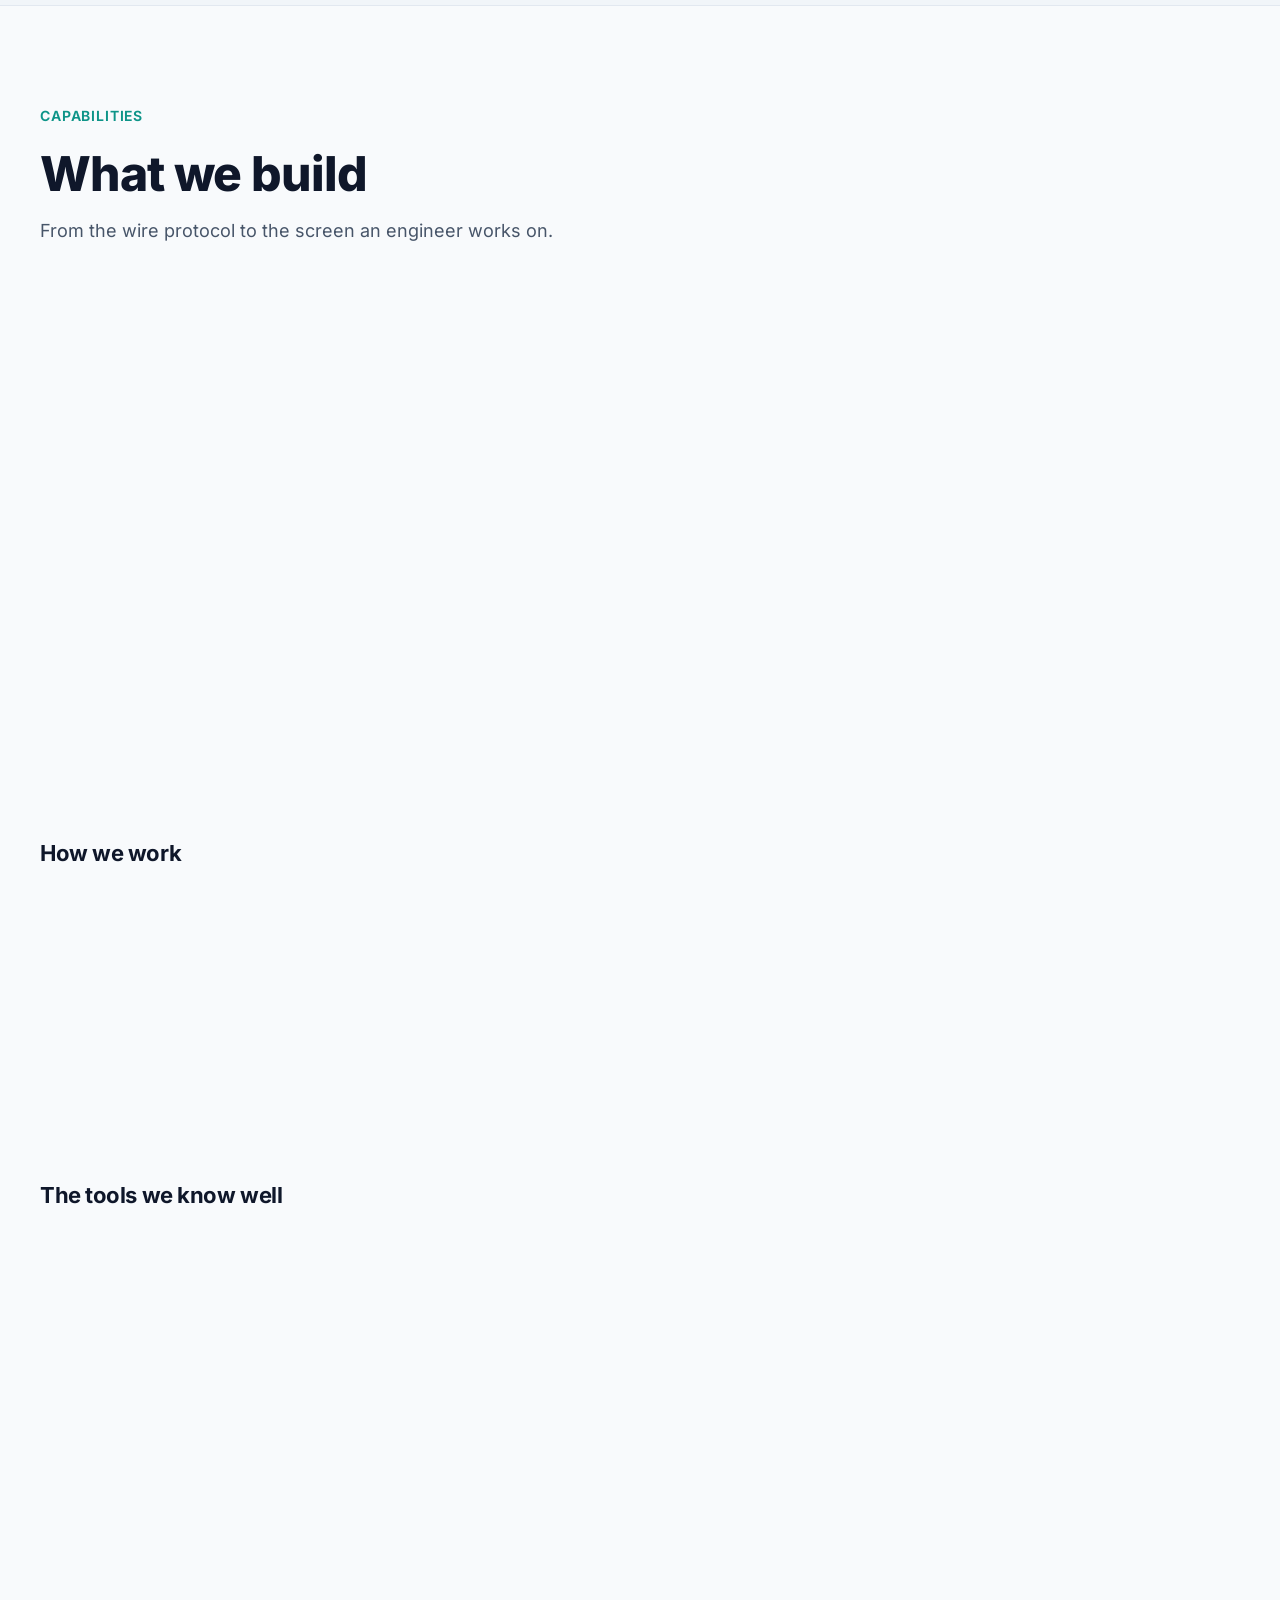
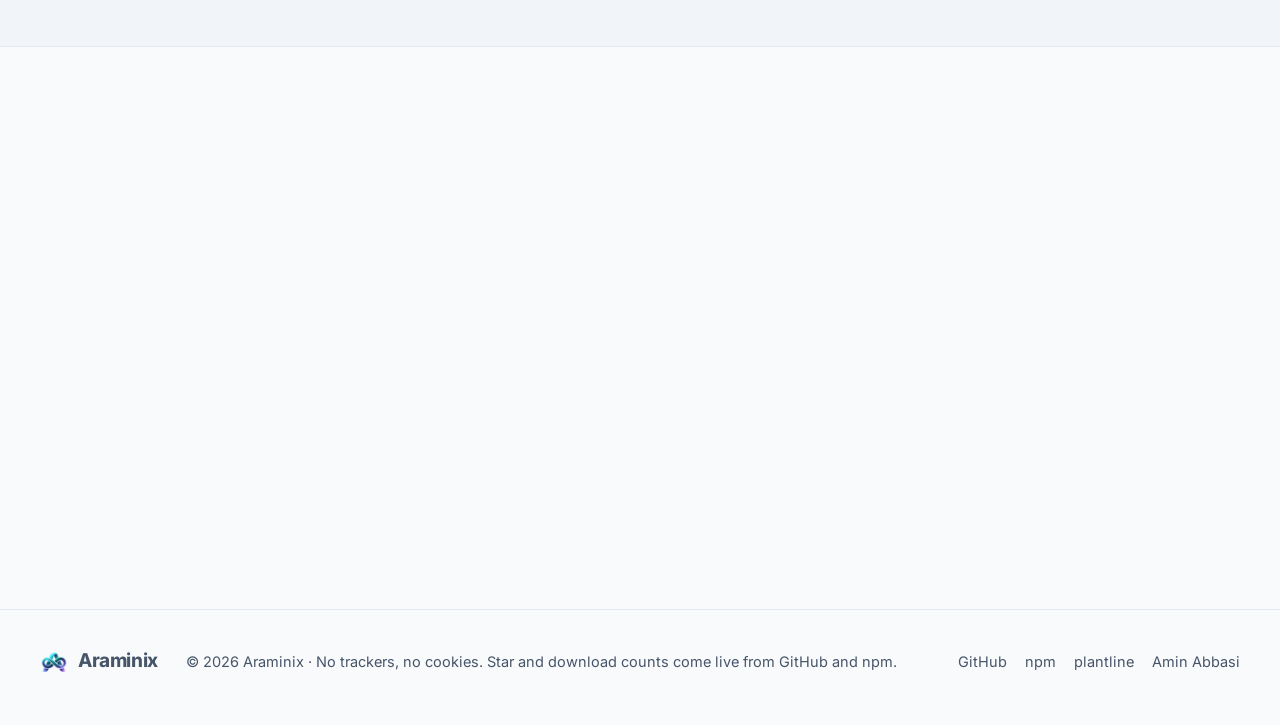
==== commit de968c45: "feat: gach and the boilerplates shown like the products; only repos worth advertising - gach (npm) a" ====
--- a/index.html
+++ b/index.html
@@ -5,7 +5,7 @@
 <meta name="viewport" content="width=device-width, initial-scale=1, viewport-fit=cover">
 <meta http-equiv="Content-Security-Policy" content="default-src 'self'; img-src 'self' data:; style-src 'self'; script-src 'self'; font-src 'self'; connect-src https://api.github.com https://api.npmjs.org; object-src 'none'; base-uri 'self'; form-action 'none'">
 <title>Araminix · streaming runtimes, real-time platforms and energy software</title>
-<meta name="description" content="Araminix is Amin Abbasi's open-source work: plantline, @araminix/platform and @araminix/lib, and two dozen more repositories of libraries, architecture studies and starters.">
+<meta name="description" content="Araminix is Amin Abbasi's open-source work: plantline, @araminix/platform and @araminix/lib, the gach library, micro-service starters and architecture studies.">
 <link rel="canonical" href="https://araminix.github.io/">
 <meta name="theme-color" content="#070b14" media="(prefers-color-scheme: dark)">
 <meta name="theme-color" content="#f8fafc" media="(prefers-color-scheme: light)">
@@ -18,12 +18,12 @@
 <meta property="og:type" content="website">
 <meta property="og:url" content="https://araminix.github.io/">
 <meta property="og:title" content="Araminix · Where serenity meets speed.">
-<meta property="og:description" content="Araminix is Amin Abbasi's open-source work: plantline, @araminix/platform and @araminix/lib, and two dozen more repositories of libraries, architecture studies and starters.">
+<meta property="og:description" content="Araminix is Amin Abbasi's open-source work: plantline, @araminix/platform and @araminix/lib, the gach library, micro-service starters and architecture studies.">
 <meta property="og:image" content="https://araminix.github.io/assets/img/og.png">
 <meta property="og:image:width" content="1200">
 <meta property="og:image:height" content="630">
 <meta name="twitter:card" content="summary_large_image">
-<script type="application/ld+json">{"@context":"https://schema.org","@type":"Organization","name":"Araminix","url":"https://araminix.github.io/","logo":"https://araminix.github.io/assets/img/icon-180.png","description":"Araminix is Amin Abbasi's open-source work: plantline, @araminix/platform and @araminix/lib, and two dozen more repositories of libraries, architecture studies and starters.","founder":{"@type":"Person","name":"Amin Abbasi","url":"https://amin-abbasi.github.io/","sameAs":["https://github.com/amin-abbasi","https://amin-abbasi.github.io/","https://dev.to/amin4193","https://x.com/amin4193"]},"sameAs":["https://github.com/araminix","https://www.npmjs.com/org/araminix"]}</script>
+<script type="application/ld+json">{"@context":"https://schema.org","@type":"Organization","name":"Araminix","url":"https://araminix.github.io/","logo":"https://araminix.github.io/assets/img/icon-180.png","description":"Araminix is Amin Abbasi's open-source work: plantline, @araminix/platform and @araminix/lib, the gach library, micro-service starters and architecture studies.","founder":{"@type":"Person","name":"Amin Abbasi","url":"https://amin-abbasi.github.io/","sameAs":["https://github.com/amin-abbasi","https://amin-abbasi.github.io/","https://dev.to/amin4193","https://x.com/amin4193"]},"sameAs":["https://github.com/araminix","https://www.npmjs.com/org/araminix"]}</script>
 </head>
 <body>
 <a class="skip" href="#main">Skip to the content</a>
@@ -67,7 +67,7 @@
   <span class="chip c4"><svg class="icon" width="16" height="16" viewBox="0 0 24 24" fill="none" stroke="currentColor" stroke-width="2" stroke-linecap="round" stroke-linejoin="round" aria-hidden="true"><path d="M15.914 4a1.5 1.5 0 00-2.474-1.561l-9 9A1.5 1.5 0 005.5 14h4.002a.5.5 0 01.471.666L8.086 20a1.5 1.5 0 002.475 1.56l9-9A1.5 1.5 0 0018.5 10h-3.997a.5.5 0 01-.472-.667z"/></svg>plantline</span>
 </div>
   </div>
-  <div class="wrap"><dl class="stats"><div><dt>flagship products</dt><dd>3</dd></div><div><dt>open-source repositories</dt><dd>26</dd></div><div><dt>npm downloads last month</dt><dd data-live="npm-total">2.7k+</dd></div><div><dt>automated tests in the products</dt><dd>390+</dd></div></dl></div>
+  <div class="wrap"><dl class="stats"><div><dt>flagship products</dt><dd>3</dd></div><div><dt>npm downloads last month</dt><dd data-live="npm-total">2.6k+</dd></div><div><dt>automated tests in the products</dt><dd>390+</dd></div><div><dt>years building backends</dt><dd>10+</dd></div></dl></div>
 </section>
 
 <section class="section" id="products">
@@ -94,7 +94,7 @@
   <figure class="frame back"><img src="assets/img/plantline/layout.webp" alt="plantline's plant layout: a solar plant on satellite imagery with an inverter described" width="1440" height="900" loading="lazy"></figure>
   <figure class="frame front">
     <img class="only-light" src="assets/img/plantline/diagram.webp" alt="plantline's diagram editor: a solar plant's single-line diagram with a transformer's properties" width="1440" height="900" loading="lazy">
-    <img class="only-dark" src="assets/img/plantline/dark.webp" alt="plantline's diagram editor in the dark theme with the diagram's checks" width="1440" height="900" loading="lazy">
+    <img class="only-dark" src="assets/img/plantline/dark.webp" alt="plantline's diagram editor in the dark theme, its language list open: 14 languages, each with its flag" width="1440" height="900" loading="lazy">
   </figure>
   <figure class="frame phone"><img src="assets/img/plantline/phone.webp" alt="plantline on a phone, in Persian, right to left" width="412" height="839" loading="lazy"></figure>
 </div></div>
@@ -179,312 +179,132 @@
 
 <section class="section alt" id="open-source">
   <div class="wrap">
-    <header class="section-head"><p class="eyebrow">Open source</p><h2>Everything on GitHub</h2><p>One person, one account: the Araminix organisation belongs to <a href="https://github.com/amin-abbasi" rel="noopener" target="_blank">amin-abbasi</a>, and so does everything else here. Beside the three products, 23 public repositories of libraries, architecture studies, starters and samples, in TypeScript, JavaScript, Go and Python.</p></header>
-    <div class="filters" role="group" aria-label="Show repositories of a kind"><button type="button" class="filter on" data-filter="all" aria-pressed="true">All<span class="count">23</span></button><button type="button" class="filter" data-filter="tools" aria-pressed="false">Libraries and tools<span class="count">3</span></button><button type="button" class="filter" data-filter="studies" aria-pressed="false">Studies<span class="count">3</span></button><button type="button" class="filter" data-filter="starters" aria-pressed="false">Starters<span class="count">4</span></button><button type="button" class="filter" data-filter="samples" aria-pressed="false">Samples<span class="count">8</span></button><button type="button" class="filter" data-filter="challenges" aria-pressed="false">Coding challenges<span class="count">5</span></button></div>
-    <div class="grid repos" data-group>
-<article class="repo reveal" data-kind="starters">
-  <a class="repo-cover" href="https://github.com/amin-abbasi/typescript-boilerplate" rel="noopener" target="_blank" tabindex="-1" aria-hidden="true"><img src="assets/img/covers/typescript-boilerplate.svg" alt="" width="640" height="336" loading="lazy"></a>
-  <div class="repo-body">
-    <p class="kind">Starters</p>
-    <h3><a href="https://github.com/amin-abbasi/typescript-boilerplate" rel="noopener" target="_blank">TypeScript micro-service boilerplate</a></h3>
-    <p class="repo-path">amin-abbasi/typescript-boilerplate</p>
-    <p>A layered micro-service starter with Express, MongoDB, MySQL, Redis, Docker and OpenAPI, kept as a reference for hand-built TypeScript architecture.</p>
-    <ul class="chips"><li class="tag">Express</li><li class="tag">MongoDB</li><li class="tag">Redis</li><li class="tag">Docker</li></ul>
-  </div>
-  <footer class="repo-foot">
-    <span class="lang"><i class="dot ts"></i>TypeScript</span>
-    <span><svg class="icon" width="15" height="15" viewBox="0 0 24 24" fill="none" stroke="currentColor" stroke-width="2" stroke-linecap="round" stroke-linejoin="round" aria-hidden="true"><path d="M11.525 2.295a.53.53 0 0 1 .95 0l2.31 4.679a2.123 2.123 0 0 0 1.595 1.16l5.166.756a.53.53 0 0 1 .294.904l-3.736 3.638a2.123 2.123 0 0 0-.611 1.878l.882 5.14a.53.53 0 0 1-.771.56l-4.618-2.428a2.122 2.122 0 0 0-1.973 0L6.396 21.01a.53.53 0 0 1-.77-.56l.881-5.139a2.122 2.122 0 0 0-.611-1.879L2.16 9.795a.53.53 0 0 1 .294-.906l5.165-.755a2.122 2.122 0 0 0 1.597-1.16z"/></svg><b data-stars="amin-abbasi/typescript-boilerplate">42</b></span>
-    
-    
-  </footer>
-</article>
-<article class="repo reveal" data-kind="studies">
+    <header class="section-head"><p class="eyebrow">Open source</p><h2>Libraries and starters</h2><p>One person, one account: the Araminix organisation belongs to <a href="https://github.com/amin-abbasi" rel="noopener" target="_blank">amin-abbasi</a>, and so does everything here. A library on npm and the micro-service starters, then studies from real work.</p></header>
+    
+<article class="product" id="gach">
+  <div class="product-text">
+    <p class="kind">npm package · Terminal output</p>
+    <h3>gach</h3>
+    <p class="product-tagline">Chainable colours and styles for terminal text.</p>
+    <p>A small TypeScript library for colouring console output: named colours, RGB and hex, bold, italic, underline and more, chained on one call. Types included and nothing else to install. It colours the logs of @araminix/lib, both micro-service starters and the Node.js performance study.</p>
+    <ul class="points"><li><svg class="icon" width="18" height="18" viewBox="0 0 24 24" fill="none" stroke="currentColor" stroke-width="2" stroke-linecap="round" stroke-linejoin="round" aria-hidden="true"><circle cx="12" cy="12" r="10"/><path d="m16 9-5.5 5.5L8 12"/></svg><span><b>One chain.</b> color and bgColor by name, rgb and hex, bold, italic, underline, strikethrough and inverse, each returning the same object, and reset to start again.</span></li><li><svg class="icon" width="18" height="18" viewBox="0 0 24 24" fill="none" stroke="currentColor" stroke-width="2" stroke-linecap="round" stroke-linejoin="round" aria-hidden="true"><circle cx="12" cy="12" r="10"/><path d="m16 9-5.5 5.5L8 12"/></svg><span><b>Presets.</b> success, error, warning and rainbow for the usual messages, and customStyle to set several at once.</span></li><li><svg class="icon" width="18" height="18" viewBox="0 0 24 24" fill="none" stroke="currentColor" stroke-width="2" stroke-linecap="round" stroke-linejoin="round" aria-hidden="true"><circle cx="12" cy="12" r="10"/><path d="m16 9-5.5 5.5L8 12"/></svg><span><b>Typed, no dependencies.</b> Written in TypeScript with its declarations; colour names are checked by the compiler and wrong values are reported, not thrown.</span></li><li><svg class="icon" width="18" height="18" viewBox="0 0 24 24" fill="none" stroke="currentColor" stroke-width="2" stroke-linecap="round" stroke-linejoin="round" aria-hidden="true"><circle cx="12" cy="12" r="10"/><path d="m16 9-5.5 5.5L8 12"/></svg><span><b>In use since 2021.</b> 17 releases on npm and about 3,700 downloads in the last year.</span></li></ul>
+    <ul class="chips"><li class="chip">TypeScript</li><li class="chip">ANSI escape codes</li><li class="chip">Node.js</li><li class="chip">npm</li></ul>
+    <div class="meta">
+      <span hidden><svg class="icon" width="16" height="16" viewBox="0 0 24 24" fill="none" stroke="currentColor" stroke-width="2" stroke-linecap="round" stroke-linejoin="round" aria-hidden="true"><path d="M11.525 2.295a.53.53 0 0 1 .95 0l2.31 4.679a2.123 2.123 0 0 0 1.595 1.16l5.166.756a.53.53 0 0 1 .294.904l-3.736 3.638a2.123 2.123 0 0 0-.611 1.878l.882 5.14a.53.53 0 0 1-.771.56l-4.618-2.428a2.122 2.122 0 0 0-1.973 0L6.396 21.01a.53.53 0 0 1-.77-.56l.881-5.139a2.122 2.122 0 0 0-.611-1.879L2.16 9.795a.53.53 0 0 1 .294-.906l5.165-.755a2.122 2.122 0 0 0 1.597-1.16z"/></svg><b data-stars="amin-abbasi/gach"></b> <span class="unit">stars</span></span>
+      <span><svg class="icon" width="16" height="16" viewBox="0 0 24 24" fill="none" stroke="currentColor" stroke-width="2" stroke-linecap="round" stroke-linejoin="round" aria-hidden="true"><path d="M11 21.73a2 2 0 0 0 2 0l7-4A2 2 0 0 0 21 16V8a2 2 0 0 0-1-1.73l-7-4a2 2 0 0 0-2 0l-7 4A2 2 0 0 0 3 8v8a2 2 0 0 0 1 1.73z"/><path d="M12 22V12"/><polyline points="3.29 7 12 12 20.71 7"/><path d="m7.5 4.27 9 5.15"/></svg>v1.7.5</span>
+      <span hidden><svg class="icon" width="16" height="16" viewBox="0 0 24 24" fill="none" stroke="currentColor" stroke-width="2" stroke-linecap="round" stroke-linejoin="round" aria-hidden="true"><path d="M12 15V3"/><path d="M21 15v4a2 2 0 0 1-2 2H5a2 2 0 0 1-2-2v-4"/><path d="m7 10 5 5 5-5"/></svg><b data-npm="gach"></b> downloads last month</span>
+    </div>
+    <div class="actions"><a class="btn primary" href="https://www.npmjs.com/package/gach" rel="noopener" target="_blank"><svg class="icon" width="18" height="18" viewBox="0 0 24 24" fill="none" stroke="currentColor" stroke-width="2" stroke-linecap="round" stroke-linejoin="round" aria-hidden="true"><path d="M11 21.73a2 2 0 0 0 2 0l7-4A2 2 0 0 0 21 16V8a2 2 0 0 0-1-1.73l-7-4a2 2 0 0 0-2 0l-7 4A2 2 0 0 0 3 8v8a2 2 0 0 0 1 1.73z"/><path d="M12 22V12"/><polyline points="3.29 7 12 12 20.71 7"/><path d="m7.5 4.27 9 5.15"/></svg>npm</a><a class="btn" href="https://github.com/amin-abbasi/gach" rel="noopener" target="_blank"><svg class="icon" width="18" height="18" viewBox="0 0 24 24" fill="none" stroke="currentColor" stroke-width="2" stroke-linecap="round" stroke-linejoin="round" aria-hidden="true"><path fill="currentColor" stroke="none" d="M12 .5a11.5 11.5 0 0 0-3.64 22.41c.58.1.79-.25.79-.56v-2c-3.2.7-3.88-1.37-3.88-1.37-.52-1.34-1.28-1.69-1.28-1.69-1.05-.71.08-.7.08-.7 1.16.08 1.77 1.19 1.77 1.19 1.03 1.77 2.7 1.26 3.36.96.1-.75.4-1.26.73-1.55-2.55-.29-5.24-1.28-5.24-5.69 0-1.26.45-2.29 1.19-3.09-.12-.29-.52-1.46.11-3.05 0 0 .97-.31 3.17 1.18a11 11 0 0 1 5.77 0c2.2-1.49 3.17-1.18 3.17-1.18.63 1.59.23 2.76.11 3.05.74.8 1.19 1.83 1.19 3.09 0 4.42-2.7 5.4-5.26 5.68.41.36.78 1.06.78 2.14v3.17c0 .31.21.67.8.56A11.5 11.5 0 0 0 12 .5Z"/></svg>Source</a></div>
+  </div>
+  <div class="product-media reveal">
+<div class="art-card">
+  <div class="terminal" role="img" aria-label="A terminal showing lines styled with gach: a green success, a yellow warning, a red error, an orange hex colour and rainbow text">
+    <div class="terminal-bar"><i></i><i></i><i></i><span>node deploy.js</span></div>
+    <pre><span class="t-green t-b">✔ Deployed to production</span>
+<span class="t-yellow t-b t-i">⚠ Disk almost full</span>
+<span class="t-red t-b t-u">✖ Payment service is down</span>
+<span class="t-orange">Brand colour #FF7733</span>
+<span class="t-red">R</span><span class="t-yellow">e</span><span class="t-green">l</span><span class="t-cyan">e</span><span class="t-blue">a</span><span class="t-magenta">s</span><span class="t-red">e</span> <span class="t-green">1</span><span class="t-cyan">.</span><span class="t-blue">8</span> <span class="t-red">i</span><span class="t-yellow">s</span> <span class="t-cyan">o</span><span class="t-blue">u</span><span class="t-magenta">t</span></pre>
+  </div>
+  <pre class="code" aria-label="The code that styles those lines"><code><span class="k">import</span> gach <span class="k">from</span> <span class="s">'gach'</span>;
+
+console.<span class="f">log</span>(<span class="f">gach</span>(<span class="s">'✔ Deployed to production'</span>).<span class="f">success</span>().text);
+console.<span class="f">log</span>(<span class="f">gach</span>(<span class="s">'⚠ Disk almost full'</span>).<span class="f">warning</span>().text);
+console.<span class="f">log</span>(<span class="f">gach</span>(<span class="s">'✖ Payment service is down'</span>).<span class="f">error</span>().text);
+console.<span class="f">log</span>(<span class="f">gach</span>(<span class="s">'Brand colour #FF7733'</span>).<span class="f">hex</span>(<span class="s">'#FF7733'</span>).text);
+console.<span class="f">log</span>(<span class="f">gach</span>(<span class="s">'Release 1.8 is out'</span>).<span class="f">rainbow</span>().text);</code></pre>
+</div></div>
+</article>
+<article class="product flip" id="boilerplates">
+  <div class="product-text">
+    <p class="kind">Starters · TypeScript and JavaScript</p>
+    <h3>Micro-service boilerplates</h3>
+    <p class="product-tagline">A layered Express service to start from, in TypeScript or JavaScript.</p>
+    <p>Two starters for REST micro-services on Express 5, built up over six years. Each request passes the same layers: security middlewares, routes, validation, controllers, services and repositories, with the database behind one interface. The TypeScript one is kept as a reference architecture; the JavaScript one is maintained.</p>
+    <ul class="points"><li><svg class="icon" width="18" height="18" viewBox="0 0 24 24" fill="none" stroke="currentColor" stroke-width="2" stroke-linecap="round" stroke-linejoin="round" aria-hidden="true"><circle cx="12" cy="12" r="10"/><path d="m16 9-5.5 5.5L8 12"/></svg><span><b>Layered.</b> Routes, validators, controllers, services and repositories, each in its own folder; validation with Zod (TypeScript) or Joi (JavaScript).</span></li><li><svg class="icon" width="18" height="18" viewBox="0 0 24 24" fill="none" stroke="currentColor" stroke-width="2" stroke-linecap="round" stroke-linejoin="round" aria-hidden="true"><circle cx="12" cy="12" r="10"/><path d="m16 9-5.5 5.5L8 12"/></svg><span><b>Your database.</b> MongoDB with Mongoose, or MySQL and PostgreSQL with TypeORM, behind the same repository interface; Redis for caching.</span></li><li><svg class="icon" width="18" height="18" viewBox="0 0 24 24" fill="none" stroke="currentColor" stroke-width="2" stroke-linecap="round" stroke-linejoin="round" aria-hidden="true"><circle cx="12" cy="12" r="10"/><path d="m16 9-5.5 5.5L8 12"/></svg><span><b>Production basics.</b> Helmet, CORS, rate limiting, JWT sign-in with roles, request logs, one error format and messages in English and Persian.</span></li><li><svg class="icon" width="18" height="18" viewBox="0 0 24 24" fill="none" stroke="currentColor" stroke-width="2" stroke-linecap="round" stroke-linejoin="round" aria-hidden="true"><circle cx="12" cy="12" r="10"/><path d="m16 9-5.5 5.5L8 12"/></svg><span><b>Documented and real-time.</b> OpenAPI (Swagger) pages from the routes, and Socket.IO ready to switch on.</span></li><li><svg class="icon" width="18" height="18" viewBox="0 0 24 24" fill="none" stroke="currentColor" stroke-width="2" stroke-linecap="round" stroke-linejoin="round" aria-hidden="true"><circle cx="12" cy="12" r="10"/><path d="m16 9-5.5 5.5L8 12"/></svg><span><b>Tested and containerised.</b> Jest and Supertest; the TypeScript one runs its integration tests against MongoDB and MySQL in Docker Compose, in CI on GitHub Actions.</span></li></ul>
+    <ul class="chips"><li class="chip">Node.js</li><li class="chip">Express 5</li><li class="chip">TypeScript</li><li class="chip">JavaScript</li><li class="chip">MongoDB</li><li class="chip">TypeORM</li><li class="chip">Redis</li><li class="chip">Socket.IO</li><li class="chip">OpenAPI</li><li class="chip">Jest</li><li class="chip">Docker</li></ul>
+    <div class="meta"><span><svg class="icon" width="16" height="16" viewBox="0 0 24 24" fill="none" stroke="currentColor" stroke-width="2" stroke-linecap="round" stroke-linejoin="round" aria-hidden="true"><path d="M11.525 2.295a.53.53 0 0 1 .95 0l2.31 4.679a2.123 2.123 0 0 0 1.595 1.16l5.166.756a.53.53 0 0 1 .294.904l-3.736 3.638a2.123 2.123 0 0 0-.611 1.878l.882 5.14a.53.53 0 0 1-.771.56l-4.618-2.428a2.122 2.122 0 0 0-1.973 0L6.396 21.01a.53.53 0 0 1-.77-.56l.881-5.139a2.122 2.122 0 0 0-.611-1.879L2.16 9.795a.53.53 0 0 1 .294-.906l5.165-.755a2.122 2.122 0 0 0 1.597-1.16z"/></svg><b data-stars="amin-abbasi/typescript-boilerplate">42</b>&nbsp;<span class="unit">stars</span>&nbsp;· TypeScript</span><span><svg class="icon" width="16" height="16" viewBox="0 0 24 24" fill="none" stroke="currentColor" stroke-width="2" stroke-linecap="round" stroke-linejoin="round" aria-hidden="true"><path d="M11.525 2.295a.53.53 0 0 1 .95 0l2.31 4.679a2.123 2.123 0 0 0 1.595 1.16l5.166.756a.53.53 0 0 1 .294.904l-3.736 3.638a2.123 2.123 0 0 0-.611 1.878l.882 5.14a.53.53 0 0 1-.771.56l-4.618-2.428a2.122 2.122 0 0 0-1.973 0L6.396 21.01a.53.53 0 0 1-.77-.56l.881-5.139a2.122 2.122 0 0 0-.611-1.879L2.16 9.795a.53.53 0 0 1 .294-.906l5.165-.755a2.122 2.122 0 0 0 1.597-1.16z"/></svg><b data-stars="amin-abbasi/javascript-boilerplate">4</b>&nbsp;<span class="unit">stars</span>&nbsp;· JavaScript</span>
+    </div>
+    <div class="actions"><a class="btn primary" href="https://github.com/amin-abbasi/typescript-boilerplate" rel="noopener" target="_blank"><svg class="icon" width="18" height="18" viewBox="0 0 24 24" fill="none" stroke="currentColor" stroke-width="2" stroke-linecap="round" stroke-linejoin="round" aria-hidden="true"><path fill="currentColor" stroke="none" d="M12 .5a11.5 11.5 0 0 0-3.64 22.41c.58.1.79-.25.79-.56v-2c-3.2.7-3.88-1.37-3.88-1.37-.52-1.34-1.28-1.69-1.28-1.69-1.05-.71.08-.7.08-.7 1.16.08 1.77 1.19 1.77 1.19 1.03 1.77 2.7 1.26 3.36.96.1-.75.4-1.26.73-1.55-2.55-.29-5.24-1.28-5.24-5.69 0-1.26.45-2.29 1.19-3.09-.12-.29-.52-1.46.11-3.05 0 0 .97-.31 3.17 1.18a11 11 0 0 1 5.77 0c2.2-1.49 3.17-1.18 3.17-1.18.63 1.59.23 2.76.11 3.05.74.8 1.19 1.83 1.19 3.09 0 4.42-2.7 5.4-5.26 5.68.41.36.78 1.06.78 2.14v3.17c0 .31.21.67.8.56A11.5 11.5 0 0 0 12 .5Z"/></svg>TypeScript</a><a class="btn" href="https://github.com/amin-abbasi/javascript-boilerplate" rel="noopener" target="_blank"><svg class="icon" width="18" height="18" viewBox="0 0 24 24" fill="none" stroke="currentColor" stroke-width="2" stroke-linecap="round" stroke-linejoin="round" aria-hidden="true"><path fill="currentColor" stroke="none" d="M12 .5a11.5 11.5 0 0 0-3.64 22.41c.58.1.79-.25.79-.56v-2c-3.2.7-3.88-1.37-3.88-1.37-.52-1.34-1.28-1.69-1.28-1.69-1.05-.71.08-.7.08-.7 1.16.08 1.77 1.19 1.77 1.19 1.03 1.77 2.7 1.26 3.36.96.1-.75.4-1.26.73-1.55-2.55-.29-5.24-1.28-5.24-5.69 0-1.26.45-2.29 1.19-3.09-.12-.29-.52-1.46.11-3.05 0 0 .97-.31 3.17 1.18a11 11 0 0 1 5.77 0c2.2-1.49 3.17-1.18 3.17-1.18.63 1.59.23 2.76.11 3.05.74.8 1.19 1.83 1.19 3.09 0 4.42-2.7 5.4-5.26 5.68.41.36.78 1.06.78 2.14v3.17c0 .31.21.67.8.56A11.5 11.5 0 0 0 12 .5Z"/></svg>JavaScript</a></div>
+  </div>
+  <div class="product-media reveal"><div class="art-card">
+<svg viewBox="0 0 600 380" class="art" role="img" aria-label="A request passes the middlewares, then routes, validation, controllers, services and repositories; the repositories reach MongoDB or MySQL and PostgreSQL; OpenAPI pages, Socket.IO and Redis sit beside">
+  <g class="art-box "><rect x="16" y="12" width="110" height="60" rx="12"/><text x="30" y="36" class="art-t">Request</text><text x="30" y="54" class="art-s">HTTP · JSON</text></g>
+  <g class="art-box outer"><rect x="150" y="12" width="434" height="60" rx="12"/><text x="164" y="36" class="art-t">Middlewares</text><text x="164" y="54" class="art-s">helmet · CORS · rate limit · JWT and roles · i18n · request logs</text></g>
+  <g class="art-box worker"><rect x="150" y="92" width="220" height="48" rx="12"/><text x="164" y="116" class="art-t">Routes</text><text x="164" y="134" class="art-s">/api/…</text></g><g class="art-box worker"><rect x="150" y="148" width="220" height="48" rx="12"/><text x="164" y="172" class="art-t">Validation</text><text x="164" y="190" class="art-s">Zod or Joi</text></g><g class="art-box worker"><rect x="150" y="204" width="220" height="48" rx="12"/><text x="164" y="228" class="art-t">Controllers</text><text x="164" y="246" class="art-s">one per resource</text></g><g class="art-box worker"><rect x="150" y="260" width="220" height="48" rx="12"/><text x="164" y="284" class="art-t">Services</text><text x="164" y="302" class="art-s">the business rules</text></g><g class="art-box worker"><rect x="150" y="316" width="220" height="48" rx="12"/><text x="164" y="340" class="art-t">Repositories</text><text x="164" y="358" class="art-s">one interface</text></g>
+  <g class="art-box agent"><rect x="404" y="92" width="180" height="48" rx="12"/><text x="418" y="116" class="art-t">OpenAPI pages</text><text x="418" y="134" class="art-s">from the routes</text></g>
+  <g class="art-box agent"><rect x="404" y="148" width="180" height="48" rx="12"/><text x="418" y="172" class="art-t">Socket.IO</text><text x="418" y="190" class="art-s">ready to switch on</text></g>
+  <g class="art-box agent"><rect x="404" y="260" width="180" height="48" rx="12"/><text x="418" y="284" class="art-t">Redis</text><text x="418" y="302" class="art-s">cache</text></g>
+  <g class="art-box "><rect x="404" y="316" width="86" height="48" rx="12"/><text x="418" y="340" class="art-t">MongoDB</text><text x="418" y="358" class="art-s">Mongoose</text></g>
+  <g class="art-box "><rect x="498" y="316" width="86" height="48" rx="12"/><text x="512" y="340" class="art-t">SQL</text><text x="512" y="358" class="art-s">TypeORM</text></g>
+  <g class="art-box "><rect x="16" y="92" width="110" height="272" rx="12"/><text x="30" y="116" class="art-t">Tested</text></g>
+  <text x="30" y="140" class="art-s">Jest</text><text x="30" y="162" class="art-s">Supertest</text><text x="30" y="184" class="art-s">Docker</text><text x="30" y="206" class="art-s">Compose</text><text x="30" y="228" class="art-s">GitHub</text><text x="30" y="246" class="art-s">Actions</text>
+  <path d="M126 42 H150 M260 72 V92 M260 140 V148 M260 196 V204 M260 252 V260 M260 308 V316 M370 116 H404 M370 284 H404 M370 340 H404" class="wire"/>
+</svg></div></div>
+</article>
+    <h3 class="sub-head">Studies and a Go starter</h3>
+    <div class="grid repos">
+<article class="repo reveal">
   <a class="repo-cover" href="https://github.com/amin-abbasi/arango-edge-patterns" rel="noopener" target="_blank" tabindex="-1" aria-hidden="true"><img src="assets/img/covers/arango-edge-patterns.svg" alt="" width="640" height="336" loading="lazy"></a>
   <div class="repo-body">
-    <p class="kind">Studies</p>
-    <h3><a href="https://github.com/amin-abbasi/arango-edge-patterns" rel="noopener" target="_blank">ArangoDB edge patterns for ERP</a></h3>
+    <p class="kind">Study</p>
+    <h4><a href="https://github.com/amin-abbasi/arango-edge-patterns" rel="noopener" target="_blank">ArangoDB edge patterns for ERP</a></h4>
     <p class="repo-path">amin-abbasi/arango-edge-patterns</p>
-    <p>Graph patterns from real ERP systems: category trees, warehouse hierarchies and traversals on ArangoDB edge collections, with the article that explains them.</p>
-    <ul class="chips"><li class="tag">ArangoDB</li><li class="tag">Graphs</li><li class="tag">ERP</li></ul>
+    <p>Graph patterns from real ERP systems: category trees, warehouse hierarchies and traversals on ArangoDB edge collections, tested against a real database, with the article that explains them.</p>
+    <ul class="chips"><li class="tag">ArangoDB</li><li class="tag">Graphs</li><li class="tag">ERP</li><li class="tag">Jest</li></ul>
   </div>
   <footer class="repo-foot">
     <span class="lang"><i class="dot ts"></i>TypeScript</span>
     <span><svg class="icon" width="15" height="15" viewBox="0 0 24 24" fill="none" stroke="currentColor" stroke-width="2" stroke-linecap="round" stroke-linejoin="round" aria-hidden="true"><path d="M11.525 2.295a.53.53 0 0 1 .95 0l2.31 4.679a2.123 2.123 0 0 0 1.595 1.16l5.166.756a.53.53 0 0 1 .294.904l-3.736 3.638a2.123 2.123 0 0 0-.611 1.878l.882 5.14a.53.53 0 0 1-.771.56l-4.618-2.428a2.122 2.122 0 0 0-1.973 0L6.396 21.01a.53.53 0 0 1-.77-.56l.881-5.139a2.122 2.122 0 0 0-.611-1.879L2.16 9.795a.53.53 0 0 1 .294-.906l5.165-.755a2.122 2.122 0 0 0 1.597-1.16z"/></svg><b data-stars="amin-abbasi/arango-edge-patterns">2</b></span>
-    
     <a href="https://dev.to/amin4193/escaping-recursive-hell-building-erp-hierarchies-with-arangodb-edges-751" rel="noopener" target="_blank"><svg class="icon" width="15" height="15" viewBox="0 0 24 24" fill="none" stroke="currentColor" stroke-width="2" stroke-linecap="round" stroke-linejoin="round" aria-hidden="true"><path d="M15 18h-5"/><path d="M18 14h-8"/><path d="M4 22h16a2 2 0 0 0 2-2V4a2 2 0 0 0-2-2H8a2 2 0 0 0-2 2v16a2 2 0 0 1-4 0v-9a2 2 0 0 1 2-2h2"/><rect width="8" height="4" x="10" y="6" rx="1"/></svg>Article on DEV</a>
   </footer>
 </article>
-<article class="repo reveal" data-kind="studies">
+<article class="repo reveal">
   <a class="repo-cover" href="https://github.com/amin-abbasi/node-performance-gotchas" rel="noopener" target="_blank" tabindex="-1" aria-hidden="true"><img src="assets/img/covers/node-performance-gotchas.svg" alt="" width="640" height="336" loading="lazy"></a>
   <div class="repo-body">
-    <p class="kind">Studies</p>
-    <h3><a href="https://github.com/amin-abbasi/node-performance-gotchas" rel="noopener" target="_blank">The Leaky Pipe: Node.js performance gotchas</a></h3>
+    <p class="kind">Study</p>
+    <h4><a href="https://github.com/amin-abbasi/node-performance-gotchas" rel="noopener" target="_blank">The Leaky Pipe: Node.js performance gotchas</a></h4>
     <p class="repo-path">amin-abbasi/node-performance-gotchas</p>
-    <p>Memory leaks, event-loop blocking and stream backpressure, each with the problem and the fix side by side and measured.</p>
+    <p>Memory leaks, event-loop blocking and stream backpressure, each as a problem endpoint and a fixed one, with scripts that load them and show the difference.</p>
     <ul class="chips"><li class="tag">Node.js</li><li class="tag">V8</li><li class="tag">Streams</li></ul>
   </div>
   <footer class="repo-foot">
     <span class="lang"><i class="dot ts"></i>TypeScript</span>
     <span><svg class="icon" width="15" height="15" viewBox="0 0 24 24" fill="none" stroke="currentColor" stroke-width="2" stroke-linecap="round" stroke-linejoin="round" aria-hidden="true"><path d="M11.525 2.295a.53.53 0 0 1 .95 0l2.31 4.679a2.123 2.123 0 0 0 1.595 1.16l5.166.756a.53.53 0 0 1 .294.904l-3.736 3.638a2.123 2.123 0 0 0-.611 1.878l.882 5.14a.53.53 0 0 1-.771.56l-4.618-2.428a2.122 2.122 0 0 0-1.973 0L6.396 21.01a.53.53 0 0 1-.77-.56l.881-5.139a2.122 2.122 0 0 0-.611-1.879L2.16 9.795a.53.53 0 0 1 .294-.906l5.165-.755a2.122 2.122 0 0 0 1.597-1.16z"/></svg><b data-stars="amin-abbasi/node-performance-gotchas">3</b></span>
     
-    
   </footer>
 </article>
-<article class="repo reveal" data-kind="studies">
+<article class="repo reveal">
   <a class="repo-cover" href="https://github.com/amin-abbasi/system-design-flash-sale" rel="noopener" target="_blank" tabindex="-1" aria-hidden="true"><img src="assets/img/covers/system-design-flash-sale.svg" alt="" width="640" height="336" loading="lazy"></a>
   <div class="repo-body">
-    <p class="kind">Studies</p>
-    <h3><a href="https://github.com/amin-abbasi/system-design-flash-sale" rel="noopener" target="_blank">FlashScale: a flash-sale system design</a></h3>
+    <p class="kind">Study</p>
+    <h4><a href="https://github.com/amin-abbasi/system-design-flash-sale" rel="noopener" target="_blank">FlashScale: a flash-sale system design</a></h4>
     <p class="repo-path">amin-abbasi/system-design-flash-sale</p>
-    <p>Sharding, cache-aside and load balancing that survive a Black Friday spike, runnable locally with live metrics.</p>
+    <p>Sharding, cache-aside and load balancing simulated in one process, with stress tests from ten thousand to a million orders.</p>
     <ul class="chips"><li class="tag">Sharding</li><li class="tag">Caching</li><li class="tag">Load balancing</li></ul>
   </div>
   <footer class="repo-foot">
     <span class="lang"><i class="dot ts"></i>TypeScript</span>
     <span><svg class="icon" width="15" height="15" viewBox="0 0 24 24" fill="none" stroke="currentColor" stroke-width="2" stroke-linecap="round" stroke-linejoin="round" aria-hidden="true"><path d="M11.525 2.295a.53.53 0 0 1 .95 0l2.31 4.679a2.123 2.123 0 0 0 1.595 1.16l5.166.756a.53.53 0 0 1 .294.904l-3.736 3.638a2.123 2.123 0 0 0-.611 1.878l.882 5.14a.53.53 0 0 1-.771.56l-4.618-2.428a2.122 2.122 0 0 0-1.973 0L6.396 21.01a.53.53 0 0 1-.77-.56l.881-5.139a2.122 2.122 0 0 0-.611-1.879L2.16 9.795a.53.53 0 0 1 .294-.906l5.165-.755a2.122 2.122 0 0 0 1.597-1.16z"/></svg><b data-stars="amin-abbasi/system-design-flash-sale">1</b></span>
     
-    
   </footer>
 </article>
-<article class="repo reveal" data-kind="tools">
-  <a class="repo-cover" href="https://github.com/amin-abbasi/gach" rel="noopener" target="_blank" tabindex="-1" aria-hidden="true"><img src="assets/img/covers/gach.svg" alt="" width="640" height="336" loading="lazy"></a>
-  <div class="repo-body">
-    <p class="kind">Libraries and tools</p>
-    <h3><a href="https://github.com/amin-abbasi/gach" rel="noopener" target="_blank">gach: terminal colours</a></h3>
-    <p class="repo-path">amin-abbasi/gach</p>
-    <p>Chainable ANSI styling for JavaScript and TypeScript consoles: colours, RGB and hex, styles and resets. Used by @araminix/lib.</p>
-    <ul class="chips"><li class="tag">npm</li><li class="tag">CLI</li></ul>
-  </div>
-  <footer class="repo-foot">
-    <span class="lang"><i class="dot ts"></i>TypeScript</span>
-    <span><svg class="icon" width="15" height="15" viewBox="0 0 24 24" fill="none" stroke="currentColor" stroke-width="2" stroke-linecap="round" stroke-linejoin="round" aria-hidden="true"><path d="M11.525 2.295a.53.53 0 0 1 .95 0l2.31 4.679a2.123 2.123 0 0 0 1.595 1.16l5.166.756a.53.53 0 0 1 .294.904l-3.736 3.638a2.123 2.123 0 0 0-.611 1.878l.882 5.14a.53.53 0 0 1-.771.56l-4.618-2.428a2.122 2.122 0 0 0-1.973 0L6.396 21.01a.53.53 0 0 1-.77-.56l.881-5.139a2.122 2.122 0 0 0-.611-1.879L2.16 9.795a.53.53 0 0 1 .294-.906l5.165-.755a2.122 2.122 0 0 0 1.597-1.16z"/></svg><b data-stars="amin-abbasi/gach">2</b></span>
-    <a href="https://www.npmjs.com/package/gach" rel="noopener" target="_blank"><svg class="icon" width="15" height="15" viewBox="0 0 24 24" fill="none" stroke="currentColor" stroke-width="2" stroke-linecap="round" stroke-linejoin="round" aria-hidden="true"><path d="M11 21.73a2 2 0 0 0 2 0l7-4A2 2 0 0 0 21 16V8a2 2 0 0 0-1-1.73l-7-4a2 2 0 0 0-2 0l-7 4A2 2 0 0 0 3 8v8a2 2 0 0 0 1 1.73z"/><path d="M12 22V12"/><polyline points="3.29 7 12 12 20.71 7"/><path d="m7.5 4.27 9 5.15"/></svg>npm</a><span hidden><svg class="icon" width="15" height="15" viewBox="0 0 24 24" fill="none" stroke="currentColor" stroke-width="2" stroke-linecap="round" stroke-linejoin="round" aria-hidden="true"><path d="M12 15V3"/><path d="M21 15v4a2 2 0 0 1-2 2H5a2 2 0 0 1-2-2v-4"/><path d="m7 10 5 5 5-5"/></svg><b data-npm="gach"></b> a month</span>
-    
-  </footer>
-</article>
-<article class="repo reveal" data-kind="tools">
-  <a class="repo-cover" href="https://github.com/amin-abbasi/amin-abbasi.github.io" rel="noopener" target="_blank" tabindex="-1" aria-hidden="true"><img src="assets/img/covers/amin-abbasi.github.io.svg" alt="" width="640" height="336" loading="lazy"></a>
-  <div class="repo-body">
-    <p class="kind">Libraries and tools</p>
-    <h3><a href="https://github.com/amin-abbasi/amin-abbasi.github.io" rel="noopener" target="_blank">An architect's portfolio engine</a></h3>
-    <p class="repo-path">amin-abbasi/amin-abbasi.github.io</p>
-    <p>The personal site behind amin-abbasi.github.io: React 19 pre-rendered for search engines, a skill graph from one JSON file, English and Turkish, and a private analytics dashboard. Made to be forked.</p>
-    <ul class="chips"><li class="tag">React 19</li><li class="tag">Vite</li><li class="tag">SSG</li></ul>
-  </div>
-  <footer class="repo-foot">
-    <span class="lang"><i class="dot ts"></i>TypeScript</span>
-    <span><svg class="icon" width="15" height="15" viewBox="0 0 24 24" fill="none" stroke="currentColor" stroke-width="2" stroke-linecap="round" stroke-linejoin="round" aria-hidden="true"><path d="M11.525 2.295a.53.53 0 0 1 .95 0l2.31 4.679a2.123 2.123 0 0 0 1.595 1.16l5.166.756a.53.53 0 0 1 .294.904l-3.736 3.638a2.123 2.123 0 0 0-.611 1.878l.882 5.14a.53.53 0 0 1-.771.56l-4.618-2.428a2.122 2.122 0 0 0-1.973 0L6.396 21.01a.53.53 0 0 1-.77-.56l.881-5.139a2.122 2.122 0 0 0-.611-1.879L2.16 9.795a.53.53 0 0 1 .294-.906l5.165-.755a2.122 2.122 0 0 0 1.597-1.16z"/></svg><b data-stars="amin-abbasi/amin-abbasi.github.io">1</b></span>
-    
-    <a href="https://amin-abbasi.github.io/" rel="noopener" target="_blank"><svg class="icon" width="15" height="15" viewBox="0 0 24 24" fill="none" stroke="currentColor" stroke-width="2" stroke-linecap="round" stroke-linejoin="round" aria-hidden="true"><circle cx="12" cy="12" r="10"/><path d="M12 2a14.5 14.5 0 0 0 0 20 14.5 14.5 0 0 0 0-20"/><path d="M2 12h20"/></svg>Open the site</a>
-  </footer>
-</article>
-<article class="repo reveal" data-kind="tools">
-  <a class="repo-cover" href="https://github.com/amin-abbasi/irtm-logs" rel="noopener" target="_blank" tabindex="-1" aria-hidden="true"><img src="assets/img/covers/irtm-logs.svg" alt="" width="640" height="336" loading="lazy"></a>
-  <div class="repo-body">
-    <p class="kind">Libraries and tools</p>
-    <h3><a href="https://github.com/amin-abbasi/irtm-logs" rel="noopener" target="_blank">irtm-logs: request logs for micro-services</a></h3>
-    <p class="repo-path">amin-abbasi/irtm-logs</p>
-    <p>An npm package that records each endpoint's request and response, with the object it acted on, across every micro-service of a system.</p>
-    <ul class="chips"><li class="tag">npm</li><li class="tag">Logging</li><li class="tag">Micro-services</li></ul>
-  </div>
-  <footer class="repo-foot">
-    <span class="lang"><i class="dot js"></i>JavaScript</span>
-    <span><svg class="icon" width="15" height="15" viewBox="0 0 24 24" fill="none" stroke="currentColor" stroke-width="2" stroke-linecap="round" stroke-linejoin="round" aria-hidden="true"><path d="M11.525 2.295a.53.53 0 0 1 .95 0l2.31 4.679a2.123 2.123 0 0 0 1.595 1.16l5.166.756a.53.53 0 0 1 .294.904l-3.736 3.638a2.123 2.123 0 0 0-.611 1.878l.882 5.14a.53.53 0 0 1-.771.56l-4.618-2.428a2.122 2.122 0 0 0-1.973 0L6.396 21.01a.53.53 0 0 1-.77-.56l.881-5.139a2.122 2.122 0 0 0-.611-1.879L2.16 9.795a.53.53 0 0 1 .294-.906l5.165-.755a2.122 2.122 0 0 0 1.597-1.16z"/></svg><b data-stars="amin-abbasi/irtm-logs">2</b></span>
-    <a href="https://www.npmjs.com/package/irtm-logs" rel="noopener" target="_blank"><svg class="icon" width="15" height="15" viewBox="0 0 24 24" fill="none" stroke="currentColor" stroke-width="2" stroke-linecap="round" stroke-linejoin="round" aria-hidden="true"><path d="M11 21.73a2 2 0 0 0 2 0l7-4A2 2 0 0 0 21 16V8a2 2 0 0 0-1-1.73l-7-4a2 2 0 0 0-2 0l-7 4A2 2 0 0 0 3 8v8a2 2 0 0 0 1 1.73z"/><path d="M12 22V12"/><polyline points="3.29 7 12 12 20.71 7"/><path d="m7.5 4.27 9 5.15"/></svg>npm</a><span hidden><svg class="icon" width="15" height="15" viewBox="0 0 24 24" fill="none" stroke="currentColor" stroke-width="2" stroke-linecap="round" stroke-linejoin="round" aria-hidden="true"><path d="M12 15V3"/><path d="M21 15v4a2 2 0 0 1-2 2H5a2 2 0 0 1-2-2v-4"/><path d="m7 10 5 5 5-5"/></svg><b data-npm="irtm-logs"></b> a month</span>
-    
-  </footer>
-</article>
-<article class="repo reveal" data-kind="starters">
-  <a class="repo-cover" href="https://github.com/amin-abbasi/javascript-boilerplate" rel="noopener" target="_blank" tabindex="-1" aria-hidden="true"><img src="assets/img/covers/javascript-boilerplate.svg" alt="" width="640" height="336" loading="lazy"></a>
-  <div class="repo-body">
-    <p class="kind">Starters</p>
-    <h3><a href="https://github.com/amin-abbasi/javascript-boilerplate" rel="noopener" target="_blank">JavaScript micro-service boilerplate</a></h3>
-    <p class="repo-path">amin-abbasi/javascript-boilerplate</p>
-    <p>Express, MongoDB, Redis, Socket.IO and OpenAPI with Jest tests and asynchronous logging.</p>
-    <ul class="chips"><li class="tag">Express</li><li class="tag">Socket.IO</li><li class="tag">Jest</li></ul>
-  </div>
-  <footer class="repo-foot">
-    <span class="lang"><i class="dot js"></i>JavaScript</span>
-    <span><svg class="icon" width="15" height="15" viewBox="0 0 24 24" fill="none" stroke="currentColor" stroke-width="2" stroke-linecap="round" stroke-linejoin="round" aria-hidden="true"><path d="M11.525 2.295a.53.53 0 0 1 .95 0l2.31 4.679a2.123 2.123 0 0 0 1.595 1.16l5.166.756a.53.53 0 0 1 .294.904l-3.736 3.638a2.123 2.123 0 0 0-.611 1.878l.882 5.14a.53.53 0 0 1-.771.56l-4.618-2.428a2.122 2.122 0 0 0-1.973 0L6.396 21.01a.53.53 0 0 1-.77-.56l.881-5.139a2.122 2.122 0 0 0-.611-1.879L2.16 9.795a.53.53 0 0 1 .294-.906l5.165-.755a2.122 2.122 0 0 0 1.597-1.16z"/></svg><b data-stars="amin-abbasi/javascript-boilerplate">4</b></span>
-    
-    
-  </footer>
-</article>
-<article class="repo reveal" data-kind="starters">
+<article class="repo reveal">
   <a class="repo-cover" href="https://github.com/amin-abbasi/go-boilerplate" rel="noopener" target="_blank" tabindex="-1" aria-hidden="true"><img src="assets/img/covers/go-boilerplate.svg" alt="" width="640" height="336" loading="lazy"></a>
   <div class="repo-body">
-    <p class="kind">Starters</p>
-    <h3><a href="https://github.com/amin-abbasi/go-boilerplate" rel="noopener" target="_blank">Go server boilerplate</a></h3>
+    <p class="kind">Starter</p>
+    <h4><a href="https://github.com/amin-abbasi/go-boilerplate" rel="noopener" target="_blank">Go server boilerplate</a></h4>
     <p class="repo-path">amin-abbasi/go-boilerplate</p>
-    <p>A Go service with the Echo framework, MongoDB, Redis and JWT authentication.</p>
-    <ul class="chips"><li class="tag">Echo</li><li class="tag">MongoDB</li><li class="tag">JWT</li></ul>
+    <p>A Go service with the Echo framework, MongoDB, Redis and JWT authentication, run with Docker and live reload.</p>
+    <ul class="chips"><li class="tag">Echo</li><li class="tag">MongoDB</li><li class="tag">JWT</li><li class="tag">Docker</li></ul>
   </div>
   <footer class="repo-foot">
     <span class="lang"><i class="dot go"></i>Go</span>
     <span><svg class="icon" width="15" height="15" viewBox="0 0 24 24" fill="none" stroke="currentColor" stroke-width="2" stroke-linecap="round" stroke-linejoin="round" aria-hidden="true"><path d="M11.525 2.295a.53.53 0 0 1 .95 0l2.31 4.679a2.123 2.123 0 0 0 1.595 1.16l5.166.756a.53.53 0 0 1 .294.904l-3.736 3.638a2.123 2.123 0 0 0-.611 1.878l.882 5.14a.53.53 0 0 1-.771.56l-4.618-2.428a2.122 2.122 0 0 0-1.973 0L6.396 21.01a.53.53 0 0 1-.77-.56l.881-5.139a2.122 2.122 0 0 0-.611-1.879L2.16 9.795a.53.53 0 0 1 .294-.906l5.165-.755a2.122 2.122 0 0 0 1.597-1.16z"/></svg><b data-stars="amin-abbasi/go-boilerplate">2</b></span>
     
-    
-  </footer>
-</article>
-<article class="repo reveal" data-kind="starters">
-  <a class="repo-cover" href="https://github.com/amin-abbasi/go-server" rel="noopener" target="_blank" tabindex="-1" aria-hidden="true"><img src="assets/img/covers/go-server.svg" alt="" width="640" height="336" loading="lazy"></a>
-  <div class="repo-body">
-    <p class="kind">Starters</p>
-    <h3><a href="https://github.com/amin-abbasi/go-server" rel="noopener" target="_blank">Go HTTP servers: Gin, Fiber and Echo</a></h3>
-    <p class="repo-path">amin-abbasi/go-server</p>
-    <p>The same small server in the standard library and, one branch each, in Gin, Fiber and Echo, to compare the frameworks side by side.</p>
-    <ul class="chips"><li class="tag">net/http</li><li class="tag">Gin</li><li class="tag">Fiber</li><li class="tag">Echo</li></ul>
-  </div>
-  <footer class="repo-foot">
-    <span class="lang"><i class="dot go"></i>Go</span>
-    <span><svg class="icon" width="15" height="15" viewBox="0 0 24 24" fill="none" stroke="currentColor" stroke-width="2" stroke-linecap="round" stroke-linejoin="round" aria-hidden="true"><path d="M11.525 2.295a.53.53 0 0 1 .95 0l2.31 4.679a2.123 2.123 0 0 0 1.595 1.16l5.166.756a.53.53 0 0 1 .294.904l-3.736 3.638a2.123 2.123 0 0 0-.611 1.878l.882 5.14a.53.53 0 0 1-.771.56l-4.618-2.428a2.122 2.122 0 0 0-1.973 0L6.396 21.01a.53.53 0 0 1-.77-.56l.881-5.139a2.122 2.122 0 0 0-.611-1.879L2.16 9.795a.53.53 0 0 1 .294-.906l5.165-.755a2.122 2.122 0 0 0 1.597-1.16z"/></svg><b data-stars="amin-abbasi/go-server">1</b></span>
-    
-    
-  </footer>
-</article>
-<article class="repo reveal" data-kind="samples">
-  <a class="repo-cover" href="https://github.com/amin-abbasi/open-vidu-node" rel="noopener" target="_blank" tabindex="-1" aria-hidden="true"><img src="assets/img/covers/open-vidu-node.svg" alt="" width="640" height="336" loading="lazy"></a>
-  <div class="repo-body">
-    <p class="kind">Samples</p>
-    <h3><a href="https://github.com/amin-abbasi/open-vidu-node" rel="noopener" target="_blank">Video calls with OpenVidu</a></h3>
-    <p class="repo-path">amin-abbasi/open-vidu-node</p>
-    <p>WebRTC video calls with an OpenVidu server and a Node.js backend, run with Docker Compose.</p>
-    <ul class="chips"><li class="tag">WebRTC</li><li class="tag">OpenVidu</li></ul>
-  </div>
-  <footer class="repo-foot">
-    <span class="lang"><i class="dot js"></i>JavaScript</span>
-    <span><svg class="icon" width="15" height="15" viewBox="0 0 24 24" fill="none" stroke="currentColor" stroke-width="2" stroke-linecap="round" stroke-linejoin="round" aria-hidden="true"><path d="M11.525 2.295a.53.53 0 0 1 .95 0l2.31 4.679a2.123 2.123 0 0 0 1.595 1.16l5.166.756a.53.53 0 0 1 .294.904l-3.736 3.638a2.123 2.123 0 0 0-.611 1.878l.882 5.14a.53.53 0 0 1-.771.56l-4.618-2.428a2.122 2.122 0 0 0-1.973 0L6.396 21.01a.53.53 0 0 1-.77-.56l.881-5.139a2.122 2.122 0 0 0-.611-1.879L2.16 9.795a.53.53 0 0 1 .294-.906l5.165-.755a2.122 2.122 0 0 0 1.597-1.16z"/></svg><b data-stars="amin-abbasi/open-vidu-node">3</b></span>
-    
-    
-  </footer>
-</article>
-<article class="repo reveal" data-kind="samples">
-  <a class="repo-cover" href="https://github.com/amin-abbasi/node-public-private-key" rel="noopener" target="_blank" tabindex="-1" aria-hidden="true"><img src="assets/img/covers/node-public-private-key.svg" alt="" width="640" height="336" loading="lazy"></a>
-  <div class="repo-body">
-    <p class="kind">Samples</p>
-    <h3><a href="https://github.com/amin-abbasi/node-public-private-key" rel="noopener" target="_blank">Service-to-service keys</a></h3>
-    <p class="repo-path">amin-abbasi/node-public-private-key</p>
-    <p>Services that trust each other through RSA key pairs, in TypeScript and Express.</p>
-    <ul class="chips"><li class="tag">RSA</li><li class="tag">Security</li></ul>
-  </div>
-  <footer class="repo-foot">
-    <span class="lang"><i class="dot ts"></i>TypeScript</span>
-    <span><svg class="icon" width="15" height="15" viewBox="0 0 24 24" fill="none" stroke="currentColor" stroke-width="2" stroke-linecap="round" stroke-linejoin="round" aria-hidden="true"><path d="M11.525 2.295a.53.53 0 0 1 .95 0l2.31 4.679a2.123 2.123 0 0 0 1.595 1.16l5.166.756a.53.53 0 0 1 .294.904l-3.736 3.638a2.123 2.123 0 0 0-.611 1.878l.882 5.14a.53.53 0 0 1-.771.56l-4.618-2.428a2.122 2.122 0 0 0-1.973 0L6.396 21.01a.53.53 0 0 1-.77-.56l.881-5.139a2.122 2.122 0 0 0-.611-1.879L2.16 9.795a.53.53 0 0 1 .294-.906l5.165-.755a2.122 2.122 0 0 0 1.597-1.16z"/></svg><b data-stars="amin-abbasi/node-public-private-key">1</b></span>
-    
-    
-  </footer>
-</article>
-<article class="repo reveal" data-kind="samples">
-  <a class="repo-cover" href="https://github.com/amin-abbasi/rabbitmq-express" rel="noopener" target="_blank" tabindex="-1" aria-hidden="true"><img src="assets/img/covers/rabbitmq-express.svg" alt="" width="640" height="336" loading="lazy"></a>
-  <div class="repo-body">
-    <p class="kind">Samples</p>
-    <h3><a href="https://github.com/amin-abbasi/rabbitmq-express" rel="noopener" target="_blank">RPC over RabbitMQ</a></h3>
-    <p class="repo-path">amin-abbasi/rabbitmq-express</p>
-    <p>Request and reply between Express services over RabbitMQ queues.</p>
-    <ul class="chips"><li class="tag">RabbitMQ</li><li class="tag">RPC</li></ul>
-  </div>
-  <footer class="repo-foot">
-    <span class="lang"><i class="dot ts"></i>TypeScript</span>
-    <span><svg class="icon" width="15" height="15" viewBox="0 0 24 24" fill="none" stroke="currentColor" stroke-width="2" stroke-linecap="round" stroke-linejoin="round" aria-hidden="true"><path d="M11.525 2.295a.53.53 0 0 1 .95 0l2.31 4.679a2.123 2.123 0 0 0 1.595 1.16l5.166.756a.53.53 0 0 1 .294.904l-3.736 3.638a2.123 2.123 0 0 0-.611 1.878l.882 5.14a.53.53 0 0 1-.771.56l-4.618-2.428a2.122 2.122 0 0 0-1.973 0L6.396 21.01a.53.53 0 0 1-.77-.56l.881-5.139a2.122 2.122 0 0 0-.611-1.879L2.16 9.795a.53.53 0 0 1 .294-.906l5.165-.755a2.122 2.122 0 0 0 1.597-1.16z"/></svg><b data-stars="amin-abbasi/rabbitmq-express">1</b></span>
-    
-    
-  </footer>
-</article>
-<article class="repo reveal" data-kind="samples">
-  <a class="repo-cover" href="https://github.com/amin-abbasi/grpc-typescript-sample" rel="noopener" target="_blank" tabindex="-1" aria-hidden="true"><img src="assets/img/covers/grpc-typescript-sample.svg" alt="" width="640" height="336" loading="lazy"></a>
-  <div class="repo-body">
-    <p class="kind">Samples</p>
-    <h3><a href="https://github.com/amin-abbasi/grpc-typescript-sample" rel="noopener" target="_blank">gRPC in TypeScript</a></h3>
-    <p class="repo-path">amin-abbasi/grpc-typescript-sample</p>
-    <p>Typed gRPC services and clients in TypeScript.</p>
-    <ul class="chips"><li class="tag">gRPC</li><li class="tag">Protobuf</li></ul>
-  </div>
-  <footer class="repo-foot">
-    <span class="lang"><i class="dot ts"></i>TypeScript</span>
-    <span><svg class="icon" width="15" height="15" viewBox="0 0 24 24" fill="none" stroke="currentColor" stroke-width="2" stroke-linecap="round" stroke-linejoin="round" aria-hidden="true"><path d="M11.525 2.295a.53.53 0 0 1 .95 0l2.31 4.679a2.123 2.123 0 0 0 1.595 1.16l5.166.756a.53.53 0 0 1 .294.904l-3.736 3.638a2.123 2.123 0 0 0-.611 1.878l.882 5.14a.53.53 0 0 1-.771.56l-4.618-2.428a2.122 2.122 0 0 0-1.973 0L6.396 21.01a.53.53 0 0 1-.77-.56l.881-5.139a2.122 2.122 0 0 0-.611-1.879L2.16 9.795a.53.53 0 0 1 .294-.906l5.165-.755a2.122 2.122 0 0 0 1.597-1.16z"/></svg><b data-stars="amin-abbasi/grpc-typescript-sample">1</b></span>
-    
-    
-  </footer>
-</article>
-<article class="repo reveal" data-kind="samples">
-  <a class="repo-cover" href="https://github.com/amin-abbasi/hd-wallet-address" rel="noopener" target="_blank" tabindex="-1" aria-hidden="true"><img src="assets/img/covers/hd-wallet-address.svg" alt="" width="640" height="336" loading="lazy"></a>
-  <div class="repo-body">
-    <p class="kind">Samples</p>
-    <h3><a href="https://github.com/amin-abbasi/hd-wallet-address" rel="noopener" target="_blank">HD wallet addresses</a></h3>
-    <p class="repo-path">amin-abbasi/hd-wallet-address</p>
-    <p>A small Flask service that derives addresses from a hierarchical deterministic wallet.</p>
-    <ul class="chips"><li class="tag">Flask</li><li class="tag">Crypto</li></ul>
-  </div>
-  <footer class="repo-foot">
-    <span class="lang"><i class="dot py"></i>Python</span>
-    <span><svg class="icon" width="15" height="15" viewBox="0 0 24 24" fill="none" stroke="currentColor" stroke-width="2" stroke-linecap="round" stroke-linejoin="round" aria-hidden="true"><path d="M11.525 2.295a.53.53 0 0 1 .95 0l2.31 4.679a2.123 2.123 0 0 0 1.595 1.16l5.166.756a.53.53 0 0 1 .294.904l-3.736 3.638a2.123 2.123 0 0 0-.611 1.878l.882 5.14a.53.53 0 0 1-.771.56l-4.618-2.428a2.122 2.122 0 0 0-1.973 0L6.396 21.01a.53.53 0 0 1-.77-.56l.881-5.139a2.122 2.122 0 0 0-.611-1.879L2.16 9.795a.53.53 0 0 1 .294-.906l5.165-.755a2.122 2.122 0 0 0 1.597-1.16z"/></svg><b data-stars="amin-abbasi/hd-wallet-address">1</b></span>
-    
-    
-  </footer>
-</article>
-<article class="repo reveal" data-kind="samples">
-  <a class="repo-cover" href="https://github.com/amin-abbasi/node-chat" rel="noopener" target="_blank" tabindex="-1" aria-hidden="true"><img src="assets/img/covers/node-chat.svg" alt="" width="640" height="336" loading="lazy"></a>
-  <div class="repo-body">
-    <p class="kind">Samples</p>
-    <h3><a href="https://github.com/amin-abbasi/node-chat" rel="noopener" target="_blank">Real-time chat</a></h3>
-    <p class="repo-path">amin-abbasi/node-chat</p>
-    <p>A chat with Node.js, Socket.IO, Redis and React.</p>
-    <ul class="chips"><li class="tag">Socket.IO</li><li class="tag">Redis</li><li class="tag">React</li></ul>
-  </div>
-  <footer class="repo-foot">
-    <span class="lang"><i class="dot js"></i>JavaScript</span>
-    <span><svg class="icon" width="15" height="15" viewBox="0 0 24 24" fill="none" stroke="currentColor" stroke-width="2" stroke-linecap="round" stroke-linejoin="round" aria-hidden="true"><path d="M11.525 2.295a.53.53 0 0 1 .95 0l2.31 4.679a2.123 2.123 0 0 0 1.595 1.16l5.166.756a.53.53 0 0 1 .294.904l-3.736 3.638a2.123 2.123 0 0 0-.611 1.878l.882 5.14a.53.53 0 0 1-.771.56l-4.618-2.428a2.122 2.122 0 0 0-1.973 0L6.396 21.01a.53.53 0 0 1-.77-.56l.881-5.139a2.122 2.122 0 0 0-.611-1.879L2.16 9.795a.53.53 0 0 1 .294-.906l5.165-.755a2.122 2.122 0 0 0 1.597-1.16z"/></svg><b data-stars="amin-abbasi/node-chat">1</b></span>
-    
-    
   </footer>
 </article></div>
-    <div class="repo-more" data-group>
-      <h3 class="sub-head">More repositories</h3>
-      <ul class="repo-list">
-<li class="repo-row" data-kind="samples">
-  <div><h4><a href="https://github.com/amin-abbasi/grpc-sample" rel="noopener" target="_blank">gRPC in Node.js</a></h4><p>A gRPC server and client in plain JavaScript.</p></div>
-  <span class="repo-path">grpc-sample</span>
-  <span class="lang"><i class="dot js"></i>JavaScript</span>
-  <span class="row-kind">Samples</span>
-</li>
-<li class="repo-row" data-kind="samples">
-  <div><h4><a href="https://github.com/amin-abbasi/todo-list-js-mongodb" rel="noopener" target="_blank">To-do list</a></h4><p>A REST API in Node.js and MongoDB with a React client.</p></div>
-  <span class="repo-path">todo-list-js-mongodb</span>
-  <span class="lang"><i class="dot js"></i>JavaScript</span>
-  <span class="row-kind">Samples</span>
-</li>
-<li class="repo-row" data-kind="challenges">
-  <div><h4><a href="https://github.com/amin-abbasi/contact-service" rel="noopener" target="_blank">Contacts service</a></h4><p>NestJS and PostgreSQL, with unit and end-to-end tests.</p></div>
-  <span class="repo-path">contact-service</span>
-  <span class="lang"><i class="dot ts"></i>TypeScript</span>
-  <span class="row-kind">Coding challenges</span>
-</li>
-<li class="repo-row" data-kind="challenges">
-  <div><h4><a href="https://github.com/amin-abbasi/fashion-cloud-cache-api" rel="noopener" target="_blank">Cache API</a></h4><p>A cache with expiry over Express and MongoDB, with Jest tests and an OpenAPI description.</p></div>
-  <span class="repo-path">fashion-cloud-cache-api</span>
-  <span class="lang"><i class="dot ts"></i>TypeScript</span>
-  <span class="row-kind">Coding challenges</span>
-</li>
-<li class="repo-row" data-kind="challenges">
-  <div><h4><a href="https://github.com/amin-abbasi/fashion-cloud-test" rel="noopener" target="_blank">Cache service</a></h4><p>A second take on the cache, configured per environment, with Jest tests.</p></div>
-  <span class="repo-path">fashion-cloud-test</span>
-  <span class="lang"><i class="dot ts"></i>TypeScript</span>
-  <span class="row-kind">Coding challenges</span>
-</li>
-<li class="repo-row" data-kind="challenges">
-  <div><h4><a href="https://github.com/amin-abbasi/grocery-store-service" rel="noopener" target="_blank">Grocery store network</a></h4><p>Stores, employees and managers in a hierarchy, over Express, MongoDB and Redis.</p></div>
-  <span class="repo-path">grocery-store-service</span>
-  <span class="lang"><i class="dot ts"></i>TypeScript</span>
-  <span class="row-kind">Coding challenges</span>
-</li>
-<li class="repo-row" data-kind="challenges">
-  <div><h4><a href="https://github.com/amin-abbasi/clipboard-health-test" rel="noopener" target="_blank">Ticket breakdown and refactoring</a></h4><p>A feature broken into tickets, and a function refactored under its tests.</p></div>
-  <span class="repo-path">clipboard-health-test</span>
-  <span class="lang"><i class="dot js"></i>JavaScript</span>
-  <span class="row-kind">Coding challenges</span>
-</li></ul>
-    </div>
-    <p class="more"><a href="https://github.com/amin-abbasi?tab=repositories" rel="noopener" target="_blank">All of them on GitHub<svg class="icon" width="16" height="16" viewBox="0 0 24 24" fill="none" stroke="currentColor" stroke-width="2" stroke-linecap="round" stroke-linejoin="round" aria-hidden="true"><path d="M7 7h10v10"/><path d="M7 17 17 7"/></svg></a></p>
+    <p class="more"><a href="https://github.com/amin-abbasi?tab=repositories" rel="noopener" target="_blank">Every repository on GitHub<svg class="icon" width="16" height="16" viewBox="0 0 24 24" fill="none" stroke="currentColor" stroke-width="2" stroke-linecap="round" stroke-linejoin="round" aria-hidden="true"><path d="M7 7h10v10"/><path d="M7 17 17 7"/></svg></a></p>
   </div>
 </section>
 
--- a/assets/css/site.css
+++ b/assets/css/site.css
@@ -254,6 +254,16 @@
 .lane.c, .end.c { stroke: #a78bfa; fill: #a78bfa; }
 .lane.d, .end.d { stroke: #f59e0b; fill: #f59e0b; }
 .art-note rect { fill: var(--card-2); stroke: var(--line); }
+/* gach's terminal: dark in both themes, as terminals are */
+.terminal { overflow: hidden; border-radius: 14px; background: #0b1120; box-shadow: inset 0 0 0 1px rgb(148 163 184 / 0.18); }
+.terminal-bar { display: flex; align-items: center; gap: 7px; padding: 10px 14px; border-bottom: 1px solid rgb(148 163 184 / 0.16); color: #94a3b8; font: 12.5px ui-monospace, SFMono-Regular, Menlo, Consolas, monospace; }
+.terminal-bar i { width: 11px; height: 11px; border-radius: 50%; background: #f87171; }
+.terminal-bar i:nth-child(2) { background: #fbbf24; }
+.terminal-bar i:nth-child(3) { background: #34d399; }
+.terminal-bar span { margin-left: 8px; }
+.terminal pre { margin: 0; padding: 16px 18px 18px; overflow-x: auto; color: #e2e8f0; font: 15px/1.75 ui-monospace, SFMono-Regular, Menlo, Consolas, monospace; }
+.t-red { color: #f87171; } .t-yellow { color: #facc15; } .t-green { color: #4ade80; } .t-cyan { color: #22d3ee; } .t-blue { color: #60a5fa; } .t-magenta { color: #e879f9; } .t-orange { color: #ff7733; }
+.t-b { font-weight: 700; } .t-i { font-style: italic; } .t-u { text-decoration: underline; text-underline-offset: 3px; }
 .code { margin: 18px 0 0; padding: 18px 20px; overflow-x: auto; border-radius: 14px; background: #0b1120; color: #cbd5e1; font: 13px/1.65 ui-monospace, SFMono-Regular, Menlo, Consolas, monospace; }
 .code code { padding: 0; background: none; font: inherit; }
 .code .k { color: #c084fc; } .code .f { color: #60a5fa; } .code .s { color: #5eead4; } .code .t { color: #fbbf24; } .code .n { color: #fb923c; } .code .c { color: #64748b; }
@@ -279,24 +289,16 @@
 @media (max-width: 700px) { .stack-row { grid-template-columns: 1fr; gap: 10px; } }
 
 /* ---------- Open source ---------- */
-.filters { display: flex; flex-wrap: wrap; gap: 8px; margin-bottom: 28px; }
-.filter { display: inline-flex; align-items: center; gap: 8px; height: 38px; padding: 0 16px; border: 1px solid var(--line); border-radius: 999px; background: var(--card); color: var(--muted); font: 600 14px Inter, system-ui, sans-serif; cursor: pointer; }
-.filter.on { border-color: transparent; background: var(--ink); color: var(--bg); }
-.filter .count { min-width: 22px; padding: 1px 7px; border-radius: 999px; background: var(--card-2); color: var(--muted); font-size: 12.5px; }
-.filter.on .count { background: rgb(127 127 127 / 0.28); color: inherit; }
-[data-group][hidden] { display: none; }
-.grid.repos { grid-template-columns: repeat(3, 1fr); }
-@media (max-width: 960px) { .grid.repos { grid-template-columns: repeat(2, 1fr); } }
+.grid.repos { grid-template-columns: repeat(2, 1fr); }
 @media (max-width: 620px) { .grid.repos { grid-template-columns: 1fr; } }
 .repo { display: flex; flex-direction: column; overflow: hidden; border: 1px solid var(--line); border-radius: var(--radius); background: var(--card); box-shadow: var(--shadow); transition: transform 0.2s, box-shadow 0.2s; }
 .repo:hover { transform: translateY(-3px); box-shadow: var(--shadow-lg); }
-.repo[hidden] { display: none; }
 .repo-cover img { display: block; width: 100%; aspect-ratio: 640 / 336; object-fit: cover; }
 .repo-body { flex: 1; padding: 20px 22px 6px; }
 .repo-body .kind { margin-bottom: 6px; font-size: 12px; }
-.repo h3 { font-size: 18px; }
-.repo h3 a { text-decoration: none; }
-.repo h3 a:hover { color: var(--accent); }
+.repo h4 { margin: 0; font-size: 18px; }
+.repo h4 a { text-decoration: none; }
+.repo h4 a:hover { color: var(--accent); }
 .repo-path { margin: 6px 0 10px; color: var(--muted); font: 13px ui-monospace, SFMono-Regular, Menlo, Consolas, monospace; }
 .repo-body > p:not(.repo-path) { color: var(--muted); font-size: 15px; }
 .repo .chips { margin-top: 12px; gap: 6px; }
@@ -306,24 +308,6 @@
 .repo-foot b { color: var(--ink); font-weight: 600; }
 .dot { width: 10px; height: 10px; border-radius: 50%; display: inline-block; }
 .dot.ts { background: #3178c6; } .dot.js { background: #f1e05a; } .dot.go { background: #00add8; } .dot.cs { background: #9b4dca; } .dot.py { background: #3572a5; }
-/* The smaller repositories, one row each: what it is, its name, language and kind */
-.repo-more .sub-head { margin-top: 48px; }
-.repo-list { margin: 0; padding: 0; overflow: hidden; border: 1px solid var(--line); border-radius: var(--radius); background: var(--card); box-shadow: var(--shadow); list-style: none; }
-.repo-row { display: grid; grid-template-columns: minmax(0, 1fr) 210px 110px 150px; gap: 20px; align-items: center; padding: 16px 22px; border-top: 1px solid var(--line); color: var(--muted); font-size: 14px; }
-.repo-row:first-child { border-top: 0; }
-.repo-row[hidden] { display: none; }
-.repo-row h4 { margin: 0 0 2px; color: var(--ink); font-size: 16px; }
-.repo-row h4 a { text-decoration: none; }
-.repo-row h4 a:hover { color: var(--accent); }
-.repo-row p { margin: 0; font-size: 14.5px; }
-.repo-row .repo-path { margin: 0; overflow: hidden; text-overflow: ellipsis; white-space: nowrap; }
-.repo-row .lang { display: inline-flex; align-items: center; gap: 6px; }
-.row-kind { justify-self: end; padding: 3px 10px; border-radius: 999px; background: var(--card-2); font-size: 12.5px; white-space: nowrap; }
-@media (max-width: 860px) {
-    .repo-row { grid-template-columns: minmax(0, 1fr) auto; gap: 6px 14px; }
-    .repo-row > div { grid-column: 1 / -1; }
-    .repo-row .repo-path { display: none; }
-}
 .more { margin-top: 28px; }
 .more a { display: inline-flex; align-items: center; gap: 6px; color: var(--accent); font-weight: 650; text-decoration: none; }
 
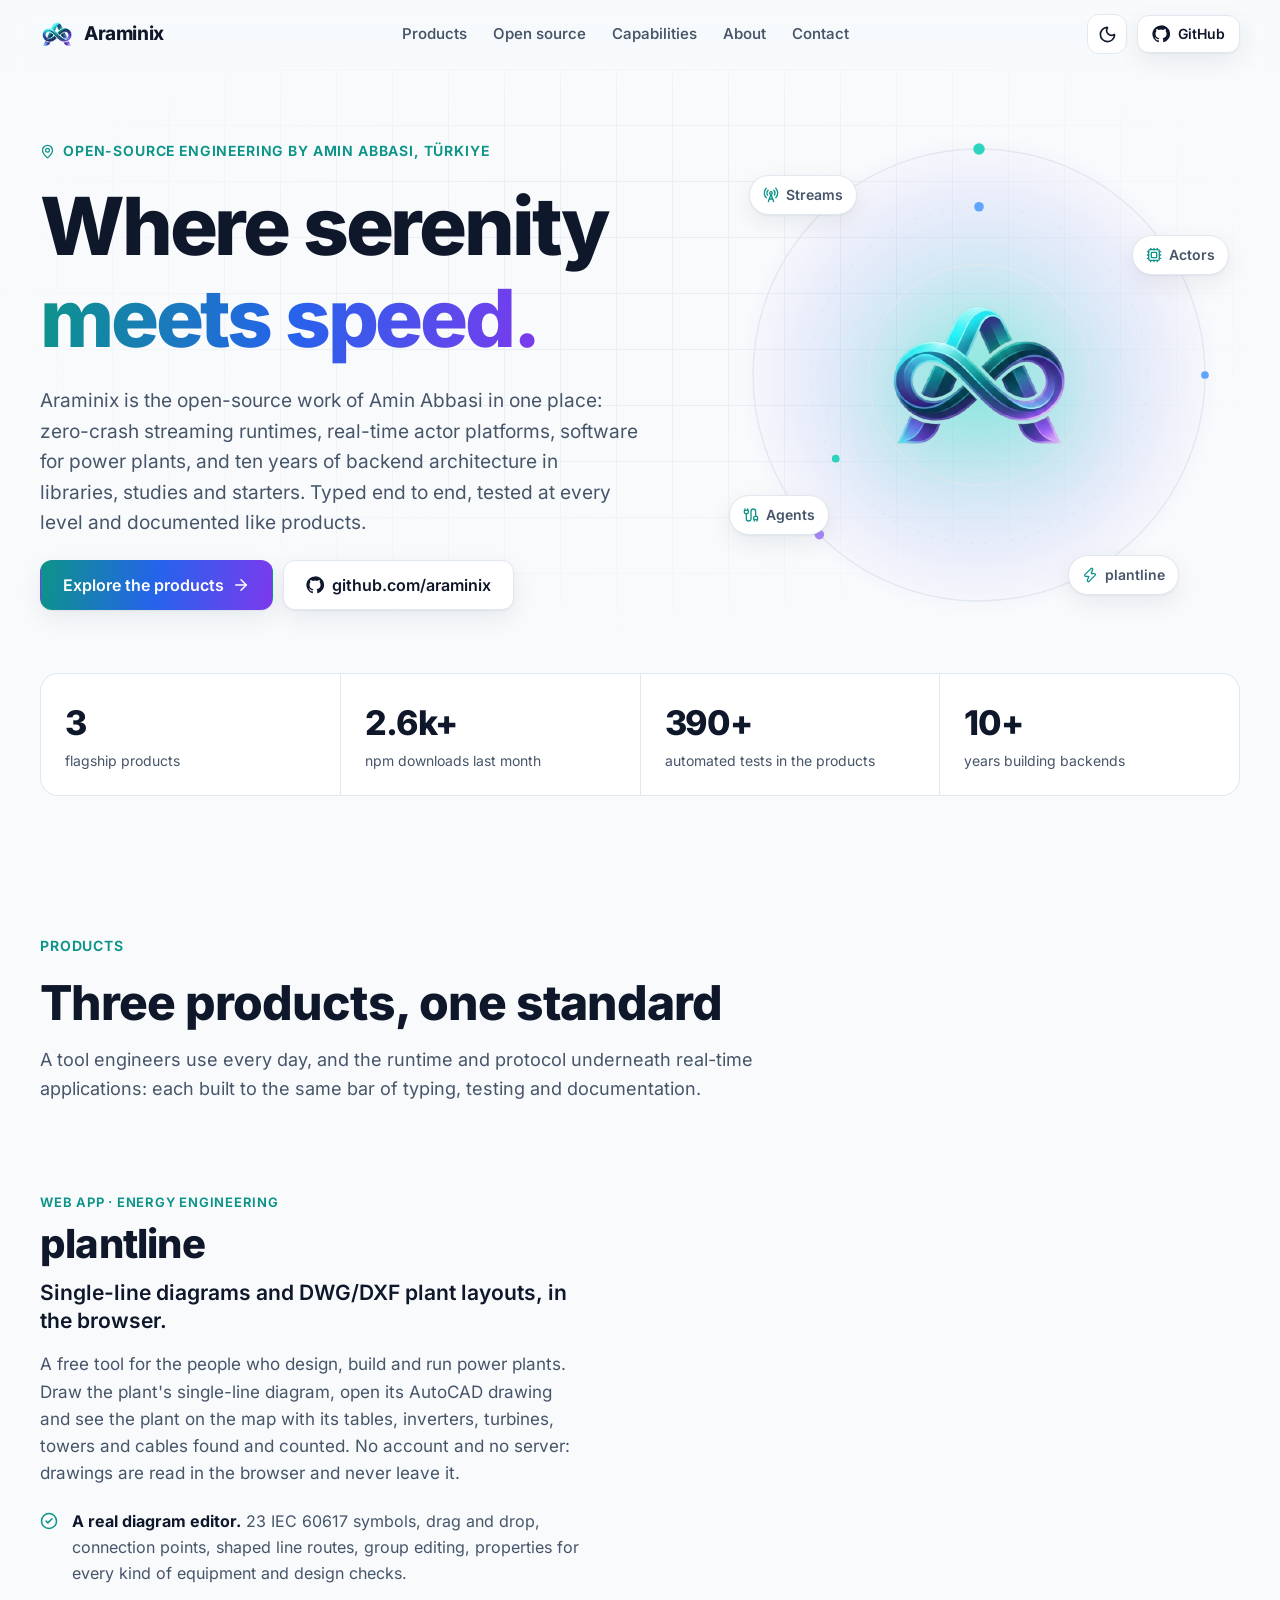
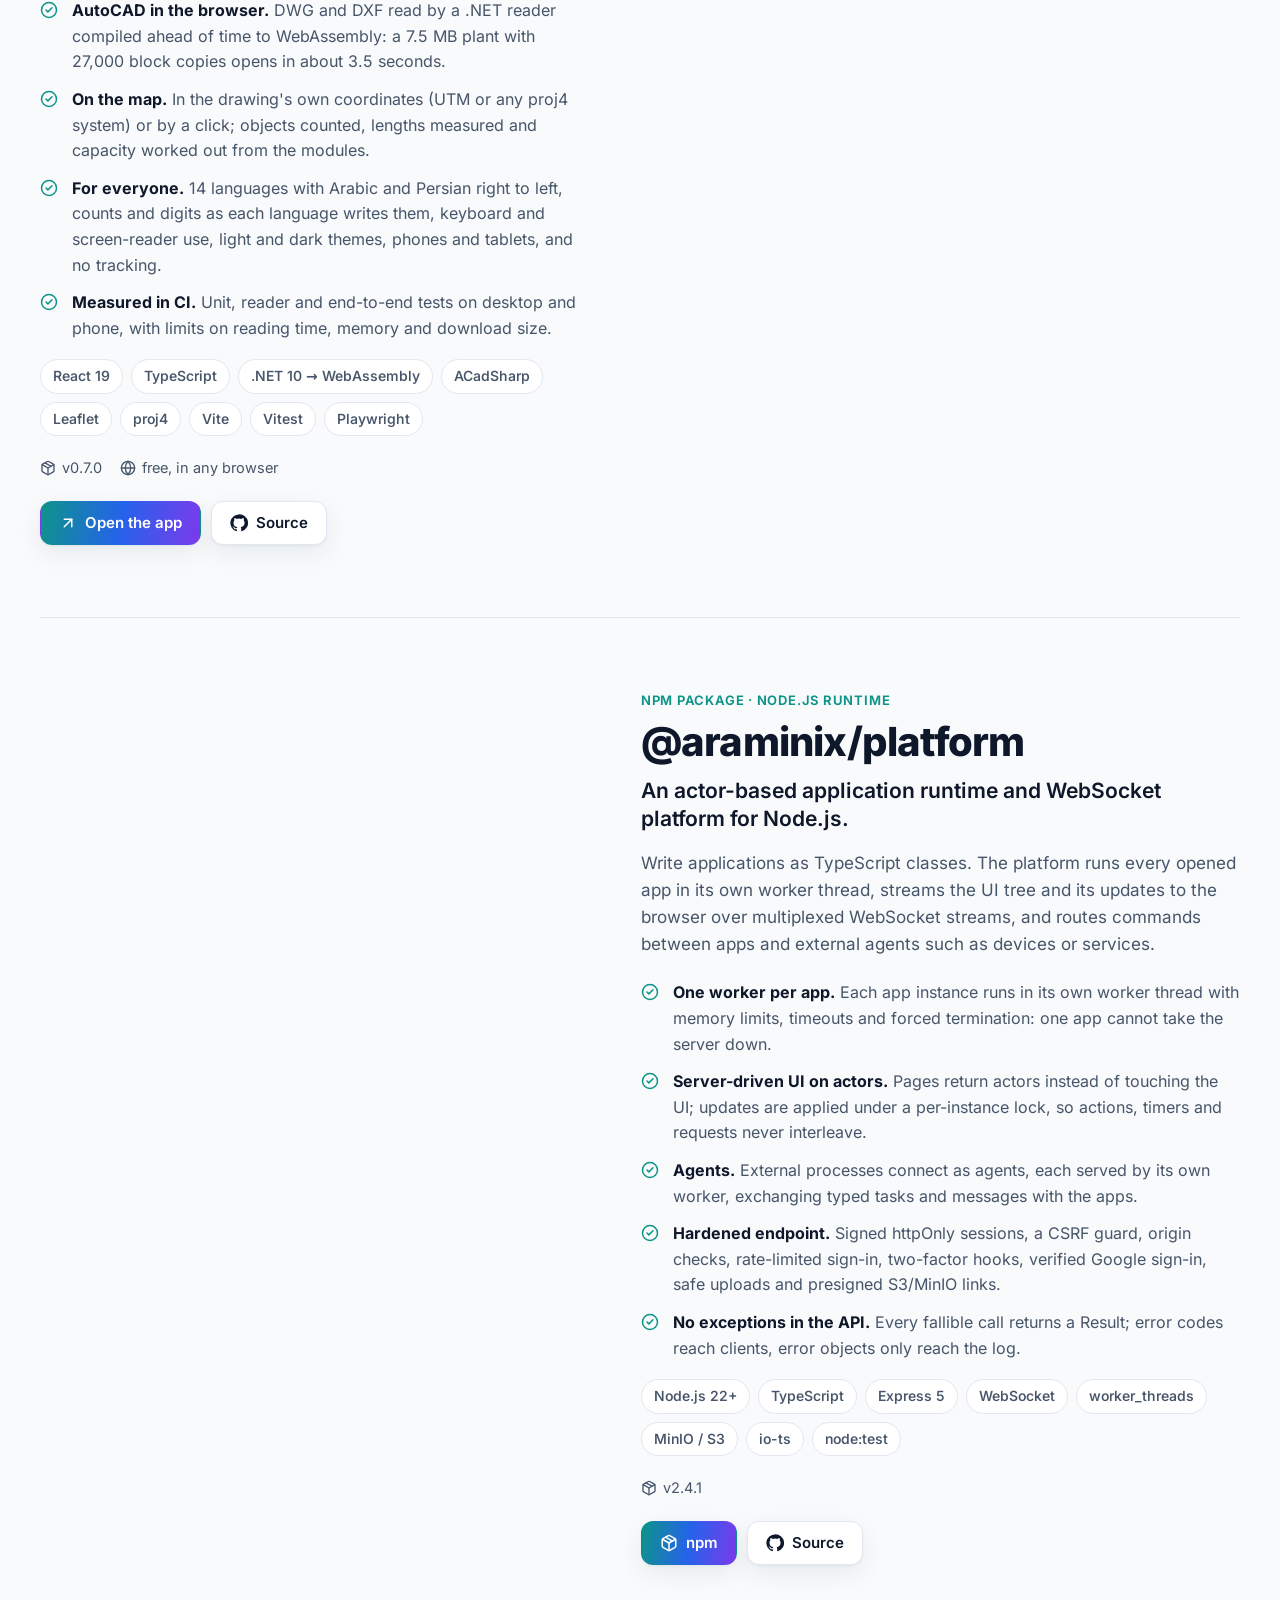
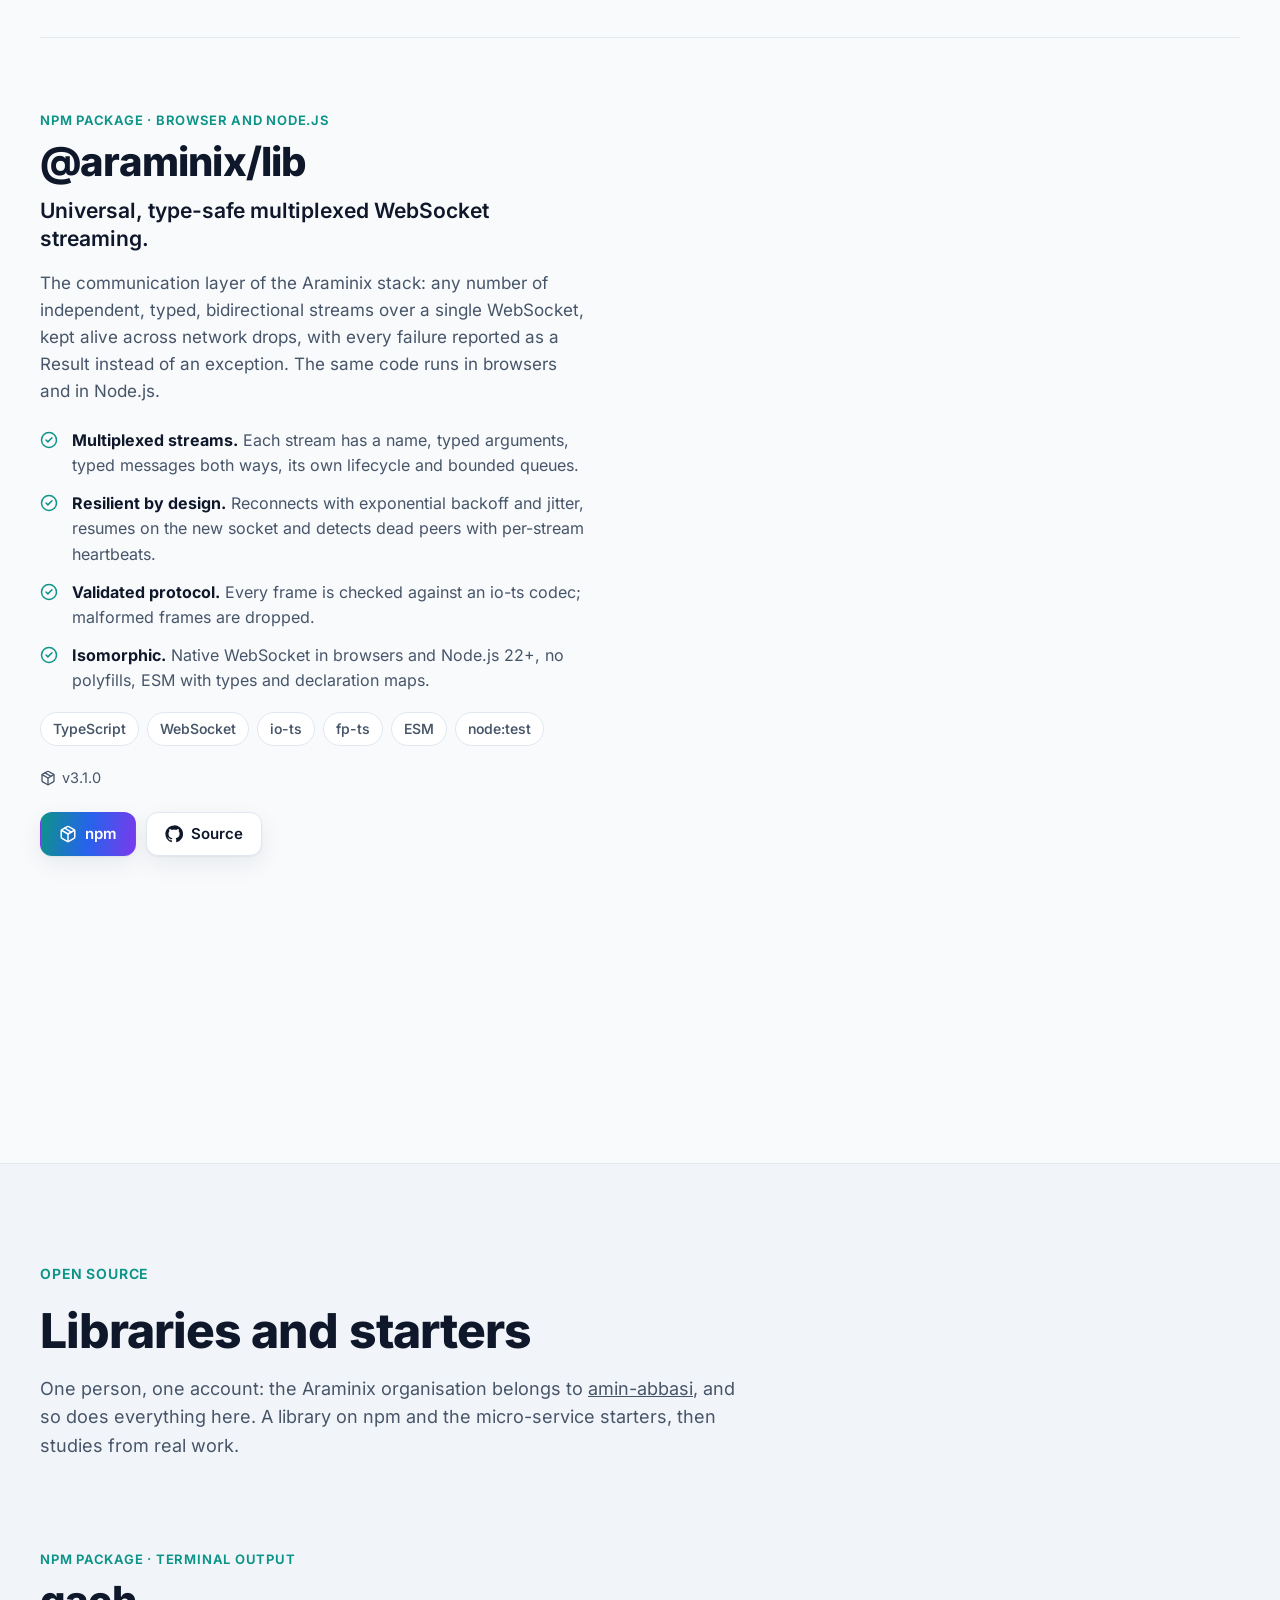
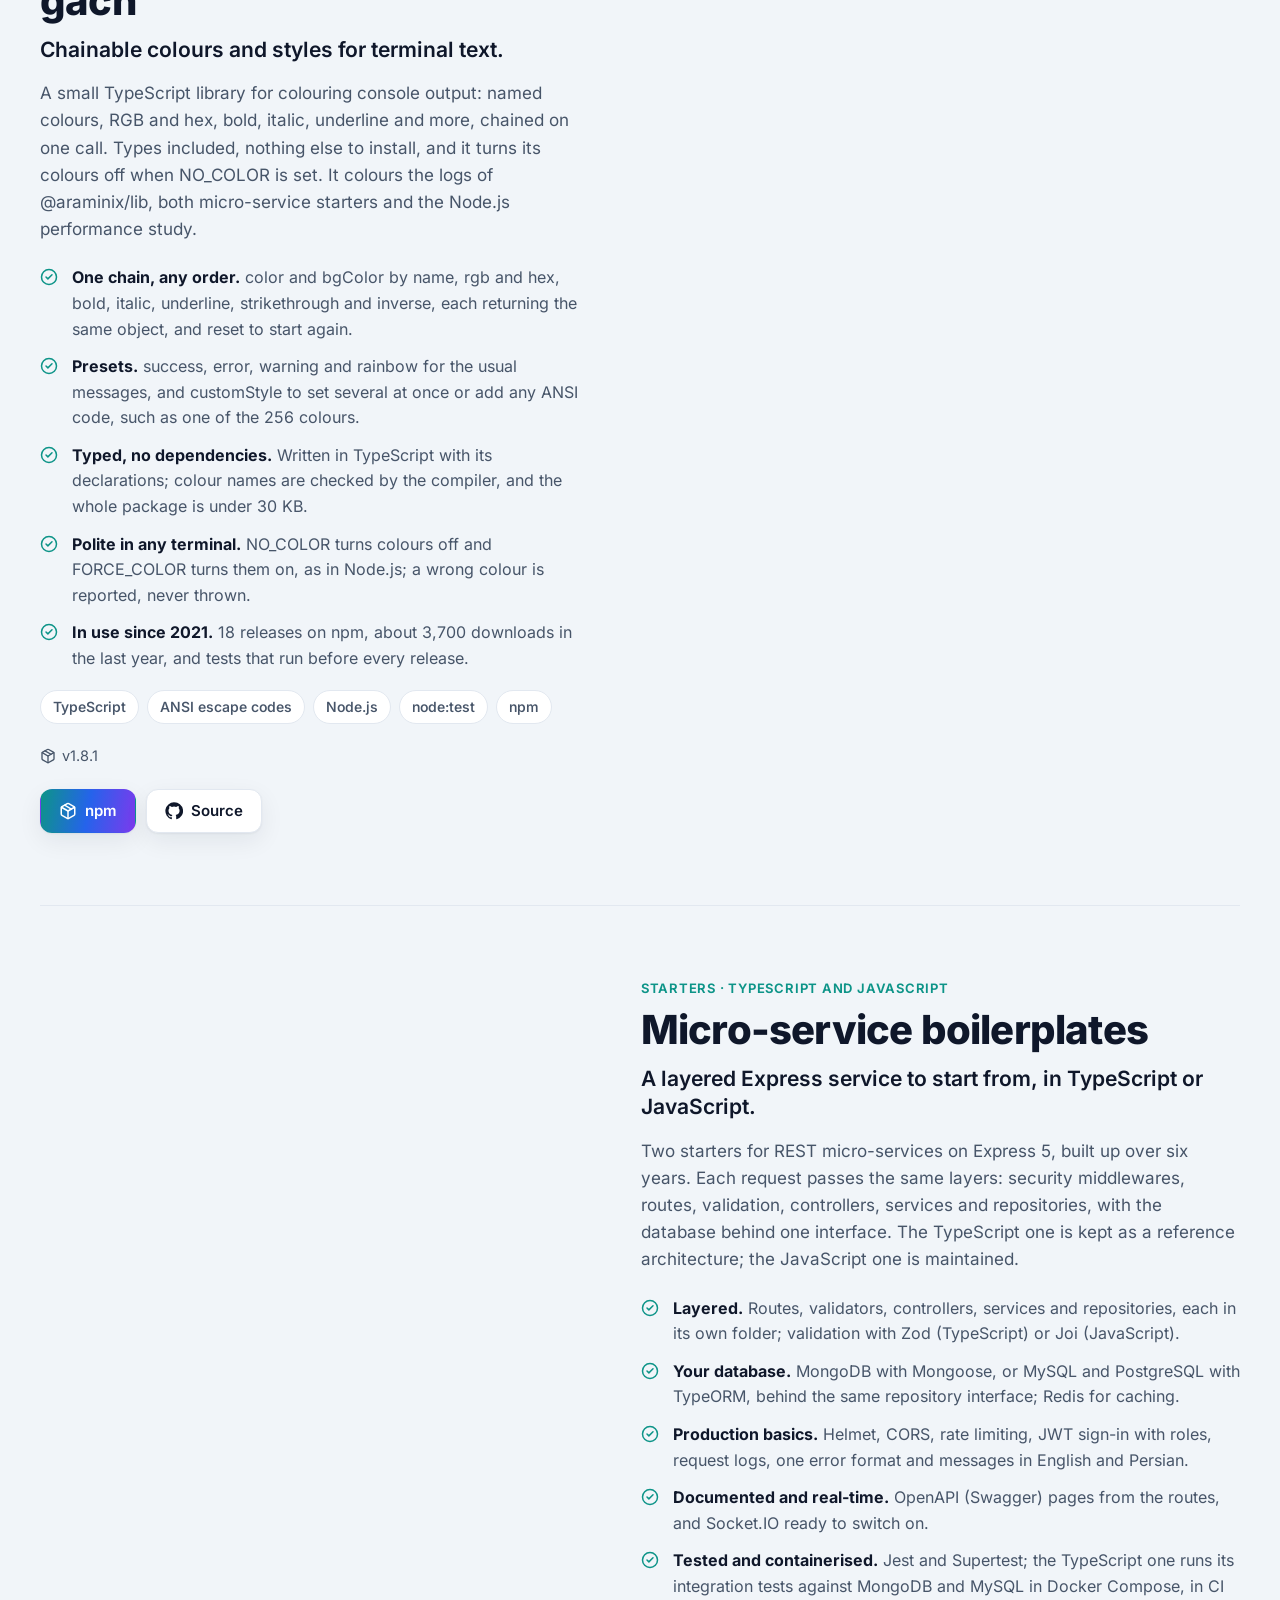
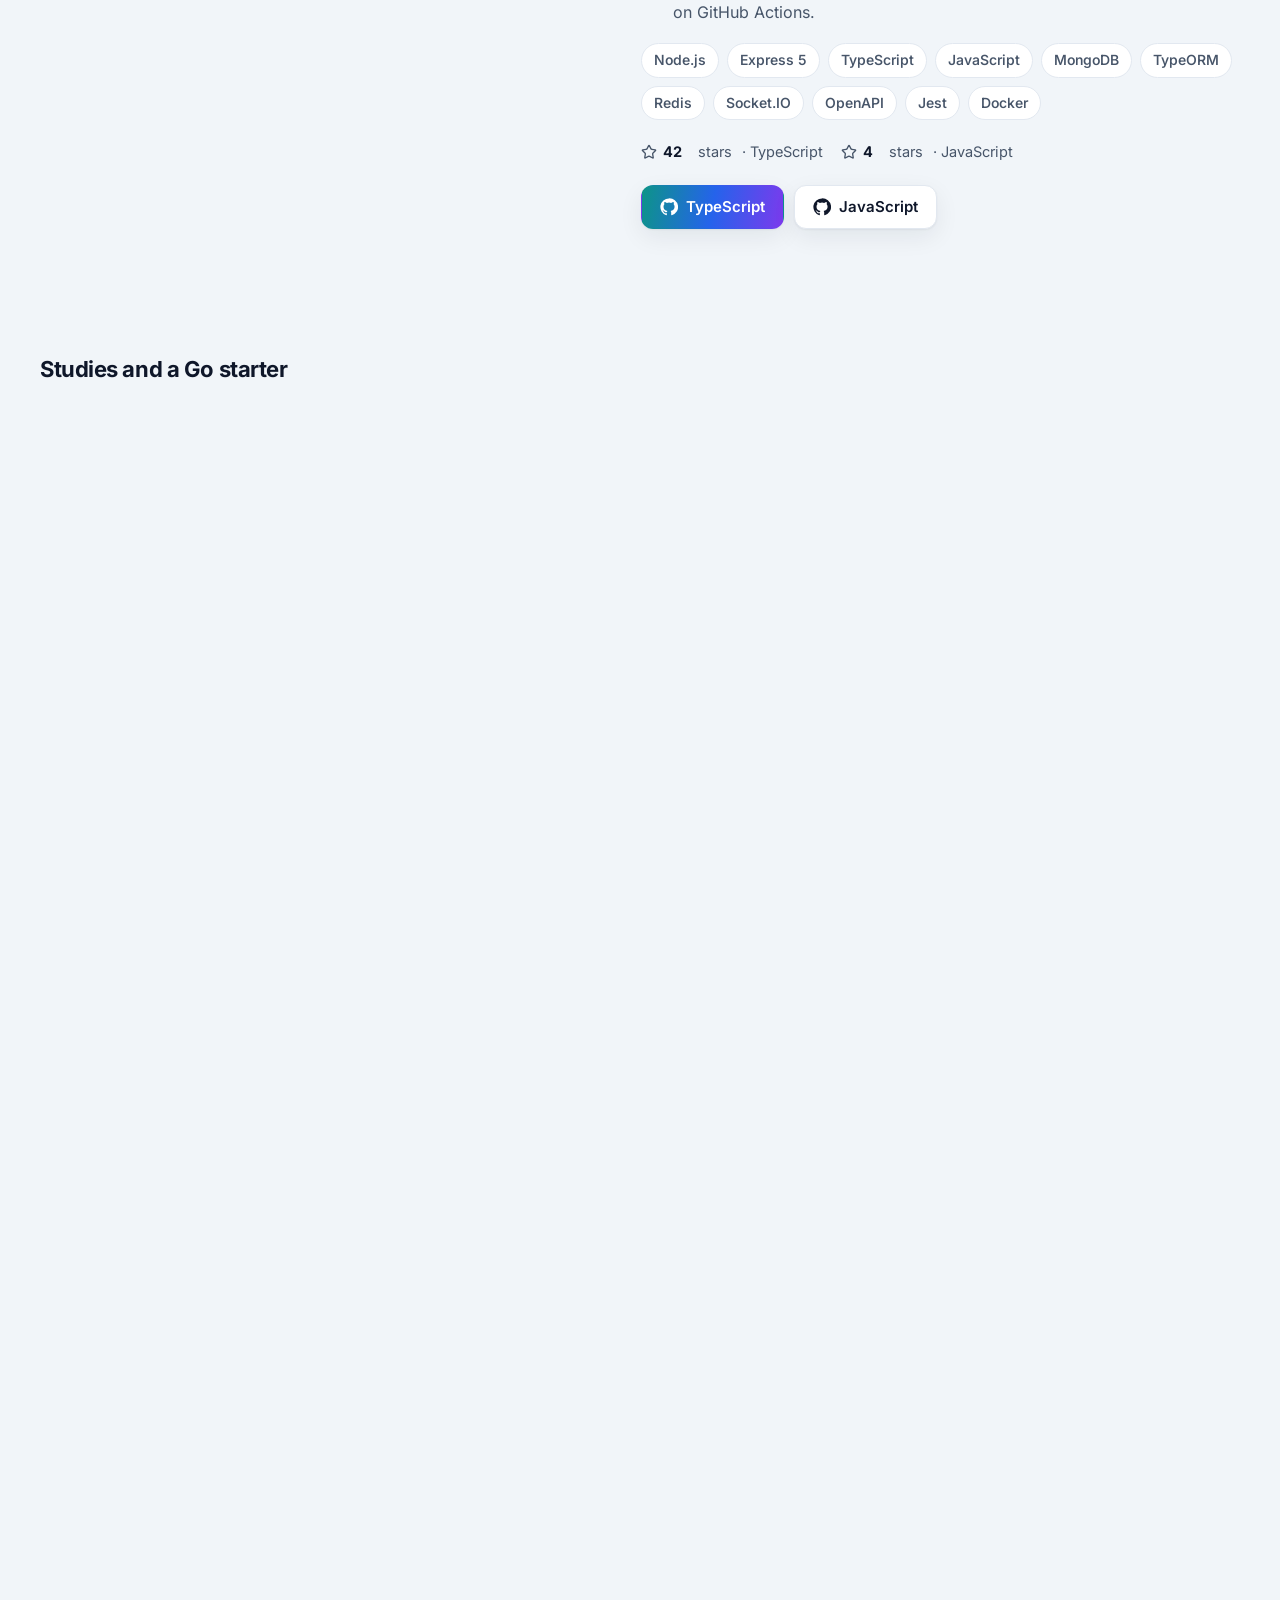
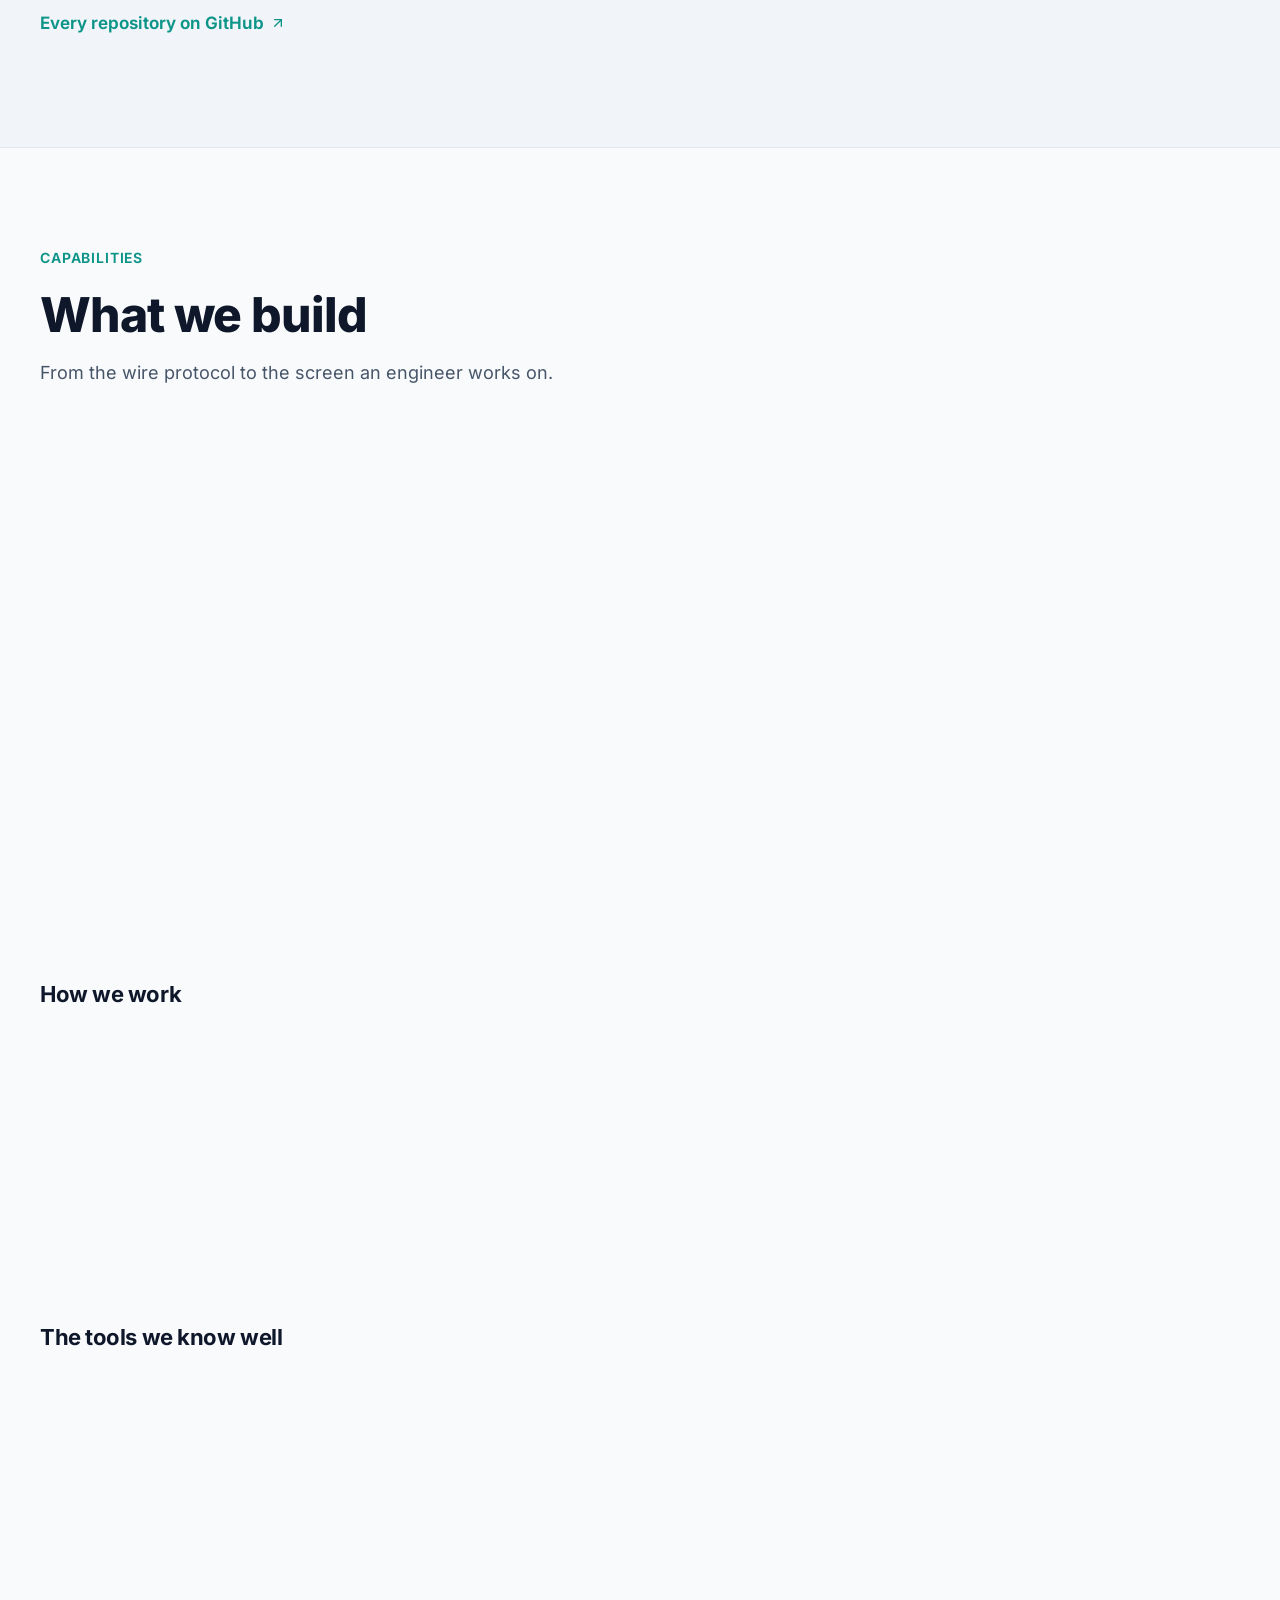
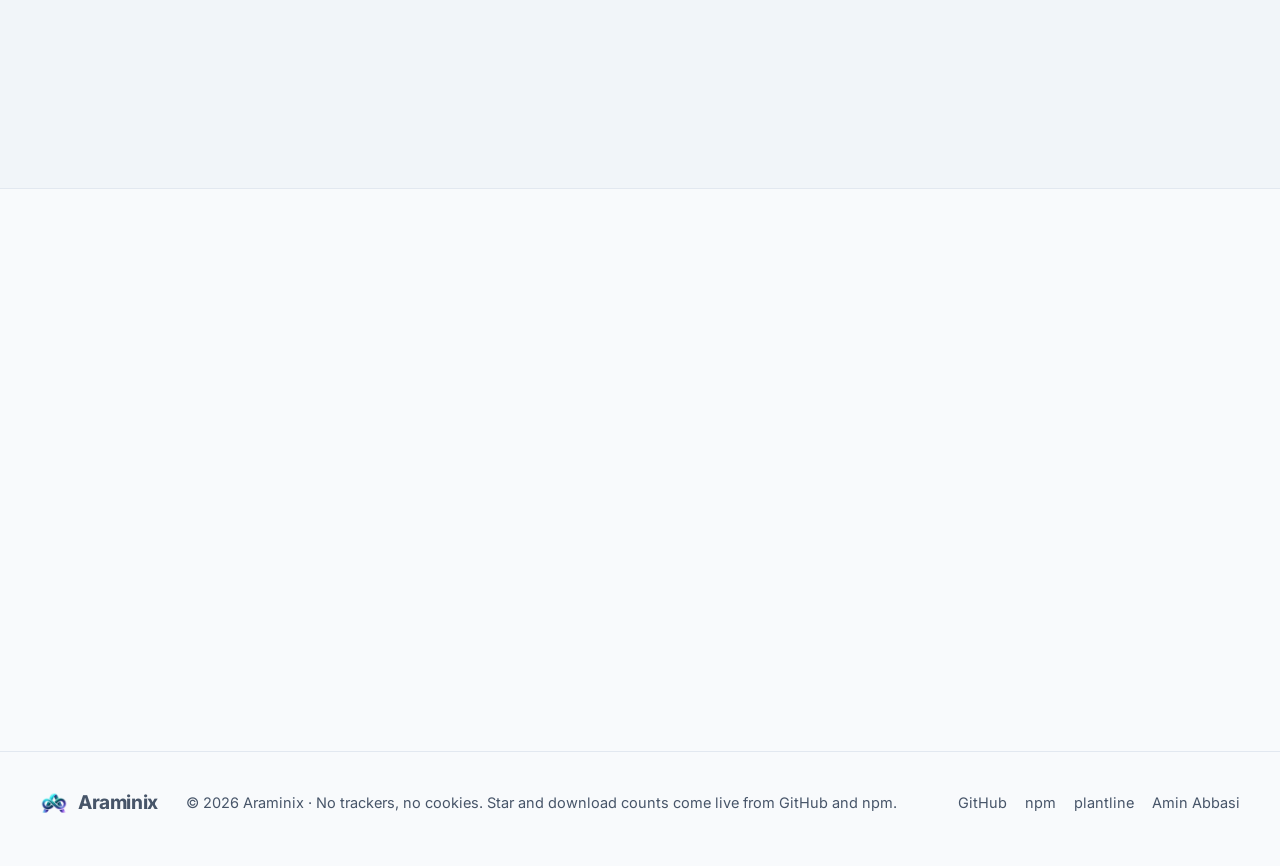
==== commit 4ccb7c53: "feat: gach 1.8.1 on the site: any order, NO_COLOR, under 30 KB" ====
--- a/index.html
+++ b/index.html
@@ -186,12 +186,12 @@
     <p class="kind">npm package · Terminal output</p>
     <h3>gach</h3>
     <p class="product-tagline">Chainable colours and styles for terminal text.</p>
-    <p>A small TypeScript library for colouring console output: named colours, RGB and hex, bold, italic, underline and more, chained on one call. Types included and nothing else to install. It colours the logs of @araminix/lib, both micro-service starters and the Node.js performance study.</p>
-    <ul class="points"><li><svg class="icon" width="18" height="18" viewBox="0 0 24 24" fill="none" stroke="currentColor" stroke-width="2" stroke-linecap="round" stroke-linejoin="round" aria-hidden="true"><circle cx="12" cy="12" r="10"/><path d="m16 9-5.5 5.5L8 12"/></svg><span><b>One chain.</b> color and bgColor by name, rgb and hex, bold, italic, underline, strikethrough and inverse, each returning the same object, and reset to start again.</span></li><li><svg class="icon" width="18" height="18" viewBox="0 0 24 24" fill="none" stroke="currentColor" stroke-width="2" stroke-linecap="round" stroke-linejoin="round" aria-hidden="true"><circle cx="12" cy="12" r="10"/><path d="m16 9-5.5 5.5L8 12"/></svg><span><b>Presets.</b> success, error, warning and rainbow for the usual messages, and customStyle to set several at once.</span></li><li><svg class="icon" width="18" height="18" viewBox="0 0 24 24" fill="none" stroke="currentColor" stroke-width="2" stroke-linecap="round" stroke-linejoin="round" aria-hidden="true"><circle cx="12" cy="12" r="10"/><path d="m16 9-5.5 5.5L8 12"/></svg><span><b>Typed, no dependencies.</b> Written in TypeScript with its declarations; colour names are checked by the compiler and wrong values are reported, not thrown.</span></li><li><svg class="icon" width="18" height="18" viewBox="0 0 24 24" fill="none" stroke="currentColor" stroke-width="2" stroke-linecap="round" stroke-linejoin="round" aria-hidden="true"><circle cx="12" cy="12" r="10"/><path d="m16 9-5.5 5.5L8 12"/></svg><span><b>In use since 2021.</b> 17 releases on npm and about 3,700 downloads in the last year.</span></li></ul>
-    <ul class="chips"><li class="chip">TypeScript</li><li class="chip">ANSI escape codes</li><li class="chip">Node.js</li><li class="chip">npm</li></ul>
+    <p>A small TypeScript library for colouring console output: named colours, RGB and hex, bold, italic, underline and more, chained on one call. Types included, nothing else to install, and it turns its colours off when NO_COLOR is set. It colours the logs of @araminix/lib, both micro-service starters and the Node.js performance study.</p>
+    <ul class="points"><li><svg class="icon" width="18" height="18" viewBox="0 0 24 24" fill="none" stroke="currentColor" stroke-width="2" stroke-linecap="round" stroke-linejoin="round" aria-hidden="true"><circle cx="12" cy="12" r="10"/><path d="m16 9-5.5 5.5L8 12"/></svg><span><b>One chain, any order.</b> color and bgColor by name, rgb and hex, bold, italic, underline, strikethrough and inverse, each returning the same object, and reset to start again.</span></li><li><svg class="icon" width="18" height="18" viewBox="0 0 24 24" fill="none" stroke="currentColor" stroke-width="2" stroke-linecap="round" stroke-linejoin="round" aria-hidden="true"><circle cx="12" cy="12" r="10"/><path d="m16 9-5.5 5.5L8 12"/></svg><span><b>Presets.</b> success, error, warning and rainbow for the usual messages, and customStyle to set several at once or add any ANSI code, such as one of the 256 colours.</span></li><li><svg class="icon" width="18" height="18" viewBox="0 0 24 24" fill="none" stroke="currentColor" stroke-width="2" stroke-linecap="round" stroke-linejoin="round" aria-hidden="true"><circle cx="12" cy="12" r="10"/><path d="m16 9-5.5 5.5L8 12"/></svg><span><b>Typed, no dependencies.</b> Written in TypeScript with its declarations; colour names are checked by the compiler, and the whole package is under 30 KB.</span></li><li><svg class="icon" width="18" height="18" viewBox="0 0 24 24" fill="none" stroke="currentColor" stroke-width="2" stroke-linecap="round" stroke-linejoin="round" aria-hidden="true"><circle cx="12" cy="12" r="10"/><path d="m16 9-5.5 5.5L8 12"/></svg><span><b>Polite in any terminal.</b> NO_COLOR turns colours off and FORCE_COLOR turns them on, as in Node.js; a wrong colour is reported, never thrown.</span></li><li><svg class="icon" width="18" height="18" viewBox="0 0 24 24" fill="none" stroke="currentColor" stroke-width="2" stroke-linecap="round" stroke-linejoin="round" aria-hidden="true"><circle cx="12" cy="12" r="10"/><path d="m16 9-5.5 5.5L8 12"/></svg><span><b>In use since 2021.</b> 18 releases on npm, about 3,700 downloads in the last year, and tests that run before every release.</span></li></ul>
+    <ul class="chips"><li class="chip">TypeScript</li><li class="chip">ANSI escape codes</li><li class="chip">Node.js</li><li class="chip">node:test</li><li class="chip">npm</li></ul>
     <div class="meta">
       <span hidden><svg class="icon" width="16" height="16" viewBox="0 0 24 24" fill="none" stroke="currentColor" stroke-width="2" stroke-linecap="round" stroke-linejoin="round" aria-hidden="true"><path d="M11.525 2.295a.53.53 0 0 1 .95 0l2.31 4.679a2.123 2.123 0 0 0 1.595 1.16l5.166.756a.53.53 0 0 1 .294.904l-3.736 3.638a2.123 2.123 0 0 0-.611 1.878l.882 5.14a.53.53 0 0 1-.771.56l-4.618-2.428a2.122 2.122 0 0 0-1.973 0L6.396 21.01a.53.53 0 0 1-.77-.56l.881-5.139a2.122 2.122 0 0 0-.611-1.879L2.16 9.795a.53.53 0 0 1 .294-.906l5.165-.755a2.122 2.122 0 0 0 1.597-1.16z"/></svg><b data-stars="amin-abbasi/gach"></b> <span class="unit">stars</span></span>
-      <span><svg class="icon" width="16" height="16" viewBox="0 0 24 24" fill="none" stroke="currentColor" stroke-width="2" stroke-linecap="round" stroke-linejoin="round" aria-hidden="true"><path d="M11 21.73a2 2 0 0 0 2 0l7-4A2 2 0 0 0 21 16V8a2 2 0 0 0-1-1.73l-7-4a2 2 0 0 0-2 0l-7 4A2 2 0 0 0 3 8v8a2 2 0 0 0 1 1.73z"/><path d="M12 22V12"/><polyline points="3.29 7 12 12 20.71 7"/><path d="m7.5 4.27 9 5.15"/></svg>v1.7.5</span>
+      <span><svg class="icon" width="16" height="16" viewBox="0 0 24 24" fill="none" stroke="currentColor" stroke-width="2" stroke-linecap="round" stroke-linejoin="round" aria-hidden="true"><path d="M11 21.73a2 2 0 0 0 2 0l7-4A2 2 0 0 0 21 16V8a2 2 0 0 0-1-1.73l-7-4a2 2 0 0 0-2 0l-7 4A2 2 0 0 0 3 8v8a2 2 0 0 0 1 1.73z"/><path d="M12 22V12"/><polyline points="3.29 7 12 12 20.71 7"/><path d="m7.5 4.27 9 5.15"/></svg>v1.8.1</span>
       <span hidden><svg class="icon" width="16" height="16" viewBox="0 0 24 24" fill="none" stroke="currentColor" stroke-width="2" stroke-linecap="round" stroke-linejoin="round" aria-hidden="true"><path d="M12 15V3"/><path d="M21 15v4a2 2 0 0 1-2 2H5a2 2 0 0 1-2-2v-4"/><path d="m7 10 5 5 5-5"/></svg><b data-npm="gach"></b> downloads last month</span>
     </div>
     <div class="actions"><a class="btn primary" href="https://www.npmjs.com/package/gach" rel="noopener" target="_blank"><svg class="icon" width="18" height="18" viewBox="0 0 24 24" fill="none" stroke="currentColor" stroke-width="2" stroke-linecap="round" stroke-linejoin="round" aria-hidden="true"><path d="M11 21.73a2 2 0 0 0 2 0l7-4A2 2 0 0 0 21 16V8a2 2 0 0 0-1-1.73l-7-4a2 2 0 0 0-2 0l-7 4A2 2 0 0 0 3 8v8a2 2 0 0 0 1 1.73z"/><path d="M12 22V12"/><polyline points="3.29 7 12 12 20.71 7"/><path d="m7.5 4.27 9 5.15"/></svg>npm</a><a class="btn" href="https://github.com/amin-abbasi/gach" rel="noopener" target="_blank"><svg class="icon" width="18" height="18" viewBox="0 0 24 24" fill="none" stroke="currentColor" stroke-width="2" stroke-linecap="round" stroke-linejoin="round" aria-hidden="true"><path fill="currentColor" stroke="none" d="M12 .5a11.5 11.5 0 0 0-3.64 22.41c.58.1.79-.25.79-.56v-2c-3.2.7-3.88-1.37-3.88-1.37-.52-1.34-1.28-1.69-1.28-1.69-1.05-.71.08-.7.08-.7 1.16.08 1.77 1.19 1.77 1.19 1.03 1.77 2.7 1.26 3.36.96.1-.75.4-1.26.73-1.55-2.55-.29-5.24-1.28-5.24-5.69 0-1.26.45-2.29 1.19-3.09-.12-.29-.52-1.46.11-3.05 0 0 .97-.31 3.17 1.18a11 11 0 0 1 5.77 0c2.2-1.49 3.17-1.18 3.17-1.18.63 1.59.23 2.76.11 3.05.74.8 1.19 1.83 1.19 3.09 0 4.42-2.7 5.4-5.26 5.68.41.36.78 1.06.78 2.14v3.17c0 .31.21.67.8.56A11.5 11.5 0 0 0 12 .5Z"/></svg>Source</a></div>
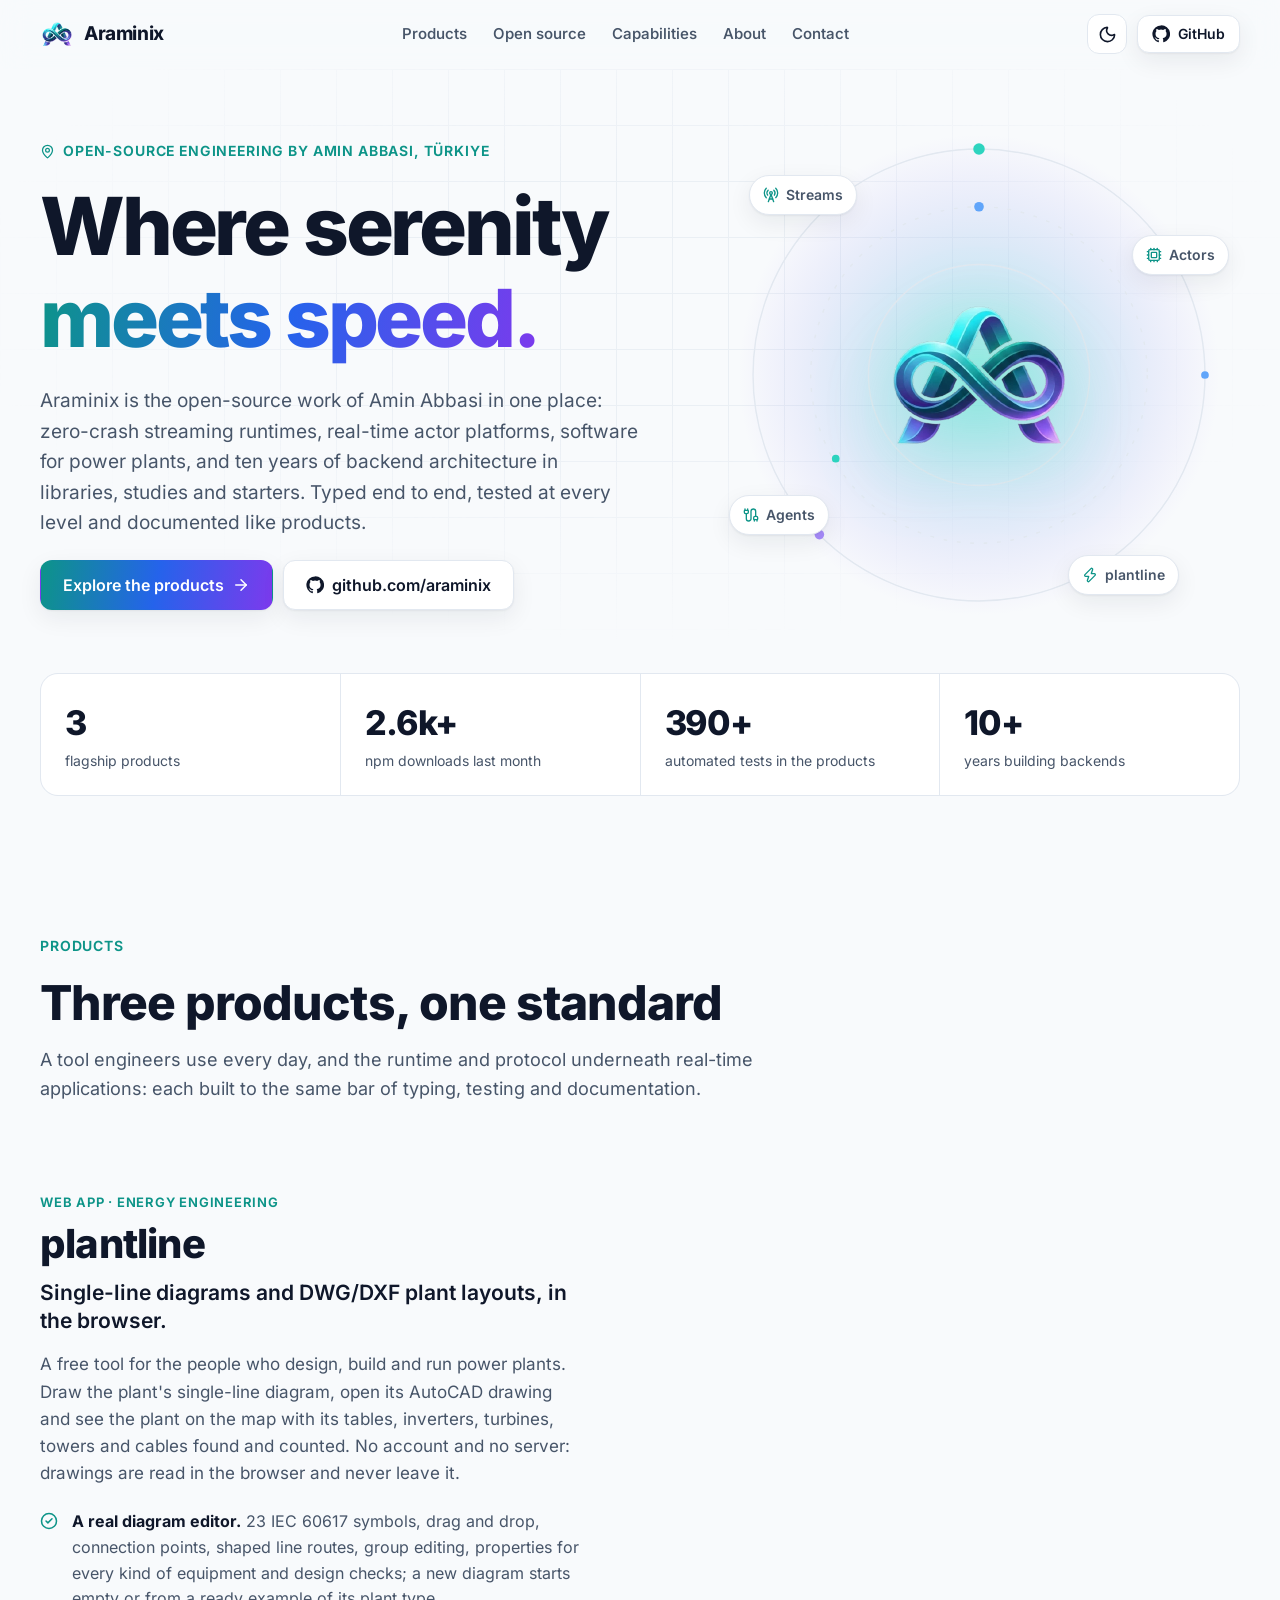
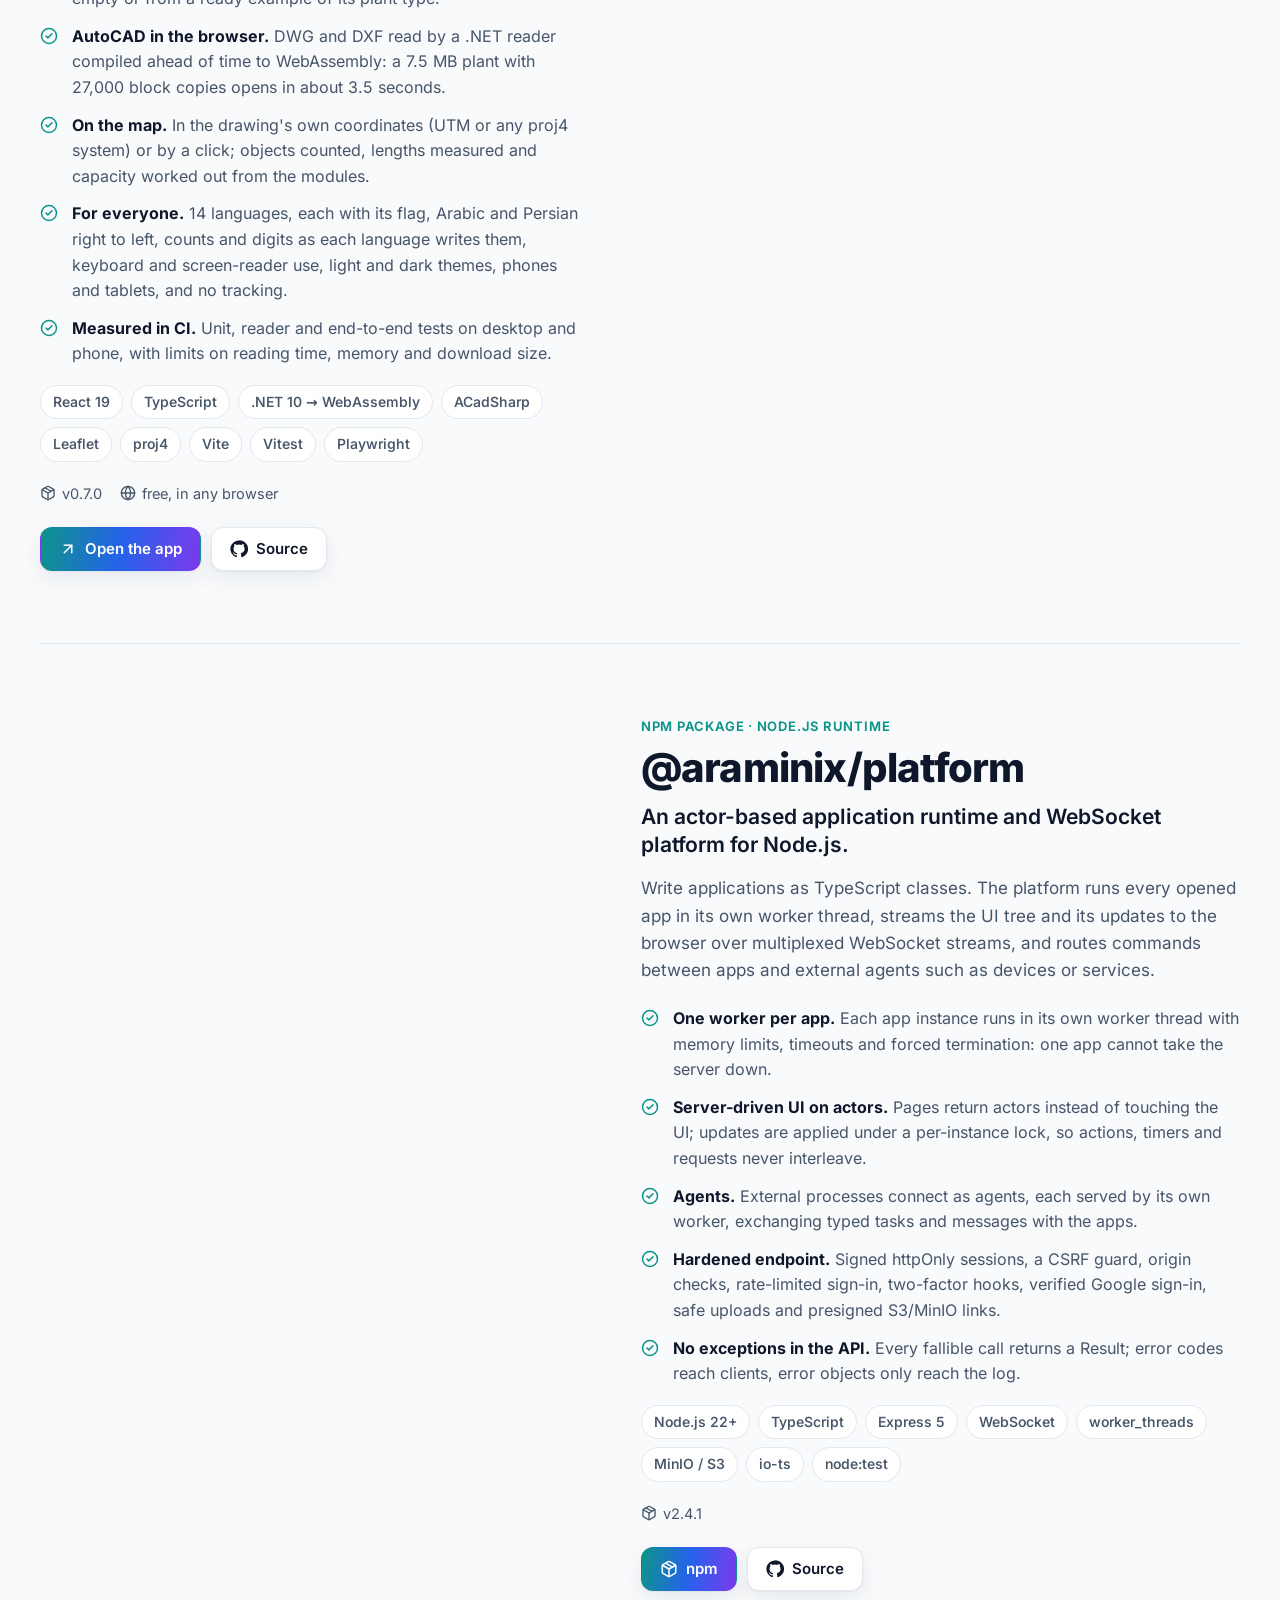
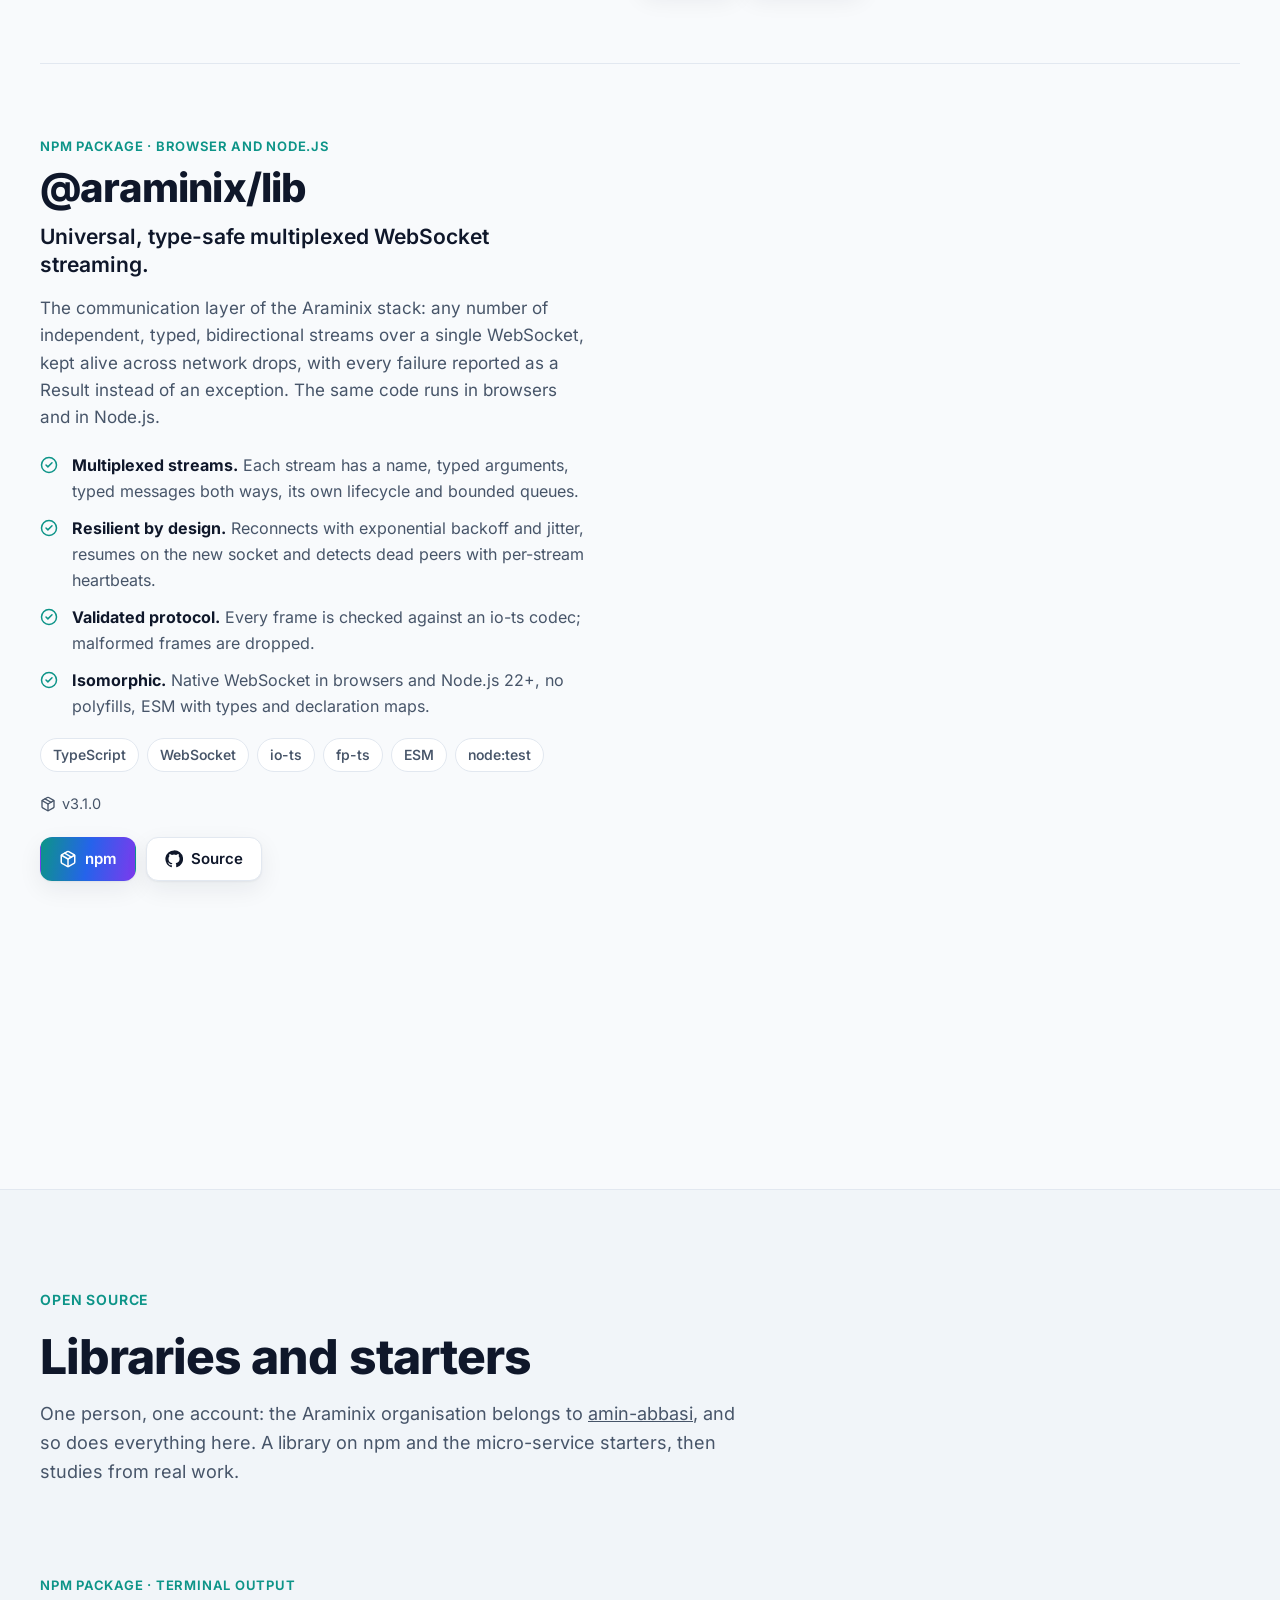
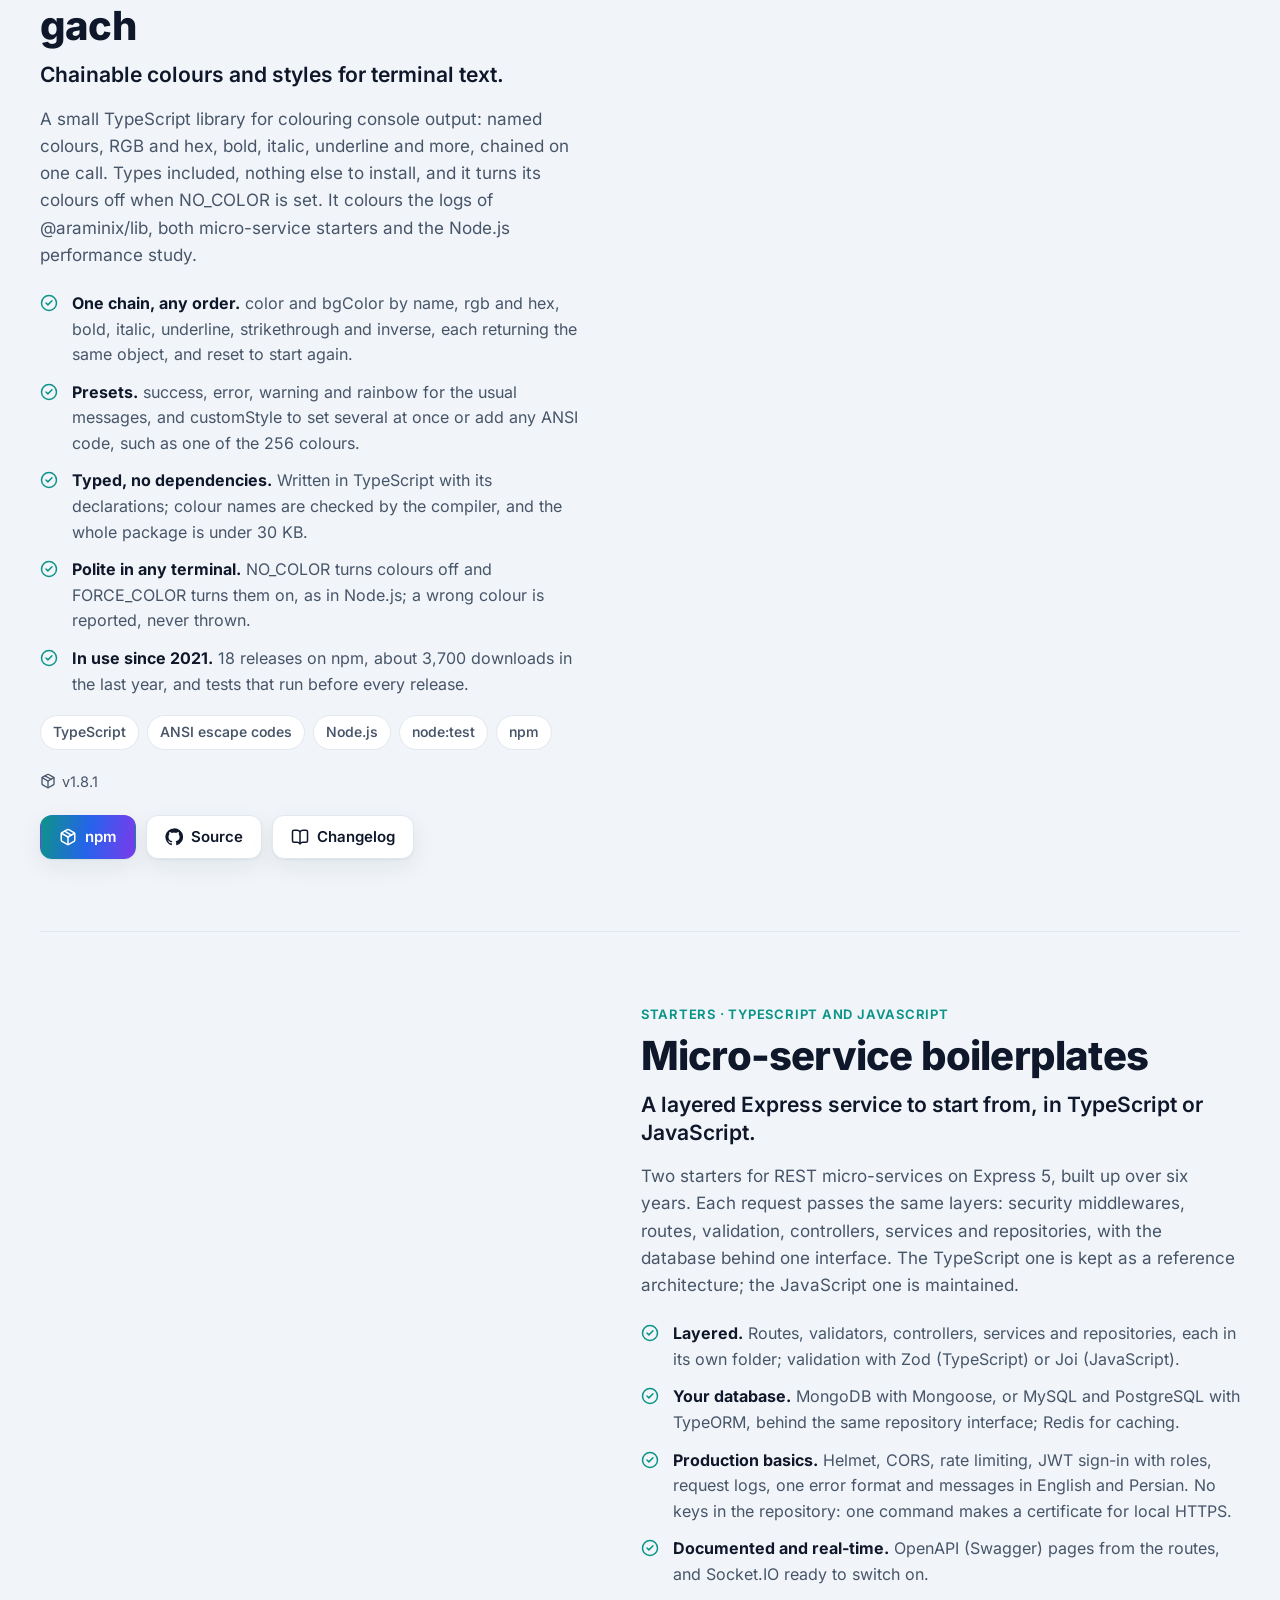
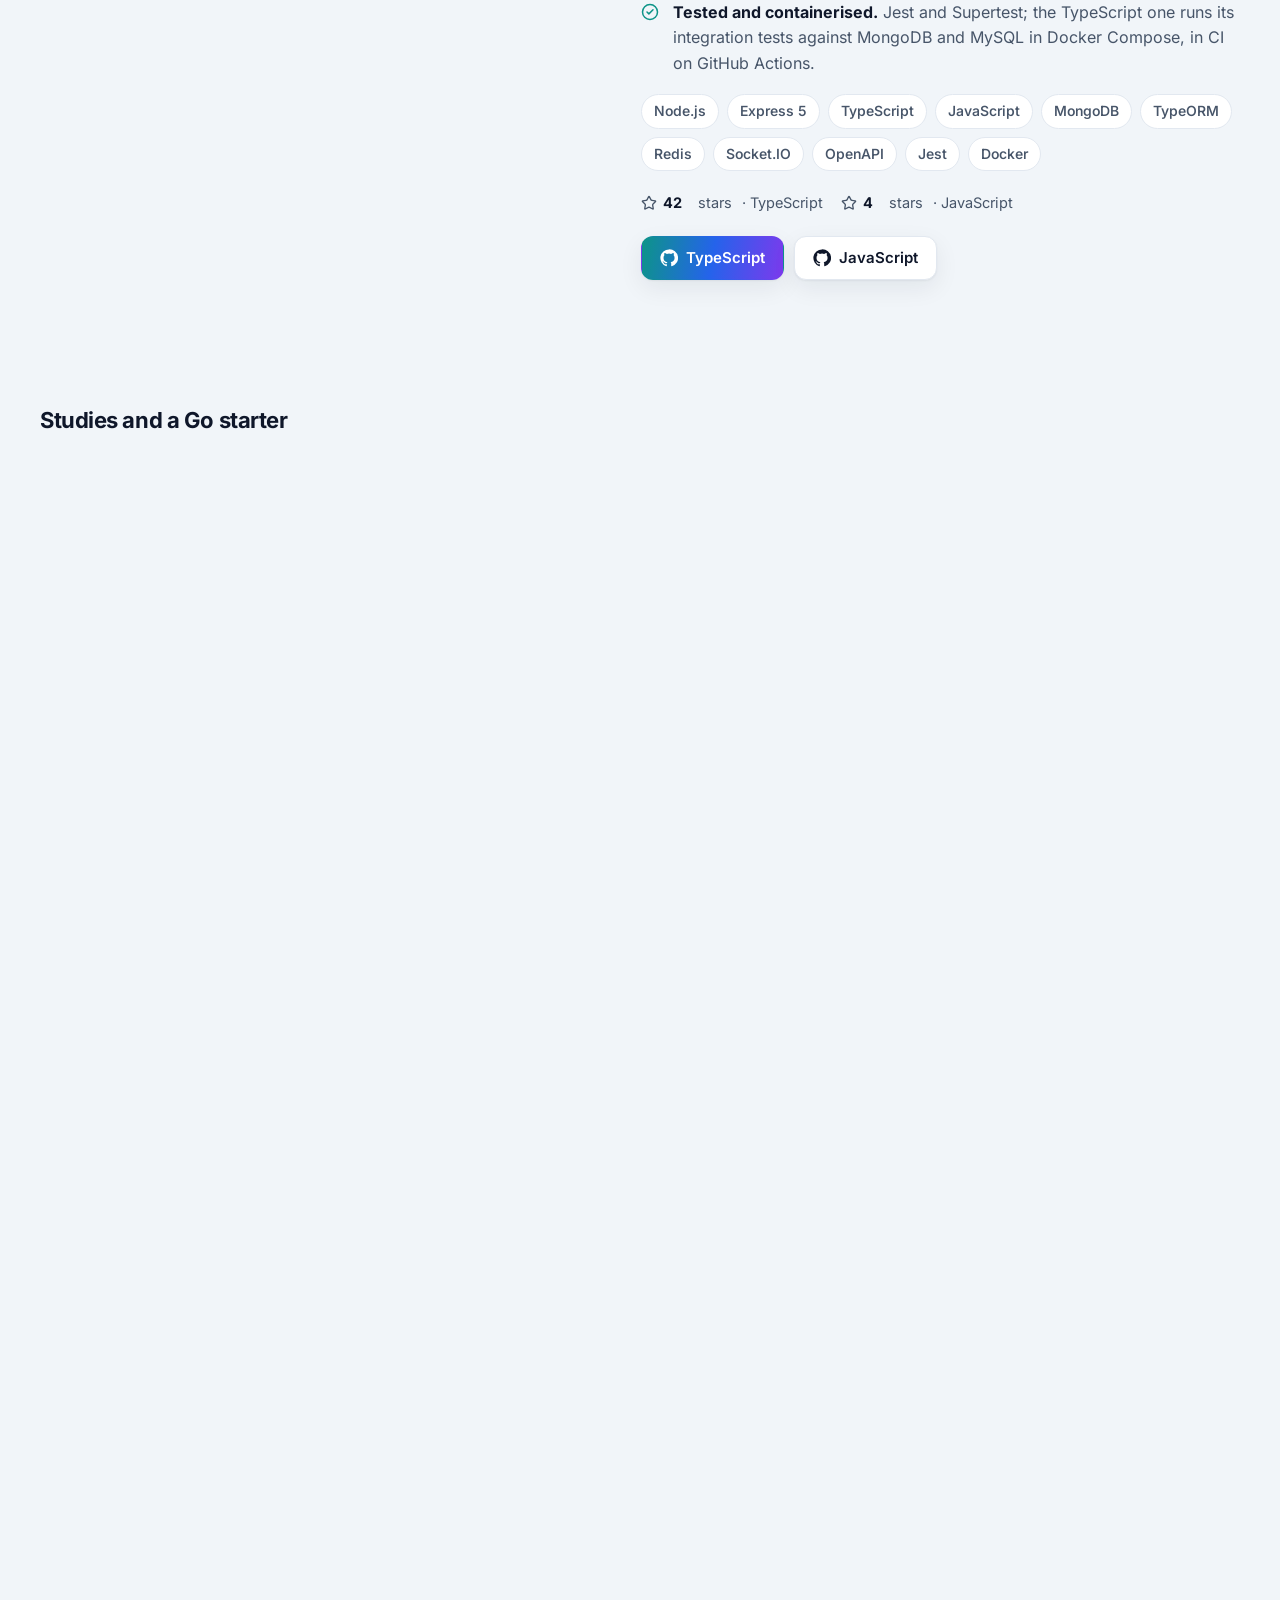
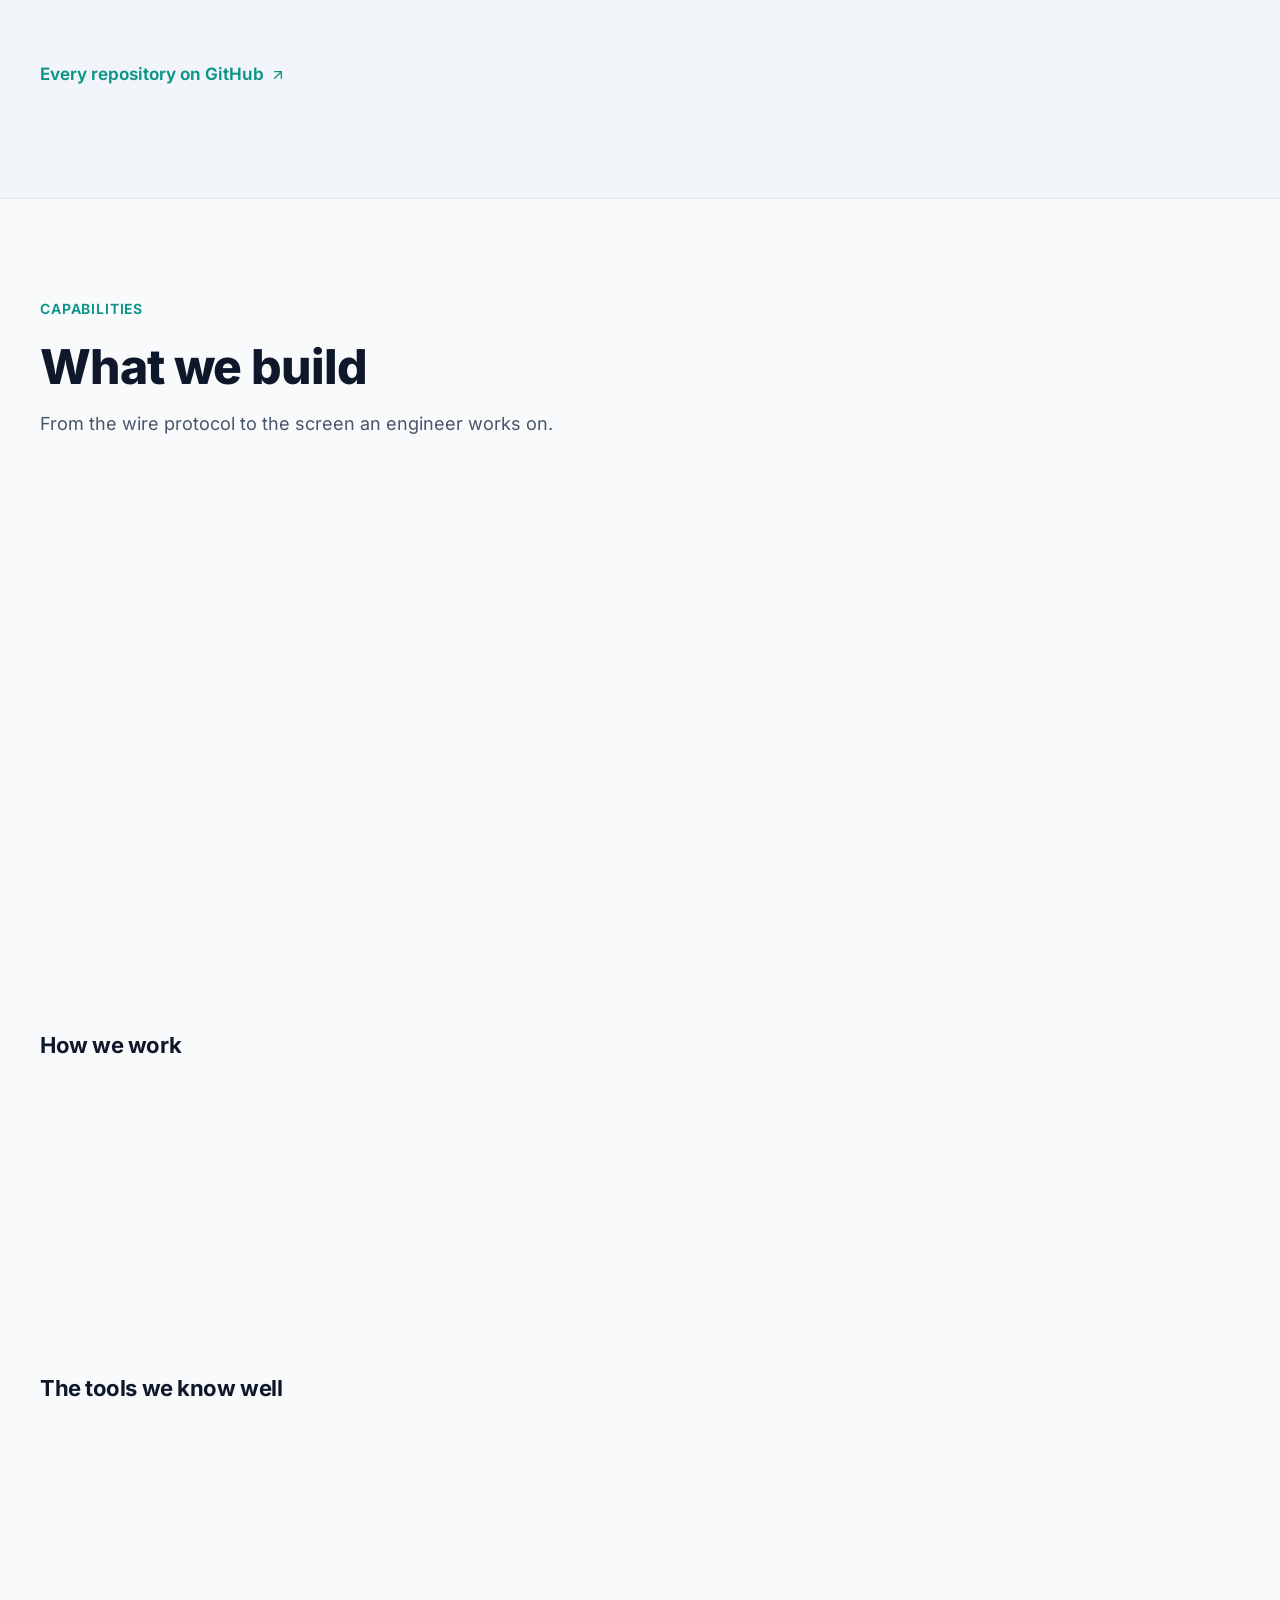
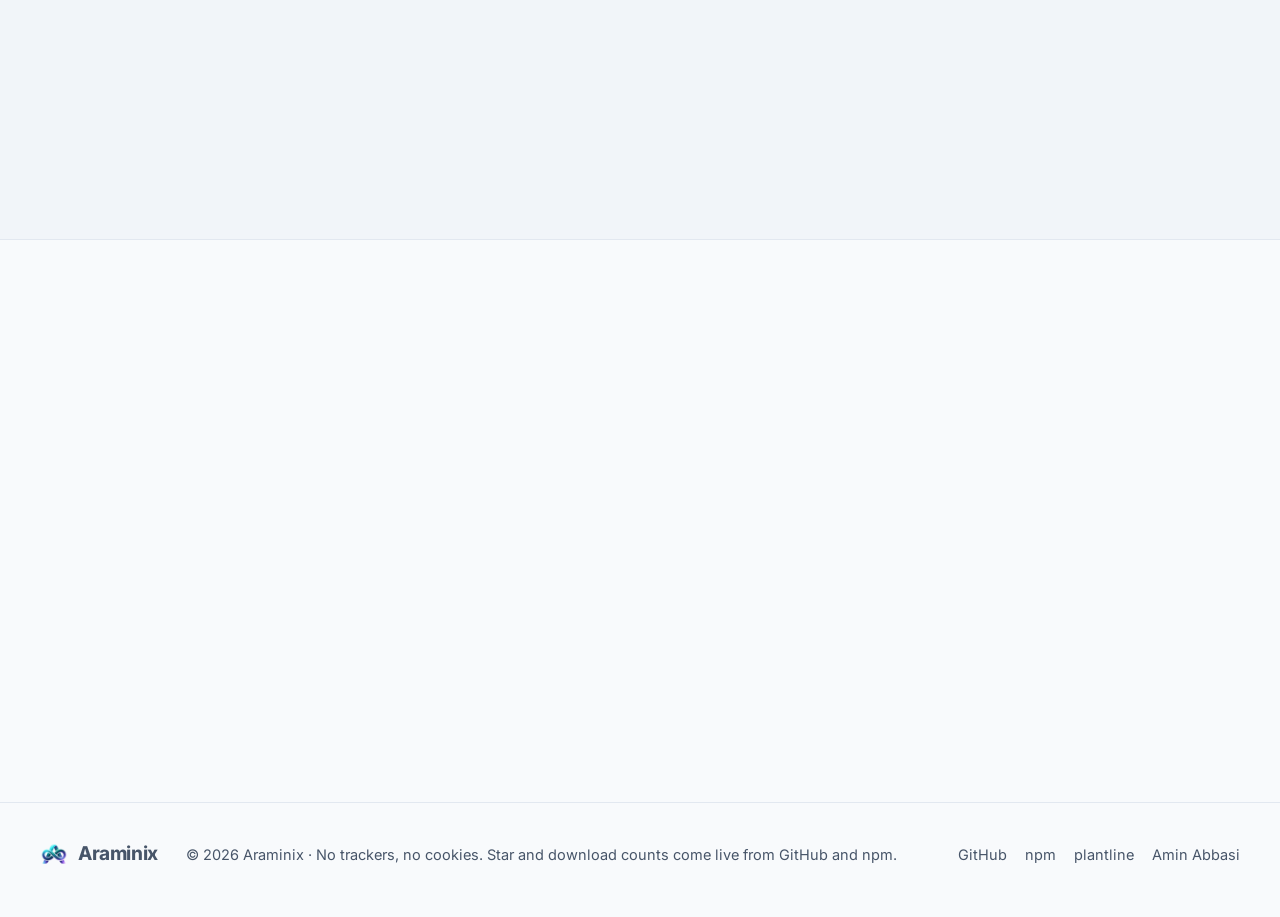
==== commit 8ef605b5: "feat: today's work on the site: plantline flags and new-diagram start, gach changelog link, boilerpl" ====
--- a/index.html
+++ b/index.html
@@ -80,7 +80,7 @@
     <h3>plantline</h3>
     <p class="product-tagline">Single-line diagrams and DWG/DXF plant layouts, in the browser.</p>
     <p>A free tool for the people who design, build and run power plants. Draw the plant's single-line diagram, open its AutoCAD drawing and see the plant on the map with its tables, inverters, turbines, towers and cables found and counted. No account and no server: drawings are read in the browser and never leave it.</p>
-    <ul class="points"><li><svg class="icon" width="18" height="18" viewBox="0 0 24 24" fill="none" stroke="currentColor" stroke-width="2" stroke-linecap="round" stroke-linejoin="round" aria-hidden="true"><circle cx="12" cy="12" r="10"/><path d="m16 9-5.5 5.5L8 12"/></svg><span><b>A real diagram editor.</b> 23 IEC 60617 symbols, drag and drop, connection points, shaped line routes, group editing, properties for every kind of equipment and design checks.</span></li><li><svg class="icon" width="18" height="18" viewBox="0 0 24 24" fill="none" stroke="currentColor" stroke-width="2" stroke-linecap="round" stroke-linejoin="round" aria-hidden="true"><circle cx="12" cy="12" r="10"/><path d="m16 9-5.5 5.5L8 12"/></svg><span><b>AutoCAD in the browser.</b> DWG and DXF read by a .NET reader compiled ahead of time to WebAssembly: a 7.5 MB plant with 27,000 block copies opens in about 3.5 seconds.</span></li><li><svg class="icon" width="18" height="18" viewBox="0 0 24 24" fill="none" stroke="currentColor" stroke-width="2" stroke-linecap="round" stroke-linejoin="round" aria-hidden="true"><circle cx="12" cy="12" r="10"/><path d="m16 9-5.5 5.5L8 12"/></svg><span><b>On the map.</b> In the drawing's own coordinates (UTM or any proj4 system) or by a click; objects counted, lengths measured and capacity worked out from the modules.</span></li><li><svg class="icon" width="18" height="18" viewBox="0 0 24 24" fill="none" stroke="currentColor" stroke-width="2" stroke-linecap="round" stroke-linejoin="round" aria-hidden="true"><circle cx="12" cy="12" r="10"/><path d="m16 9-5.5 5.5L8 12"/></svg><span><b>For everyone.</b> 14 languages with Arabic and Persian right to left, counts and digits as each language writes them, keyboard and screen-reader use, light and dark themes, phones and tablets, and no tracking.</span></li><li><svg class="icon" width="18" height="18" viewBox="0 0 24 24" fill="none" stroke="currentColor" stroke-width="2" stroke-linecap="round" stroke-linejoin="round" aria-hidden="true"><circle cx="12" cy="12" r="10"/><path d="m16 9-5.5 5.5L8 12"/></svg><span><b>Measured in CI.</b> Unit, reader and end-to-end tests on desktop and phone, with limits on reading time, memory and download size.</span></li></ul>
+    <ul class="points"><li><svg class="icon" width="18" height="18" viewBox="0 0 24 24" fill="none" stroke="currentColor" stroke-width="2" stroke-linecap="round" stroke-linejoin="round" aria-hidden="true"><circle cx="12" cy="12" r="10"/><path d="m16 9-5.5 5.5L8 12"/></svg><span><b>A real diagram editor.</b> 23 IEC 60617 symbols, drag and drop, connection points, shaped line routes, group editing, properties for every kind of equipment and design checks; a new diagram starts empty or from a ready example of its plant type.</span></li><li><svg class="icon" width="18" height="18" viewBox="0 0 24 24" fill="none" stroke="currentColor" stroke-width="2" stroke-linecap="round" stroke-linejoin="round" aria-hidden="true"><circle cx="12" cy="12" r="10"/><path d="m16 9-5.5 5.5L8 12"/></svg><span><b>AutoCAD in the browser.</b> DWG and DXF read by a .NET reader compiled ahead of time to WebAssembly: a 7.5 MB plant with 27,000 block copies opens in about 3.5 seconds.</span></li><li><svg class="icon" width="18" height="18" viewBox="0 0 24 24" fill="none" stroke="currentColor" stroke-width="2" stroke-linecap="round" stroke-linejoin="round" aria-hidden="true"><circle cx="12" cy="12" r="10"/><path d="m16 9-5.5 5.5L8 12"/></svg><span><b>On the map.</b> In the drawing's own coordinates (UTM or any proj4 system) or by a click; objects counted, lengths measured and capacity worked out from the modules.</span></li><li><svg class="icon" width="18" height="18" viewBox="0 0 24 24" fill="none" stroke="currentColor" stroke-width="2" stroke-linecap="round" stroke-linejoin="round" aria-hidden="true"><circle cx="12" cy="12" r="10"/><path d="m16 9-5.5 5.5L8 12"/></svg><span><b>For everyone.</b> 14 languages, each with its flag, Arabic and Persian right to left, counts and digits as each language writes them, keyboard and screen-reader use, light and dark themes, phones and tablets, and no tracking.</span></li><li><svg class="icon" width="18" height="18" viewBox="0 0 24 24" fill="none" stroke="currentColor" stroke-width="2" stroke-linecap="round" stroke-linejoin="round" aria-hidden="true"><circle cx="12" cy="12" r="10"/><path d="m16 9-5.5 5.5L8 12"/></svg><span><b>Measured in CI.</b> Unit, reader and end-to-end tests on desktop and phone, with limits on reading time, memory and download size.</span></li></ul>
     <ul class="chips"><li class="chip">React 19</li><li class="chip">TypeScript</li><li class="chip">.NET 10 → WebAssembly</li><li class="chip">ACadSharp</li><li class="chip">Leaflet</li><li class="chip">proj4</li><li class="chip">Vite</li><li class="chip">Vitest</li><li class="chip">Playwright</li></ul>
     <div class="meta">
       <span hidden><svg class="icon" width="16" height="16" viewBox="0 0 24 24" fill="none" stroke="currentColor" stroke-width="2" stroke-linecap="round" stroke-linejoin="round" aria-hidden="true"><path d="M11.525 2.295a.53.53 0 0 1 .95 0l2.31 4.679a2.123 2.123 0 0 0 1.595 1.16l5.166.756a.53.53 0 0 1 .294.904l-3.736 3.638a2.123 2.123 0 0 0-.611 1.878l.882 5.14a.53.53 0 0 1-.771.56l-4.618-2.428a2.122 2.122 0 0 0-1.973 0L6.396 21.01a.53.53 0 0 1-.77-.56l.881-5.139a2.122 2.122 0 0 0-.611-1.879L2.16 9.795a.53.53 0 0 1 .294-.906l5.165-.755a2.122 2.122 0 0 0 1.597-1.16z"/></svg><b data-stars="araminix/plantline"></b> <span class="unit">stars</span></span>
@@ -194,7 +194,7 @@
       <span><svg class="icon" width="16" height="16" viewBox="0 0 24 24" fill="none" stroke="currentColor" stroke-width="2" stroke-linecap="round" stroke-linejoin="round" aria-hidden="true"><path d="M11 21.73a2 2 0 0 0 2 0l7-4A2 2 0 0 0 21 16V8a2 2 0 0 0-1-1.73l-7-4a2 2 0 0 0-2 0l-7 4A2 2 0 0 0 3 8v8a2 2 0 0 0 1 1.73z"/><path d="M12 22V12"/><polyline points="3.29 7 12 12 20.71 7"/><path d="m7.5 4.27 9 5.15"/></svg>v1.8.1</span>
       <span hidden><svg class="icon" width="16" height="16" viewBox="0 0 24 24" fill="none" stroke="currentColor" stroke-width="2" stroke-linecap="round" stroke-linejoin="round" aria-hidden="true"><path d="M12 15V3"/><path d="M21 15v4a2 2 0 0 1-2 2H5a2 2 0 0 1-2-2v-4"/><path d="m7 10 5 5 5-5"/></svg><b data-npm="gach"></b> downloads last month</span>
     </div>
-    <div class="actions"><a class="btn primary" href="https://www.npmjs.com/package/gach" rel="noopener" target="_blank"><svg class="icon" width="18" height="18" viewBox="0 0 24 24" fill="none" stroke="currentColor" stroke-width="2" stroke-linecap="round" stroke-linejoin="round" aria-hidden="true"><path d="M11 21.73a2 2 0 0 0 2 0l7-4A2 2 0 0 0 21 16V8a2 2 0 0 0-1-1.73l-7-4a2 2 0 0 0-2 0l-7 4A2 2 0 0 0 3 8v8a2 2 0 0 0 1 1.73z"/><path d="M12 22V12"/><polyline points="3.29 7 12 12 20.71 7"/><path d="m7.5 4.27 9 5.15"/></svg>npm</a><a class="btn" href="https://github.com/amin-abbasi/gach" rel="noopener" target="_blank"><svg class="icon" width="18" height="18" viewBox="0 0 24 24" fill="none" stroke="currentColor" stroke-width="2" stroke-linecap="round" stroke-linejoin="round" aria-hidden="true"><path fill="currentColor" stroke="none" d="M12 .5a11.5 11.5 0 0 0-3.64 22.41c.58.1.79-.25.79-.56v-2c-3.2.7-3.88-1.37-3.88-1.37-.52-1.34-1.28-1.69-1.28-1.69-1.05-.71.08-.7.08-.7 1.16.08 1.77 1.19 1.77 1.19 1.03 1.77 2.7 1.26 3.36.96.1-.75.4-1.26.73-1.55-2.55-.29-5.24-1.28-5.24-5.69 0-1.26.45-2.29 1.19-3.09-.12-.29-.52-1.46.11-3.05 0 0 .97-.31 3.17 1.18a11 11 0 0 1 5.77 0c2.2-1.49 3.17-1.18 3.17-1.18.63 1.59.23 2.76.11 3.05.74.8 1.19 1.83 1.19 3.09 0 4.42-2.7 5.4-5.26 5.68.41.36.78 1.06.78 2.14v3.17c0 .31.21.67.8.56A11.5 11.5 0 0 0 12 .5Z"/></svg>Source</a></div>
+    <div class="actions"><a class="btn primary" href="https://www.npmjs.com/package/gach" rel="noopener" target="_blank"><svg class="icon" width="18" height="18" viewBox="0 0 24 24" fill="none" stroke="currentColor" stroke-width="2" stroke-linecap="round" stroke-linejoin="round" aria-hidden="true"><path d="M11 21.73a2 2 0 0 0 2 0l7-4A2 2 0 0 0 21 16V8a2 2 0 0 0-1-1.73l-7-4a2 2 0 0 0-2 0l-7 4A2 2 0 0 0 3 8v8a2 2 0 0 0 1 1.73z"/><path d="M12 22V12"/><polyline points="3.29 7 12 12 20.71 7"/><path d="m7.5 4.27 9 5.15"/></svg>npm</a><a class="btn" href="https://github.com/amin-abbasi/gach" rel="noopener" target="_blank"><svg class="icon" width="18" height="18" viewBox="0 0 24 24" fill="none" stroke="currentColor" stroke-width="2" stroke-linecap="round" stroke-linejoin="round" aria-hidden="true"><path fill="currentColor" stroke="none" d="M12 .5a11.5 11.5 0 0 0-3.64 22.41c.58.1.79-.25.79-.56v-2c-3.2.7-3.88-1.37-3.88-1.37-.52-1.34-1.28-1.69-1.28-1.69-1.05-.71.08-.7.08-.7 1.16.08 1.77 1.19 1.77 1.19 1.03 1.77 2.7 1.26 3.36.96.1-.75.4-1.26.73-1.55-2.55-.29-5.24-1.28-5.24-5.69 0-1.26.45-2.29 1.19-3.09-.12-.29-.52-1.46.11-3.05 0 0 .97-.31 3.17 1.18a11 11 0 0 1 5.77 0c2.2-1.49 3.17-1.18 3.17-1.18.63 1.59.23 2.76.11 3.05.74.8 1.19 1.83 1.19 3.09 0 4.42-2.7 5.4-5.26 5.68.41.36.78 1.06.78 2.14v3.17c0 .31.21.67.8.56A11.5 11.5 0 0 0 12 .5Z"/></svg>Source</a><a class="btn" href="https://github.com/amin-abbasi/gach/blob/master/CHANGELOG.md" rel="noopener" target="_blank"><svg class="icon" width="18" height="18" viewBox="0 0 24 24" fill="none" stroke="currentColor" stroke-width="2" stroke-linecap="round" stroke-linejoin="round" aria-hidden="true"><path d="M12 5v16"/><path d="M20.001 19A2 2 0 0022 17V5a2 2 0 00-1.999-2L16 3.002A5 5 0 0012 5a5 5 0 00-4-2H4a2 2 0 00-2 2v12a2 2 0 001.999 2H8a5 5 0 014 2 5 5 0 014-2z"/></svg>Changelog</a></div>
   </div>
   <div class="product-media reveal">
 <div class="art-card">
@@ -221,7 +221,7 @@
     <h3>Micro-service boilerplates</h3>
     <p class="product-tagline">A layered Express service to start from, in TypeScript or JavaScript.</p>
     <p>Two starters for REST micro-services on Express 5, built up over six years. Each request passes the same layers: security middlewares, routes, validation, controllers, services and repositories, with the database behind one interface. The TypeScript one is kept as a reference architecture; the JavaScript one is maintained.</p>
-    <ul class="points"><li><svg class="icon" width="18" height="18" viewBox="0 0 24 24" fill="none" stroke="currentColor" stroke-width="2" stroke-linecap="round" stroke-linejoin="round" aria-hidden="true"><circle cx="12" cy="12" r="10"/><path d="m16 9-5.5 5.5L8 12"/></svg><span><b>Layered.</b> Routes, validators, controllers, services and repositories, each in its own folder; validation with Zod (TypeScript) or Joi (JavaScript).</span></li><li><svg class="icon" width="18" height="18" viewBox="0 0 24 24" fill="none" stroke="currentColor" stroke-width="2" stroke-linecap="round" stroke-linejoin="round" aria-hidden="true"><circle cx="12" cy="12" r="10"/><path d="m16 9-5.5 5.5L8 12"/></svg><span><b>Your database.</b> MongoDB with Mongoose, or MySQL and PostgreSQL with TypeORM, behind the same repository interface; Redis for caching.</span></li><li><svg class="icon" width="18" height="18" viewBox="0 0 24 24" fill="none" stroke="currentColor" stroke-width="2" stroke-linecap="round" stroke-linejoin="round" aria-hidden="true"><circle cx="12" cy="12" r="10"/><path d="m16 9-5.5 5.5L8 12"/></svg><span><b>Production basics.</b> Helmet, CORS, rate limiting, JWT sign-in with roles, request logs, one error format and messages in English and Persian.</span></li><li><svg class="icon" width="18" height="18" viewBox="0 0 24 24" fill="none" stroke="currentColor" stroke-width="2" stroke-linecap="round" stroke-linejoin="round" aria-hidden="true"><circle cx="12" cy="12" r="10"/><path d="m16 9-5.5 5.5L8 12"/></svg><span><b>Documented and real-time.</b> OpenAPI (Swagger) pages from the routes, and Socket.IO ready to switch on.</span></li><li><svg class="icon" width="18" height="18" viewBox="0 0 24 24" fill="none" stroke="currentColor" stroke-width="2" stroke-linecap="round" stroke-linejoin="round" aria-hidden="true"><circle cx="12" cy="12" r="10"/><path d="m16 9-5.5 5.5L8 12"/></svg><span><b>Tested and containerised.</b> Jest and Supertest; the TypeScript one runs its integration tests against MongoDB and MySQL in Docker Compose, in CI on GitHub Actions.</span></li></ul>
+    <ul class="points"><li><svg class="icon" width="18" height="18" viewBox="0 0 24 24" fill="none" stroke="currentColor" stroke-width="2" stroke-linecap="round" stroke-linejoin="round" aria-hidden="true"><circle cx="12" cy="12" r="10"/><path d="m16 9-5.5 5.5L8 12"/></svg><span><b>Layered.</b> Routes, validators, controllers, services and repositories, each in its own folder; validation with Zod (TypeScript) or Joi (JavaScript).</span></li><li><svg class="icon" width="18" height="18" viewBox="0 0 24 24" fill="none" stroke="currentColor" stroke-width="2" stroke-linecap="round" stroke-linejoin="round" aria-hidden="true"><circle cx="12" cy="12" r="10"/><path d="m16 9-5.5 5.5L8 12"/></svg><span><b>Your database.</b> MongoDB with Mongoose, or MySQL and PostgreSQL with TypeORM, behind the same repository interface; Redis for caching.</span></li><li><svg class="icon" width="18" height="18" viewBox="0 0 24 24" fill="none" stroke="currentColor" stroke-width="2" stroke-linecap="round" stroke-linejoin="round" aria-hidden="true"><circle cx="12" cy="12" r="10"/><path d="m16 9-5.5 5.5L8 12"/></svg><span><b>Production basics.</b> Helmet, CORS, rate limiting, JWT sign-in with roles, request logs, one error format and messages in English and Persian. No keys in the repository: one command makes a certificate for local HTTPS.</span></li><li><svg class="icon" width="18" height="18" viewBox="0 0 24 24" fill="none" stroke="currentColor" stroke-width="2" stroke-linecap="round" stroke-linejoin="round" aria-hidden="true"><circle cx="12" cy="12" r="10"/><path d="m16 9-5.5 5.5L8 12"/></svg><span><b>Documented and real-time.</b> OpenAPI (Swagger) pages from the routes, and Socket.IO ready to switch on.</span></li><li><svg class="icon" width="18" height="18" viewBox="0 0 24 24" fill="none" stroke="currentColor" stroke-width="2" stroke-linecap="round" stroke-linejoin="round" aria-hidden="true"><circle cx="12" cy="12" r="10"/><path d="m16 9-5.5 5.5L8 12"/></svg><span><b>Tested and containerised.</b> Jest and Supertest; the TypeScript one runs its integration tests against MongoDB and MySQL in Docker Compose, in CI on GitHub Actions.</span></li></ul>
     <ul class="chips"><li class="chip">Node.js</li><li class="chip">Express 5</li><li class="chip">TypeScript</li><li class="chip">JavaScript</li><li class="chip">MongoDB</li><li class="chip">TypeORM</li><li class="chip">Redis</li><li class="chip">Socket.IO</li><li class="chip">OpenAPI</li><li class="chip">Jest</li><li class="chip">Docker</li></ul>
     <div class="meta"><span><svg class="icon" width="16" height="16" viewBox="0 0 24 24" fill="none" stroke="currentColor" stroke-width="2" stroke-linecap="round" stroke-linejoin="round" aria-hidden="true"><path d="M11.525 2.295a.53.53 0 0 1 .95 0l2.31 4.679a2.123 2.123 0 0 0 1.595 1.16l5.166.756a.53.53 0 0 1 .294.904l-3.736 3.638a2.123 2.123 0 0 0-.611 1.878l.882 5.14a.53.53 0 0 1-.771.56l-4.618-2.428a2.122 2.122 0 0 0-1.973 0L6.396 21.01a.53.53 0 0 1-.77-.56l.881-5.139a2.122 2.122 0 0 0-.611-1.879L2.16 9.795a.53.53 0 0 1 .294-.906l5.165-.755a2.122 2.122 0 0 0 1.597-1.16z"/></svg><b data-stars="amin-abbasi/typescript-boilerplate">42</b>&nbsp;<span class="unit">stars</span>&nbsp;· TypeScript</span><span><svg class="icon" width="16" height="16" viewBox="0 0 24 24" fill="none" stroke="currentColor" stroke-width="2" stroke-linecap="round" stroke-linejoin="round" aria-hidden="true"><path d="M11.525 2.295a.53.53 0 0 1 .95 0l2.31 4.679a2.123 2.123 0 0 0 1.595 1.16l5.166.756a.53.53 0 0 1 .294.904l-3.736 3.638a2.123 2.123 0 0 0-.611 1.878l.882 5.14a.53.53 0 0 1-.771.56l-4.618-2.428a2.122 2.122 0 0 0-1.973 0L6.396 21.01a.53.53 0 0 1-.77-.56l.881-5.139a2.122 2.122 0 0 0-.611-1.879L2.16 9.795a.53.53 0 0 1 .294-.906l5.165-.755a2.122 2.122 0 0 0 1.597-1.16z"/></svg><b data-stars="amin-abbasi/javascript-boilerplate">4</b>&nbsp;<span class="unit">stars</span>&nbsp;· JavaScript</span>
     </div>
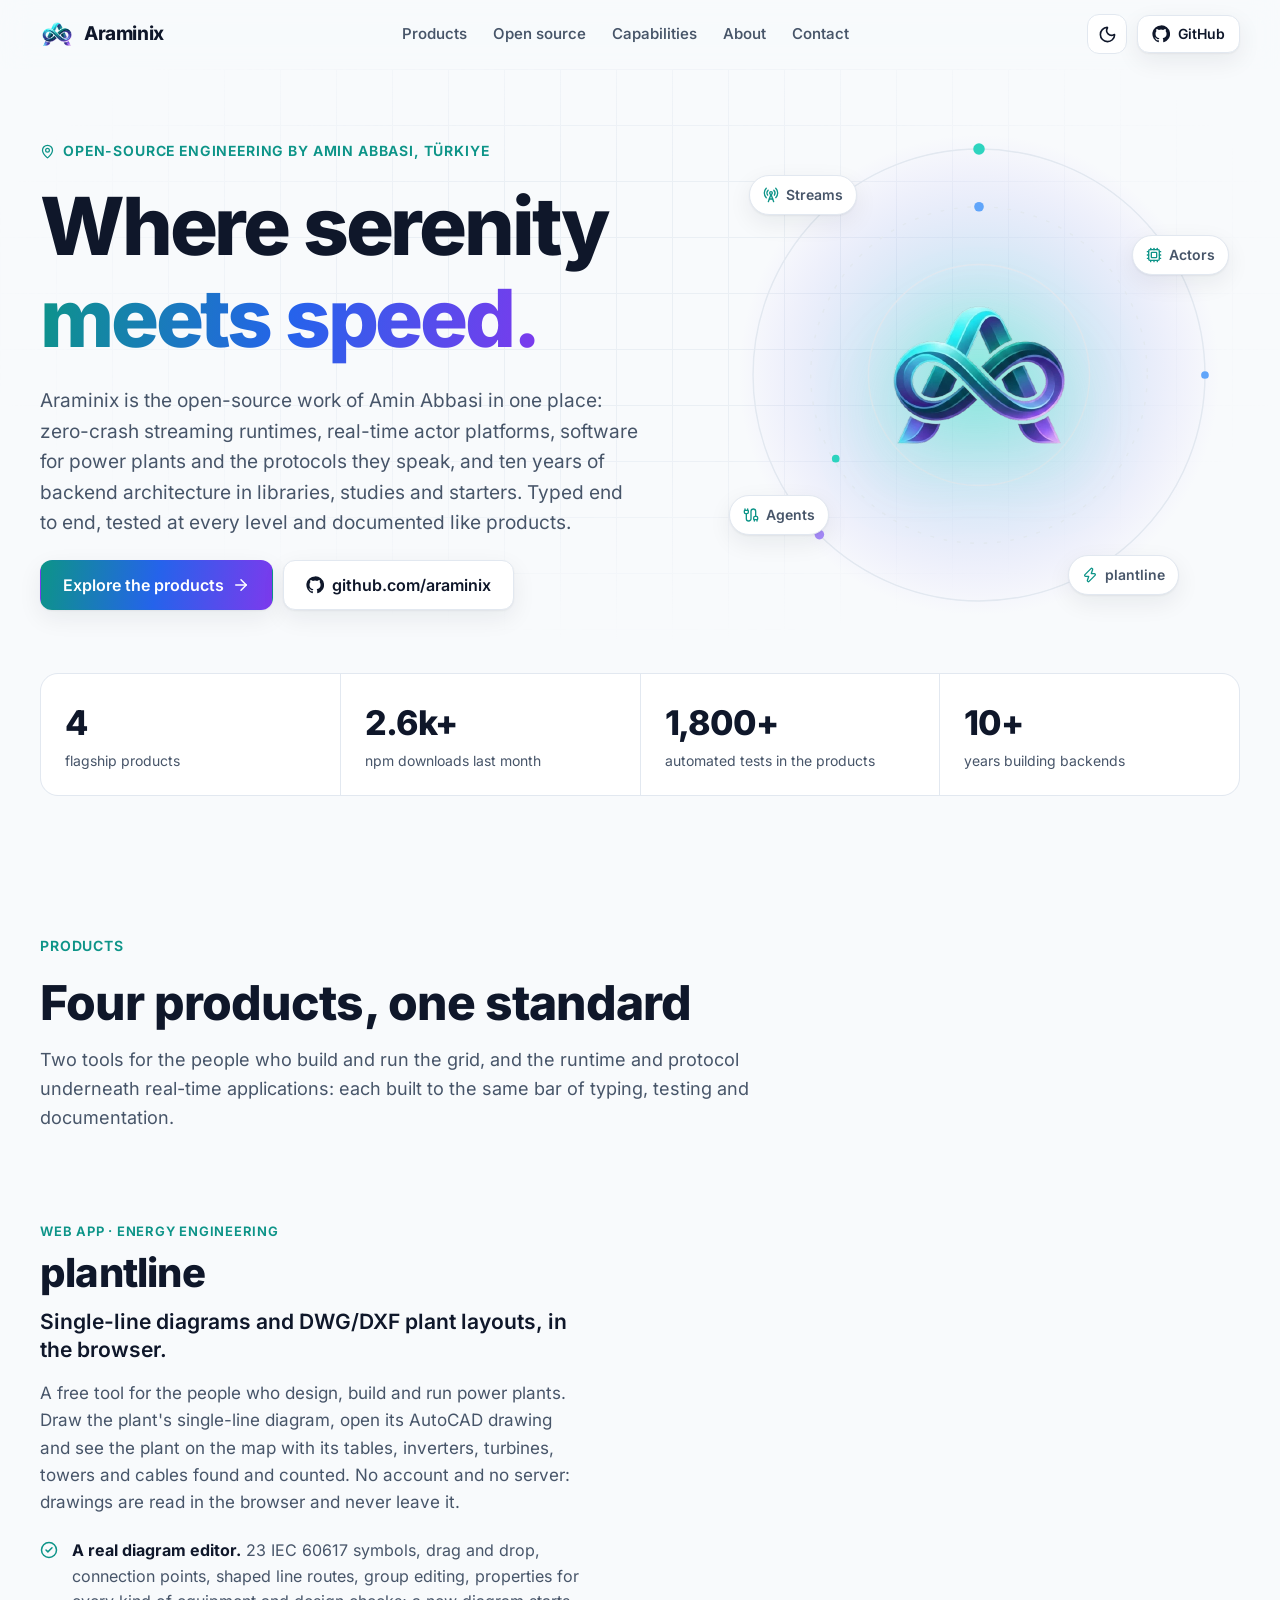
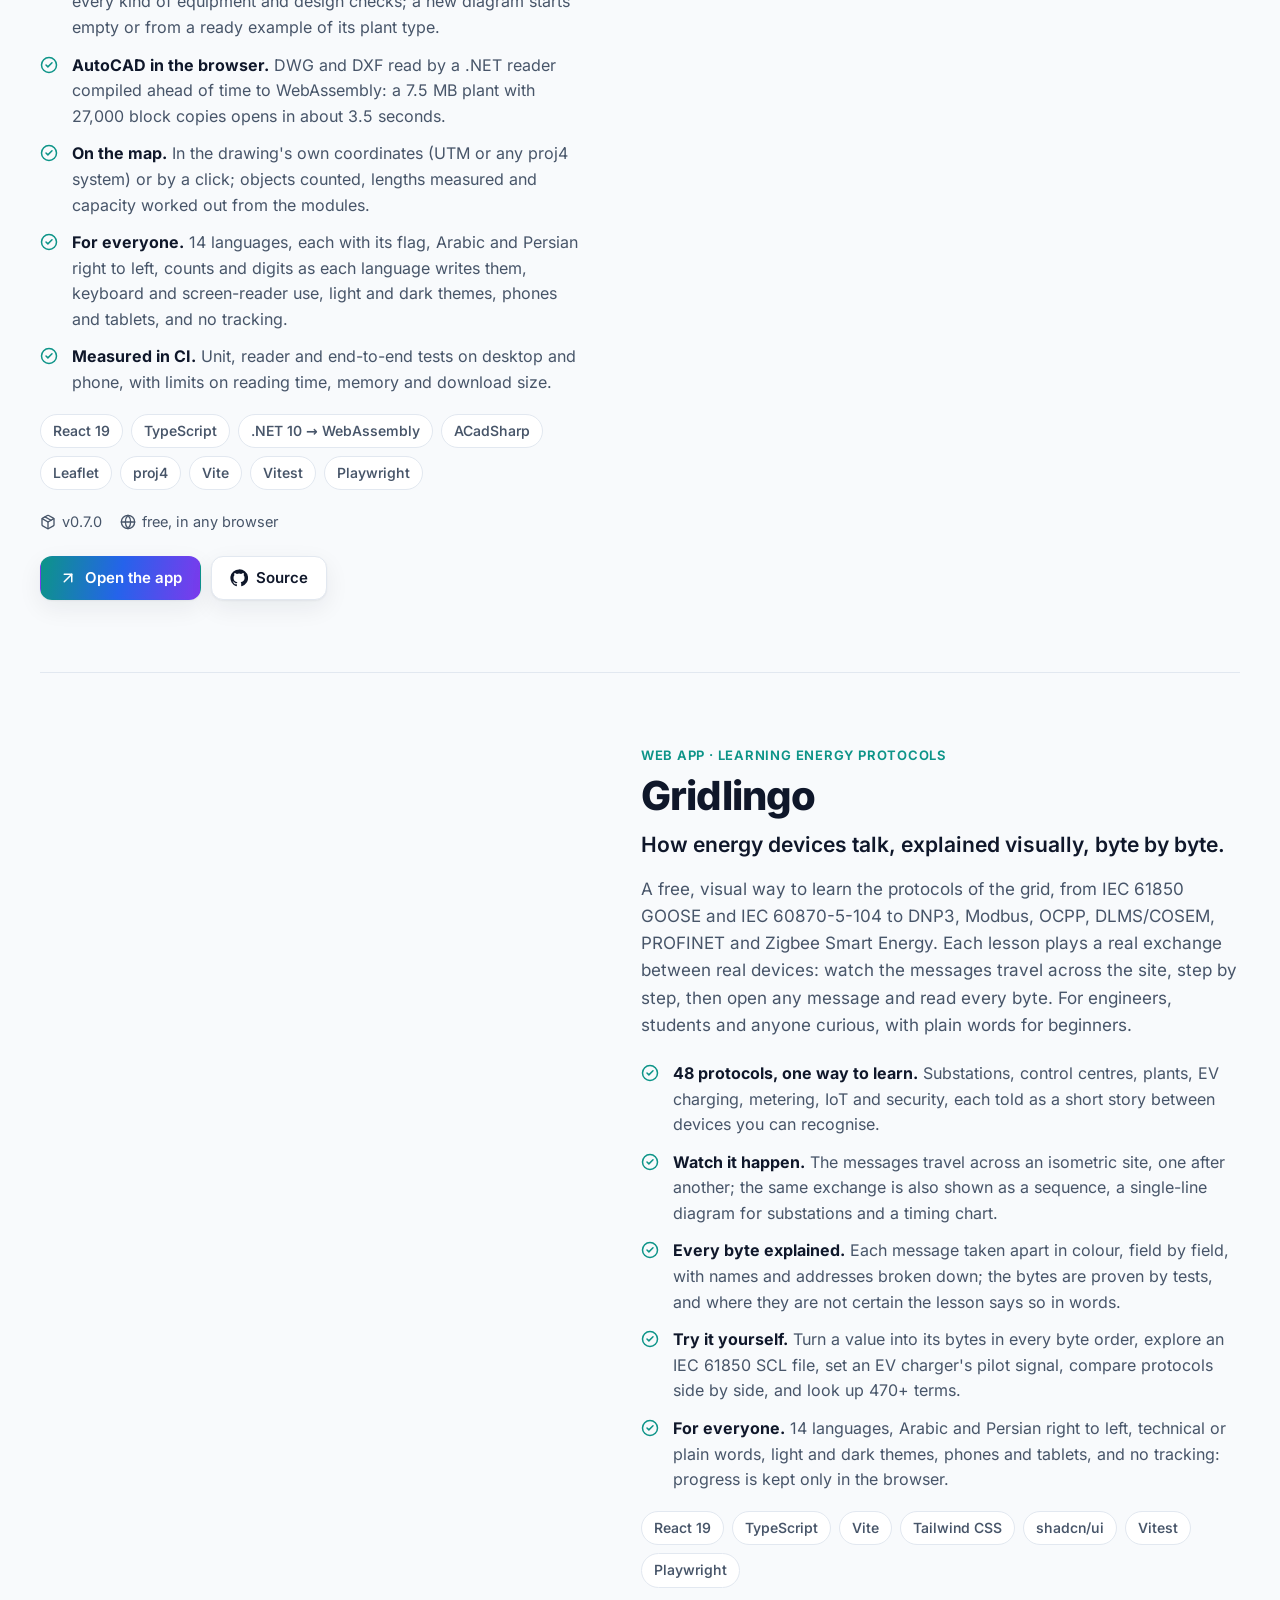
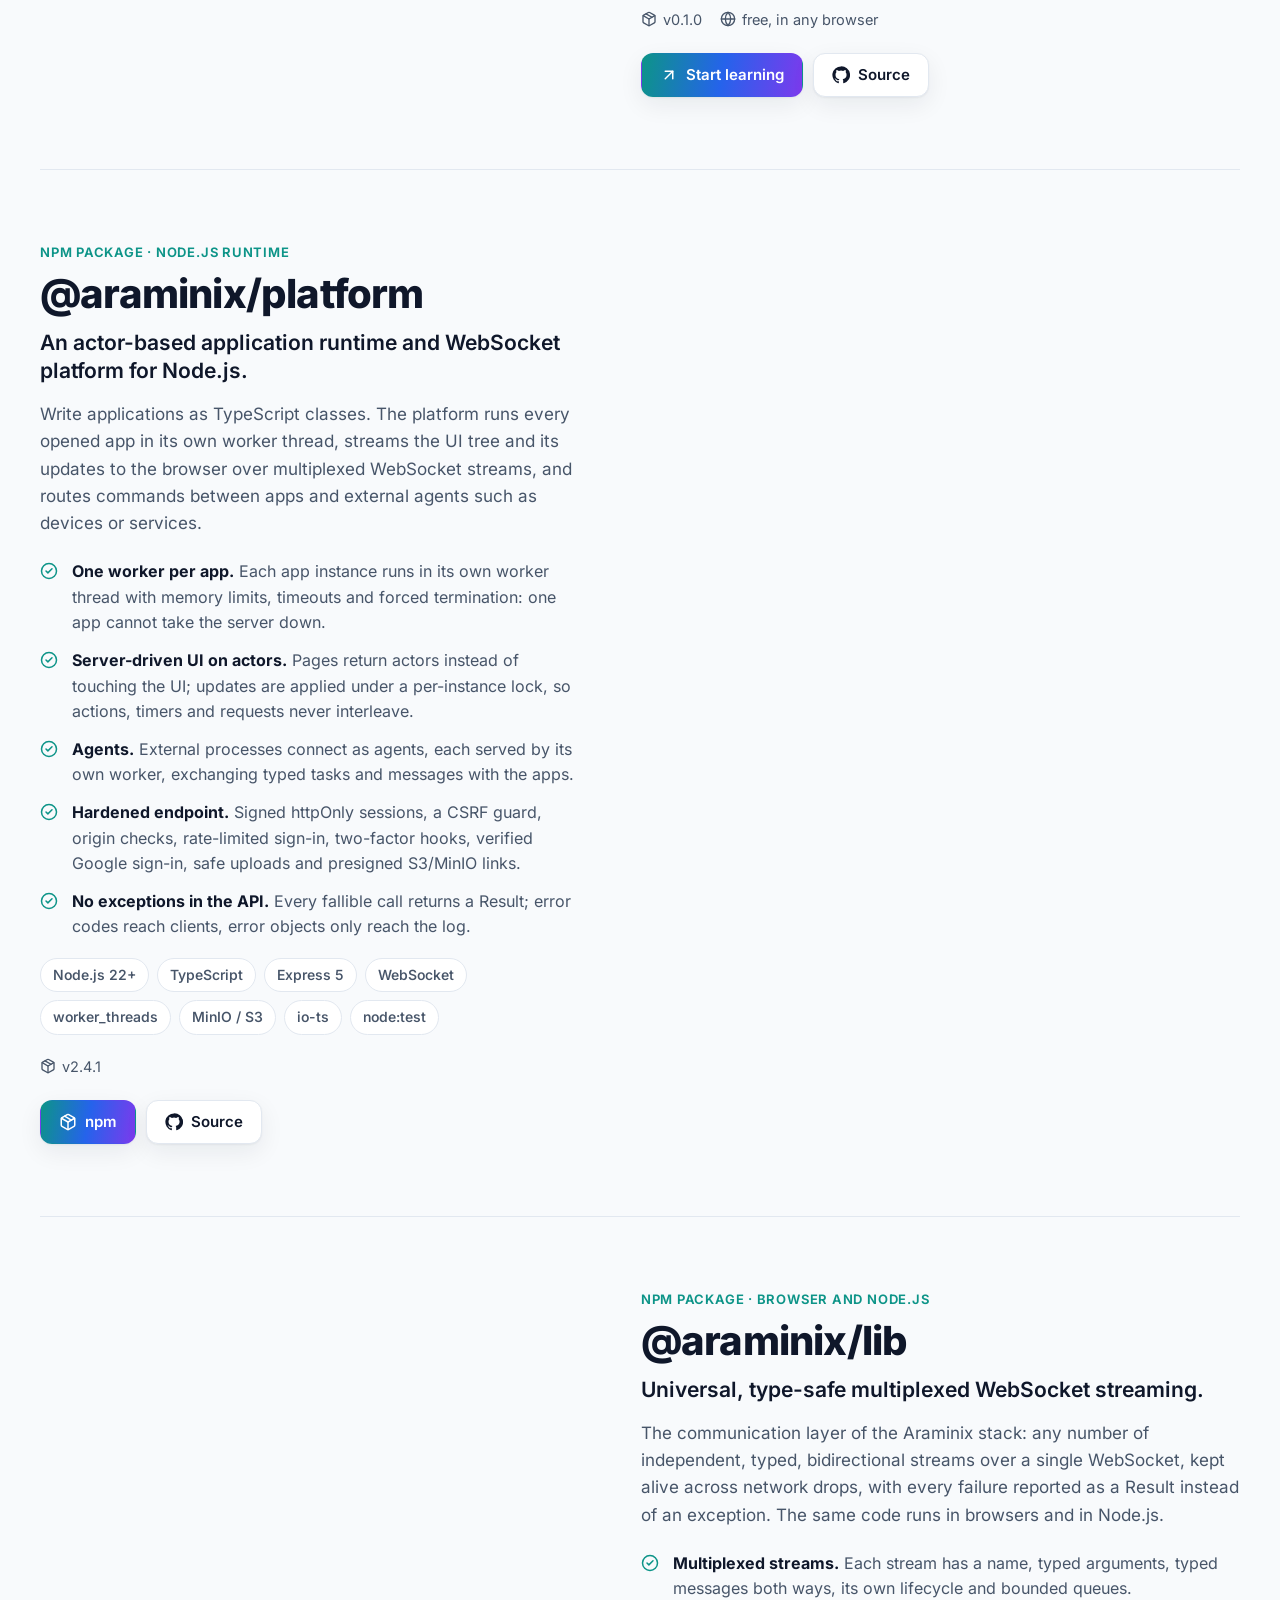
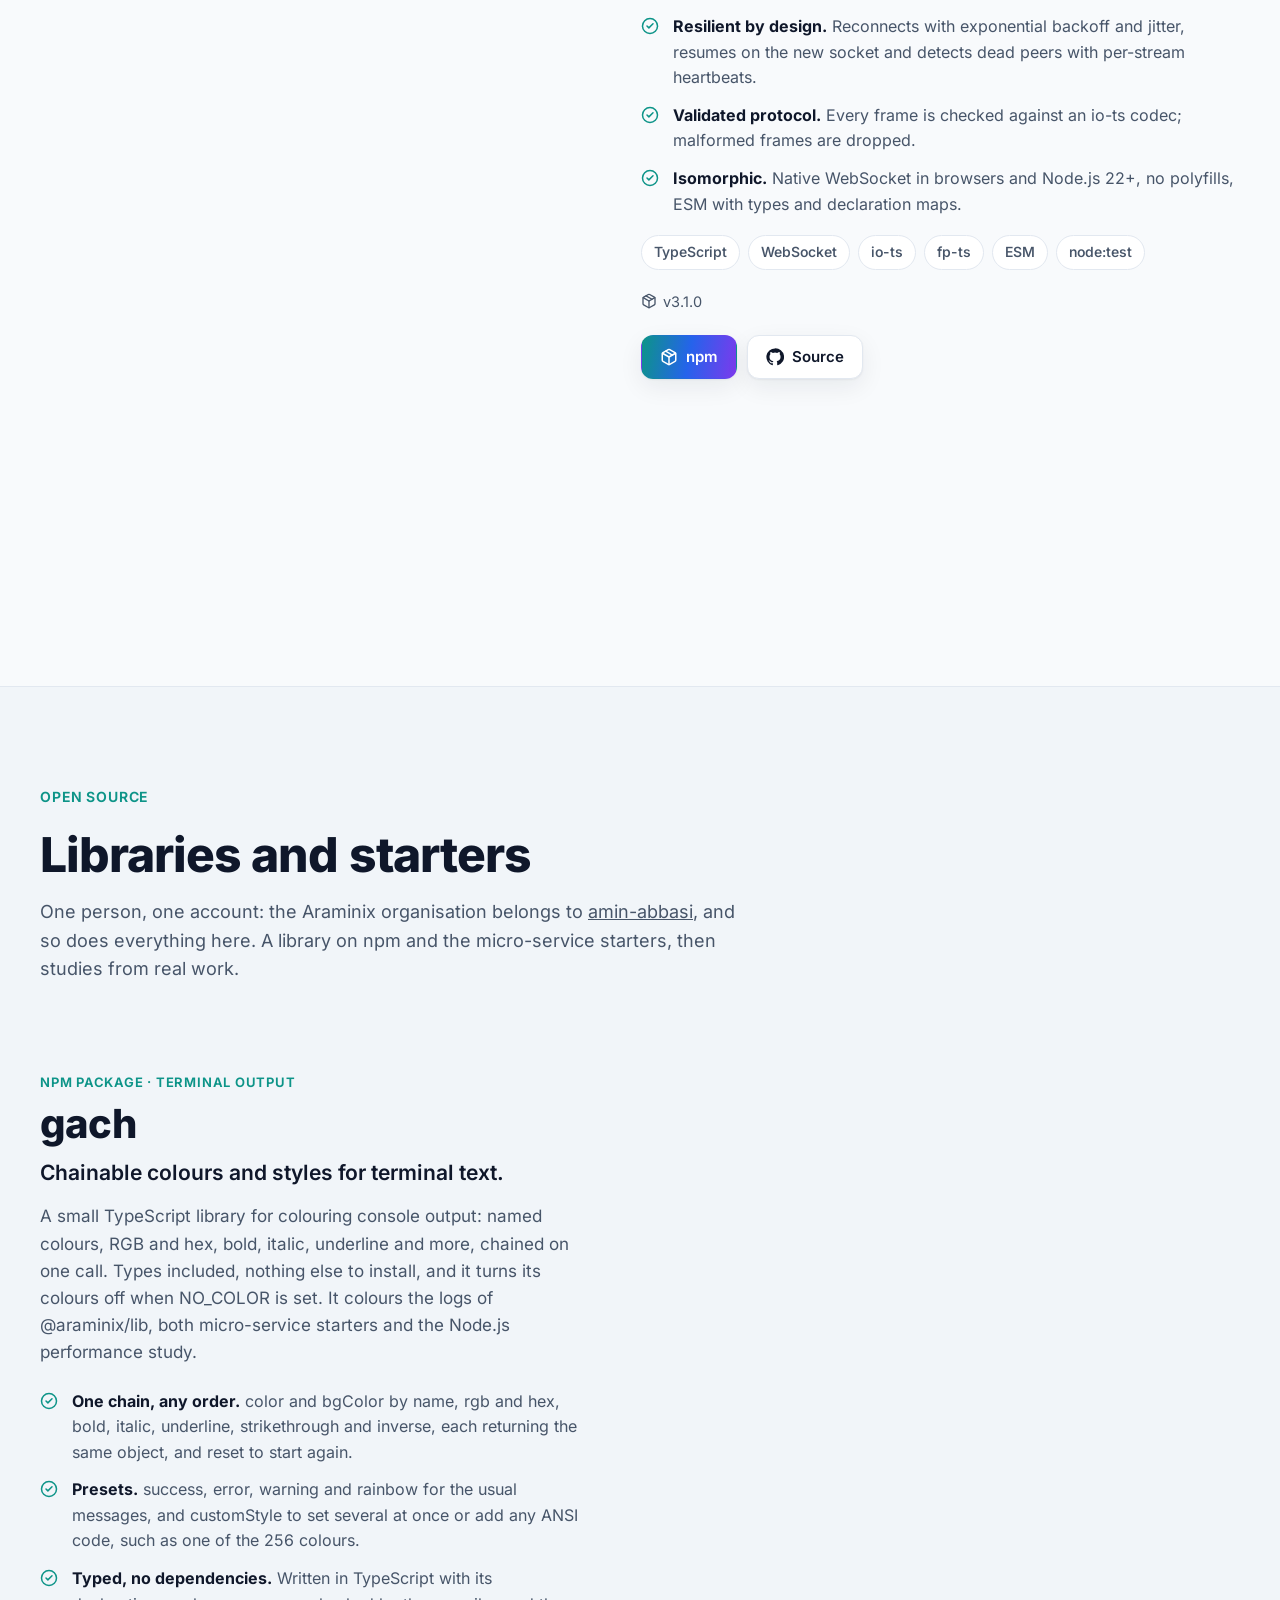
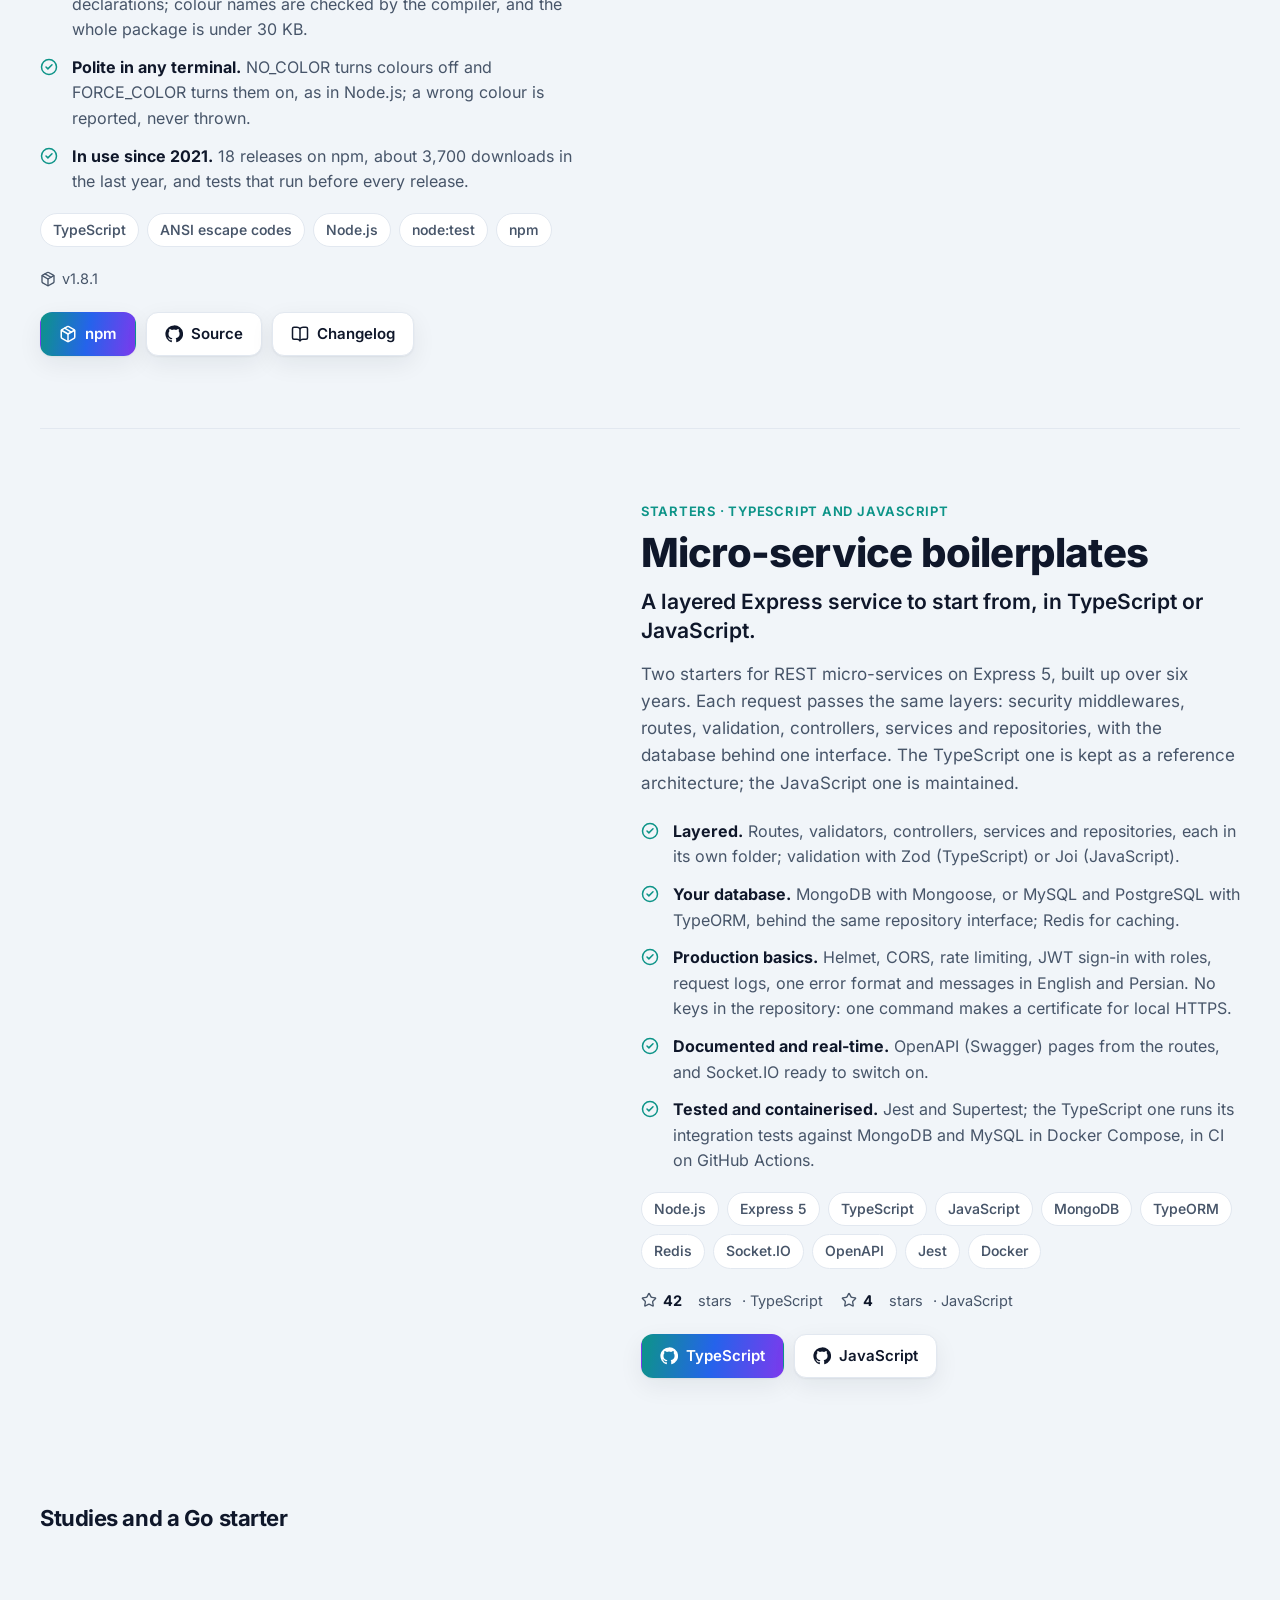
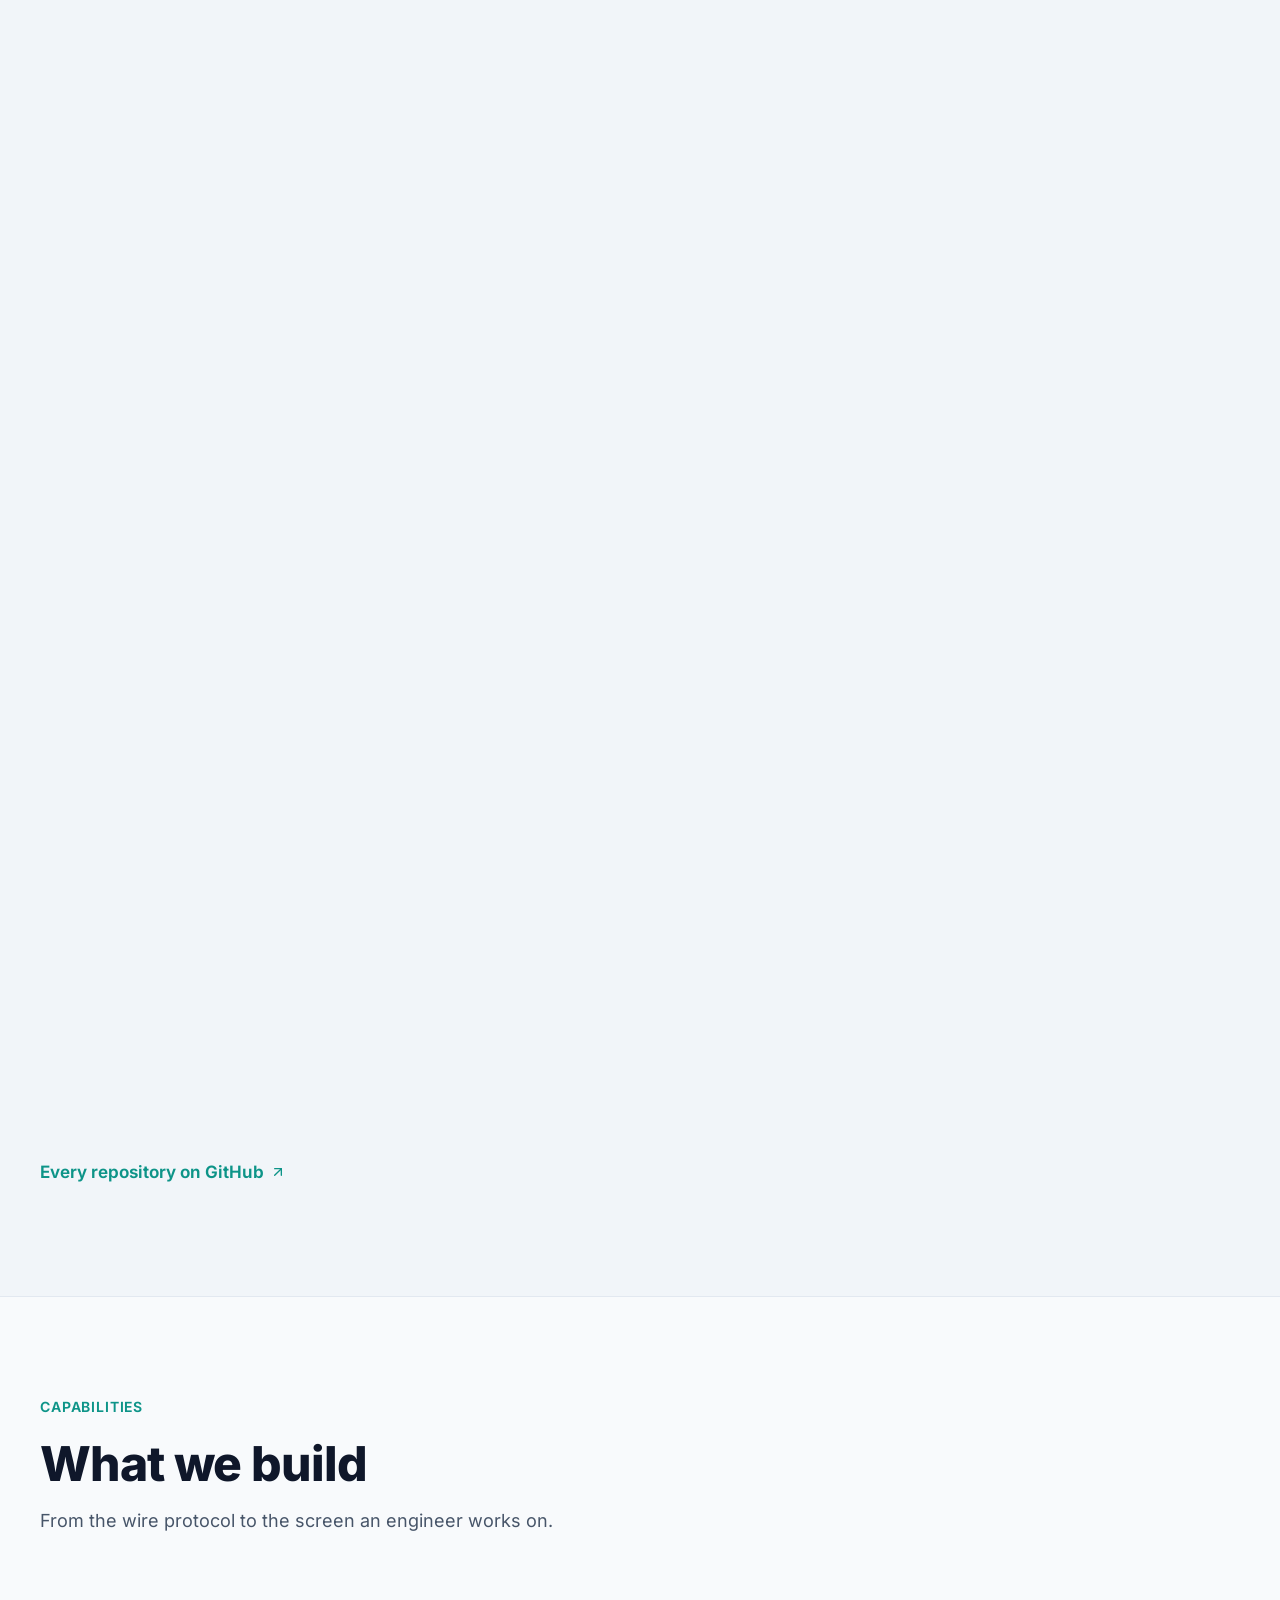
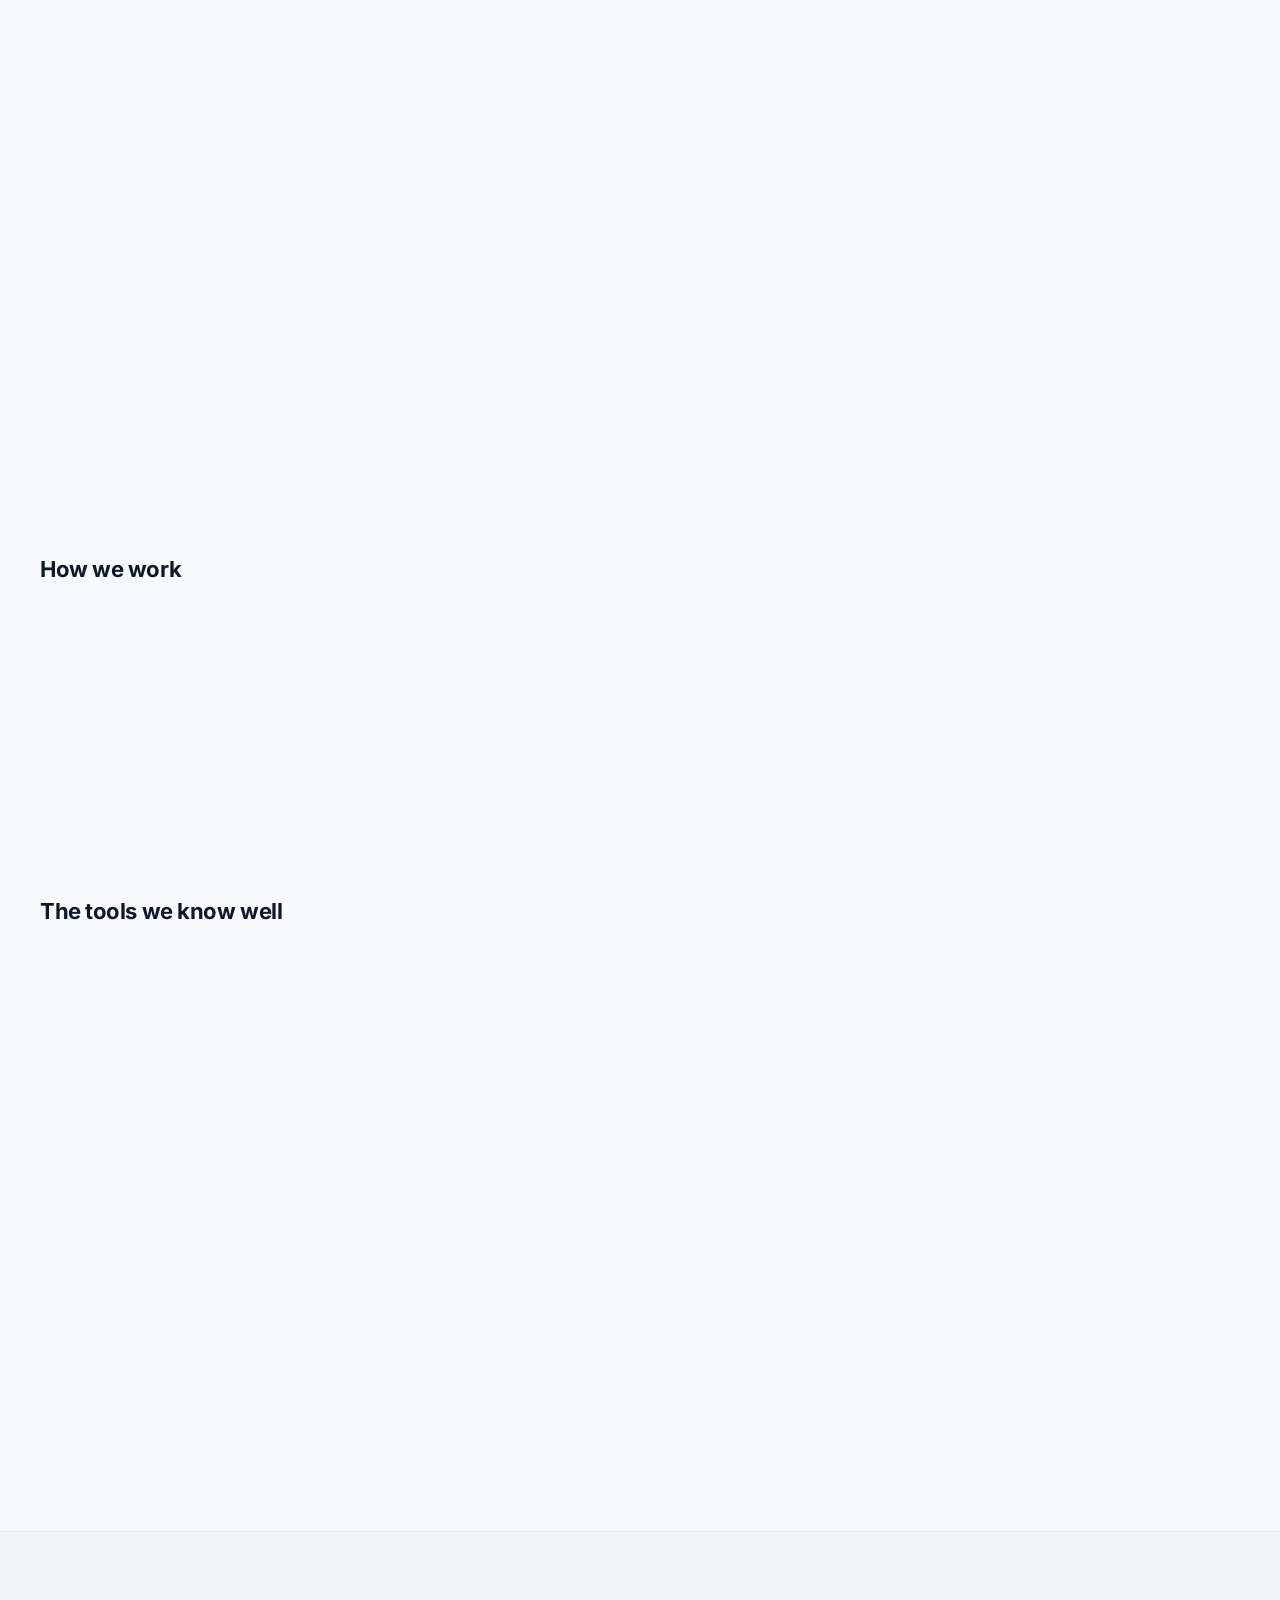
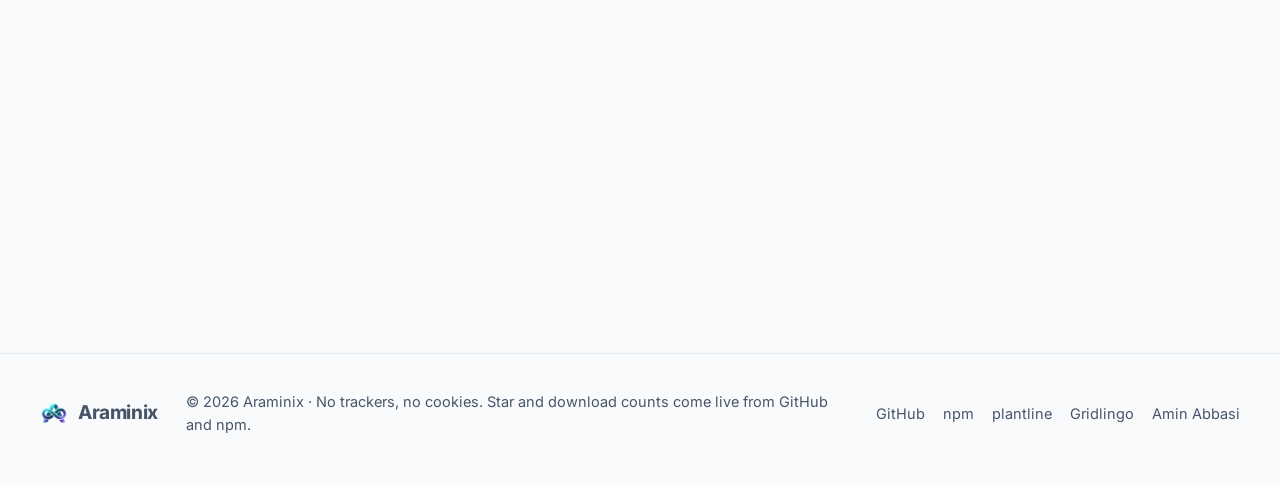
==== commit cb0f8af9: "feat: Gridlingo on the site, beside plantline Gridlingo, the visual way to learn energy-device proto" ====
--- a/index.html
+++ b/index.html
@@ -5,7 +5,7 @@
 <meta name="viewport" content="width=device-width, initial-scale=1, viewport-fit=cover">
 <meta http-equiv="Content-Security-Policy" content="default-src 'self'; img-src 'self' data:; style-src 'self'; script-src 'self'; font-src 'self'; connect-src https://api.github.com https://api.npmjs.org; object-src 'none'; base-uri 'self'; form-action 'none'">
 <title>Araminix · streaming runtimes, real-time platforms and energy software</title>
-<meta name="description" content="Araminix is Amin Abbasi's open-source work: plantline, @araminix/platform and @araminix/lib, the gach library, micro-service starters and architecture studies.">
+<meta name="description" content="Araminix is Amin Abbasi's open-source work: plantline, Gridlingo, @araminix/platform and @araminix/lib, the gach library, micro-service starters and architecture studies.">
 <link rel="canonical" href="https://araminix.github.io/">
 <meta name="theme-color" content="#070b14" media="(prefers-color-scheme: dark)">
 <meta name="theme-color" content="#f8fafc" media="(prefers-color-scheme: light)">
@@ -18,12 +18,12 @@
 <meta property="og:type" content="website">
 <meta property="og:url" content="https://araminix.github.io/">
 <meta property="og:title" content="Araminix · Where serenity meets speed.">
-<meta property="og:description" content="Araminix is Amin Abbasi's open-source work: plantline, @araminix/platform and @araminix/lib, the gach library, micro-service starters and architecture studies.">
+<meta property="og:description" content="Araminix is Amin Abbasi's open-source work: plantline, Gridlingo, @araminix/platform and @araminix/lib, the gach library, micro-service starters and architecture studies.">
 <meta property="og:image" content="https://araminix.github.io/assets/img/og.png">
 <meta property="og:image:width" content="1200">
 <meta property="og:image:height" content="630">
 <meta name="twitter:card" content="summary_large_image">
-<script type="application/ld+json">{"@context":"https://schema.org","@type":"Organization","name":"Araminix","url":"https://araminix.github.io/","logo":"https://araminix.github.io/assets/img/icon-180.png","description":"Araminix is Amin Abbasi's open-source work: plantline, @araminix/platform and @araminix/lib, the gach library, micro-service starters and architecture studies.","founder":{"@type":"Person","name":"Amin Abbasi","url":"https://amin-abbasi.github.io/","sameAs":["https://github.com/amin-abbasi","https://amin-abbasi.github.io/","https://dev.to/amin4193","https://x.com/amin4193"]},"sameAs":["https://github.com/araminix","https://www.npmjs.com/org/araminix"]}</script>
+<script type="application/ld+json">{"@context":"https://schema.org","@type":"Organization","name":"Araminix","url":"https://araminix.github.io/","logo":"https://araminix.github.io/assets/img/icon-180.png","description":"Araminix is Amin Abbasi's open-source work: plantline, Gridlingo, @araminix/platform and @araminix/lib, the gach library, micro-service starters and architecture studies.","founder":{"@type":"Person","name":"Amin Abbasi","url":"https://amin-abbasi.github.io/","sameAs":["https://github.com/amin-abbasi","https://amin-abbasi.github.io/","https://dev.to/amin4193","https://x.com/amin4193"]},"sameAs":["https://github.com/araminix","https://www.npmjs.com/org/araminix"]}</script>
 </head>
 <body>
 <a class="skip" href="#main">Skip to the content</a>
@@ -46,7 +46,7 @@
     <div class="hero-text">
       <p class="eyebrow"><svg class="icon" width="15" height="15" viewBox="0 0 24 24" fill="none" stroke="currentColor" stroke-width="2" stroke-linecap="round" stroke-linejoin="round" aria-hidden="true"><path d="M20 10c0 4.993-5.539 10.193-7.399 11.799a1 1 0 0 1-1.202 0C9.539 20.193 4 14.993 4 10a8 8 0 0 1 16 0"/><circle cx="12" cy="10" r="3"/></svg>Open-source engineering by Amin Abbasi, Türkiye</p>
       <h1>Where serenity <span class="grad">meets speed.</span></h1>
-      <p class="lead">Araminix is the open-source work of Amin Abbasi in one place: zero-crash streaming runtimes, real-time actor platforms, software for power plants, and ten years of backend architecture in libraries, studies and starters. Typed end to end, tested at every level and documented like products.</p>
+      <p class="lead">Araminix is the open-source work of Amin Abbasi in one place: zero-crash streaming runtimes, real-time actor platforms, software for power plants and the protocols they speak, and ten years of backend architecture in libraries, studies and starters. Typed end to end, tested at every level and documented like products.</p>
       <div class="actions"><a class="btn primary big" href="#products">Explore the products<svg class="icon" width="18" height="18" viewBox="0 0 24 24" fill="none" stroke="currentColor" stroke-width="2" stroke-linecap="round" stroke-linejoin="round" aria-hidden="true"><path d="M5 12h14"/><path d="m12 5 7 7-7 7"/></svg></a><a class="btn big" href="https://github.com/araminix" rel="noopener" target="_blank"><svg class="icon" width="18" height="18" viewBox="0 0 24 24" fill="none" stroke="currentColor" stroke-width="2" stroke-linecap="round" stroke-linejoin="round" aria-hidden="true"><path fill="currentColor" stroke="none" d="M12 .5a11.5 11.5 0 0 0-3.64 22.41c.58.1.79-.25.79-.56v-2c-3.2.7-3.88-1.37-3.88-1.37-.52-1.34-1.28-1.69-1.28-1.69-1.05-.71.08-.7.08-.7 1.16.08 1.77 1.19 1.77 1.19 1.03 1.77 2.7 1.26 3.36.96.1-.75.4-1.26.73-1.55-2.55-.29-5.24-1.28-5.24-5.69 0-1.26.45-2.29 1.19-3.09-.12-.29-.52-1.46.11-3.05 0 0 .97-.31 3.17 1.18a11 11 0 0 1 5.77 0c2.2-1.49 3.17-1.18 3.17-1.18.63 1.59.23 2.76.11 3.05.74.8 1.19 1.83 1.19 3.09 0 4.42-2.7 5.4-5.26 5.68.41.36.78 1.06.78 2.14v3.17c0 .31.21.67.8.56A11.5 11.5 0 0 0 12 .5Z"/></svg>github.com/araminix</a></div>
     </div>
     
@@ -67,12 +67,12 @@
   <span class="chip c4"><svg class="icon" width="16" height="16" viewBox="0 0 24 24" fill="none" stroke="currentColor" stroke-width="2" stroke-linecap="round" stroke-linejoin="round" aria-hidden="true"><path d="M15.914 4a1.5 1.5 0 00-2.474-1.561l-9 9A1.5 1.5 0 005.5 14h4.002a.5.5 0 01.471.666L8.086 20a1.5 1.5 0 002.475 1.56l9-9A1.5 1.5 0 0018.5 10h-3.997a.5.5 0 01-.472-.667z"/></svg>plantline</span>
 </div>
   </div>
-  <div class="wrap"><dl class="stats"><div><dt>flagship products</dt><dd>3</dd></div><div><dt>npm downloads last month</dt><dd data-live="npm-total">2.6k+</dd></div><div><dt>automated tests in the products</dt><dd>390+</dd></div><div><dt>years building backends</dt><dd>10+</dd></div></dl></div>
+  <div class="wrap"><dl class="stats"><div><dt>flagship products</dt><dd>4</dd></div><div><dt>npm downloads last month</dt><dd data-live="npm-total">2.6k+</dd></div><div><dt>automated tests in the products</dt><dd>1,800+</dd></div><div><dt>years building backends</dt><dd>10+</dd></div></dl></div>
 </section>
 
 <section class="section" id="products">
   <div class="wrap">
-    <header class="section-head"><p class="eyebrow">Products</p><h2>Three products, one standard</h2><p>A tool engineers use every day, and the runtime and protocol underneath real-time applications: each built to the same bar of typing, testing and documentation.</p></header>
+    <header class="section-head"><p class="eyebrow">Products</p><h2>Four products, one standard</h2><p>Two tools for the people who build and run the grid, and the runtime and protocol underneath real-time applications: each built to the same bar of typing, testing and documentation.</p></header>
     
 <article class="product" id="plantline">
   <div class="product-text">
@@ -99,7 +99,32 @@
   <figure class="frame phone"><img src="assets/img/plantline/phone.webp" alt="plantline on a phone, in Persian, right to left" width="412" height="839" loading="lazy"></figure>
 </div></div>
 </article>
-<article class="product flip" id="platform">
+<article class="product flip" id="gridlingo">
+  <div class="product-text">
+    <p class="kind">Web app · Learning energy protocols</p>
+    <h3>Gridlingo</h3>
+    <p class="product-tagline">How energy devices talk, explained visually, byte by byte.</p>
+    <p>A free, visual way to learn the protocols of the grid, from IEC 61850 GOOSE and IEC 60870-5-104 to DNP3, Modbus, OCPP, DLMS/COSEM, PROFINET and Zigbee Smart Energy. Each lesson plays a real exchange between real devices: watch the messages travel across the site, step by step, then open any message and read every byte. For engineers, students and anyone curious, with plain words for beginners.</p>
+    <ul class="points"><li><svg class="icon" width="18" height="18" viewBox="0 0 24 24" fill="none" stroke="currentColor" stroke-width="2" stroke-linecap="round" stroke-linejoin="round" aria-hidden="true"><circle cx="12" cy="12" r="10"/><path d="m16 9-5.5 5.5L8 12"/></svg><span><b>48 protocols, one way to learn.</b> Substations, control centres, plants, EV charging, metering, IoT and security, each told as a short story between devices you can recognise.</span></li><li><svg class="icon" width="18" height="18" viewBox="0 0 24 24" fill="none" stroke="currentColor" stroke-width="2" stroke-linecap="round" stroke-linejoin="round" aria-hidden="true"><circle cx="12" cy="12" r="10"/><path d="m16 9-5.5 5.5L8 12"/></svg><span><b>Watch it happen.</b> The messages travel across an isometric site, one after another; the same exchange is also shown as a sequence, a single-line diagram for substations and a timing chart.</span></li><li><svg class="icon" width="18" height="18" viewBox="0 0 24 24" fill="none" stroke="currentColor" stroke-width="2" stroke-linecap="round" stroke-linejoin="round" aria-hidden="true"><circle cx="12" cy="12" r="10"/><path d="m16 9-5.5 5.5L8 12"/></svg><span><b>Every byte explained.</b> Each message taken apart in colour, field by field, with names and addresses broken down; the bytes are proven by tests, and where they are not certain the lesson says so in words.</span></li><li><svg class="icon" width="18" height="18" viewBox="0 0 24 24" fill="none" stroke="currentColor" stroke-width="2" stroke-linecap="round" stroke-linejoin="round" aria-hidden="true"><circle cx="12" cy="12" r="10"/><path d="m16 9-5.5 5.5L8 12"/></svg><span><b>Try it yourself.</b> Turn a value into its bytes in every byte order, explore an IEC 61850 SCL file, set an EV charger's pilot signal, compare protocols side by side, and look up 470+ terms.</span></li><li><svg class="icon" width="18" height="18" viewBox="0 0 24 24" fill="none" stroke="currentColor" stroke-width="2" stroke-linecap="round" stroke-linejoin="round" aria-hidden="true"><circle cx="12" cy="12" r="10"/><path d="m16 9-5.5 5.5L8 12"/></svg><span><b>For everyone.</b> 14 languages, Arabic and Persian right to left, technical or plain words, light and dark themes, phones and tablets, and no tracking: progress is kept only in the browser.</span></li></ul>
+    <ul class="chips"><li class="chip">React 19</li><li class="chip">TypeScript</li><li class="chip">Vite</li><li class="chip">Tailwind CSS</li><li class="chip">shadcn/ui</li><li class="chip">Vitest</li><li class="chip">Playwright</li></ul>
+    <div class="meta">
+      <span hidden><svg class="icon" width="16" height="16" viewBox="0 0 24 24" fill="none" stroke="currentColor" stroke-width="2" stroke-linecap="round" stroke-linejoin="round" aria-hidden="true"><path d="M11.525 2.295a.53.53 0 0 1 .95 0l2.31 4.679a2.123 2.123 0 0 0 1.595 1.16l5.166.756a.53.53 0 0 1 .294.904l-3.736 3.638a2.123 2.123 0 0 0-.611 1.878l.882 5.14a.53.53 0 0 1-.771.56l-4.618-2.428a2.122 2.122 0 0 0-1.973 0L6.396 21.01a.53.53 0 0 1-.77-.56l.881-5.139a2.122 2.122 0 0 0-.611-1.879L2.16 9.795a.53.53 0 0 1 .294-.906l5.165-.755a2.122 2.122 0 0 0 1.597-1.16z"/></svg><b data-stars="araminix/gridlingo"></b> <span class="unit">stars</span></span>
+      <span><svg class="icon" width="16" height="16" viewBox="0 0 24 24" fill="none" stroke="currentColor" stroke-width="2" stroke-linecap="round" stroke-linejoin="round" aria-hidden="true"><path d="M11 21.73a2 2 0 0 0 2 0l7-4A2 2 0 0 0 21 16V8a2 2 0 0 0-1-1.73l-7-4a2 2 0 0 0-2 0l-7 4A2 2 0 0 0 3 8v8a2 2 0 0 0 1 1.73z"/><path d="M12 22V12"/><polyline points="3.29 7 12 12 20.71 7"/><path d="m7.5 4.27 9 5.15"/></svg>v0.1.0</span>
+      <span><svg class="icon" width="16" height="16" viewBox="0 0 24 24" fill="none" stroke="currentColor" stroke-width="2" stroke-linecap="round" stroke-linejoin="round" aria-hidden="true"><circle cx="12" cy="12" r="10"/><path d="M12 2a14.5 14.5 0 0 0 0 20 14.5 14.5 0 0 0 0-20"/><path d="M2 12h20"/></svg>free, in any browser</span>
+    </div>
+    <div class="actions"><a class="btn primary" href="https://araminix.github.io/gridlingo/" rel="noopener" target="_blank"><svg class="icon" width="18" height="18" viewBox="0 0 24 24" fill="none" stroke="currentColor" stroke-width="2" stroke-linecap="round" stroke-linejoin="round" aria-hidden="true"><path d="M7 7h10v10"/><path d="M7 17 17 7"/></svg>Start learning</a><a class="btn" href="https://github.com/araminix/gridlingo" rel="noopener" target="_blank"><svg class="icon" width="18" height="18" viewBox="0 0 24 24" fill="none" stroke="currentColor" stroke-width="2" stroke-linecap="round" stroke-linejoin="round" aria-hidden="true"><path fill="currentColor" stroke="none" d="M12 .5a11.5 11.5 0 0 0-3.64 22.41c.58.1.79-.25.79-.56v-2c-3.2.7-3.88-1.37-3.88-1.37-.52-1.34-1.28-1.69-1.28-1.69-1.05-.71.08-.7.08-.7 1.16.08 1.77 1.19 1.77 1.19 1.03 1.77 2.7 1.26 3.36.96.1-.75.4-1.26.73-1.55-2.55-.29-5.24-1.28-5.24-5.69 0-1.26.45-2.29 1.19-3.09-.12-.29-.52-1.46.11-3.05 0 0 .97-.31 3.17 1.18a11 11 0 0 1 5.77 0c2.2-1.49 3.17-1.18 3.17-1.18.63 1.59.23 2.76.11 3.05.74.8 1.19 1.83 1.19 3.09 0 4.42-2.7 5.4-5.26 5.68.41.36.78 1.06.78 2.14v3.17c0 .31.21.67.8.56A11.5 11.5 0 0 0 12 .5Z"/></svg>Source</a></div>
+  </div>
+  <div class="product-media reveal">
+<div class="shots">
+  <figure class="frame back"><img src="assets/img/gridlingo/library.webp" alt="Gridlingo's home page: 48 protocols in seven groups, beside a small energy site" width="1440" height="900" loading="lazy"></figure>
+  <figure class="frame front">
+    <img class="only-light" src="assets/img/gridlingo/lesson.webp" alt="A Gridlingo lesson on IEC 61850 GOOSE: a protection relay announces a trip to every subscriber across the substation" width="1440" height="900" loading="lazy">
+    <img class="only-dark" src="assets/img/gridlingo/lesson-dark.webp" alt="The same GOOSE lesson in the dark theme" width="1440" height="900" loading="lazy">
+  </figure>
+  <figure class="frame phone"><img src="assets/img/gridlingo/phone.webp" alt="A Gridlingo lesson on IEC 60870-5-104 on a phone, in Persian, right to left" width="412" height="839" loading="lazy"></figure>
+</div></div>
+</article>
+<article class="product" id="platform">
   <div class="product-text">
     <p class="kind">npm package · Node.js runtime</p>
     <h3>@araminix/platform</h3>
@@ -128,7 +153,7 @@
   <path d="M120 75 H150 M120 163 H150 M280 100 H330 M280 166 H330 M280 232 H330 M120 303 H150 M280 303 H330" class="wire"/>
 </svg></div></div>
 </article>
-<article class="product" id="lib">
+<article class="product flip" id="lib">
   <div class="product-text">
     <p class="kind">npm package · Browser and Node.js</p>
     <h3>@araminix/lib</h3>
@@ -173,7 +198,7 @@
     <span class="k">const</span> answer = <span class="k">await</span> stream.<span class="f">read</span>(<span class="n">10</span>);
 }</code></pre></div></div>
 </article>
-    <aside class="stack-note reveal"><svg class="icon" width="22" height="22" viewBox="0 0 24 24" fill="none" stroke="currentColor" stroke-width="2" stroke-linecap="round" stroke-linejoin="round" aria-hidden="true"><rect width="8" height="8" x="3" y="3" rx="2"/><path d="M7 11v4a2 2 0 0 0 2 2h4"/><rect width="8" height="8" x="13" y="13" rx="2"/></svg><p><b>How they fit together.</b> <code>@araminix/lib</code> is the wire: typed streams over one WebSocket, in the browser and in Node.js. <code>@araminix/platform</code> is the server built on it: apps in their own workers, a server-driven UI, and agents for devices and services. plantline shows the same care in a product engineers use directly.</p></aside>
+    <aside class="stack-note reveal"><svg class="icon" width="22" height="22" viewBox="0 0 24 24" fill="none" stroke="currentColor" stroke-width="2" stroke-linecap="round" stroke-linejoin="round" aria-hidden="true"><rect width="8" height="8" x="3" y="3" rx="2"/><path d="M7 11v4a2 2 0 0 0 2 2h4"/><rect width="8" height="8" x="13" y="13" rx="2"/></svg><p><b>How they fit together.</b> <code>@araminix/lib</code> is the wire: typed streams over one WebSocket, in the browser and in Node.js. <code>@araminix/platform</code> is the server built on it: apps in their own workers, a server-driven UI, and agents for devices and services. plantline and Gridlingo show the same care in products engineers use directly.</p></aside>
   </div>
 </section>
 
@@ -311,7 +336,7 @@
 <section class="section" id="capabilities">
   <div class="wrap">
     <header class="section-head"><p class="eyebrow">Capabilities</p><h2>What we build</h2><p>From the wire protocol to the screen an engineer works on.</p></header>
-    <div class="grid three"><article class="card reveal"><span class="card-icon"><svg class="icon" width="22" height="22" viewBox="0 0 24 24" fill="none" stroke="currentColor" stroke-width="2" stroke-linecap="round" stroke-linejoin="round" aria-hidden="true"><path d="M4.9 16.1C1 12.2 1 5.8 4.9 1.9"/><path d="M7.8 4.7a6.14 6.14 0 0 0-.8 7.5"/><circle cx="12" cy="9" r="2"/><path d="M16.2 4.8c2 2 2.26 5.11.8 7.47"/><path d="M19.1 1.9a9.96 9.96 0 0 1 0 14.1"/><path d="M9.5 18h5"/><path d="m8 22 4-11 4 11"/></svg></span><h3>Real-time systems</h3><p>Multiplexed WebSocket protocols, actor runtimes and streaming pipelines that keep their promises under load and across network drops.</p></article><article class="card reveal"><span class="card-icon"><svg class="icon" width="22" height="22" viewBox="0 0 24 24" fill="none" stroke="currentColor" stroke-width="2" stroke-linecap="round" stroke-linejoin="round" aria-hidden="true"><rect width="20" height="8" x="2" y="2" rx="2" ry="2"/><rect width="20" height="8" x="2" y="14" rx="2" ry="2"/><line x1="6" x2="6.01" y1="6" y2="6"/><line x1="6" x2="6.01" y1="18" y2="18"/></svg></span><h3>Resilient backends</h3><p>Worker isolation, backpressure, timeouts and typed results instead of exceptions, in Node.js, Go and .NET.</p></article><article class="card reveal"><span class="card-icon"><svg class="icon" width="22" height="22" viewBox="0 0 24 24" fill="none" stroke="currentColor" stroke-width="2" stroke-linecap="round" stroke-linejoin="round" aria-hidden="true"><path d="M15.914 4a1.5 1.5 0 00-2.474-1.561l-9 9A1.5 1.5 0 005.5 14h4.002a.5.5 0 01.471.666L8.086 20a1.5 1.5 0 002.475 1.56l9-9A1.5 1.5 0 0018.5 10h-3.997a.5.5 0 01-.472-.667z"/></svg></span><h3>Software for energy</h3><p>Single-line diagrams, DWG/DXF processing and GIS placement for solar, wind, storage, hydro and grid projects.</p></article><article class="card reveal"><span class="card-icon"><svg class="icon" width="22" height="22" viewBox="0 0 24 24" fill="none" stroke="currentColor" stroke-width="2" stroke-linecap="round" stroke-linejoin="round" aria-hidden="true"><path d="M20 13c0 5-3.5 7.5-7.66 8.95a1 1 0 0 1-.67-.01C7.5 20.5 4 18 4 13V6a1 1 0 0 1 1-1c2 0 4.5-1.2 6.24-2.72a1.17 1.17 0 0 1 1.52 0C14.51 3.81 17 5 19 5a1 1 0 0 1 1 1z"/><path d="m9 12 2 2 4-4"/></svg></span><h3>Security by design</h3><p>Hardened sessions and uploads, content security policies, audits and their fixes, shipped as part of the work, not after it.</p></article><article class="card reveal"><span class="card-icon"><svg class="icon" width="22" height="22" viewBox="0 0 24 24" fill="none" stroke="currentColor" stroke-width="2" stroke-linecap="round" stroke-linejoin="round" aria-hidden="true"><path d="m18 16 4-4-4-4"/><path d="m6 8-4 4 4 4"/><path d="m14.5 4-5 16"/></svg></span><h3>The modern web platform</h3><p>WebAssembly, canvas and SVG rendering at scale, right-to-left languages, and privacy by default.</p></article><article class="card reveal"><span class="card-icon"><svg class="icon" width="22" height="22" viewBox="0 0 24 24" fill="none" stroke="currentColor" stroke-width="2" stroke-linecap="round" stroke-linejoin="round" aria-hidden="true"><path d="M21 7 6.82 21.18a2.83 2.83 0 0 1-3.99-.01a2.83 2.83 0 0 1 0-4L17 3"/><path d="m16 2 6 6"/><path d="M12 16H4"/></svg></span><h3>Quality you can measure</h3><p>Tests at every level, CI limits on time, memory and size, and documentation written as part of the product.</p></article></div>
+    <div class="grid three"><article class="card reveal"><span class="card-icon"><svg class="icon" width="22" height="22" viewBox="0 0 24 24" fill="none" stroke="currentColor" stroke-width="2" stroke-linecap="round" stroke-linejoin="round" aria-hidden="true"><path d="M4.9 16.1C1 12.2 1 5.8 4.9 1.9"/><path d="M7.8 4.7a6.14 6.14 0 0 0-.8 7.5"/><circle cx="12" cy="9" r="2"/><path d="M16.2 4.8c2 2 2.26 5.11.8 7.47"/><path d="M19.1 1.9a9.96 9.96 0 0 1 0 14.1"/><path d="M9.5 18h5"/><path d="m8 22 4-11 4 11"/></svg></span><h3>Real-time systems</h3><p>Multiplexed WebSocket protocols, actor runtimes and streaming pipelines that keep their promises under load and across network drops.</p></article><article class="card reveal"><span class="card-icon"><svg class="icon" width="22" height="22" viewBox="0 0 24 24" fill="none" stroke="currentColor" stroke-width="2" stroke-linecap="round" stroke-linejoin="round" aria-hidden="true"><rect width="20" height="8" x="2" y="2" rx="2" ry="2"/><rect width="20" height="8" x="2" y="14" rx="2" ry="2"/><line x1="6" x2="6.01" y1="6" y2="6"/><line x1="6" x2="6.01" y1="18" y2="18"/></svg></span><h3>Resilient backends</h3><p>Worker isolation, backpressure, timeouts and typed results instead of exceptions, in Node.js, Go and .NET.</p></article><article class="card reveal"><span class="card-icon"><svg class="icon" width="22" height="22" viewBox="0 0 24 24" fill="none" stroke="currentColor" stroke-width="2" stroke-linecap="round" stroke-linejoin="round" aria-hidden="true"><path d="M15.914 4a1.5 1.5 0 00-2.474-1.561l-9 9A1.5 1.5 0 005.5 14h4.002a.5.5 0 01.471.666L8.086 20a1.5 1.5 0 002.475 1.56l9-9A1.5 1.5 0 0018.5 10h-3.997a.5.5 0 01-.472-.667z"/></svg></span><h3>Software for energy</h3><p>Single-line diagrams, DWG/DXF processing and GIS placement for solar, wind, storage, hydro and grid projects, and the device protocols of the grid explained byte by byte.</p></article><article class="card reveal"><span class="card-icon"><svg class="icon" width="22" height="22" viewBox="0 0 24 24" fill="none" stroke="currentColor" stroke-width="2" stroke-linecap="round" stroke-linejoin="round" aria-hidden="true"><path d="M20 13c0 5-3.5 7.5-7.66 8.95a1 1 0 0 1-.67-.01C7.5 20.5 4 18 4 13V6a1 1 0 0 1 1-1c2 0 4.5-1.2 6.24-2.72a1.17 1.17 0 0 1 1.52 0C14.51 3.81 17 5 19 5a1 1 0 0 1 1 1z"/><path d="m9 12 2 2 4-4"/></svg></span><h3>Security by design</h3><p>Hardened sessions and uploads, content security policies, audits and their fixes, shipped as part of the work, not after it.</p></article><article class="card reveal"><span class="card-icon"><svg class="icon" width="22" height="22" viewBox="0 0 24 24" fill="none" stroke="currentColor" stroke-width="2" stroke-linecap="round" stroke-linejoin="round" aria-hidden="true"><path d="m18 16 4-4-4-4"/><path d="m6 8-4 4 4 4"/><path d="m14.5 4-5 16"/></svg></span><h3>The modern web platform</h3><p>WebAssembly, canvas and SVG rendering at scale, right-to-left languages, and privacy by default.</p></article><article class="card reveal"><span class="card-icon"><svg class="icon" width="22" height="22" viewBox="0 0 24 24" fill="none" stroke="currentColor" stroke-width="2" stroke-linecap="round" stroke-linejoin="round" aria-hidden="true"><path d="M21 7 6.82 21.18a2.83 2.83 0 0 1-3.99-.01a2.83 2.83 0 0 1 0-4L17 3"/><path d="m16 2 6 6"/><path d="M12 16H4"/></svg></span><h3>Quality you can measure</h3><p>Tests at every level, CI limits on time, memory and size, and documentation written as part of the product.</p></article></div>
     <h3 class="sub-head">How we work</h3>
     <ul class="principles"><li class="reveal"><svg class="icon" width="20" height="20" viewBox="0 0 24 24" fill="none" stroke="currentColor" stroke-width="2" stroke-linecap="round" stroke-linejoin="round" aria-hidden="true"><path d="M6 16c5 0 7-8 12-8a4 4 0 0 1 0 8c-5 0-7-8-12-8a4 4 0 1 0 0 8"/></svg><div><b>Zero crashes by design</b><span>Failures are values, isolated and recovered from, never surprises.</span></div></li><li class="reveal"><svg class="icon" width="20" height="20" viewBox="0 0 24 24" fill="none" stroke="currentColor" stroke-width="2" stroke-linecap="round" stroke-linejoin="round" aria-hidden="true"><path d="M8 3H7a2 2 0 0 0-2 2v5a2 2 0 0 1-2 2 2 2 0 0 1 2 2v5c0 1.1.9 2 2 2h1"/><path d="M16 21h1a2 2 0 0 0 2-2v-5c0-1.1.9-2 2-2a2 2 0 0 1-2-2V5a2 2 0 0 0-2-2h-1"/></svg><div><b>Typed end to end</b><span>From the wire format to the UI, the compiler checks the contract.</span></div></li><li class="reveal"><svg class="icon" width="20" height="20" viewBox="0 0 24 24" fill="none" stroke="currentColor" stroke-width="2" stroke-linecap="round" stroke-linejoin="round" aria-hidden="true"><path d="m12 14 4-4"/><path d="M3.34 19a10 10 0 1 1 17.32 0"/></svg><div><b>Measured, not guessed</b><span>Real files and real numbers before and after every change.</span></div></li><li class="reveal"><svg class="icon" width="20" height="20" viewBox="0 0 24 24" fill="none" stroke="currentColor" stroke-width="2" stroke-linecap="round" stroke-linejoin="round" aria-hidden="true"><circle cx="12" cy="16" r="1"/><rect x="3" y="10" width="18" height="12" rx="2"/><path d="M7 10V7a5 5 0 0 1 10 0v3"/></svg><div><b>Secure by default</b><span>Nothing leaves the user's device unless it has to.</span></div></li><li class="reveal"><svg class="icon" width="20" height="20" viewBox="0 0 24 24" fill="none" stroke="currentColor" stroke-width="2" stroke-linecap="round" stroke-linejoin="round" aria-hidden="true"><path d="M4 19.5v-15A2.5 2.5 0 0 1 6.5 2H19a1 1 0 0 1 1 1v18a1 1 0 0 1-1 1H6.5a1 1 0 0 1 0-5H20"/><path d="M8 11h8"/><path d="M8 7h6"/></svg><div><b>Documented like a product</b><span>Every package ships a full guide and API reference.</span></div></li><li class="reveal"><svg class="icon" width="20" height="20" viewBox="0 0 24 24" fill="none" stroke="currentColor" stroke-width="2" stroke-linecap="round" stroke-linejoin="round" aria-hidden="true"><path d="M19.414 14.414C21 12.828 22 11.5 22 9.5a5.5 5.5 0 0 0-9.591-3.676.6.6 0 0 1-.818.001A5.5 5.5 0 0 0 2 9.5c0 2.3 1.5 4 3 5.5l5.535 5.362a2 2 0 0 0 2.879.052 2.12 2.12 0 0 0-.004-3 2.124 2.124 0 1 0 3-3 2.124 2.124 0 0 0 3.004 0 2 2 0 0 0 0-2.828l-1.881-1.882a2.41 2.41 0 0 0-3.409 0l-1.71 1.71a2 2 0 0 1-2.828 0 2 2 0 0 1 0-2.828l2.823-2.762"/></svg><div><b>Open by default</b><span>MIT and Apache licences, changelogs and a history anyone can review.</span></div></li></ul>
     <h3 class="sub-head" id="stack">The tools we know well</h3>
@@ -326,7 +351,7 @@
       <p class="eyebrow">About</p>
       <h2>Amin Abbasi</h2>
       <p class="role">Founder · Lead backend architect · Türkiye</p>
-      <p>Araminix is Amin Abbasi's own organisation, owned by the same GitHub account as every repository on this page: the runtimes, protocols and tools Amin wanted to build on, published, tested and documented.</p><p>Amin is a lead backend architect with more than ten years in Node.js, distributed systems and real-time pipelines, across manufacturing, energy, trading, healthcare and social platforms. A surveying engineer by training, at home with coordinates, maps and CAD, which plantline puts to work.</p>
+      <p>Araminix is Amin Abbasi's own organisation, owned by the same GitHub account as every repository on this page: the runtimes, protocols and tools Amin wanted to build on, published, tested and documented.</p><p>Amin is a lead backend architect with more than ten years in Node.js, distributed systems and real-time pipelines, across manufacturing, energy, trading, healthcare and social platforms. A surveying engineer by training, at home with coordinates, maps and CAD, which plantline puts to work, and years in energy software, which Gridlingo shares.</p>
       <dl class="numbers"><div><dt>years building backends</dt><dd>10+</dd></div><div><dt>engineers mentored</dt><dd>30+</dd></div><div><dt>companies</dt><dd>8</dd></div><div><dt>industries</dt><dd>5</dd></div></dl>
       <h3 class="sub-head">Selected results</h3>
       <ul class="highlights"><li><svg class="icon" width="20" height="20" viewBox="0 0 24 24" fill="none" stroke="currentColor" stroke-width="2" stroke-linecap="round" stroke-linejoin="round" aria-hidden="true"><rect width="8" height="8" x="3" y="3" rx="2"/><path d="M7 11v4a2 2 0 0 0 2 2h4"/><rect width="8" height="8" x="13" y="13" rx="2"/></svg><span>A server-driven UI framework over WebSockets that cut front-end releases by 80%: the model @araminix/platform is built on.</span></li><li><svg class="icon" width="20" height="20" viewBox="0 0 24 24" fill="none" stroke="currentColor" stroke-width="2" stroke-linecap="round" stroke-linejoin="round" aria-hidden="true"><path d="M10 22V7a1 1 0 0 0-1-1H4a2 2 0 0 0-2 2v12a2 2 0 0 0 2 2h12a2 2 0 0 0 2-2v-5a1 1 0 0 0-1-1H2"/><rect x="14" y="2" width="8" height="8" rx="1"/></svg><span>An ERP and MES monolith split into independently deployable services: features in a week instead of a month.</span></li><li><svg class="icon" width="20" height="20" viewBox="0 0 24 24" fill="none" stroke="currentColor" stroke-width="2" stroke-linecap="round" stroke-linejoin="round" aria-hidden="true"><path d="M22 12h-2.48a2 2 0 0 0-1.93 1.46l-2.35 8.36a.25.25 0 0 1-.48 0L9.24 2.18a.25.25 0 0 0-.48 0l-2.35 8.36A2 2 0 0 1 4.49 12H2"/></svg><span>A trading engine with 30% faster order matching, and price feeds over RabbitMQ at twice the throughput.</span></li><li><svg class="icon" width="20" height="20" viewBox="0 0 24 24" fill="none" stroke="currentColor" stroke-width="2" stroke-linecap="round" stroke-linejoin="round" aria-hidden="true"><path d="m12 14 4-4"/><path d="M3.34 19a10 10 0 1 1 17.32 0"/></svg><span>ArangoDB queries tuned to 60 ms at more than 1,500 requests a second.</span></li><li><svg class="icon" width="20" height="20" viewBox="0 0 24 24" fill="none" stroke="currentColor" stroke-width="2" stroke-linecap="round" stroke-linejoin="round" aria-hidden="true"><rect x="16" y="16" width="6" height="6" rx="1"/><rect x="2" y="16" width="6" height="6" rx="1"/><rect x="9" y="2" width="6" height="6" rx="1"/><path d="M5 16v-3a1 1 0 0 1 1-1h12a1 1 0 0 1 1 1v3"/><path d="M12 12V8"/></svg><span>A CRM of more than 30 Node.js micro-services, and teams grown from 4 to 9 engineers and led at 12.</span></li></ul>
@@ -352,7 +377,7 @@
   <div class="wrap footer-in">
     <a class="brand" href="#top"><img src="assets/img/icon-64.png" width="28" height="28" alt="">Araminix</a>
     <p>© <span id="year">2026</span> Araminix · No trackers, no cookies. Star and download counts come live from GitHub and npm.</p>
-    <nav aria-label="Elsewhere"><a href="https://github.com/araminix" rel="noopener" target="_blank">GitHub</a><a href="https://www.npmjs.com/org/araminix" rel="noopener" target="_blank">npm</a><a href="https://araminix.github.io/plantline/">plantline</a><a href="https://amin-abbasi.github.io/" rel="noopener" target="_blank">Amin Abbasi</a></nav>
+    <nav aria-label="Elsewhere"><a href="https://github.com/araminix" rel="noopener" target="_blank">GitHub</a><a href="https://www.npmjs.com/org/araminix" rel="noopener" target="_blank">npm</a><a href="https://araminix.github.io/plantline/">plantline</a><a href="https://araminix.github.io/gridlingo/">Gridlingo</a><a href="https://amin-abbasi.github.io/" rel="noopener" target="_blank">Amin Abbasi</a></nav>
   </div>
 </footer>
 </body>
--- a/assets/css/site.css
+++ b/assets/css/site.css
@@ -222,7 +222,7 @@
     .product.flip .product-text { order: 0; }
 }
 
-/* plantline's pictures: the diagram in front, the map behind, the phone on top */
+/* A web app's pictures (plantline, Gridlingo): the main view in front, another behind, the phone on top */
 .shots { position: relative; aspect-ratio: 1.2; }
 .frame { position: absolute; margin: 0; overflow: hidden; border: 1px solid var(--line); border-radius: 14px; background: var(--card); box-shadow: var(--shadow-lg); }
 .frame img { display: block; width: 100%; }
